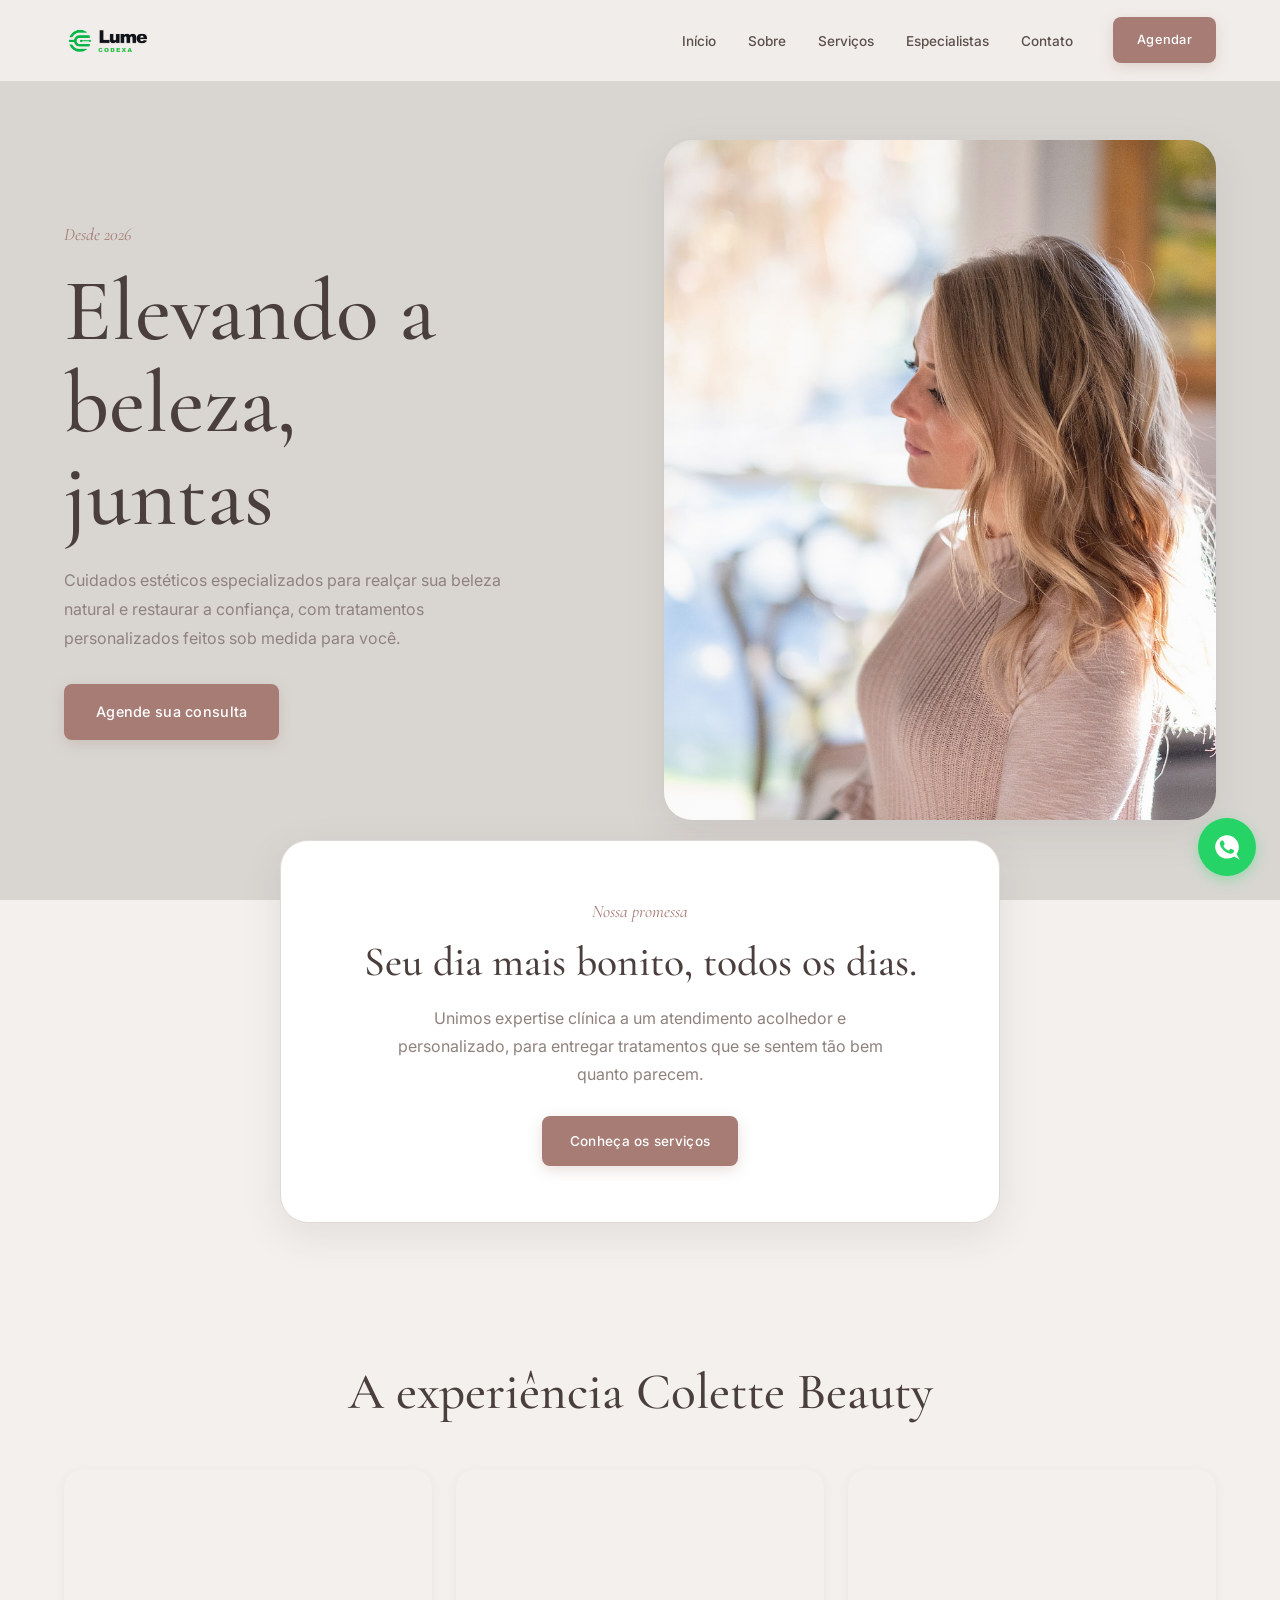
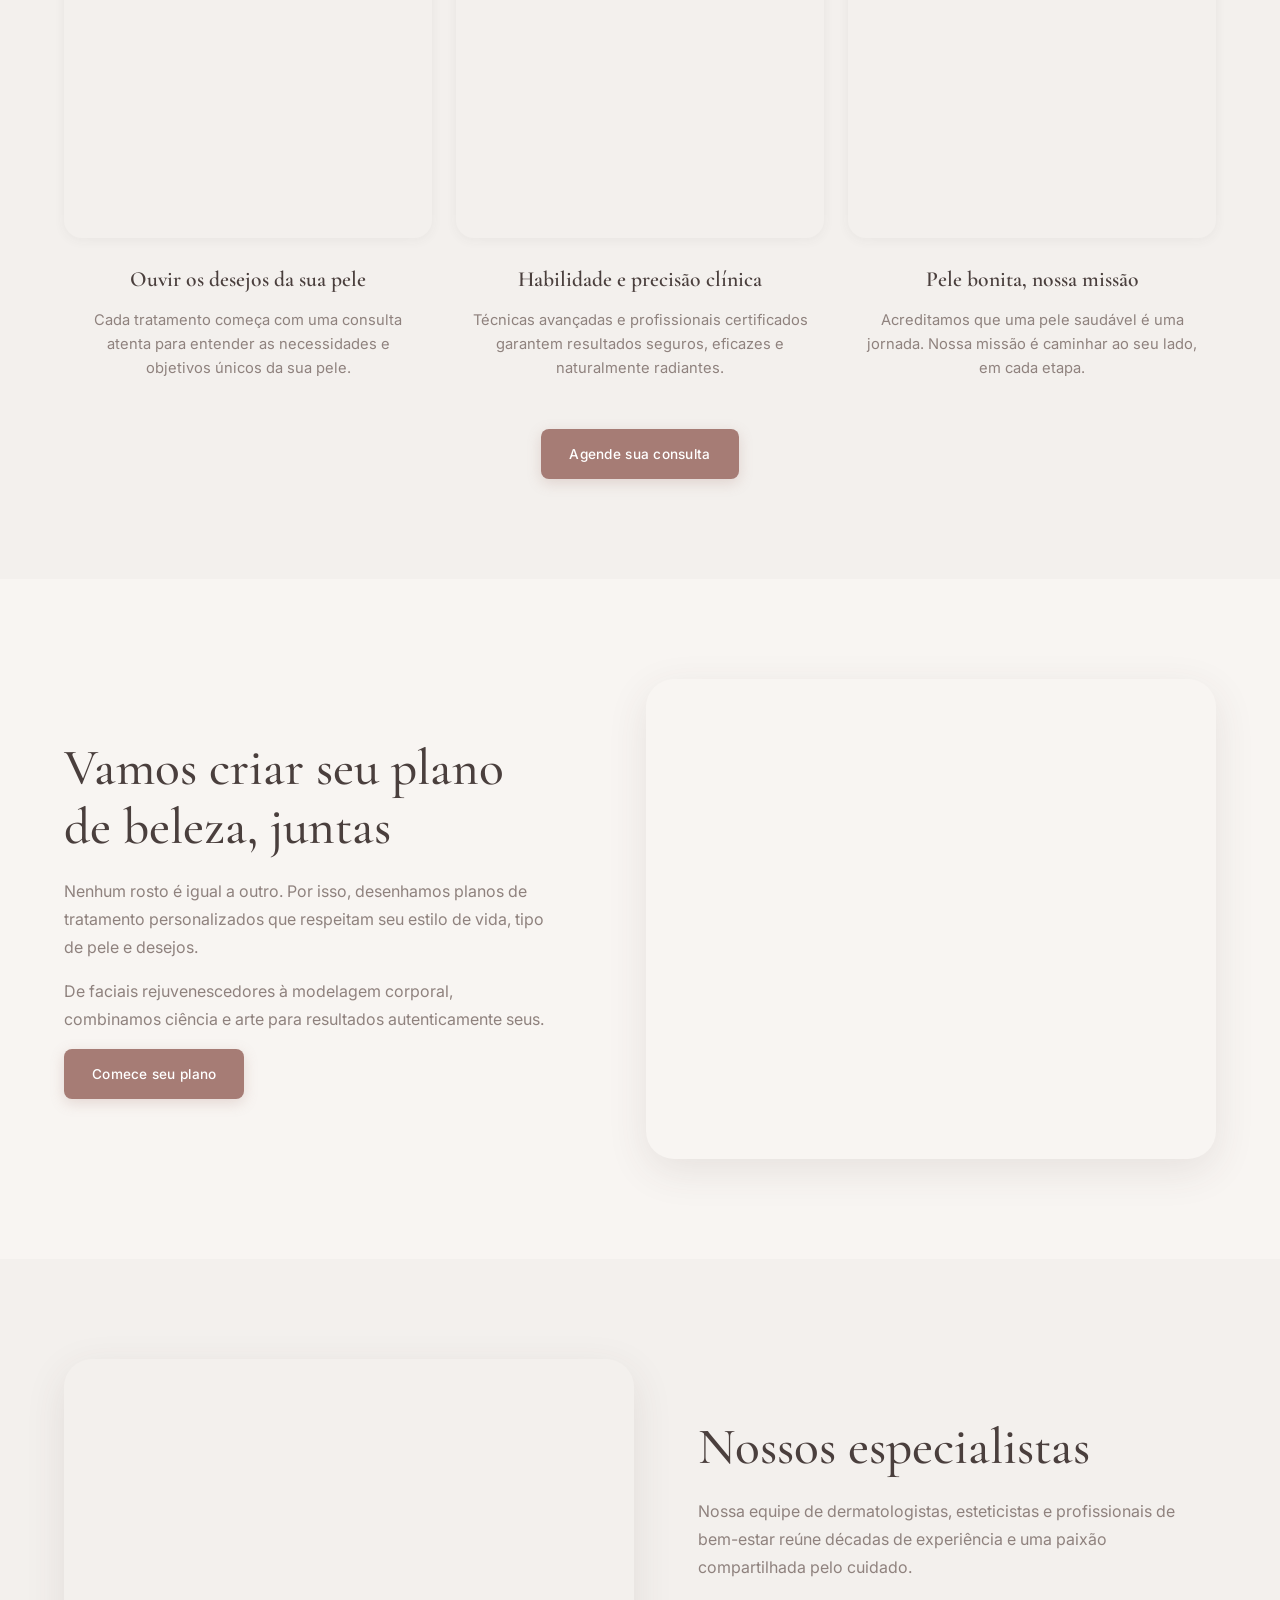
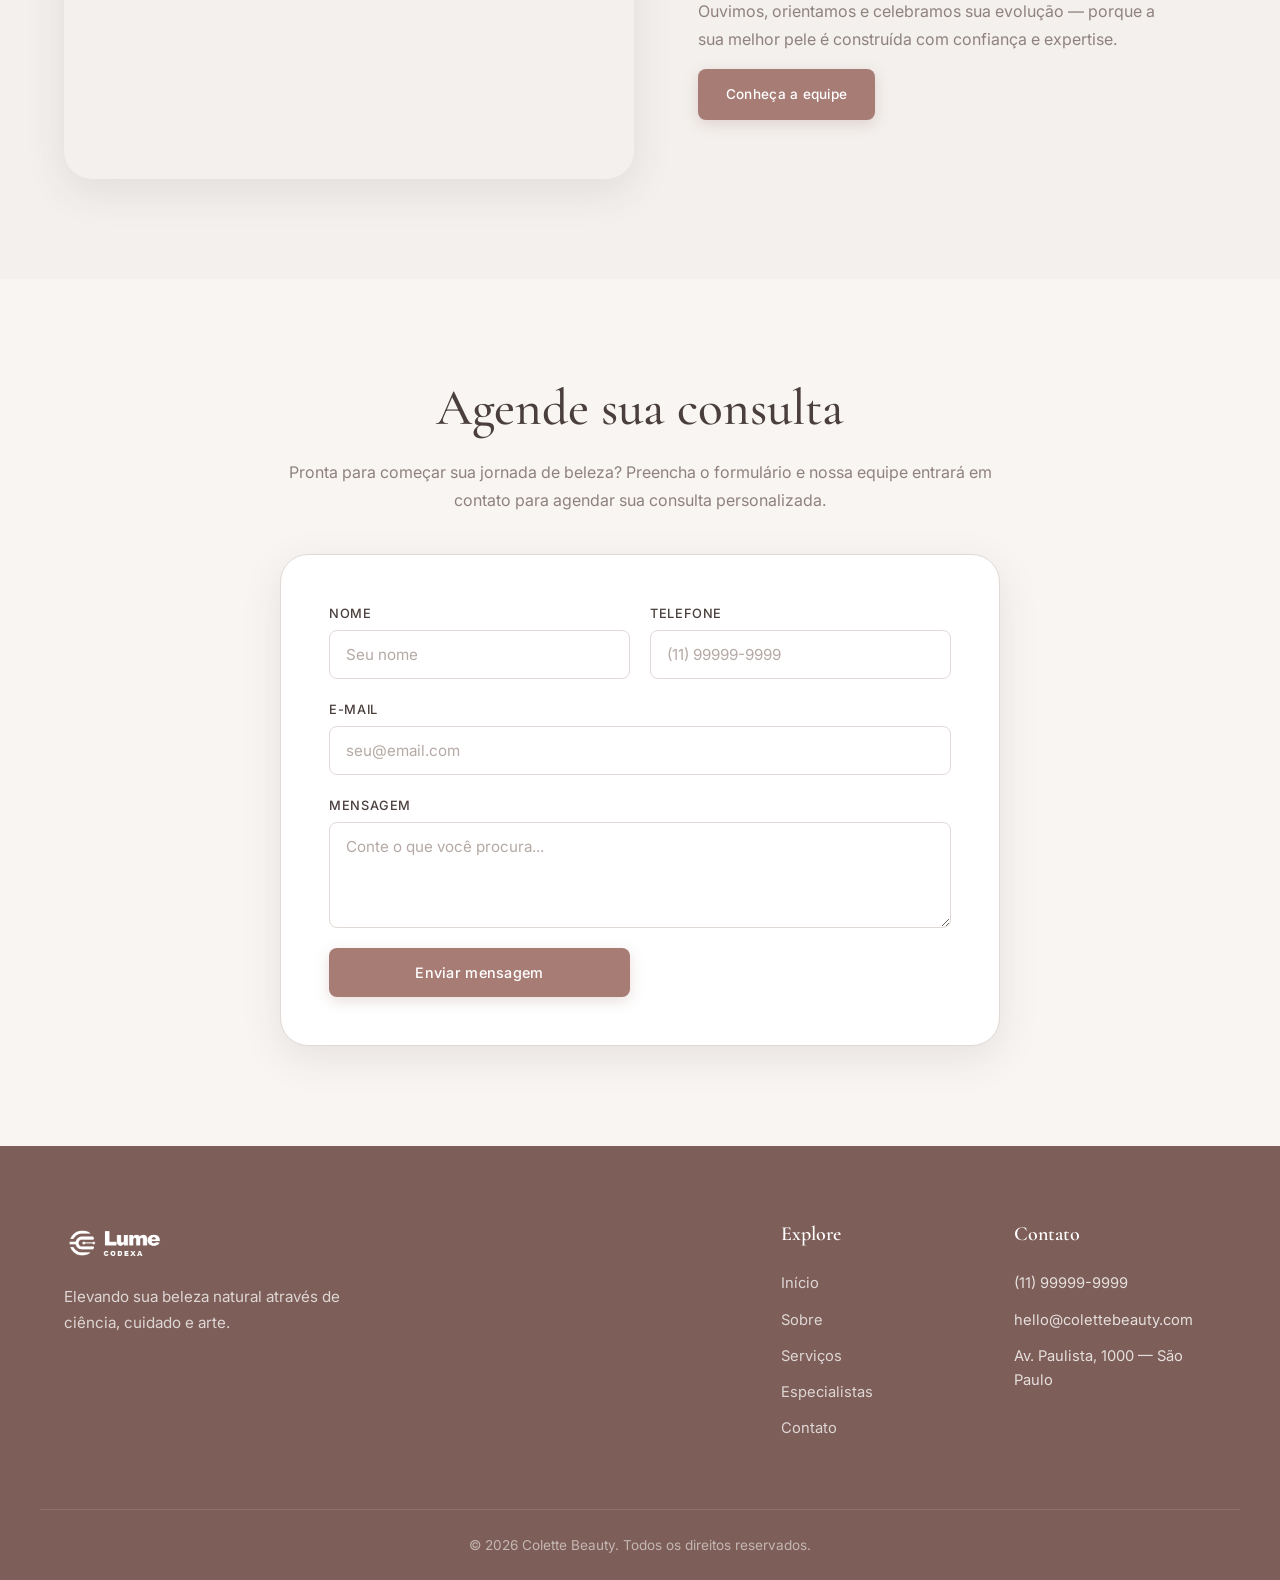
==== index.html @ 3c8026d6 "Initial commit: landing page editorial template for Colette Beauty. Built with HTML, CSS and JavaScr" ====
<!DOCTYPE html>
<html lang="pt-BR">
<head>
    <meta charset="UTF-8">
    <meta name="viewport" content="width=device-width, initial-scale=1.0">
    <title>Colette Beauty | Clínica de Estética</title>
    <meta name="description" content="Clínica de estética premium. Cuidados faciais, corporais e tratamentos personalizados para elevar sua beleza.">
    <link rel="preconnect" href="https://fonts.googleapis.com">
    <link rel="preconnect" href="https://fonts.gstatic.com" crossorigin>
    <link href="https://fonts.googleapis.com/css2?family=Cormorant+Garamond:ital,wght@0,400;0,500;0,600;0,700;1,400&family=Inter:wght@300;400;500;600&display=swap" rel="stylesheet">
    <link rel="stylesheet" href="css/style.css">
</head>
<body>
    <header class="header" id="header">
        <div class="container header__container">
            <a href="#" class="logo">
                <img src="images/logo-lume-mono.png" alt="Lume Codexa" class="logo__img">
            </a>

            <nav class="nav" id="nav">
                <ul class="nav__list">
                    <li><a href="#home" class="nav__link">Início</a></li>
                    <li><a href="#about" class="nav__link">Sobre</a></li>
                    <li><a href="#services" class="nav__link">Serviços</a></li>
                    <li><a href="#experts" class="nav__link">Especialistas</a></li>
                    <li><a href="#contact" class="nav__link">Contato</a></li>
                </ul>
                <a href="#contact" class="btn btn--primary nav__cta">Agendar</a>
            </nav>

            <button class="menu-toggle" id="menuToggle" aria-label="Abrir menu">
                <span></span>
                <span></span>
                <span></span>
            </button>
        </div>
    </header>

    <main>
        <section class="hero" id="home">
            <div class="container hero__container">
                <div class="hero__content">
                    <p class="hero__eyebrow">Desde 2026</p>
                    <h1 class="hero__title">Elevando a beleza,<br>juntas</h1>
                    <p class="hero__text">Cuidados estéticos especializados para realçar sua beleza natural e restaurar a confiança, com tratamentos personalizados feitos sob medida para você.</p>
                    <a href="#contact" class="btn btn--primary btn--lg">Agende sua consulta</a>
                </div>
                <div class="hero__visual">
                    <div class="hero__image" role="img" aria-label="Mulher elegante em tratamento estético"></div>
                </div>
            </div>
        </section>

        <section class="highlight">
            <div class="container">
                <div class="highlight__box">
                    <p class="highlight__eyebrow">Nossa promessa</p>
                    <h2 class="highlight__title">Seu dia mais bonito, todos os dias.</h2>
                    <p class="highlight__text">Unimos expertise clínica a um atendimento acolhedor e personalizado, para entregar tratamentos que se sentem tão bem quanto parecem.</p>
                    <a href="#services" class="btn btn--primary">Conheça os serviços</a>
                </div>
            </div>
        </section>

        <section class="experience" id="services">
            <div class="container">
                <div class="section__header section__header--center">
                    <h2 class="section__title">A experiência Colette Beauty</h2>
                </div>

                <div class="experience__grid">
                    <article class="experience-card">
                        <div class="experience-card__image" role="img" aria-label="Profissional cuidando de cliente"></div>
                        <h3 class="experience-card__title">Ouvir os desejos da sua pele</h3>
                        <p class="experience-card__text">Cada tratamento começa com uma consulta atenta para entender as necessidades e objetivos únicos da sua pele.</p>
                    </article>

                    <article class="experience-card">
                        <div class="experience-card__image" role="img" aria-label="Tratamento facial de precisão"></div>
                        <h3 class="experience-card__title">Habilidade e precisão clínica</h3>
                        <p class="experience-card__text">Técnicas avançadas e profissionais certificados garantem resultados seguros, eficazes e naturalmente radiantes.</p>
                    </article>

                    <article class="experience-card">
                        <div class="experience-card__image" role="img" aria-label="Rosto de mulher com pele saudável"></div>
                        <h3 class="experience-card__title">Pele bonita, nossa missão</h3>
                        <p class="experience-card__text">Acreditamos que uma pele saudável é uma jornada. Nossa missão é caminhar ao seu lado, em cada etapa.</p>
                    </article>
                </div>

                <div class="experience__cta">
                    <a href="#contact" class="btn btn--primary">Agende sua consulta</a>
                </div>
            </div>
        </section>

        <section class="plan" id="about">
            <div class="container plan__container">
                <div class="plan__content">
                    <h2 class="section__title">Vamos criar seu plano de beleza, juntas</h2>
                    <p class="section__text">Nenhum rosto é igual a outro. Por isso, desenhamos planos de tratamento personalizados que respeitam seu estilo de vida, tipo de pele e desejos.</p>
                    <p class="section__text">De faciais rejuvenescedores à modelagem corporal, combinamos ciência e arte para resultados autenticamente seus.</p>
                    <a href="#contact" class="btn btn--primary">Comece seu plano</a>
                </div>
                <div class="plan__visual">
                    <div class="plan__image" role="img" aria-label="Interior moderno e acolhedor da clínica"></div>
                </div>
            </div>
        </section>

        <section class="experts" id="experts">
            <div class="container experts__container">
                <div class="experts__visual">
                    <div class="experts__image" role="img" aria-label="Equipe de especialistas da Colette Beauty"></div>
                </div>
                <div class="experts__content">
                    <h2 class="section__title">Nossos especialistas</h2>
                    <p class="section__text">Nossa equipe de dermatologistas, esteticistas e profissionais de bem-estar reúne décadas de experiência e uma paixão compartilhada pelo cuidado.</p>
                    <p class="section__text">Ouvimos, orientamos e celebramos sua evolução — porque a sua melhor pele é construída com confiança e expertise.</p>
                    <a href="#contact" class="btn btn--primary">Conheça a equipe</a>
                </div>
            </div>
        </section>

        <section class="contact" id="contact">
            <div class="container">
                <div class="contact__box">
                    <div class="contact__intro">
                        <h2 class="section__title">Agende sua consulta</h2>
                        <p class="section__text">Pronta para começar sua jornada de beleza? Preencha o formulário e nossa equipe entrará em contato para agendar sua consulta personalizada.</p>
                    </div>
                    <form class="contact__form" id="contatoForm" novalidate>
                        <div class="form__group">
                            <label for="nome">Nome</label>
                            <input type="text" id="nome" name="nome" placeholder="Seu nome" required>
                            <span class="form__error" id="nomeError">Por favor, informe seu nome.</span>
                        </div>
                        <div class="form__group">
                            <label for="telefone">Telefone</label>
                            <input type="tel" id="telefone" name="telefone" placeholder="(11) 99999-9999" required>
                            <span class="form__error" id="telefoneError">Por favor, informe um telefone válido.</span>
                        </div>
                        <div class="form__group form__group--full">
                            <label for="email">E-mail</label>
                            <input type="email" id="email" name="email" placeholder="seu@email.com" required>
                            <span class="form__error" id="emailError">Por favor, informe um e-mail válido.</span>
                        </div>
                        <div class="form__group form__group--full">
                            <label for="mensagem">Mensagem</label>
                            <textarea id="mensagem" name="mensagem" rows="4" placeholder="Conte o que você procura..."></textarea>
                        </div>
                        <button type="submit" class="btn btn--primary btn--lg btn--full">Enviar mensagem</button>
                        <p class="form__success" id="formSuccess">Mensagem enviada com sucesso! Entraremos em contato em breve.</p>
                    </form>
                </div>
            </div>
        </section>
    </main>

    <footer class="footer">
        <div class="container footer__container">
            <div class="footer__brand">
                <a href="#" class="logo logo--light">
                    <img src="images/logo-lume-mono.png" alt="Lume Codexa" class="logo__img">
                </a>
                <p>Elevando sua beleza natural através de ciência, cuidado e arte.</p>
            </div>
            <div class="footer__links">
                <div class="footer__col">
                    <h4>Explore</h4>
                    <ul>
                        <li><a href="#home">Início</a></li>
                        <li><a href="#about">Sobre</a></li>
                        <li><a href="#services">Serviços</a></li>
                        <li><a href="#experts">Especialistas</a></li>
                        <li><a href="#contact">Contato</a></li>
                    </ul>
                </div>
                <div class="footer__col">
                    <h4>Contato</h4>
                    <ul>
                        <li>(11) 99999-9999</li>
                        <li>hello@colettebeauty.com</li>
                        <li>Av. Paulista, 1000 — São Paulo</li>
                    </ul>
                </div>
            </div>
        </div>
        <div class="footer__bottom">
            <div class="container">
                <p>&copy; 2026 Colette Beauty. Todos os direitos reservados.</p>
            </div>
        </div>
    </footer>

    <a href="https://wa.me/5511999999999?text=Ol%C3%A1%21%20Gostaria%20de%20agendar%20uma%20avalia%C3%A7%C3%A3o%20na%20Colette%20Beauty." class="whatsapp" target="_blank" rel="noopener" aria-label="Fale conosco pelo WhatsApp">
        <svg width="28" height="28" viewBox="0 0 24 24" fill="currentColor"><path d="M17.5 14.472c-.302-.15-1.78-.878-2.054-.979-.274-.1-.474-.15-.675.15-.2.3-.78.979-.956 1.18-.176.2-.352.225-.653.075-.302-.15-1.273-.468-2.425-1.493-.896-.796-1.502-1.78-1.678-2.08-.176-.3-.019-.462.132-.612.136-.136.301-.35.451-.525.15-.175.2-.3.3-.5.1-.2.05-.375-.025-.525-.075-.15-.675-1.627-.925-2.227-.244-.587-.49-.507-.675-.517l-.575-.01c-.2 0-.525.075-.8.375-.274.3-1.05 1.025-1.05 2.5s1.075 2.9 1.225 3.1c.15.2 2.113 3.225 5.123 4.522 3.009 1.297 3.009.866 3.547.812.538-.055 1.78-.725 2.029-1.425.25-.7.25-1.3.175-1.425-.075-.125-.276-.2-.578-.35zM12 1.85c5.606 0 10.15 4.544 10.15 10.15 0 2.282-.756 4.39-2.033 6.088L23 23l-4.855-2.858A10.09 10.09 0 0 1 12 21.85 10.15 10.15 0 0 1 1.85 12C1.85 6.394 6.394 1.85 12 1.85z"/></svg>
    </a>

    <script src="js/main.js"></script>
</body>
</html>
---- css/style.css ----
/* ==========================================
   Colette Beauty - Landing Page
   Layout inspirado na referência enviada
   ========================================== */

:root {
    --color-primary: #a67c75;
    --color-primary-dark: #8f6660;
    --color-primary-light: #d8c4c1;
    --color-bg: #f3f0ed;
    --color-hero: #d9d6d2;
    --color-dark: #4a3f3d;
    --color-dark-soft: #5c504d;
    --color-text: #6b5f5c;
    --color-text-light: #8f827e;
    --color-white: #ffffff;
    --color-cream: #f8f5f2;
    --color-border: #e0d9d5;
    --color-footer: #7d5e58;
    --shadow-sm: 0 2px 12px rgba(74, 63, 61, 0.06);
    --shadow-md: 0 12px 40px rgba(74, 63, 61, 0.1);
    --radius-sm: 8px;
    --radius-md: 18px;
    --radius-lg: 28px;
    --radius-full: 999px;
    --transition: 0.3s ease;
    --font-title: 'Cormorant Garamond', Georgia, serif;
    --font-body: 'Inter', -apple-system, BlinkMacSystemFont, 'Segoe UI', sans-serif;
}

* {
    margin: 0;
    padding: 0;
    box-sizing: border-box;
}

html {
    scroll-behavior: smooth;
    scroll-padding-top: 90px;
}

body {
    font-family: var(--font-body);
    font-size: 16px;
    line-height: 1.65;
    color: var(--color-text);
    background-color: var(--color-bg);
    -webkit-font-smoothing: antialiased;
}

a {
    color: inherit;
    text-decoration: none;
}

ul {
    list-style: none;
}

img {
    max-width: 100%;
    display: block;
}

.container {
    width: 100%;
    max-width: 1200px;
    margin: 0 auto;
    padding: 0 24px;
}

.section__title {
    font-family: var(--font-title);
    font-size: clamp(2.2rem, 5vw, 3.2rem);
    font-weight: 500;
    line-height: 1.15;
    color: var(--color-dark);
    margin-bottom: 20px;
}

.section__text {
    color: var(--color-text-light);
    line-height: 1.75;
    margin-bottom: 16px;
}

.section__header {
    margin-bottom: 48px;
    text-align: center;
}

/* ==========================================
   Buttons
   ========================================== */

.btn {
    display: inline-flex;
    align-items: center;
    justify-content: center;
    gap: 8px;
    font-family: var(--font-body);
    font-size: 0.85rem;
    font-weight: 500;
    letter-spacing: 0.02em;
    padding: 14px 28px;
    border-radius: var(--radius-sm);
    border: none;
    cursor: pointer;
    transition: all var(--transition);
    white-space: nowrap;
}

.btn--primary {
    background-color: var(--color-primary);
    color: var(--color-white);
    box-shadow: 0 4px 14px rgba(166, 124, 117, 0.25);
}

.btn--primary:hover {
    background-color: var(--color-primary-dark);
    transform: translateY(-2px);
    box-shadow: 0 6px 18px rgba(166, 124, 117, 0.35);
}

.btn--outline {
    background-color: transparent;
    color: var(--color-dark);
    border: 1.5px solid var(--color-border);
}

.btn--outline:hover {
    border-color: var(--color-primary);
    color: var(--color-primary);
    background-color: var(--color-cream);
}

.btn--lg {
    padding: 16px 32px;
    font-size: 0.9rem;
}

.btn--full {
    width: 100%;
}

/* ==========================================
   Header
   ========================================== */

.header {
    position: fixed;
    top: 0;
    left: 0;
    width: 100%;
    z-index: 100;
    background-color: rgba(243, 240, 237, 0.9);
    backdrop-filter: blur(12px);
    border-bottom: 1px solid transparent;
    transition: all var(--transition);
}

.header--scrolled {
    border-bottom-color: var(--color-border);
    box-shadow: var(--shadow-sm);
}

.header__container {
    display: flex;
    align-items: center;
    justify-content: space-between;
    height: 80px;
}

.logo {
    display: flex;
    align-items: center;
    gap: 10px;
    color: var(--color-dark);
}

.logo__img {
    height: 42px;
    width: auto;
    display: block;
}

.logo--light {
    color: var(--color-white);
}

.nav {
    display: flex;
    align-items: center;
    gap: 40px;
}

.nav__list {
    display: flex;
    gap: 32px;
}

.nav__link {
    font-size: 0.85rem;
    font-weight: 500;
    color: var(--color-dark-soft);
    position: relative;
    padding: 4px 0;
    transition: color var(--transition);
}

.nav__link::after {
    content: '';
    position: absolute;
    bottom: -2px;
    left: 0;
    width: 0;
    height: 1.5px;
    background-color: var(--color-primary);
    transition: width var(--transition);
    border-radius: 2px;
}

.nav__link:hover {
    color: var(--color-primary);
}

.nav__link:hover::after {
    width: 100%;
}

.nav__cta {
    padding: 12px 24px;
    font-size: 0.8rem;
}

.menu-toggle {
    display: none;
    flex-direction: column;
    gap: 5px;
    background: transparent;
    border: none;
    cursor: pointer;
    padding: 8px;
    z-index: 110;
}

.menu-toggle span {
    display: block;
    width: 26px;
    height: 2px;
    background-color: var(--color-dark);
    border-radius: 2px;
    transition: all var(--transition);
}

.menu-toggle.active span:nth-child(1) {
    transform: rotate(45deg) translate(5px, 5px);
}

.menu-toggle.active span:nth-child(2) {
    opacity: 0;
}

.menu-toggle.active span:nth-child(3) {
    transform: rotate(-45deg) translate(5px, -5px);
}

/* ==========================================
   Hero
   ========================================== */

.hero {
    position: relative;
    min-height: 100vh;
    padding: 140px 0 80px;
    background-color: var(--color-hero);
    overflow: hidden;
    display: flex;
    align-items: center;
}

.hero__container {
    display: grid;
    grid-template-columns: 1fr 1fr;
    gap: 48px;
    align-items: center;
    position: relative;
    z-index: 1;
}

.hero__content {
    max-width: 520px;
}

.hero__eyebrow {
    font-family: var(--font-title);
    font-size: 1.1rem;
    font-style: italic;
    color: var(--color-primary);
    margin-bottom: 16px;
}

.hero__title {
    font-family: var(--font-title);
    font-size: clamp(3rem, 7vw, 5.5rem);
    font-weight: 500;
    line-height: 1.05;
    color: var(--color-dark);
    margin-bottom: 24px;
}

.hero__text {
    font-size: 1rem;
    color: var(--color-text-light);
    line-height: 1.8;
    margin-bottom: 32px;
    max-width: 440px;
}

.hero__visual {
    position: relative;
    height: 680px;
    display: flex;
    justify-content: center;
    align-items: center;
}

.hero__image {
    width: 100%;
    height: 100%;
    background-image: linear-gradient(135deg, rgba(217, 214, 210, 0.15) 0%, rgba(217, 214, 210, 0.05) 100%), url('../images/hero-main.jpg');
    background-size: cover;
    background-position: 65% center;
    border-radius: var(--radius-lg);
    box-shadow: var(--shadow-md);
}

/* ==========================================
   Highlight Box
   ========================================== */

.highlight {
    padding: 80px 0;
    background-color: var(--color-bg);
    position: relative;
    z-index: 2;
}

.highlight__box {
    max-width: 720px;
    margin: -140px auto 0;
    padding: 56px 64px;
    background-color: var(--color-white);
    border-radius: var(--radius-lg);
    box-shadow: var(--shadow-md);
    text-align: center;
    border: 1px solid var(--color-border);
}

.highlight__eyebrow {
    font-family: var(--font-title);
    font-size: 1.1rem;
    font-style: italic;
    color: var(--color-primary);
    margin-bottom: 12px;
}

.highlight__title {
    font-family: var(--font-title);
    font-size: clamp(1.8rem, 4vw, 2.6rem);
    font-weight: 500;
    color: var(--color-dark);
    line-height: 1.2;
    margin-bottom: 16px;
}

.highlight__text {
    color: var(--color-text-light);
    line-height: 1.75;
    margin-bottom: 28px;
    max-width: 520px;
    margin-left: auto;
    margin-right: auto;
}

/* ==========================================
   Experience
   ========================================== */

.experience {
    padding: 60px 0 100px;
    background-color: var(--color-bg);
}

.experience__grid {
    display: grid;
    grid-template-columns: repeat(3, 1fr);
    gap: 24px;
    margin-bottom: 48px;
}

.experience-card {
    text-align: center;
}

.experience-card__image {
    width: 100%;
    aspect-ratio: 1 / 1;
    border-radius: var(--radius-md);
    background-size: cover;
    background-position: center;
    margin-bottom: 24px;
    box-shadow: var(--shadow-sm);
}

.experience-card:nth-child(1) .experience-card__image {
    background-image: url('https://images.unsplash.com/photo-1570172619644-dfd03ed5d881?auto=format&fit=crop&w=600&q=80');
}

.experience-card:nth-child(2) .experience-card__image {
    background-image: url('https://images.unsplash.com/photo-1512290923902-8a9f81dc236c?auto=format&fit=crop&w=600&q=80');
}

.experience-card:nth-child(3) .experience-card__image {
    background-image: url('https://images.unsplash.com/photo-1596755389378-c31d21fd1273?auto=format&fit=crop&w=600&q=80');
}

.experience-card__title {
    font-family: var(--font-title);
    font-size: 1.35rem;
    font-weight: 600;
    color: var(--color-dark);
    margin-bottom: 10px;
}

.experience-card__text {
    font-size: 0.92rem;
    color: var(--color-text-light);
    line-height: 1.65;
    padding: 0 12px;
}

.experience__cta {
    text-align: center;
}

/* ==========================================
   Plan
   ========================================== */

.plan {
    padding: 100px 0;
    background-color: var(--color-cream);
}

.plan__container {
    display: grid;
    grid-template-columns: 1fr 1.1fr;
    gap: 64px;
    align-items: center;
}

.plan__content {
    max-width: 480px;
}

.plan__visual {
    position: relative;
}

.plan__image {
    width: 100%;
    height: 480px;
    border-radius: var(--radius-lg);
    background-image: url('https://images.unsplash.com/photo-1600334129128-685c2585bace?auto=format&fit=crop&w=900&q=80');
    background-size: cover;
    background-position: center;
    box-shadow: var(--shadow-md);
}

/* ==========================================
   Experts
   ========================================== */

.experts {
    padding: 100px 0;
    background-color: var(--color-bg);
}

.experts__container {
    display: grid;
    grid-template-columns: 1.1fr 1fr;
    gap: 64px;
    align-items: center;
}

.experts__visual {
    position: relative;
}

.experts__image {
    width: 100%;
    height: 420px;
    border-radius: var(--radius-lg);
    background-image: url('https://images.unsplash.com/photo-1559839734-2b71ea197ec2?auto=format&fit=crop&w=900&q=80');
    background-size: cover;
    background-position: center;
    box-shadow: var(--shadow-md);
}

.experts__content {
    max-width: 480px;
}

/* ==========================================
   Contact
   ========================================== */

.contact {
    padding: 100px 0;
    background-color: var(--color-cream);
}

.contact__box {
    max-width: 720px;
    margin: 0 auto;
    text-align: center;
}

.contact__intro {
    margin-bottom: 40px;
}

.contact__form {
    background-color: var(--color-white);
    padding: 48px;
    border-radius: var(--radius-lg);
    box-shadow: var(--shadow-md);
    border: 1px solid var(--color-border);
    display: grid;
    grid-template-columns: 1fr 1fr;
    gap: 20px;
    text-align: left;
}

.form__group {
    display: flex;
    flex-direction: column;
    gap: 6px;
}

.form__group--full {
    grid-column: 1 / -1;
}

.form__group label {
    font-size: 0.8rem;
    font-weight: 500;
    color: var(--color-dark);
    text-transform: uppercase;
    letter-spacing: 0.05em;
}

.form__group input,
.form__group select,
.form__group textarea {
    width: 100%;
    padding: 14px 16px;
    border: 1.5px solid var(--color-border);
    border-radius: var(--radius-sm);
    font-family: var(--font-body);
    font-size: 0.95rem;
    color: var(--color-dark);
    background-color: var(--color-white);
    transition: border-color var(--transition), box-shadow var(--transition);
}

.form__group input:focus,
.form__group select:focus,
.form__group textarea:focus {
    outline: none;
    border-color: var(--color-primary);
    box-shadow: 0 0 0 4px rgba(166, 124, 117, 0.12);
}

.form__group input::placeholder,
.form__group textarea::placeholder {
    color: #b5a9a5;
}

.form__error {
    font-size: 0.78rem;
    color: #b85c5c;
    display: none;
}

.form__group.error input,
.form__group.error select,
.form__group.error textarea {
    border-color: #b85c5c;
}

.form__group.error .form__error {
    display: block;
}

.form__success {
    grid-column: 1 / -1;
    padding: 16px;
    background-color: rgba(166, 124, 117, 0.1);
    color: var(--color-primary-dark);
    border-radius: var(--radius-sm);
    font-size: 0.95rem;
    text-align: center;
    display: none;
}

.form__success.visible {
    display: block;
    animation: fadeIn 0.4s ease;
}

/* ==========================================
   Footer
   ========================================== */

.footer {
    background-color: var(--color-footer);
    color: rgba(255, 255, 255, 0.8);
    padding-top: 72px;
}

.footer__container {
    display: grid;
    grid-template-columns: 1.5fr 1fr;
    gap: 64px;
    padding-bottom: 56px;
    border-bottom: 1px solid rgba(255, 255, 255, 0.12);
}

.footer__brand .logo__img {
    height: 48px;
    filter: brightness(0) invert(1);
}

.footer__brand p {
    max-width: 320px;
    margin-top: 18px;
    font-size: 0.95rem;
    line-height: 1.7;
    color: rgba(255, 255, 255, 0.75);
}

.footer__links {
    display: grid;
    grid-template-columns: 1fr 1fr;
    gap: 32px;
}

.footer__col h4 {
    color: var(--color-white);
    font-family: var(--font-title);
    font-size: 1.25rem;
    margin-bottom: 20px;
    font-weight: 600;
}

.footer__col li {
    margin-bottom: 12px;
    font-size: 0.92rem;
}

.footer__col a {
    color: rgba(255, 255, 255, 0.75);
    transition: color var(--transition);
}

.footer__col a:hover {
    color: var(--color-white);
}

.footer__bottom {
    padding: 24px 0;
    text-align: center;
    font-size: 0.85rem;
    color: rgba(255, 255, 255, 0.55);
}

/* ==========================================
   WhatsApp Float
   ========================================== */

.whatsapp {
    position: fixed;
    bottom: 24px;
    right: 24px;
    z-index: 90;
    display: flex;
    align-items: center;
    justify-content: center;
    width: 58px;
    height: 58px;
    background-color: #25d366;
    color: var(--color-white);
    border-radius: 50%;
    box-shadow: 0 4px 14px rgba(37, 211, 102, 0.35);
    transition: transform var(--transition), box-shadow var(--transition);
}

.whatsapp:hover {
    transform: scale(1.06) translateY(-2px);
    box-shadow: 0 6px 20px rgba(37, 211, 102, 0.45);
}

/* ==========================================
   Utilities
   ========================================== */

@keyframes fadeIn {
    from { opacity: 0; transform: translateY(-10px); }
    to { opacity: 1; transform: translateY(0); }
}

/* ==========================================
   Responsive
   ========================================== */

@media (max-width: 1024px) {
    .hero__container,
    .plan__container,
    .experts__container {
        grid-template-columns: 1fr;
        gap: 48px;
    }

    .hero__visual {
        order: -1;
        height: 560px;
    }

    .hero__image {
        background-position: 55% center;
    }

    .hero__content {
        text-align: center;
        margin: 0 auto;
    }

    .hero__text {
        margin-left: auto;
        margin-right: auto;
    }

    .experience__grid {
        grid-template-columns: repeat(2, 1fr);
    }

    .plan__image,
    .experts__image {
        max-width: 640px;
        margin: 0 auto;
    }

    .plan__content,
    .experts__content {
        max-width: 560px;
        margin: 0 auto;
        text-align: center;
    }
}

@media (max-width: 768px) {
    .header__container {
        height: 72px;
    }

    .nav {
        position: fixed;
        top: 0;
        right: -100%;
        width: 100%;
        max-width: 320px;
        height: 100vh;
        background-color: var(--color-bg);
        flex-direction: column;
        align-items: flex-start;
        padding: 96px 32px 32px;
        gap: 24px;
        box-shadow: var(--shadow-md);
        transition: right var(--transition);
    }

    .nav.active {
        right: 0;
    }

    .nav__list {
        flex-direction: column;
        gap: 20px;
    }

    .nav__cta {
        display: inline-flex;
        margin-top: 8px;
    }

    .menu-toggle {
        display: flex;
    }

    .hero {
        min-height: auto;
        padding: 120px 0 60px;
    }

    .hero__visual {
        height: 460px;
    }

    .hero__image {
        background-position: 50% center;
    }

    .hero__title {
        font-size: 2.75rem;
    }

    .highlight {
        padding: 60px 0;
    }

    .highlight__box {
        margin-top: -80px;
        padding: 40px 28px;
    }

    .experience__grid {
        grid-template-columns: 1fr;
    }

    .experience-card__image {
        max-width: 320px;
        margin: 0 auto 24px;
    }

    .plan,
    .experts,
    .contact {
        padding: 72px 0;
    }

    .plan__image,
    .experts__image {
        height: 360px;
    }

    .contact__form {
        grid-template-columns: 1fr;
        padding: 32px;
    }

    .footer__container {
        grid-template-columns: 1fr;
        gap: 40px;
    }

    .footer__links {
        gap: 24px;
    }
}

@media (max-width: 480px) {
    .container {
        padding: 0 16px;
    }

    .hero__title {
        font-size: 2.25rem;
    }

    .section__title {
        font-size: 1.85rem;
    }

    .highlight__box {
        padding: 32px 22px;
    }
}
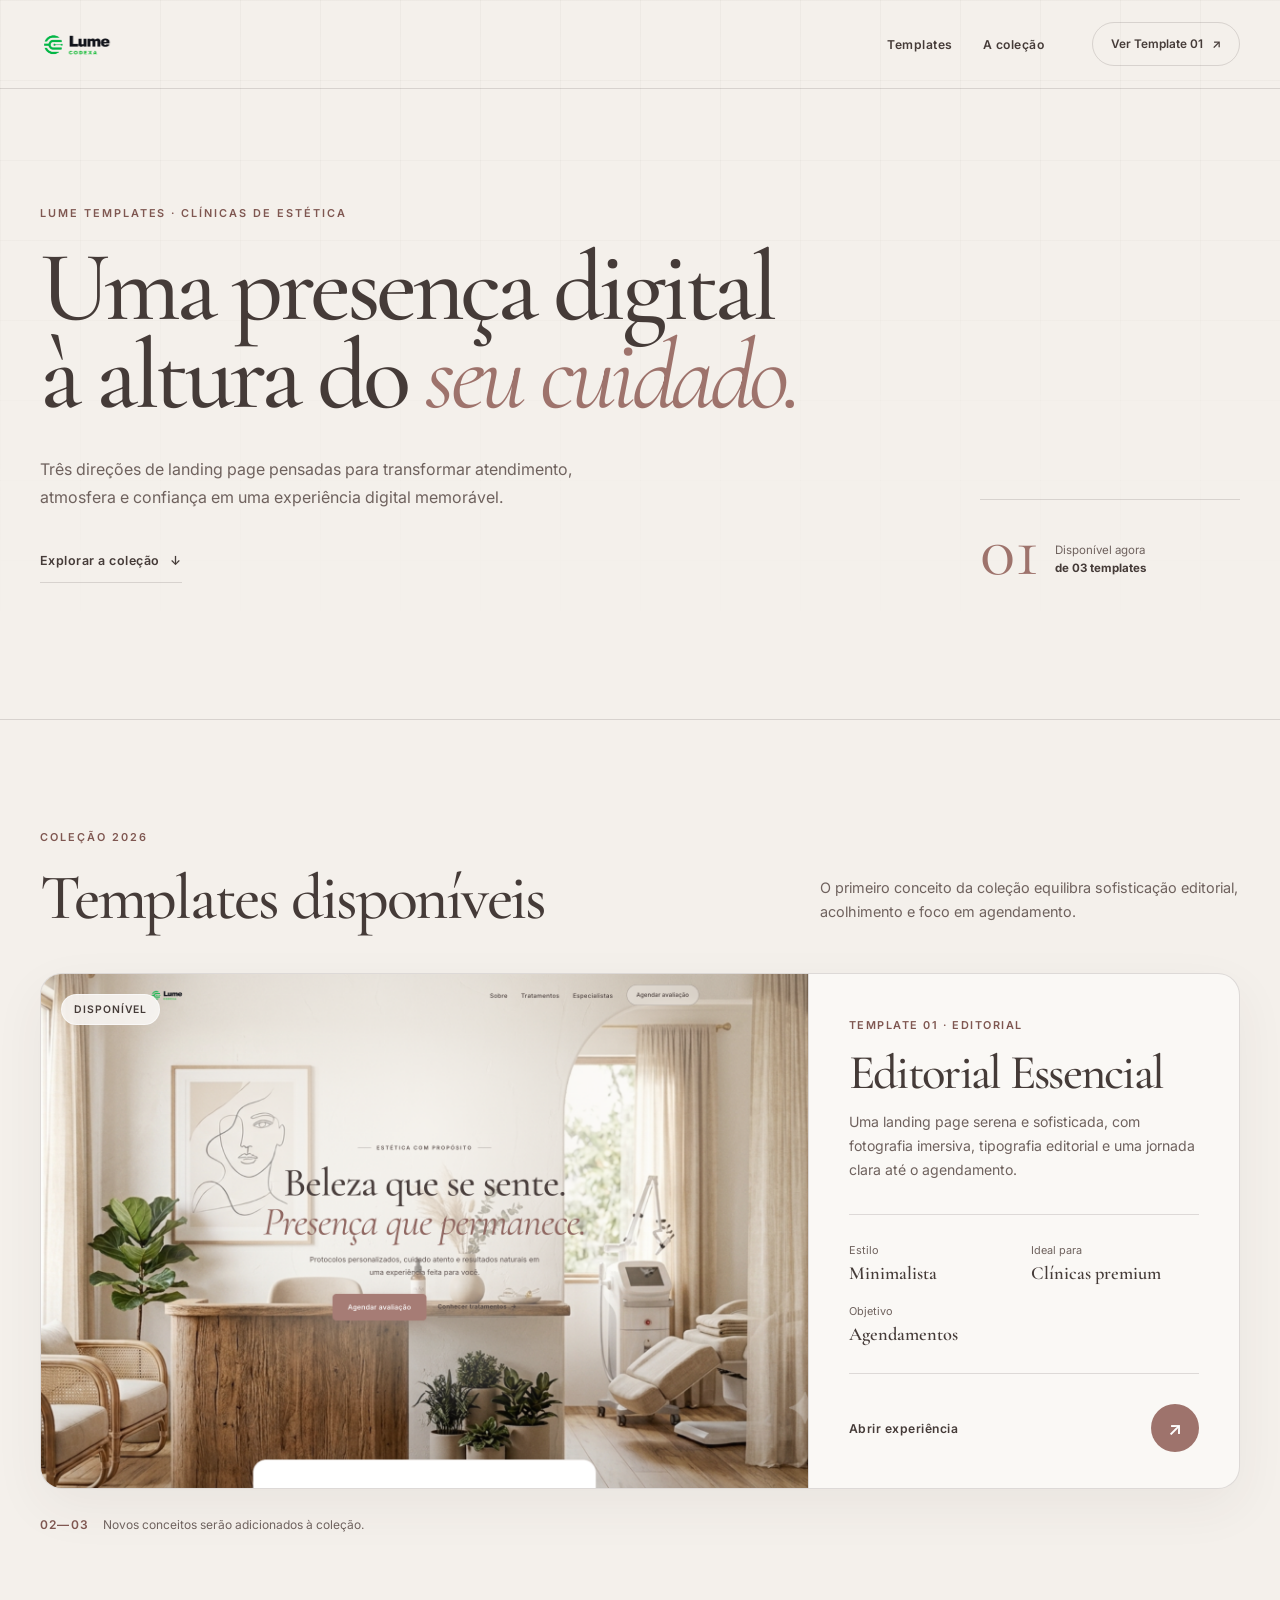
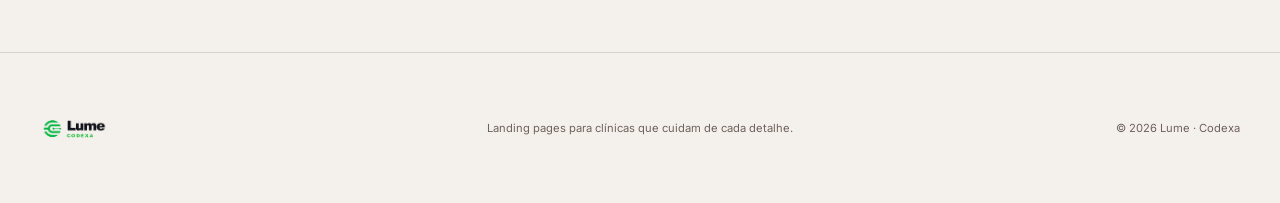
==== commit 25bdc5de: "feat: add Lume template gallery" ====
--- a/index.html
+++ b/index.html
@@ -3,200 +3,107 @@
 <head>
     <meta charset="UTF-8">
     <meta name="viewport" content="width=device-width, initial-scale=1.0">
-    <title>Colette Beauty | Clínica de Estética</title>
-    <meta name="description" content="Clínica de estética premium. Cuidados faciais, corporais e tratamentos personalizados para elevar sua beleza.">
+    <title>Lume Templates | Landing pages para clínicas</title>
+    <meta name="description" content="Uma coleção de landing pages premium para clínicas de estética apresentarem sua marca, seus tratamentos e sua experiência com mais presença.">
+    <meta name="theme-color" content="#f4f0eb">
+    <link rel="icon" type="image/png" href="images/logo-lume-mono.png">
     <link rel="preconnect" href="https://fonts.googleapis.com">
     <link rel="preconnect" href="https://fonts.gstatic.com" crossorigin>
-    <link href="https://fonts.googleapis.com/css2?family=Cormorant+Garamond:ital,wght@0,400;0,500;0,600;0,700;1,400&family=Inter:wght@300;400;500;600&display=swap" rel="stylesheet">
-    <link rel="stylesheet" href="css/style.css">
+    <link href="https://fonts.googleapis.com/css2?family=Cormorant+Garamond:ital,wght@0,400;0,500;0,600;1,400&family=Inter:wght@400;500;600&display=swap" rel="stylesheet">
+    <link rel="stylesheet" href="css/home.css">
 </head>
 <body>
-    <header class="header" id="header">
-        <div class="container header__container">
-            <a href="#" class="logo">
-                <img src="images/logo-lume-mono.png" alt="Lume Codexa" class="logo__img">
+    <a class="skip-link" href="#main-content">Pular para o conteúdo</a>
+
+    <header class="site-header">
+        <div class="shell header__inner">
+            <a class="brand" href="#inicio" aria-label="Lume Templates — início">
+                <img src="images/logo-lume-mono.png" alt="Lume Codexa" width="708" height="282">
             </a>
 
-            <nav class="nav" id="nav">
-                <ul class="nav__list">
-                    <li><a href="#home" class="nav__link">Início</a></li>
-                    <li><a href="#about" class="nav__link">Sobre</a></li>
-                    <li><a href="#services" class="nav__link">Serviços</a></li>
-                    <li><a href="#experts" class="nav__link">Especialistas</a></li>
-                    <li><a href="#contact" class="nav__link">Contato</a></li>
-                </ul>
-                <a href="#contact" class="btn btn--primary nav__cta">Agendar</a>
+            <nav class="header__nav" aria-label="Navegação principal">
+                <a href="#templates">Templates</a>
+                <a href="#colecao">A coleção</a>
             </nav>
 
-            <button class="menu-toggle" id="menuToggle" aria-label="Abrir menu">
-                <span></span>
-                <span></span>
-                <span></span>
-            </button>
+            <a class="header__cta" href="template-1/">Ver Template 01 <span aria-hidden="true">↗</span></a>
         </div>
     </header>
 
-    <main>
-        <section class="hero" id="home">
-            <div class="container hero__container">
-                <div class="hero__content">
-                    <p class="hero__eyebrow">Desde 2026</p>
-                    <h1 class="hero__title">Elevando a beleza,<br>juntas</h1>
-                    <p class="hero__text">Cuidados estéticos especializados para realçar sua beleza natural e restaurar a confiança, com tratamentos personalizados feitos sob medida para você.</p>
-                    <a href="#contact" class="btn btn--primary btn--lg">Agende sua consulta</a>
+    <main id="main-content">
+        <section class="intro" id="inicio" aria-labelledby="intro-title">
+            <div class="shell intro__grid">
+                <div class="intro__content">
+                    <p class="eyebrow">Lume Templates · Clínicas de estética</p>
+                    <h1 id="intro-title">Uma presença digital<br>à altura do <em>seu cuidado.</em></h1>
+                    <p class="intro__copy">Três direções de landing page pensadas para transformar atendimento, atmosfera e confiança em uma experiência digital memorável.</p>
+                    <a class="text-link" href="#templates">Explorar a coleção <span aria-hidden="true">↓</span></a>
                 </div>
-                <div class="hero__visual">
-                    <div class="hero__image" role="img" aria-label="Mulher elegante em tratamento estético"></div>
-                </div>
+
+                <aside class="collection-index" id="colecao" aria-label="Resumo da coleção">
+                    <span class="collection-index__number">01</span>
+                    <div>
+                        <p>Disponível agora</p>
+                        <strong>de 03 templates</strong>
+                    </div>
+                </aside>
             </div>
         </section>
 
-        <section class="highlight">
-            <div class="container">
-                <div class="highlight__box">
-                    <p class="highlight__eyebrow">Nossa promessa</p>
-                    <h2 class="highlight__title">Seu dia mais bonito, todos os dias.</h2>
-                    <p class="highlight__text">Unimos expertise clínica a um atendimento acolhedor e personalizado, para entregar tratamentos que se sentem tão bem quanto parecem.</p>
-                    <a href="#services" class="btn btn--primary">Conheça os serviços</a>
-                </div>
-            </div>
-        </section>
-
-        <section class="experience" id="services">
-            <div class="container">
-                <div class="section__header section__header--center">
-                    <h2 class="section__title">A experiência Colette Beauty</h2>
+        <section class="templates" id="templates" aria-labelledby="templates-title">
+            <div class="shell">
+                <div class="section-heading">
+                    <div>
+                        <p class="eyebrow">Coleção 2026</p>
+                        <h2 id="templates-title">Templates disponíveis</h2>
+                    </div>
+                    <p>O primeiro conceito da coleção equilibra sofisticação editorial, acolhimento e foco em agendamento.</p>
                 </div>
 
-                <div class="experience__grid">
-                    <article class="experience-card">
-                        <div class="experience-card__image" role="img" aria-label="Profissional cuidando de cliente"></div>
-                        <h3 class="experience-card__title">Ouvir os desejos da sua pele</h3>
-                        <p class="experience-card__text">Cada tratamento começa com uma consulta atenta para entender as necessidades e objetivos únicos da sua pele.</p>
-                    </article>
+                <a class="template-card" href="template-1/" aria-describedby="template-1-description">
+                    <figure class="template-card__media">
+                        <img src="images/preview-template-1.png" alt="Prévia do Template Editorial Essencial aplicado a uma clínica de estética" width="1920" height="1080">
+                        <span class="template-card__status">Disponível</span>
+                    </figure>
 
-                    <article class="experience-card">
-                        <div class="experience-card__image" role="img" aria-label="Tratamento facial de precisão"></div>
-                        <h3 class="experience-card__title">Habilidade e precisão clínica</h3>
-                        <p class="experience-card__text">Técnicas avançadas e profissionais certificados garantem resultados seguros, eficazes e naturalmente radiantes.</p>
-                    </article>
+                    <div class="template-card__content">
+                        <p class="template-card__label">Template 01 · Editorial</p>
+                        <h3>Editorial Essencial</h3>
+                        <p id="template-1-description" class="template-card__description">Uma landing page serena e sofisticada, com fotografia imersiva, tipografia editorial e uma jornada clara até o agendamento.</p>
 
-                    <article class="experience-card">
-                        <div class="experience-card__image" role="img" aria-label="Rosto de mulher com pele saudável"></div>
-                        <h3 class="experience-card__title">Pele bonita, nossa missão</h3>
-                        <p class="experience-card__text">Acreditamos que uma pele saudável é uma jornada. Nossa missão é caminhar ao seu lado, em cada etapa.</p>
-                    </article>
-                </div>
+                        <dl class="template-card__facts">
+                            <div>
+                                <dt>Estilo</dt>
+                                <dd>Minimalista</dd>
+                            </div>
+                            <div>
+                                <dt>Ideal para</dt>
+                                <dd>Clínicas premium</dd>
+                            </div>
+                            <div>
+                                <dt>Objetivo</dt>
+                                <dd>Agendamentos</dd>
+                            </div>
+                        </dl>
 
-                <div class="experience__cta">
-                    <a href="#contact" class="btn btn--primary">Agende sua consulta</a>
-                </div>
-            </div>
-        </section>
+                        <div class="template-card__footer">
+                            <span>Abrir experiência</span>
+                            <span class="template-card__arrow" aria-hidden="true">↗</span>
+                        </div>
+                    </div>
+                </a>
 
-        <section class="plan" id="about">
-            <div class="container plan__container">
-                <div class="plan__content">
-                    <h2 class="section__title">Vamos criar seu plano de beleza, juntas</h2>
-                    <p class="section__text">Nenhum rosto é igual a outro. Por isso, desenhamos planos de tratamento personalizados que respeitam seu estilo de vida, tipo de pele e desejos.</p>
-                    <p class="section__text">De faciais rejuvenescedores à modelagem corporal, combinamos ciência e arte para resultados autenticamente seus.</p>
-                    <a href="#contact" class="btn btn--primary">Comece seu plano</a>
-                </div>
-                <div class="plan__visual">
-                    <div class="plan__image" role="img" aria-label="Interior moderno e acolhedor da clínica"></div>
-                </div>
-            </div>
-        </section>
-
-        <section class="experts" id="experts">
-            <div class="container experts__container">
-                <div class="experts__visual">
-                    <div class="experts__image" role="img" aria-label="Equipe de especialistas da Colette Beauty"></div>
-                </div>
-                <div class="experts__content">
-                    <h2 class="section__title">Nossos especialistas</h2>
-                    <p class="section__text">Nossa equipe de dermatologistas, esteticistas e profissionais de bem-estar reúne décadas de experiência e uma paixão compartilhada pelo cuidado.</p>
-                    <p class="section__text">Ouvimos, orientamos e celebramos sua evolução — porque a sua melhor pele é construída com confiança e expertise.</p>
-                    <a href="#contact" class="btn btn--primary">Conheça a equipe</a>
-                </div>
-            </div>
-        </section>
-
-        <section class="contact" id="contact">
-            <div class="container">
-                <div class="contact__box">
-                    <div class="contact__intro">
-                        <h2 class="section__title">Agende sua consulta</h2>
-                        <p class="section__text">Pronta para começar sua jornada de beleza? Preencha o formulário e nossa equipe entrará em contato para agendar sua consulta personalizada.</p>
-                    </div>
-                    <form class="contact__form" id="contatoForm" novalidate>
-                        <div class="form__group">
-                            <label for="nome">Nome</label>
-                            <input type="text" id="nome" name="nome" placeholder="Seu nome" required>
-                            <span class="form__error" id="nomeError">Por favor, informe seu nome.</span>
-                        </div>
-                        <div class="form__group">
-                            <label for="telefone">Telefone</label>
-                            <input type="tel" id="telefone" name="telefone" placeholder="(11) 99999-9999" required>
-                            <span class="form__error" id="telefoneError">Por favor, informe um telefone válido.</span>
-                        </div>
-                        <div class="form__group form__group--full">
-                            <label for="email">E-mail</label>
-                            <input type="email" id="email" name="email" placeholder="seu@email.com" required>
-                            <span class="form__error" id="emailError">Por favor, informe um e-mail válido.</span>
-                        </div>
-                        <div class="form__group form__group--full">
-                            <label for="mensagem">Mensagem</label>
-                            <textarea id="mensagem" name="mensagem" rows="4" placeholder="Conte o que você procura..."></textarea>
-                        </div>
-                        <button type="submit" class="btn btn--primary btn--lg btn--full">Enviar mensagem</button>
-                        <p class="form__success" id="formSuccess">Mensagem enviada com sucesso! Entraremos em contato em breve.</p>
-                    </form>
-                </div>
+                <p class="collection-note"><span>02—03</span> Novos conceitos serão adicionados à coleção.</p>
             </div>
         </section>
     </main>
 
-    <footer class="footer">
-        <div class="container footer__container">
-            <div class="footer__brand">
-                <a href="#" class="logo logo--light">
-                    <img src="images/logo-lume-mono.png" alt="Lume Codexa" class="logo__img">
-                </a>
-                <p>Elevando sua beleza natural através de ciência, cuidado e arte.</p>
-            </div>
-            <div class="footer__links">
-                <div class="footer__col">
-                    <h4>Explore</h4>
-                    <ul>
-                        <li><a href="#home">Início</a></li>
-                        <li><a href="#about">Sobre</a></li>
-                        <li><a href="#services">Serviços</a></li>
-                        <li><a href="#experts">Especialistas</a></li>
-                        <li><a href="#contact">Contato</a></li>
-                    </ul>
-                </div>
-                <div class="footer__col">
-                    <h4>Contato</h4>
-                    <ul>
-                        <li>(11) 99999-9999</li>
-                        <li>hello@colettebeauty.com</li>
-                        <li>Av. Paulista, 1000 — São Paulo</li>
-                    </ul>
-                </div>
-            </div>
-        </div>
-        <div class="footer__bottom">
-            <div class="container">
-                <p>&copy; 2026 Colette Beauty. Todos os direitos reservados.</p>
-            </div>
+    <footer class="site-footer">
+        <div class="shell footer__inner">
+            <img src="images/logo-lume-mono.png" alt="Lume Codexa" width="708" height="282">
+            <p>Landing pages para clínicas que cuidam de cada detalhe.</p>
+            <span>© 2026 Lume · Codexa</span>
         </div>
     </footer>
-
-    <a href="https://wa.me/5511999999999?text=Ol%C3%A1%21%20Gostaria%20de%20agendar%20uma%20avalia%C3%A7%C3%A3o%20na%20Colette%20Beauty." class="whatsapp" target="_blank" rel="noopener" aria-label="Fale conosco pelo WhatsApp">
-        <svg width="28" height="28" viewBox="0 0 24 24" fill="currentColor"><path d="M17.5 14.472c-.302-.15-1.78-.878-2.054-.979-.274-.1-.474-.15-.675.15-.2.3-.78.979-.956 1.18-.176.2-.352.225-.653.075-.302-.15-1.273-.468-2.425-1.493-.896-.796-1.502-1.78-1.678-2.08-.176-.3-.019-.462.132-.612.136-.136.301-.35.451-.525.15-.175.2-.3.3-.5.1-.2.05-.375-.025-.525-.075-.15-.675-1.627-.925-2.227-.244-.587-.49-.507-.675-.517l-.575-.01c-.2 0-.525.075-.8.375-.274.3-1.05 1.025-1.05 2.5s1.075 2.9 1.225 3.1c.15.2 2.113 3.225 5.123 4.522 3.009 1.297 3.009.866 3.547.812.538-.055 1.78-.725 2.029-1.425.25-.7.25-1.3.175-1.425-.075-.125-.276-.2-.578-.35zM12 1.85c5.606 0 10.15 4.544 10.15 10.15 0 2.282-.756 4.39-2.033 6.088L23 23l-4.855-2.858A10.09 10.09 0 0 1 12 21.85 10.15 10.15 0 0 1 1.85 12C1.85 6.394 6.394 1.85 12 1.85z"/></svg>
-    </a>
-
-    <script src="js/main.js"></script>
 </body>
 </html>
--- a/css/home.css
+++ b/css/home.css
@@ -0,0 +1,593 @@
+:root {
+    --page: #f4f0eb;
+    --surface: #faf8f5;
+    --ink: #453b38;
+    --ink-soft: #6f625e;
+    --accent: #9e736c;
+    --accent-dark: #7f5751;
+    --line: rgba(69, 59, 56, 0.16);
+    --white: #ffffff;
+    --font-display: 'Cormorant Garamond', Georgia, serif;
+    --font-body: 'Inter', -apple-system, BlinkMacSystemFont, 'Segoe UI', sans-serif;
+    --shell: 1200px;
+    --ease: 220ms ease;
+}
+
+*,
+*::before,
+*::after {
+    box-sizing: border-box;
+}
+
+html {
+    scroll-behavior: smooth;
+}
+
+body {
+    margin: 0;
+    color: var(--ink);
+    background: var(--page);
+    font-family: var(--font-body);
+    -webkit-font-smoothing: antialiased;
+}
+
+body::before {
+    content: '';
+    position: fixed;
+    inset: 0;
+    z-index: -1;
+    pointer-events: none;
+    background-image: linear-gradient(rgba(69, 59, 56, 0.035) 1px, transparent 1px), linear-gradient(90deg, rgba(69, 59, 56, 0.035) 1px, transparent 1px);
+    background-size: 80px 80px;
+    mask-image: linear-gradient(to bottom, black, transparent 72%);
+}
+
+a {
+    color: inherit;
+    text-decoration: none;
+}
+
+img {
+    display: block;
+    max-width: 100%;
+}
+
+a:focus-visible {
+    outline: 2px solid var(--accent-dark);
+    outline-offset: 4px;
+}
+
+.shell {
+    width: min(calc(100% - 48px), var(--shell));
+    margin-inline: auto;
+}
+
+.skip-link {
+    position: fixed;
+    top: 12px;
+    left: 12px;
+    z-index: 200;
+    padding: 10px 16px;
+    color: var(--white);
+    background: var(--ink);
+    border-radius: 999px;
+    transform: translateY(-160%);
+    transition: transform var(--ease);
+}
+
+.skip-link:focus {
+    transform: translateY(0);
+}
+
+.site-header {
+    position: absolute;
+    inset: 0 0 auto;
+    z-index: 10;
+    border-bottom: 1px solid var(--line);
+}
+
+.header__inner {
+    min-height: 88px;
+    display: flex;
+    align-items: center;
+    gap: 48px;
+}
+
+.brand {
+    display: inline-flex;
+    flex: none;
+}
+
+.brand img {
+    width: 88px;
+    height: auto;
+}
+
+.header__nav {
+    display: flex;
+    align-items: center;
+    gap: 30px;
+    margin-left: auto;
+    font-size: 0.76rem;
+    font-weight: 600;
+    letter-spacing: 0.04em;
+}
+
+.header__nav a,
+.header__cta {
+    transition: color var(--ease), opacity var(--ease), background-color var(--ease);
+}
+
+.header__nav a:hover {
+    color: var(--accent-dark);
+}
+
+.header__cta {
+    min-height: 44px;
+    display: inline-flex;
+    align-items: center;
+    gap: 9px;
+    padding: 0 18px;
+    border: 1px solid var(--line);
+    border-radius: 999px;
+    font-size: 0.74rem;
+    font-weight: 600;
+}
+
+.header__cta:hover {
+    color: var(--white);
+    background: var(--ink);
+}
+
+.intro {
+    min-height: 720px;
+    display: flex;
+    align-items: center;
+    padding: 160px 0 90px;
+    border-bottom: 1px solid var(--line);
+}
+
+.intro__grid {
+    display: grid;
+    grid-template-columns: minmax(0, 1fr) 260px;
+    align-items: end;
+    gap: 72px;
+}
+
+.intro__content {
+    max-width: 880px;
+}
+
+.eyebrow {
+    margin: 0 0 24px;
+    color: var(--accent-dark);
+    font-size: 0.68rem;
+    font-weight: 600;
+    letter-spacing: 0.18em;
+    text-transform: uppercase;
+}
+
+.intro h1 {
+    margin: 0;
+    font-family: var(--font-display);
+    font-size: clamp(4rem, 7.8vw, 7.25rem);
+    font-weight: 500;
+    line-height: 0.88;
+    letter-spacing: -0.045em;
+    text-wrap: balance;
+}
+
+.intro h1 em {
+    color: var(--accent);
+    font-weight: 400;
+}
+
+.intro__copy {
+    max-width: 610px;
+    margin: 36px 0 28px;
+    color: var(--ink-soft);
+    font-size: 1rem;
+    line-height: 1.75;
+}
+
+.text-link {
+    min-height: 44px;
+    display: inline-flex;
+    align-items: center;
+    gap: 10px;
+    border-bottom: 1px solid var(--line);
+    font-size: 0.78rem;
+    font-weight: 600;
+    letter-spacing: 0.04em;
+    transition: gap var(--ease), border-color var(--ease);
+}
+
+.text-link:hover {
+    gap: 14px;
+    border-color: var(--ink);
+}
+
+.collection-index {
+    display: flex;
+    align-items: flex-end;
+    gap: 16px;
+    padding: 24px 0 6px;
+    border-top: 1px solid var(--line);
+}
+
+.collection-index__number {
+    color: var(--accent);
+    font-family: var(--font-display);
+    font-size: 4.6rem;
+    line-height: 0.72;
+}
+
+.collection-index p,
+.collection-index strong {
+    display: block;
+    margin: 0;
+    font-size: 0.72rem;
+    line-height: 1.55;
+}
+
+.collection-index p {
+    color: var(--ink-soft);
+}
+
+.templates {
+    padding: 110px 0 120px;
+}
+
+.section-heading {
+    display: grid;
+    grid-template-columns: 1fr minmax(280px, 420px);
+    align-items: end;
+    gap: 48px;
+    margin-bottom: 44px;
+}
+
+.section-heading h2 {
+    margin: 0;
+    font-family: var(--font-display);
+    font-size: clamp(2.9rem, 5vw, 4.6rem);
+    font-weight: 500;
+    line-height: 0.95;
+    letter-spacing: -0.035em;
+}
+
+.section-heading > p {
+    margin: 0 0 4px;
+    color: var(--ink-soft);
+    font-size: 0.9rem;
+    line-height: 1.7;
+}
+
+.template-card {
+    display: grid;
+    grid-template-columns: minmax(0, 64%) minmax(320px, 36%);
+    overflow: hidden;
+    background: var(--surface);
+    border: 1px solid var(--line);
+    border-radius: 22px;
+    box-shadow: 0 18px 52px rgba(69, 59, 56, 0.06);
+    transition: transform var(--ease), box-shadow var(--ease), border-color var(--ease);
+}
+
+.template-card:hover {
+    transform: translateY(-3px);
+    border-color: rgba(158, 115, 108, 0.55);
+    box-shadow: 0 24px 64px rgba(69, 59, 56, 0.11);
+}
+
+.template-card__media {
+    position: relative;
+    min-height: 500px;
+    margin: 0;
+    overflow: hidden;
+    background: #ddd4cb;
+}
+
+.template-card__media img {
+    position: absolute;
+    inset: 0;
+    width: 100%;
+    height: 100%;
+    object-fit: cover;
+    object-position: center;
+    transition: transform 500ms ease;
+}
+
+.template-card:hover .template-card__media img {
+    transform: scale(1.018);
+}
+
+.template-card__status {
+    position: absolute;
+    top: 20px;
+    left: 20px;
+    z-index: 1;
+    padding: 8px 12px;
+    color: var(--ink);
+    background: rgba(250, 248, 245, 0.88);
+    border: 1px solid rgba(255, 255, 255, 0.55);
+    border-radius: 999px;
+    backdrop-filter: blur(12px);
+    font-size: 0.65rem;
+    font-weight: 600;
+    letter-spacing: 0.09em;
+    text-transform: uppercase;
+}
+
+.template-card__content {
+    min-width: 0;
+    display: flex;
+    flex-direction: column;
+    padding: 44px 40px 36px;
+    border-left: 1px solid var(--line);
+}
+
+.template-card__label {
+    margin: 0;
+    color: var(--accent-dark);
+    font-size: 0.68rem;
+    font-weight: 600;
+    letter-spacing: 0.14em;
+    text-transform: uppercase;
+}
+
+.template-card h3 {
+    margin: 18px 0 14px;
+    font-family: var(--font-display);
+    font-size: clamp(2.4rem, 3.8vw, 3.5rem);
+    font-weight: 500;
+    line-height: 0.94;
+    letter-spacing: -0.035em;
+}
+
+.template-card__description {
+    margin: 0;
+    color: var(--ink-soft);
+    font-size: 0.88rem;
+    line-height: 1.72;
+}
+
+.template-card__facts {
+    display: grid;
+    grid-template-columns: 1fr 1fr;
+    gap: 20px 14px;
+    margin: 32px 0 0;
+    padding: 28px 0;
+    border-top: 1px solid var(--line);
+    border-bottom: 1px solid var(--line);
+}
+
+.template-card__facts div:last-child {
+    grid-column: 1 / -1;
+}
+
+.template-card__facts dt,
+.template-card__facts dd {
+    margin: 0;
+}
+
+.template-card__facts dt {
+    margin-bottom: 5px;
+    color: var(--ink-soft);
+    font-size: 0.68rem;
+}
+
+.template-card__facts dd {
+    font-family: var(--font-display);
+    font-size: 1.15rem;
+    font-weight: 600;
+}
+
+.template-card__footer {
+    display: flex;
+    align-items: center;
+    justify-content: space-between;
+    gap: 18px;
+    margin-top: auto;
+    padding-top: 30px;
+    font-size: 0.76rem;
+    font-weight: 600;
+    letter-spacing: 0.04em;
+}
+
+.template-card__arrow {
+    width: 48px;
+    height: 48px;
+    display: grid;
+    place-items: center;
+    flex: none;
+    color: var(--white);
+    background: var(--accent);
+    border-radius: 50%;
+    font-size: 1.15rem;
+    transition: background-color var(--ease), transform var(--ease);
+}
+
+.template-card:hover .template-card__arrow {
+    background: var(--accent-dark);
+    transform: rotate(6deg);
+}
+
+.collection-note {
+    display: flex;
+    align-items: center;
+    gap: 14px;
+    margin: 28px 0 0;
+    color: var(--ink-soft);
+    font-size: 0.75rem;
+}
+
+.collection-note span {
+    color: var(--accent-dark);
+    font-weight: 600;
+    letter-spacing: 0.1em;
+}
+
+.site-footer {
+    border-top: 1px solid var(--line);
+}
+
+.footer__inner {
+    min-height: 150px;
+    display: grid;
+    grid-template-columns: 1fr auto 1fr;
+    align-items: center;
+    gap: 30px;
+    color: var(--ink-soft);
+    font-size: 0.7rem;
+}
+
+.footer__inner img {
+    width: 82px;
+    height: auto;
+}
+
+.footer__inner p {
+    margin: 0;
+    text-align: center;
+}
+
+.footer__inner > span {
+    text-align: right;
+}
+
+@media (max-width: 900px) {
+    .intro {
+        min-height: 680px;
+    }
+
+    .intro__grid {
+        grid-template-columns: 1fr;
+        gap: 60px;
+    }
+
+    .collection-index {
+        max-width: 280px;
+    }
+
+    .section-heading {
+        grid-template-columns: 1fr;
+        gap: 24px;
+    }
+
+    .section-heading > p {
+        max-width: 520px;
+    }
+
+    .template-card {
+        grid-template-columns: 1fr;
+    }
+
+    .template-card__media {
+        min-height: 430px;
+    }
+
+    .template-card__content {
+        min-height: 440px;
+        border-top: 1px solid var(--line);
+        border-left: 0;
+    }
+}
+
+@media (max-width: 640px) {
+    .shell {
+        width: min(calc(100% - 32px), var(--shell));
+    }
+
+    .header__inner {
+        min-height: 76px;
+        gap: 16px;
+    }
+
+    .brand img {
+        width: 76px;
+    }
+
+    .header__nav {
+        display: none;
+    }
+
+    .header__cta {
+        margin-left: auto;
+        padding: 0 14px;
+    }
+
+    .intro {
+        min-height: 680px;
+        padding: 126px 0 68px;
+    }
+
+    .intro__grid {
+        gap: 54px;
+    }
+
+    .intro h1 {
+        font-size: clamp(3.4rem, 17vw, 5rem);
+        line-height: 0.9;
+    }
+
+    .intro__copy {
+        margin-top: 28px;
+        font-size: 0.9rem;
+    }
+
+    .templates {
+        padding: 78px 0 86px;
+    }
+
+    .section-heading {
+        margin-bottom: 32px;
+    }
+
+    .template-card {
+        border-radius: 17px;
+    }
+
+    .template-card__media {
+        min-height: 240px;
+    }
+
+    .template-card__content {
+        min-height: 0;
+        padding: 30px 24px 24px;
+    }
+
+    .template-card h3 {
+        font-size: 2.75rem;
+    }
+
+    .template-card__footer {
+        padding-top: 28px;
+    }
+
+    .footer__inner {
+        min-height: 210px;
+        grid-template-columns: 1fr;
+        justify-items: start;
+        gap: 14px;
+        padding: 36px 0;
+    }
+
+    .footer__inner p,
+    .footer__inner > span {
+        text-align: left;
+    }
+}
+
+@media (prefers-reduced-motion: reduce) {
+    html {
+        scroll-behavior: auto;
+    }
+
+    *,
+    *::before,
+    *::after {
+        animation-duration: 0.01ms !important;
+        animation-iteration-count: 1 !important;
+        transition-duration: 0.01ms !important;
+    }
+}
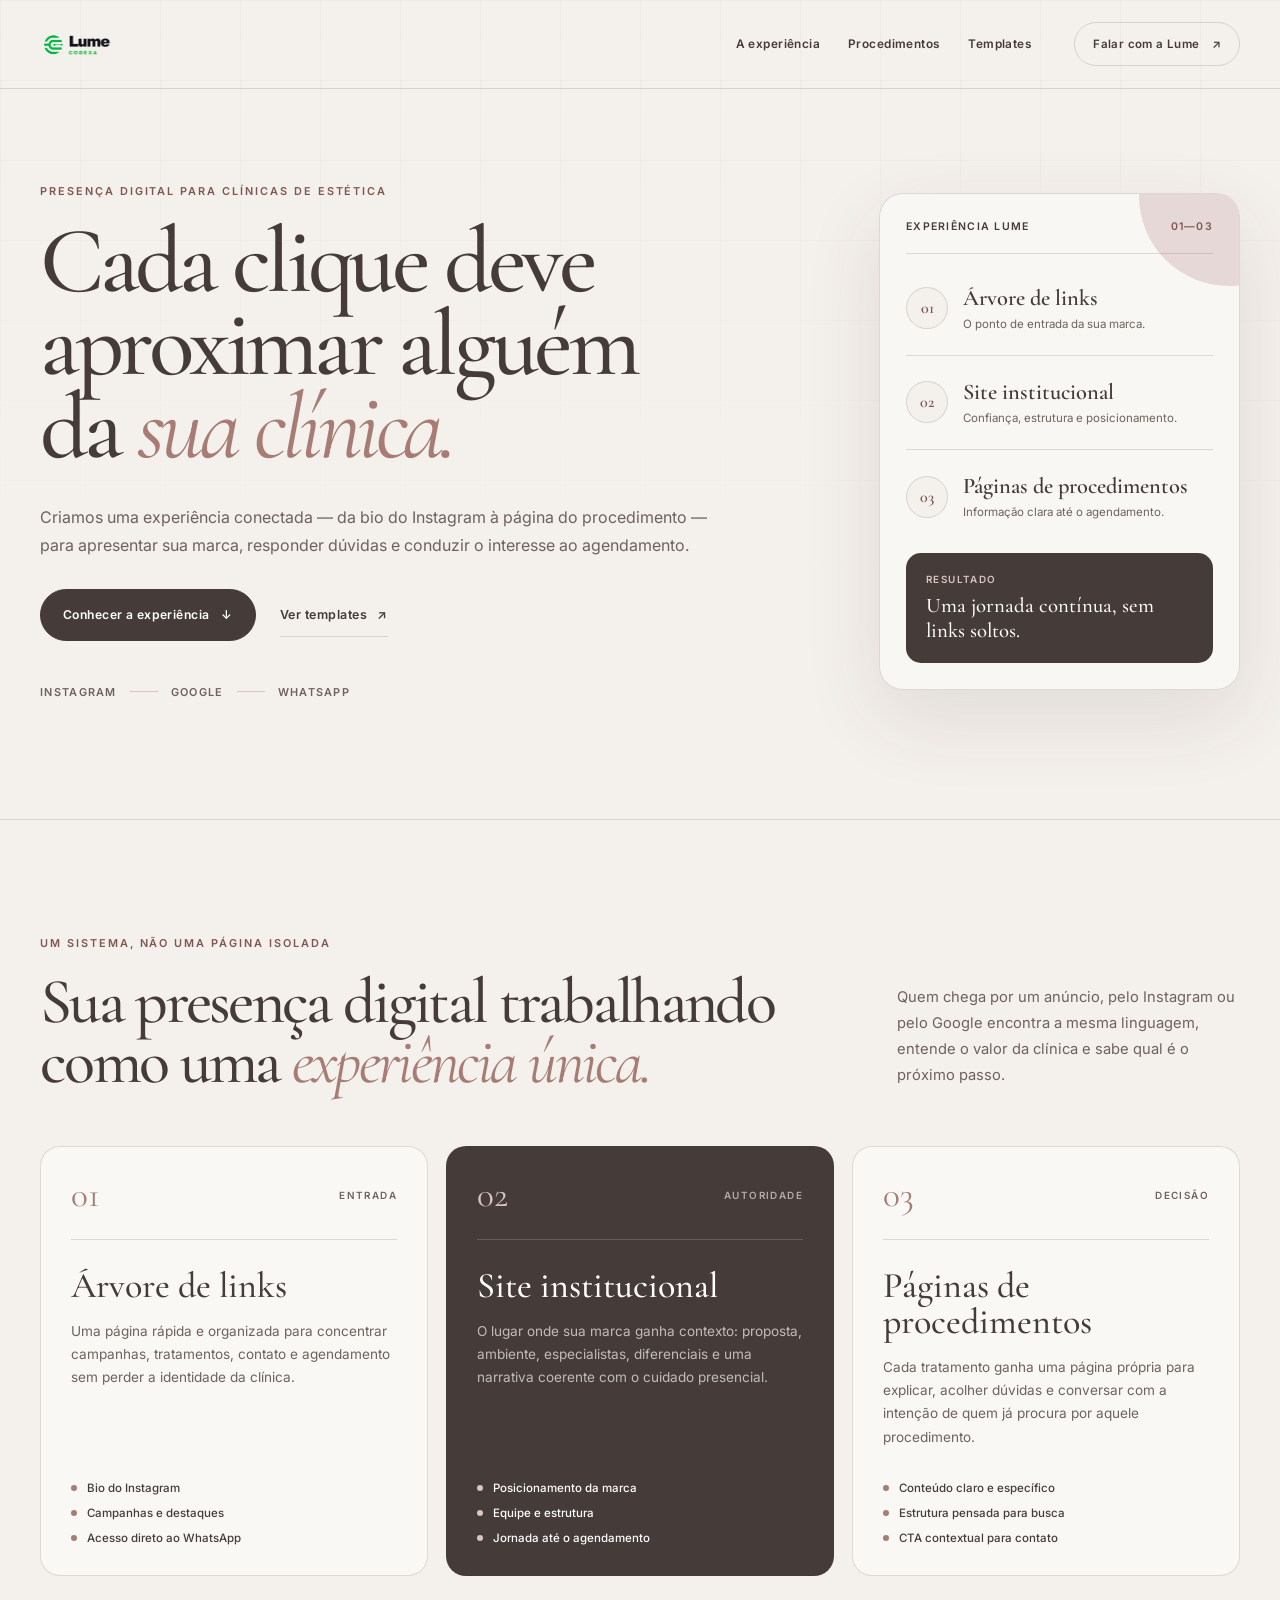
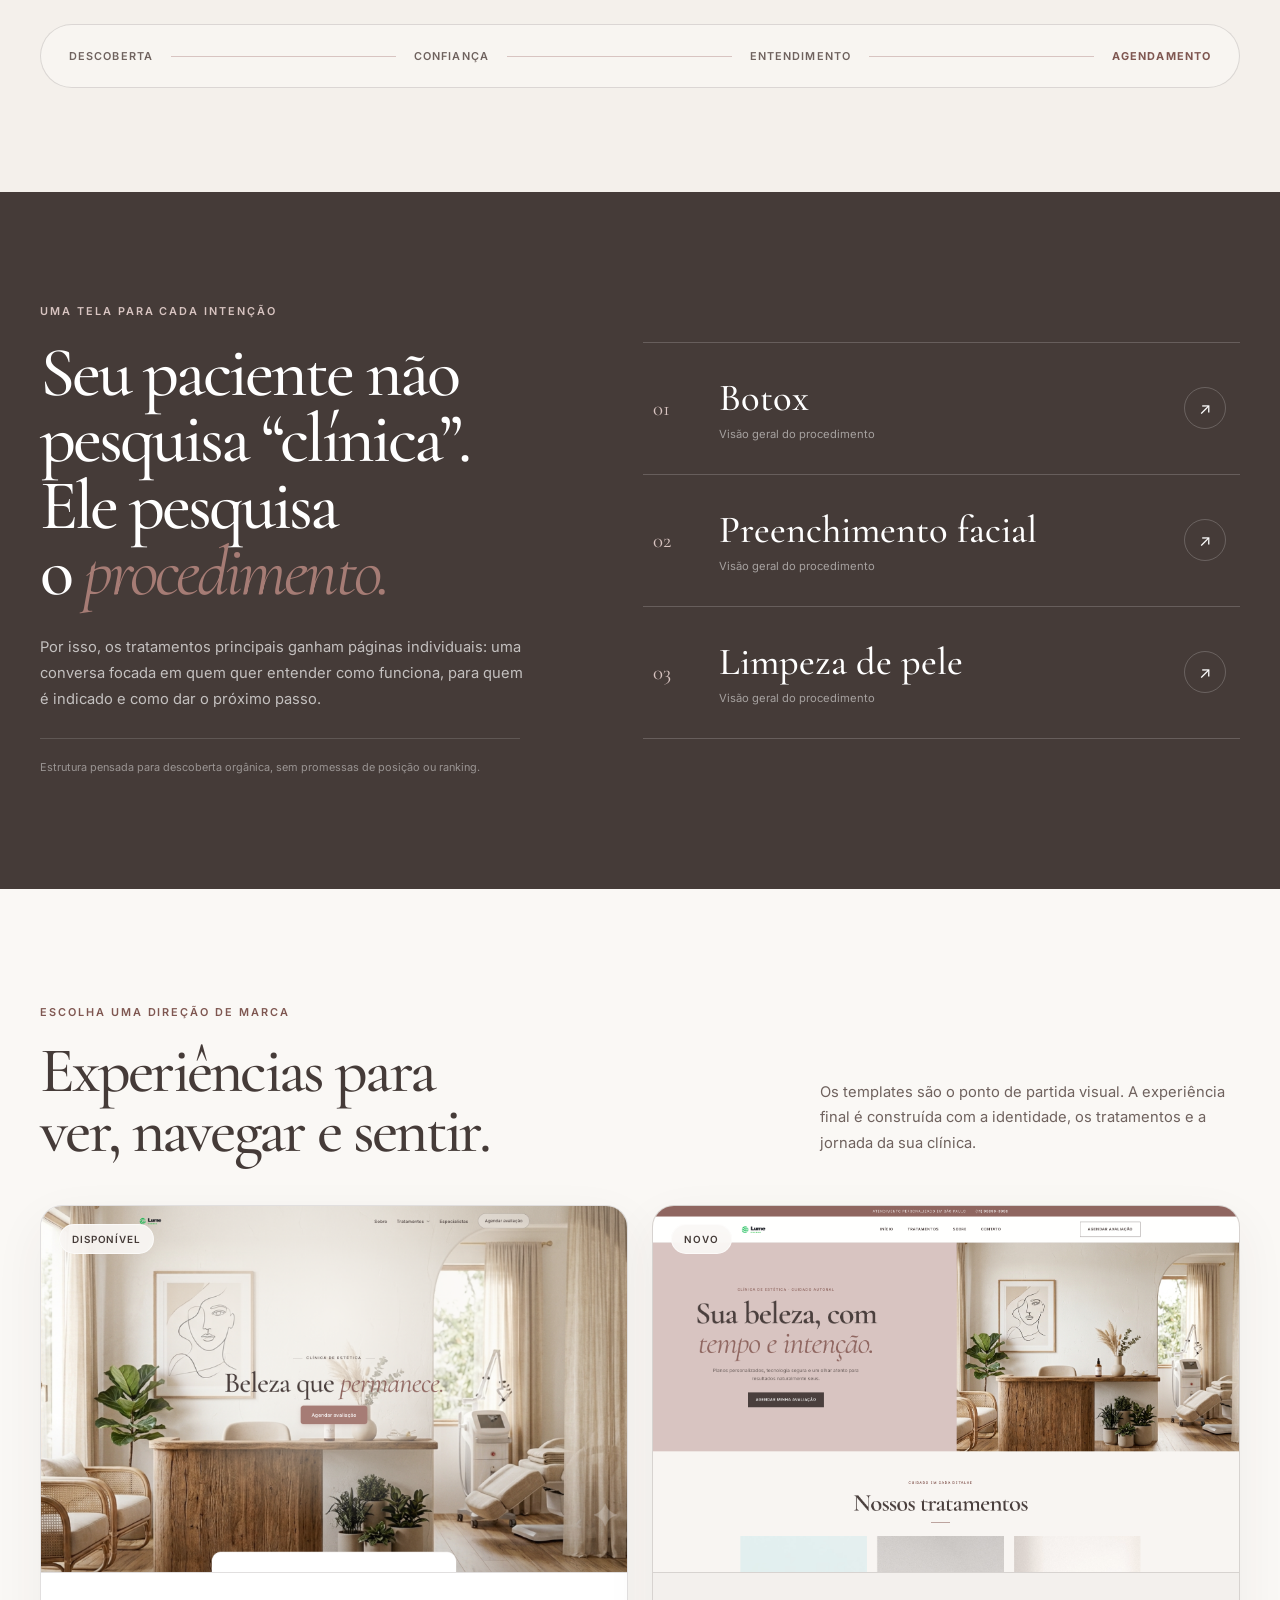
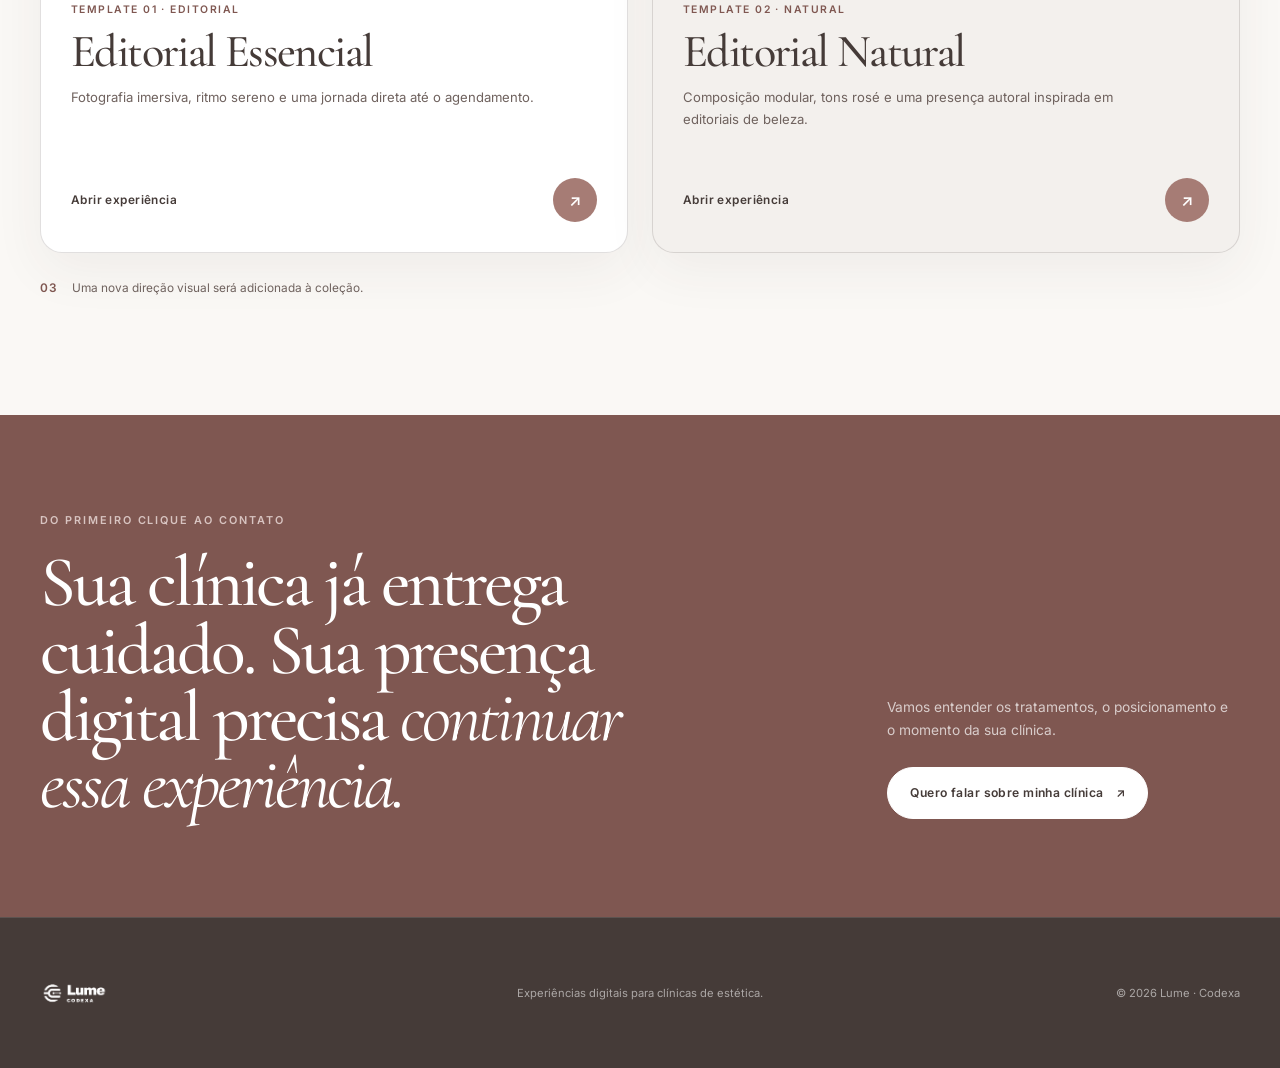
==== commit 8e175c7b: "feat: launch Lume clinic experience showcase" ====
--- a/index.html
+++ b/index.html
@@ -3,8 +3,8 @@
 <head>
     <meta charset="UTF-8">
     <meta name="viewport" content="width=device-width, initial-scale=1.0">
-    <title>Lume Templates | Landing pages para clínicas</title>
-    <meta name="description" content="Uma coleção de landing pages premium para clínicas de estética apresentarem sua marca, seus tratamentos e sua experiência com mais presença.">
+    <title>Lume | Experiências digitais para clínicas de estética</title>
+    <meta name="description" content="Árvore de links, site institucional e páginas individuais de procedimentos para transformar a presença digital da sua clínica em uma jornada clara até o agendamento.">
     <meta name="theme-color" content="#f4f0eb">
     <link rel="icon" type="image/png" href="images/logo-lume-mono.png">
     <link rel="preconnect" href="https://fonts.googleapis.com">
@@ -17,36 +17,179 @@
 
     <header class="site-header">
         <div class="shell header__inner">
-            <a class="brand" href="#inicio" aria-label="Lume Templates — início">
+            <a class="brand" href="#inicio" aria-label="Lume — início">
                 <img src="images/logo-lume-mono.png" alt="Lume Codexa" width="708" height="282">
             </a>
 
             <nav class="header__nav" aria-label="Navegação principal">
+                <a href="#experiencia">A experiência</a>
+                <a href="#procedimentos">Procedimentos</a>
                 <a href="#templates">Templates</a>
-                <a href="#colecao">A coleção</a>
             </nav>
 
-            <a class="header__cta" href="template-1/">Ver Template 01 <span aria-hidden="true">↗</span></a>
+            <a class="button button--small" href="https://wa.me/5548988512030?text=Ola%2C%20quero%20conhecer%20a%20experiencia%20Lume%20para%20minha%20clinica." target="_blank" rel="noopener noreferrer" aria-label="Falar com a Lume pelo WhatsApp (abre em nova aba)">Falar com a Lume <span aria-hidden="true">↗</span></a>
         </div>
     </header>
 
     <main id="main-content">
-        <section class="intro" id="inicio" aria-labelledby="intro-title">
-            <div class="shell intro__grid">
-                <div class="intro__content">
-                    <p class="eyebrow">Lume Templates · Clínicas de estética</p>
-                    <h1 id="intro-title">Uma presença digital<br>à altura do <em>seu cuidado.</em></h1>
-                    <p class="intro__copy">Três direções de landing page pensadas para transformar atendimento, atmosfera e confiança em uma experiência digital memorável.</p>
-                    <a class="text-link" href="#templates">Explorar a coleção <span aria-hidden="true">↓</span></a>
-                </div>
-
-                <aside class="collection-index" id="colecao" aria-label="Resumo da coleção">
-                    <span class="collection-index__number">01</span>
+        <section class="sales-hero" id="inicio" aria-labelledby="hero-title">
+            <div class="shell sales-hero__grid">
+                <div class="sales-hero__content">
+                    <p class="eyebrow">Presença digital para clínicas de estética</p>
+                    <h1 id="hero-title">Cada clique deve aproximar alguém da <em>sua clínica.</em></h1>
+                    <p class="sales-hero__copy">Criamos uma experiência conectada — da bio do Instagram à página do procedimento — para apresentar sua marca, responder dúvidas e conduzir o interesse ao agendamento.</p>
+
+                    <div class="sales-hero__actions">
+                        <a class="button" href="#experiencia">Conhecer a experiência <span aria-hidden="true">↓</span></a>
+                        <a class="text-link" href="#templates">Ver templates <span aria-hidden="true">↗</span></a>
+                    </div>
+
+                    <ul class="channel-list" aria-label="Canais conectados pela experiência Lume">
+                        <li>Instagram</li>
+                        <li>Google</li>
+                        <li>WhatsApp</li>
+                    </ul>
+                </div>
+
+                <aside class="journey-card" aria-label="Jornada digital da clínica">
+                    <div class="journey-card__top">
+                        <p>Experiência Lume</p>
+                        <span>01—03</span>
+                    </div>
+
+                    <ol class="journey-list">
+                        <li>
+                            <span class="journey-list__number">01</span>
+                            <div>
+                                <strong>Árvore de links</strong>
+                                <small>O ponto de entrada da sua marca.</small>
+                            </div>
+                        </li>
+                        <li>
+                            <span class="journey-list__number">02</span>
+                            <div>
+                                <strong>Site institucional</strong>
+                                <small>Confiança, estrutura e posicionamento.</small>
+                            </div>
+                        </li>
+                        <li>
+                            <span class="journey-list__number">03</span>
+                            <div>
+                                <strong>Páginas de procedimentos</strong>
+                                <small>Informação clara até o agendamento.</small>
+                            </div>
+                        </li>
+                    </ol>
+
+                    <div class="journey-card__result">
+                        <span>Resultado</span>
+                        <strong>Uma jornada contínua, sem links soltos.</strong>
+                    </div>
+                </aside>
+            </div>
+        </section>
+
+        <section class="experience" id="experiencia" aria-labelledby="experience-title">
+            <div class="shell">
+                <div class="section-heading section-heading--wide">
                     <div>
-                        <p>Disponível agora</p>
-                        <strong>de 03 templates</strong>
-                    </div>
-                </aside>
+                        <p class="eyebrow">Um sistema, não uma página isolada</p>
+                        <h2 id="experience-title">Sua presença digital trabalhando como uma <em>experiência única.</em></h2>
+                    </div>
+                    <p>Quem chega por um anúncio, pelo Instagram ou pelo Google encontra a mesma linguagem, entende o valor da clínica e sabe qual é o próximo passo.</p>
+                </div>
+
+                <div class="experience-grid">
+                    <article class="experience-card">
+                        <div class="experience-card__head">
+                            <span>01</span>
+                            <p>Entrada</p>
+                        </div>
+                        <h3>Árvore de links</h3>
+                        <p>Uma página rápida e organizada para concentrar campanhas, tratamentos, contato e agendamento sem perder a identidade da clínica.</p>
+                        <ul>
+                            <li>Bio do Instagram</li>
+                            <li>Campanhas e destaques</li>
+                            <li>Acesso direto ao WhatsApp</li>
+                        </ul>
+                    </article>
+
+                    <article class="experience-card experience-card--accent">
+                        <div class="experience-card__head">
+                            <span>02</span>
+                            <p>Autoridade</p>
+                        </div>
+                        <h3>Site institucional</h3>
+                        <p>O lugar onde sua marca ganha contexto: proposta, ambiente, especialistas, diferenciais e uma narrativa coerente com o cuidado presencial.</p>
+                        <ul>
+                            <li>Posicionamento da marca</li>
+                            <li>Equipe e estrutura</li>
+                            <li>Jornada até o agendamento</li>
+                        </ul>
+                    </article>
+
+                    <article class="experience-card">
+                        <div class="experience-card__head">
+                            <span>03</span>
+                            <p>Decisão</p>
+                        </div>
+                        <h3>Páginas de procedimentos</h3>
+                        <p>Cada tratamento ganha uma página própria para explicar, acolher dúvidas e conversar com a intenção de quem já procura por aquele procedimento.</p>
+                        <ul>
+                            <li>Conteúdo claro e específico</li>
+                            <li>Estrutura pensada para busca</li>
+                            <li>CTA contextual para contato</li>
+                        </ul>
+                    </article>
+                </div>
+
+                <div class="conversion-path" aria-label="Caminho da descoberta ao agendamento">
+                    <span>Descoberta</span>
+                    <i aria-hidden="true"></i>
+                    <span>Confiança</span>
+                    <i aria-hidden="true"></i>
+                    <span>Entendimento</span>
+                    <i aria-hidden="true"></i>
+                    <strong>Agendamento</strong>
+                </div>
+            </div>
+        </section>
+
+        <section class="procedures" id="procedimentos" aria-labelledby="procedures-title">
+            <div class="shell procedures__grid">
+                <div class="procedures__content">
+                    <p class="eyebrow">Uma tela para cada intenção</p>
+                    <h2 id="procedures-title">Seu paciente não pesquisa “clínica”. Ele pesquisa o <em>procedimento.</em></h2>
+                    <p>Por isso, os tratamentos principais ganham páginas individuais: uma conversa focada em quem quer entender como funciona, para quem é indicado e como dar o próximo passo.</p>
+                    <p class="procedures__note">Estrutura pensada para descoberta orgânica, sem promessas de posição ou ranking.</p>
+                </div>
+
+                <div class="procedure-links" aria-label="Exemplos de páginas de procedimentos">
+                    <a href="template-1/procedimentos/botox.html">
+                        <span>01</span>
+                        <div>
+                            <strong>Botox</strong>
+                            <small>Visão geral do procedimento</small>
+                        </div>
+                        <b aria-hidden="true">↗</b>
+                    </a>
+                    <a href="template-1/procedimentos/preenchimento-facial.html">
+                        <span>02</span>
+                        <div>
+                            <strong>Preenchimento facial</strong>
+                            <small>Visão geral do procedimento</small>
+                        </div>
+                        <b aria-hidden="true">↗</b>
+                    </a>
+                    <a href="template-1/procedimentos/limpeza-de-pele.html">
+                        <span>03</span>
+                        <div>
+                            <strong>Limpeza de pele</strong>
+                            <small>Visão geral do procedimento</small>
+                        </div>
+                        <b aria-hidden="true">↗</b>
+                    </a>
+                </div>
             </div>
         </section>
 
@@ -54,46 +197,62 @@
             <div class="shell">
                 <div class="section-heading">
                     <div>
-                        <p class="eyebrow">Coleção 2026</p>
-                        <h2 id="templates-title">Templates disponíveis</h2>
-                    </div>
-                    <p>O primeiro conceito da coleção equilibra sofisticação editorial, acolhimento e foco em agendamento.</p>
-                </div>
-
-                <a class="template-card" href="template-1/" aria-describedby="template-1-description">
-                    <figure class="template-card__media">
-                        <img src="images/preview-template-1.png" alt="Prévia do Template Editorial Essencial aplicado a uma clínica de estética" width="1920" height="1080">
-                        <span class="template-card__status">Disponível</span>
-                    </figure>
-
-                    <div class="template-card__content">
-                        <p class="template-card__label">Template 01 · Editorial</p>
-                        <h3>Editorial Essencial</h3>
-                        <p id="template-1-description" class="template-card__description">Uma landing page serena e sofisticada, com fotografia imersiva, tipografia editorial e uma jornada clara até o agendamento.</p>
-
-                        <dl class="template-card__facts">
-                            <div>
-                                <dt>Estilo</dt>
-                                <dd>Minimalista</dd>
-                            </div>
-                            <div>
-                                <dt>Ideal para</dt>
-                                <dd>Clínicas premium</dd>
-                            </div>
-                            <div>
-                                <dt>Objetivo</dt>
-                                <dd>Agendamentos</dd>
-                            </div>
-                        </dl>
-
-                        <div class="template-card__footer">
-                            <span>Abrir experiência</span>
-                            <span class="template-card__arrow" aria-hidden="true">↗</span>
-                        </div>
-                    </div>
-                </a>
-
-                <p class="collection-note"><span>02—03</span> Novos conceitos serão adicionados à coleção.</p>
+                        <p class="eyebrow">Escolha uma direção de marca</p>
+                        <h2 id="templates-title">Experiências para ver, navegar e sentir.</h2>
+                    </div>
+                    <p>Os templates são o ponto de partida visual. A experiência final é construída com a identidade, os tratamentos e a jornada da sua clínica.</p>
+                </div>
+
+                <div class="template-grid">
+                    <a class="template-card" href="template-1/" aria-describedby="template-1-description">
+                        <figure class="template-card__media">
+                            <img src="images/preview-template-1.png" alt="Prévia do Template Editorial Essencial aplicado a uma clínica de estética" width="1920" height="1080">
+                            <span class="template-card__status">Disponível</span>
+                        </figure>
+
+                        <div class="template-card__content">
+                            <p class="template-card__label">Template 01 · Editorial</p>
+                            <h3>Editorial Essencial</h3>
+                            <p id="template-1-description" class="template-card__description">Fotografia imersiva, ritmo sereno e uma jornada direta até o agendamento.</p>
+                            <div class="template-card__footer">
+                                <span>Abrir experiência</span>
+                                <span class="template-card__arrow" aria-hidden="true">↗</span>
+                            </div>
+                        </div>
+                    </a>
+
+                    <a class="template-card template-card--natural" href="template-2/" aria-describedby="template-2-description">
+                        <figure class="template-card__media">
+                            <img src="images/preview-template-2.png" alt="Prévia do Template Editorial Natural aplicado a uma clínica de estética" width="1920" height="1080">
+                            <span class="template-card__status">Novo</span>
+                        </figure>
+
+                        <div class="template-card__content">
+                            <p class="template-card__label">Template 02 · Natural</p>
+                            <h3>Editorial Natural</h3>
+                            <p id="template-2-description" class="template-card__description">Composição modular, tons rosé e uma presença autoral inspirada em editoriais de beleza.</p>
+                            <div class="template-card__footer">
+                                <span>Abrir experiência</span>
+                                <span class="template-card__arrow" aria-hidden="true">↗</span>
+                            </div>
+                        </div>
+                    </a>
+                </div>
+
+                <p class="collection-note"><span>03</span> Uma nova direção visual será adicionada à coleção.</p>
+            </div>
+        </section>
+
+        <section class="final-cta" id="contato" aria-labelledby="cta-title">
+            <div class="shell final-cta__inner">
+                <div>
+                    <p class="eyebrow">Do primeiro clique ao contato</p>
+                    <h2 id="cta-title">Sua clínica já entrega cuidado. Sua presença digital precisa <em>continuar essa experiência.</em></h2>
+                </div>
+                <div class="final-cta__action">
+                    <p>Vamos entender os tratamentos, o posicionamento e o momento da sua clínica.</p>
+                    <a class="button button--light" href="https://wa.me/5548988512030?text=Ola%2C%20quero%20conhecer%20a%20experiencia%20Lume%20para%20minha%20clinica." target="_blank" rel="noopener noreferrer" aria-label="Quero falar sobre minha clínica pelo WhatsApp (abre em nova aba)">Quero falar sobre minha clínica <span aria-hidden="true">↗</span></a>
+                </div>
             </div>
         </section>
     </main>
@@ -101,7 +260,7 @@
     <footer class="site-footer">
         <div class="shell footer__inner">
             <img src="images/logo-lume-mono.png" alt="Lume Codexa" width="708" height="282">
-            <p>Landing pages para clínicas que cuidam de cada detalhe.</p>
+            <p>Experiências digitais para clínicas de estética.</p>
             <span>© 2026 Lume · Codexa</span>
         </div>
     </footer>
--- a/css/home.css
+++ b/css/home.css
@@ -1,10 +1,12 @@
 :root {
     --page: #f4f0eb;
     --surface: #faf8f5;
+    --surface-strong: #ffffff;
     --ink: #453b38;
     --ink-soft: #6f625e;
-    --accent: #9e736c;
+    --accent: #a67c75;
     --accent-dark: #7f5751;
+    --accent-light: #d8c4c1;
     --line: rgba(69, 59, 56, 0.16);
     --white: #ffffff;
     --font-display: 'Cormorant Garamond', Georgia, serif;
@@ -37,9 +39,9 @@
     inset: 0;
     z-index: -1;
     pointer-events: none;
-    background-image: linear-gradient(rgba(69, 59, 56, 0.035) 1px, transparent 1px), linear-gradient(90deg, rgba(69, 59, 56, 0.035) 1px, transparent 1px);
+    background-image: linear-gradient(rgba(69, 59, 56, 0.032) 1px, transparent 1px), linear-gradient(90deg, rgba(69, 59, 56, 0.032) 1px, transparent 1px);
     background-size: 80px 80px;
-    mask-image: linear-gradient(to bottom, black, transparent 72%);
+    mask-image: linear-gradient(to bottom, black, transparent 68%);
 }
 
 a {
@@ -79,6 +81,82 @@
     transform: translateY(0);
 }
 
+.eyebrow {
+    margin: 0 0 22px;
+    color: var(--accent-dark);
+    font-size: 0.68rem;
+    font-weight: 600;
+    letter-spacing: 0.18em;
+    text-transform: uppercase;
+}
+
+.button {
+    min-height: 52px;
+    display: inline-flex;
+    align-items: center;
+    justify-content: center;
+    gap: 12px;
+    padding: 0 22px;
+    color: var(--white);
+    background: var(--ink);
+    border: 1px solid var(--ink);
+    border-radius: 999px;
+    font-size: 0.76rem;
+    font-weight: 600;
+    letter-spacing: 0.035em;
+    transition: color var(--ease), background-color var(--ease), border-color var(--ease), transform var(--ease);
+}
+
+.button:hover {
+    background: var(--accent-dark);
+    border-color: var(--accent-dark);
+    transform: translateY(-2px);
+}
+
+.button--small {
+    min-height: 44px;
+    padding-inline: 18px;
+    color: var(--ink);
+    background: transparent;
+    border-color: var(--line);
+    font-size: 0.72rem;
+}
+
+.button--small:hover {
+    color: var(--white);
+    background: var(--ink);
+    border-color: var(--ink);
+}
+
+.button--light {
+    color: var(--ink);
+    background: var(--white);
+    border-color: var(--white);
+}
+
+.button--light:hover {
+    color: var(--white);
+    background: var(--accent);
+    border-color: var(--accent);
+}
+
+.text-link {
+    min-height: 44px;
+    display: inline-flex;
+    align-items: center;
+    gap: 10px;
+    border-bottom: 1px solid var(--line);
+    font-size: 0.78rem;
+    font-weight: 600;
+    letter-spacing: 0.04em;
+    transition: gap var(--ease), border-color var(--ease);
+}
+
+.text-link:hover {
+    gap: 15px;
+    border-color: var(--ink);
+}
+
 .site-header {
     position: absolute;
     inset: 0 0 auto;
@@ -90,7 +168,7 @@
     min-height: 88px;
     display: flex;
     align-items: center;
-    gap: 48px;
+    gap: 42px;
 }
 
 .brand {
@@ -106,167 +184,507 @@
 .header__nav {
     display: flex;
     align-items: center;
-    gap: 30px;
+    gap: 28px;
     margin-left: auto;
-    font-size: 0.76rem;
-    font-weight: 600;
-    letter-spacing: 0.04em;
-}
-
-.header__nav a,
-.header__cta {
-    transition: color var(--ease), opacity var(--ease), background-color var(--ease);
+    font-size: 0.74rem;
+    font-weight: 600;
+    letter-spacing: 0.035em;
+}
+
+.header__nav a {
+    transition: color var(--ease);
 }
 
 .header__nav a:hover {
     color: var(--accent-dark);
 }
 
-.header__cta {
-    min-height: 44px;
-    display: inline-flex;
-    align-items: center;
-    gap: 9px;
-    padding: 0 18px;
-    border: 1px solid var(--line);
-    border-radius: 999px;
-    font-size: 0.74rem;
-    font-weight: 600;
-}
-
-.header__cta:hover {
-    color: var(--white);
-    background: var(--ink);
-}
-
-.intro {
-    min-height: 720px;
+.sales-hero {
+    min-height: 820px;
     display: flex;
     align-items: center;
-    padding: 160px 0 90px;
+    padding: 160px 0 96px;
     border-bottom: 1px solid var(--line);
 }
 
-.intro__grid {
-    display: grid;
-    grid-template-columns: minmax(0, 1fr) 260px;
-    align-items: end;
-    gap: 72px;
-}
-
-.intro__content {
-    max-width: 880px;
-}
-
-.eyebrow {
-    margin: 0 0 24px;
-    color: var(--accent-dark);
-    font-size: 0.68rem;
-    font-weight: 600;
-    letter-spacing: 0.18em;
-    text-transform: uppercase;
-}
-
-.intro h1 {
+.sales-hero__grid {
+    display: grid;
+    grid-template-columns: minmax(0, 1.35fr) minmax(340px, 0.65fr);
+    align-items: center;
+    gap: clamp(54px, 7vw, 104px);
+}
+
+.sales-hero__content {
+    max-width: 790px;
+}
+
+.sales-hero h1 {
+    max-width: 780px;
     margin: 0;
     font-family: var(--font-display);
-    font-size: clamp(4rem, 7.8vw, 7.25rem);
+    font-size: clamp(4.2rem, 7.35vw, 7rem);
     font-weight: 500;
     line-height: 0.88;
-    letter-spacing: -0.045em;
+    letter-spacing: -0.047em;
     text-wrap: balance;
 }
 
-.intro h1 em {
+.sales-hero h1 em,
+.section-heading h2 em,
+.procedures h2 em,
+.final-cta h2 em {
     color: var(--accent);
     font-weight: 400;
 }
 
-.intro__copy {
-    max-width: 610px;
-    margin: 36px 0 28px;
+.sales-hero__copy {
+    max-width: 680px;
+    margin: 34px 0 0;
     color: var(--ink-soft);
     font-size: 1rem;
     line-height: 1.75;
 }
 
-.text-link {
-    min-height: 44px;
+.sales-hero__actions {
+    display: flex;
+    align-items: center;
+    gap: 24px;
+    margin-top: 30px;
+}
+
+.channel-list {
+    display: flex;
+    align-items: center;
+    gap: 0;
+    margin: 44px 0 0;
+    padding: 0;
+    color: var(--ink-soft);
+    list-style: none;
+    font-size: 0.68rem;
+    font-weight: 600;
+    letter-spacing: 0.12em;
+    text-transform: uppercase;
+}
+
+.channel-list li {
     display: inline-flex;
     align-items: center;
-    gap: 10px;
+}
+
+.channel-list li:not(:last-child)::after {
+    content: '';
+    width: 28px;
+    height: 1px;
+    margin-inline: 13px;
+    background: var(--accent-light);
+}
+
+.journey-card {
+    position: relative;
+    overflow: hidden;
+    padding: 26px;
+    background: rgba(250, 248, 245, 0.9);
+    border: 1px solid var(--line);
+    border-radius: 24px;
+    box-shadow: 0 28px 80px rgba(69, 59, 56, 0.11);
+}
+
+.journey-card::before {
+    content: '';
+    position: absolute;
+    width: 180px;
+    height: 180px;
+    right: -80px;
+    top: -88px;
+    background: var(--accent-light);
+    border-radius: 50%;
+    opacity: 0.6;
+}
+
+.journey-card__top {
+    position: relative;
+    display: flex;
+    justify-content: space-between;
+    gap: 16px;
+    padding-bottom: 20px;
     border-bottom: 1px solid var(--line);
-    font-size: 0.78rem;
-    font-weight: 600;
-    letter-spacing: 0.04em;
-    transition: gap var(--ease), border-color var(--ease);
-}
-
-.text-link:hover {
-    gap: 14px;
-    border-color: var(--ink);
-}
-
-.collection-index {
-    display: flex;
-    align-items: flex-end;
-    gap: 16px;
-    padding: 24px 0 6px;
-    border-top: 1px solid var(--line);
-}
-
-.collection-index__number {
-    color: var(--accent);
+}
+
+.journey-card__top p,
+.journey-card__top span {
+    margin: 0;
+    font-size: 0.66rem;
+    font-weight: 600;
+    letter-spacing: 0.12em;
+    text-transform: uppercase;
+}
+
+.journey-card__top span {
+    color: var(--accent-dark);
+}
+
+.journey-list {
+    position: relative;
+    margin: 0;
+    padding: 8px 0 0;
+    list-style: none;
+}
+
+.journey-list li {
+    position: relative;
+    display: grid;
+    grid-template-columns: 42px 1fr;
+    align-items: center;
+    gap: 15px;
+    padding: 22px 0;
+}
+
+.journey-list li:not(:last-child) {
+    border-bottom: 1px solid var(--line);
+}
+
+.journey-list__number {
+    width: 42px;
+    height: 42px;
+    display: grid;
+    place-items: center;
+    color: var(--accent-dark);
+    background: var(--page);
+    border: 1px solid var(--line);
+    border-radius: 50%;
     font-family: var(--font-display);
-    font-size: 4.6rem;
-    line-height: 0.72;
-}
-
-.collection-index p,
-.collection-index strong {
+    font-size: 1rem;
+    font-weight: 600;
+}
+
+.journey-list strong,
+.journey-list small {
     display: block;
-    margin: 0;
+}
+
+.journey-list strong {
+    margin-bottom: 5px;
+    font-family: var(--font-display);
+    font-size: 1.4rem;
+    font-weight: 600;
+}
+
+.journey-list small {
+    color: var(--ink-soft);
     font-size: 0.72rem;
-    line-height: 1.55;
-}
-
-.collection-index p {
-    color: var(--ink-soft);
-}
-
-.templates {
-    padding: 110px 0 120px;
+    line-height: 1.5;
+}
+
+.journey-card__result {
+    margin-top: 10px;
+    padding: 20px;
+    color: var(--white);
+    background: var(--ink);
+    border-radius: 15px;
+}
+
+.journey-card__result span,
+.journey-card__result strong {
+    display: block;
+}
+
+.journey-card__result span {
+    margin-bottom: 8px;
+    color: var(--accent-light);
+    font-size: 0.62rem;
+    font-weight: 600;
+    letter-spacing: 0.14em;
+    text-transform: uppercase;
+}
+
+.journey-card__result strong {
+    font-family: var(--font-display);
+    font-size: 1.3rem;
+    font-weight: 500;
+}
+
+.experience {
+    padding: 116px 0 104px;
 }
 
 .section-heading {
     display: grid;
-    grid-template-columns: 1fr minmax(280px, 420px);
+    grid-template-columns: minmax(0, 1fr) minmax(280px, 420px);
     align-items: end;
-    gap: 48px;
+    gap: 56px;
     margin-bottom: 44px;
 }
 
-.section-heading h2 {
+.section-heading--wide {
+    grid-template-columns: minmax(0, 1.4fr) minmax(280px, 0.6fr);
+    margin-bottom: 54px;
+}
+
+.section-heading h2,
+.procedures h2,
+.final-cta h2 {
     margin: 0;
     font-family: var(--font-display);
-    font-size: clamp(2.9rem, 5vw, 4.6rem);
+    font-size: clamp(3.1rem, 5vw, 5.1rem);
     font-weight: 500;
-    line-height: 0.95;
-    letter-spacing: -0.035em;
+    line-height: 0.94;
+    letter-spacing: -0.042em;
+    text-wrap: balance;
 }
 
 .section-heading > p {
     margin: 0 0 4px;
     color: var(--ink-soft);
-    font-size: 0.9rem;
-    line-height: 1.7;
+    font-size: 0.92rem;
+    line-height: 1.75;
+}
+
+.experience-grid {
+    display: grid;
+    grid-template-columns: repeat(3, 1fr);
+    gap: 18px;
+}
+
+.experience-card {
+    min-height: 430px;
+    display: flex;
+    flex-direction: column;
+    padding: 30px;
+    background: var(--surface);
+    border: 1px solid var(--line);
+    border-radius: 20px;
+}
+
+.experience-card--accent {
+    color: var(--white);
+    background: var(--ink);
+}
+
+.experience-card__head {
+    display: flex;
+    align-items: center;
+    justify-content: space-between;
+    padding-bottom: 26px;
+    border-bottom: 1px solid var(--line);
+}
+
+.experience-card--accent .experience-card__head {
+    border-color: rgba(255, 255, 255, 0.17);
+}
+
+.experience-card__head span {
+    color: var(--accent);
+    font-family: var(--font-display);
+    font-size: 2.2rem;
+    line-height: 1;
+}
+
+.experience-card--accent .experience-card__head span {
+    color: var(--accent-light);
+}
+
+.experience-card__head p {
+    margin: 0;
+    color: var(--ink-soft);
+    font-size: 0.62rem;
+    font-weight: 600;
+    letter-spacing: 0.14em;
+    text-transform: uppercase;
+}
+
+.experience-card--accent .experience-card__head p {
+    color: rgba(255, 255, 255, 0.58);
+}
+
+.experience-card h3 {
+    margin: 28px 0 16px;
+    font-family: var(--font-display);
+    font-size: 2.25rem;
+    font-weight: 500;
+    line-height: 1;
+}
+
+.experience-card > p {
+    margin: 0;
+    color: var(--ink-soft);
+    font-size: 0.85rem;
+    line-height: 1.72;
+}
+
+.experience-card--accent > p {
+    color: rgba(255, 255, 255, 0.66);
+}
+
+.experience-card ul {
+    display: grid;
+    gap: 11px;
+    margin: auto 0 0;
+    padding: 28px 0 0;
+    list-style: none;
+}
+
+.experience-card li {
+    display: flex;
+    align-items: center;
+    gap: 10px;
+    font-size: 0.72rem;
+    font-weight: 500;
+}
+
+.experience-card li::before {
+    content: '';
+    width: 6px;
+    height: 6px;
+    flex: none;
+    background: var(--accent);
+    border-radius: 50%;
+}
+
+.experience-card--accent li::before {
+    background: var(--accent-light);
+}
+
+.conversion-path {
+    display: grid;
+    grid-template-columns: auto 1fr auto 1fr auto 1fr auto;
+    align-items: center;
+    gap: 18px;
+    margin-top: 48px;
+    padding: 24px 28px;
+    background: rgba(250, 248, 245, 0.62);
+    border: 1px solid var(--line);
+    border-radius: 999px;
+    color: var(--ink-soft);
+    font-size: 0.68rem;
+    font-weight: 600;
+    letter-spacing: 0.1em;
+    text-transform: uppercase;
+}
+
+.conversion-path i {
+    width: 100%;
+    height: 1px;
+    background: var(--accent-light);
+}
+
+.conversion-path strong {
+    color: var(--accent-dark);
+}
+
+.procedures {
+    padding: 112px 0;
+    color: var(--white);
+    background: var(--ink);
+}
+
+.procedures__grid {
+    display: grid;
+    grid-template-columns: minmax(0, 0.9fr) minmax(420px, 1.1fr);
+    align-items: center;
+    gap: clamp(64px, 9vw, 128px);
+}
+
+.procedures .eyebrow {
+    color: var(--accent-light);
+}
+
+.procedures h2 {
+    font-size: clamp(3.2rem, 5.5vw, 5.6rem);
+}
+
+.procedures__content > p:not(.eyebrow):not(.procedures__note) {
+    max-width: 620px;
+    margin: 30px 0 0;
+    color: rgba(255, 255, 255, 0.68);
+    font-size: 0.92rem;
+    line-height: 1.75;
+}
+
+.procedures__note {
+    max-width: 480px;
+    margin: 26px 0 0;
+    padding-top: 20px;
+    color: rgba(255, 255, 255, 0.46);
+    border-top: 1px solid rgba(255, 255, 255, 0.14);
+    font-size: 0.68rem;
+    line-height: 1.6;
+}
+
+.procedure-links {
+    border-top: 1px solid rgba(255, 255, 255, 0.18);
+}
+
+.procedure-links a {
+    min-height: 132px;
+    display: grid;
+    grid-template-columns: 44px 1fr 46px;
+    align-items: center;
+    gap: 22px;
+    padding: 22px 10px;
+    border-bottom: 1px solid rgba(255, 255, 255, 0.18);
+    transition: padding-left var(--ease), background-color var(--ease);
+}
+
+.procedure-links a:hover {
+    padding-left: 22px;
+    background: rgba(255, 255, 255, 0.035);
+}
+
+.procedure-links > a > span {
+    color: var(--accent-light);
+    font-family: var(--font-display);
+    font-size: 1.3rem;
+}
+
+.procedure-links strong,
+.procedure-links small {
+    display: block;
+}
+
+.procedure-links strong {
+    margin-bottom: 6px;
+    font-family: var(--font-display);
+    font-size: clamp(1.8rem, 3vw, 2.6rem);
+    font-weight: 500;
+}
+
+.procedure-links small {
+    color: rgba(255, 255, 255, 0.52);
+    font-size: 0.7rem;
+}
+
+.procedure-links b {
+    width: 42px;
+    height: 42px;
+    display: grid;
+    place-items: center;
+    border: 1px solid rgba(255, 255, 255, 0.2);
+    border-radius: 50%;
+    font-size: 1rem;
+    font-weight: 400;
+    transition: color var(--ease), background-color var(--ease), transform var(--ease);
+}
+
+.procedure-links a:hover b {
+    color: var(--ink);
+    background: var(--white);
+    transform: rotate(6deg);
+}
+
+.templates {
+    padding: 116px 0 120px;
+    background: var(--surface);
+}
+
+.template-grid {
+    display: grid;
+    grid-template-columns: repeat(2, minmax(0, 1fr));
+    gap: 24px;
 }
 
 .template-card {
-    display: grid;
-    grid-template-columns: minmax(0, 64%) minmax(320px, 36%);
     overflow: hidden;
-    background: var(--surface);
+    background: var(--surface-strong);
     border: 1px solid var(--line);
     border-radius: 22px;
     box-shadow: 0 18px 52px rgba(69, 59, 56, 0.06);
@@ -274,22 +692,24 @@
 }
 
 .template-card:hover {
-    transform: translateY(-3px);
+    transform: translateY(-4px);
     border-color: rgba(158, 115, 108, 0.55);
-    box-shadow: 0 24px 64px rgba(69, 59, 56, 0.11);
+    box-shadow: 0 25px 66px rgba(69, 59, 56, 0.12);
+}
+
+.template-card--natural {
+    background: #f3f0ed;
 }
 
 .template-card__media {
     position: relative;
-    min-height: 500px;
+    aspect-ratio: 16 / 10;
     margin: 0;
     overflow: hidden;
     background: #ddd4cb;
 }
 
 .template-card__media img {
-    position: absolute;
-    inset: 0;
     width: 100%;
     height: 100%;
     object-fit: cover;
@@ -297,89 +717,63 @@
     transition: transform 500ms ease;
 }
 
+.template-card--natural .template-card__media img {
+    object-position: 58% center;
+}
+
 .template-card:hover .template-card__media img {
     transform: scale(1.018);
 }
 
 .template-card__status {
     position: absolute;
-    top: 20px;
-    left: 20px;
+    top: 18px;
+    left: 18px;
     z-index: 1;
     padding: 8px 12px;
     color: var(--ink);
-    background: rgba(250, 248, 245, 0.88);
-    border: 1px solid rgba(255, 255, 255, 0.55);
+    background: rgba(250, 248, 245, 0.9);
+    border: 1px solid rgba(255, 255, 255, 0.58);
     border-radius: 999px;
     backdrop-filter: blur(12px);
-    font-size: 0.65rem;
+    font-size: 0.62rem;
     font-weight: 600;
     letter-spacing: 0.09em;
     text-transform: uppercase;
 }
 
 .template-card__content {
-    min-width: 0;
+    min-height: 280px;
     display: flex;
     flex-direction: column;
-    padding: 44px 40px 36px;
-    border-left: 1px solid var(--line);
+    padding: 30px;
+    border-top: 1px solid var(--line);
 }
 
 .template-card__label {
     margin: 0;
     color: var(--accent-dark);
-    font-size: 0.68rem;
+    font-size: 0.65rem;
     font-weight: 600;
     letter-spacing: 0.14em;
     text-transform: uppercase;
 }
 
 .template-card h3 {
-    margin: 18px 0 14px;
+    margin: 14px 0 12px;
     font-family: var(--font-display);
-    font-size: clamp(2.4rem, 3.8vw, 3.5rem);
+    font-size: clamp(2.4rem, 3.6vw, 3.45rem);
     font-weight: 500;
-    line-height: 0.94;
+    line-height: 0.95;
     letter-spacing: -0.035em;
 }
 
 .template-card__description {
+    max-width: 470px;
     margin: 0;
     color: var(--ink-soft);
-    font-size: 0.88rem;
-    line-height: 1.72;
-}
-
-.template-card__facts {
-    display: grid;
-    grid-template-columns: 1fr 1fr;
-    gap: 20px 14px;
-    margin: 32px 0 0;
-    padding: 28px 0;
-    border-top: 1px solid var(--line);
-    border-bottom: 1px solid var(--line);
-}
-
-.template-card__facts div:last-child {
-    grid-column: 1 / -1;
-}
-
-.template-card__facts dt,
-.template-card__facts dd {
-    margin: 0;
-}
-
-.template-card__facts dt {
-    margin-bottom: 5px;
-    color: var(--ink-soft);
-    font-size: 0.68rem;
-}
-
-.template-card__facts dd {
-    font-family: var(--font-display);
-    font-size: 1.15rem;
-    font-weight: 600;
+    font-size: 0.82rem;
+    line-height: 1.68;
 }
 
 .template-card__footer {
@@ -388,22 +782,22 @@
     justify-content: space-between;
     gap: 18px;
     margin-top: auto;
-    padding-top: 30px;
-    font-size: 0.76rem;
-    font-weight: 600;
-    letter-spacing: 0.04em;
+    padding-top: 26px;
+    font-size: 0.74rem;
+    font-weight: 600;
+    letter-spacing: 0.035em;
 }
 
 .template-card__arrow {
-    width: 48px;
-    height: 48px;
+    width: 44px;
+    height: 44px;
     display: grid;
     place-items: center;
     flex: none;
     color: var(--white);
     background: var(--accent);
     border-radius: 50%;
-    font-size: 1.15rem;
+    font-size: 1rem;
     transition: background-color var(--ease), transform var(--ease);
 }
 
@@ -418,7 +812,7 @@
     gap: 14px;
     margin: 28px 0 0;
     color: var(--ink-soft);
-    font-size: 0.75rem;
+    font-size: 0.74rem;
 }
 
 .collection-note span {
@@ -427,8 +821,43 @@
     letter-spacing: 0.1em;
 }
 
+.final-cta {
+    padding: 98px 0;
+    color: var(--white);
+    background: var(--accent-dark);
+}
+
+.final-cta__inner {
+    display: grid;
+    grid-template-columns: minmax(0, 1.35fr) minmax(300px, 0.65fr);
+    align-items: end;
+    gap: clamp(60px, 9vw, 130px);
+}
+
+.final-cta .eyebrow {
+    color: var(--accent-light);
+}
+
+.final-cta h2 {
+    max-width: 760px;
+    font-size: clamp(3.3rem, 5.6vw, 5.8rem);
+}
+
+.final-cta h2 em {
+    color: var(--white);
+}
+
+.final-cta__action p {
+    margin: 0 0 24px;
+    color: rgba(255, 255, 255, 0.7);
+    font-size: 0.86rem;
+    line-height: 1.7;
+}
+
 .site-footer {
-    border-top: 1px solid var(--line);
+    color: var(--white);
+    background: var(--ink);
+    border-top: 1px solid rgba(255, 255, 255, 0.12);
 }
 
 .footer__inner {
@@ -437,13 +866,14 @@
     grid-template-columns: 1fr auto 1fr;
     align-items: center;
     gap: 30px;
-    color: var(--ink-soft);
+    color: rgba(255, 255, 255, 0.55);
     font-size: 0.7rem;
 }
 
 .footer__inner img {
     width: 82px;
     height: auto;
+    filter: brightness(0) invert(1);
 }
 
 .footer__inner p {
@@ -455,41 +885,87 @@
     text-align: right;
 }
 
-@media (max-width: 900px) {
-    .intro {
-        min-height: 680px;
-    }
-
-    .intro__grid {
+@media (max-width: 1020px) {
+    .header__nav {
+        gap: 18px;
+    }
+
+    .sales-hero {
+        min-height: 0;
+    }
+
+    .sales-hero__grid,
+    .procedures__grid,
+    .final-cta__inner {
         grid-template-columns: 1fr;
+    }
+
+    .sales-hero__grid {
+        gap: 64px;
+    }
+
+    .journey-card {
+        max-width: 650px;
+    }
+
+    .experience-grid {
+        grid-template-columns: 1fr;
+    }
+
+    .experience-card {
+        min-height: 0;
+    }
+
+    .experience-card ul {
+        margin-top: 30px;
+    }
+
+    .procedures__grid {
         gap: 60px;
     }
 
-    .collection-index {
-        max-width: 280px;
-    }
-
-    .section-heading {
+    .procedure-links {
+        max-width: 760px;
+    }
+
+    .final-cta__action {
+        max-width: 520px;
+    }
+}
+
+@media (max-width: 780px) {
+    .header__nav {
+        display: none;
+    }
+
+    .header__inner .button {
+        margin-left: auto;
+    }
+
+    .section-heading,
+    .section-heading--wide {
         grid-template-columns: 1fr;
         gap: 24px;
     }
 
     .section-heading > p {
-        max-width: 520px;
-    }
-
-    .template-card {
+        max-width: 580px;
+    }
+
+    .template-grid {
         grid-template-columns: 1fr;
     }
 
-    .template-card__media {
-        min-height: 430px;
-    }
-
-    .template-card__content {
-        min-height: 440px;
-        border-top: 1px solid var(--line);
-        border-left: 0;
+    .conversion-path {
+        grid-template-columns: 1fr;
+        justify-items: start;
+        border-radius: 20px;
+    }
+
+    .conversion-path i {
+        width: 1px;
+        height: 18px;
+        margin-left: 6px;
     }
 }
 
@@ -507,61 +983,121 @@
         width: 76px;
     }
 
-    .header__nav {
-        display: none;
-    }
-
-    .header__cta {
-        margin-left: auto;
-        padding: 0 14px;
-    }
-
-    .intro {
-        min-height: 680px;
-        padding: 126px 0 68px;
-    }
-
-    .intro__grid {
-        gap: 54px;
-    }
-
-    .intro h1 {
-        font-size: clamp(3.4rem, 17vw, 5rem);
+    .button--small {
+        min-height: 42px;
+        padding-inline: 13px;
+        font-size: 0.67rem;
+    }
+
+    .sales-hero {
+        padding: 126px 0 72px;
+    }
+
+    .sales-hero h1 {
+        font-size: clamp(3.5rem, 16.8vw, 5rem);
         line-height: 0.9;
     }
 
-    .intro__copy {
-        margin-top: 28px;
+    .sales-hero__copy {
+        margin-top: 26px;
         font-size: 0.9rem;
     }
 
+    .sales-hero__actions {
+        align-items: flex-start;
+        flex-direction: column;
+        gap: 14px;
+    }
+
+    .channel-list {
+        flex-wrap: wrap;
+        row-gap: 12px;
+        margin-top: 36px;
+    }
+
+    .channel-list li:not(:last-child)::after {
+        width: 16px;
+        margin-inline: 8px;
+    }
+
+    .journey-card {
+        padding: 20px;
+        border-radius: 19px;
+    }
+
+    .journey-list li {
+        padding-block: 18px;
+    }
+
+    .experience,
     .templates {
-        padding: 78px 0 86px;
-    }
-
-    .section-heading {
-        margin-bottom: 32px;
+        padding: 82px 0;
+    }
+
+    .section-heading,
+    .section-heading--wide {
+        margin-bottom: 34px;
+    }
+
+    .section-heading h2,
+    .procedures h2,
+    .final-cta h2 {
+        font-size: clamp(3rem, 14vw, 4.4rem);
+    }
+
+    .experience-card {
+        padding: 24px;
+        border-radius: 17px;
+    }
+
+    .conversion-path {
+        margin-top: 30px;
+        padding: 24px;
+    }
+
+    .procedures {
+        padding: 82px 0;
+    }
+
+    .procedure-links a {
+        min-height: 112px;
+        grid-template-columns: 30px 1fr 40px;
+        gap: 14px;
+        padding-inline: 0;
+    }
+
+    .procedure-links a:hover {
+        padding-left: 8px;
+    }
+
+    .procedure-links strong {
+        font-size: 1.65rem;
     }
 
     .template-card {
         border-radius: 17px;
     }
 
-    .template-card__media {
-        min-height: 240px;
-    }
-
     .template-card__content {
-        min-height: 0;
-        padding: 30px 24px 24px;
+        min-height: 260px;
+        padding: 26px 24px 24px;
     }
 
     .template-card h3 {
-        font-size: 2.75rem;
-    }
-
-    .template-card__footer {
-        padding-top: 28px;
+        font-size: 2.7rem;
+    }
+
+    .final-cta {
+        padding: 80px 0;
+    }
+
+    .final-cta__inner {
+        gap: 44px;
+    }
+
+    .final-cta__action .button {
+        width: 100%;
+        padding-inline: 16px;
     }
 
     .footer__inner {
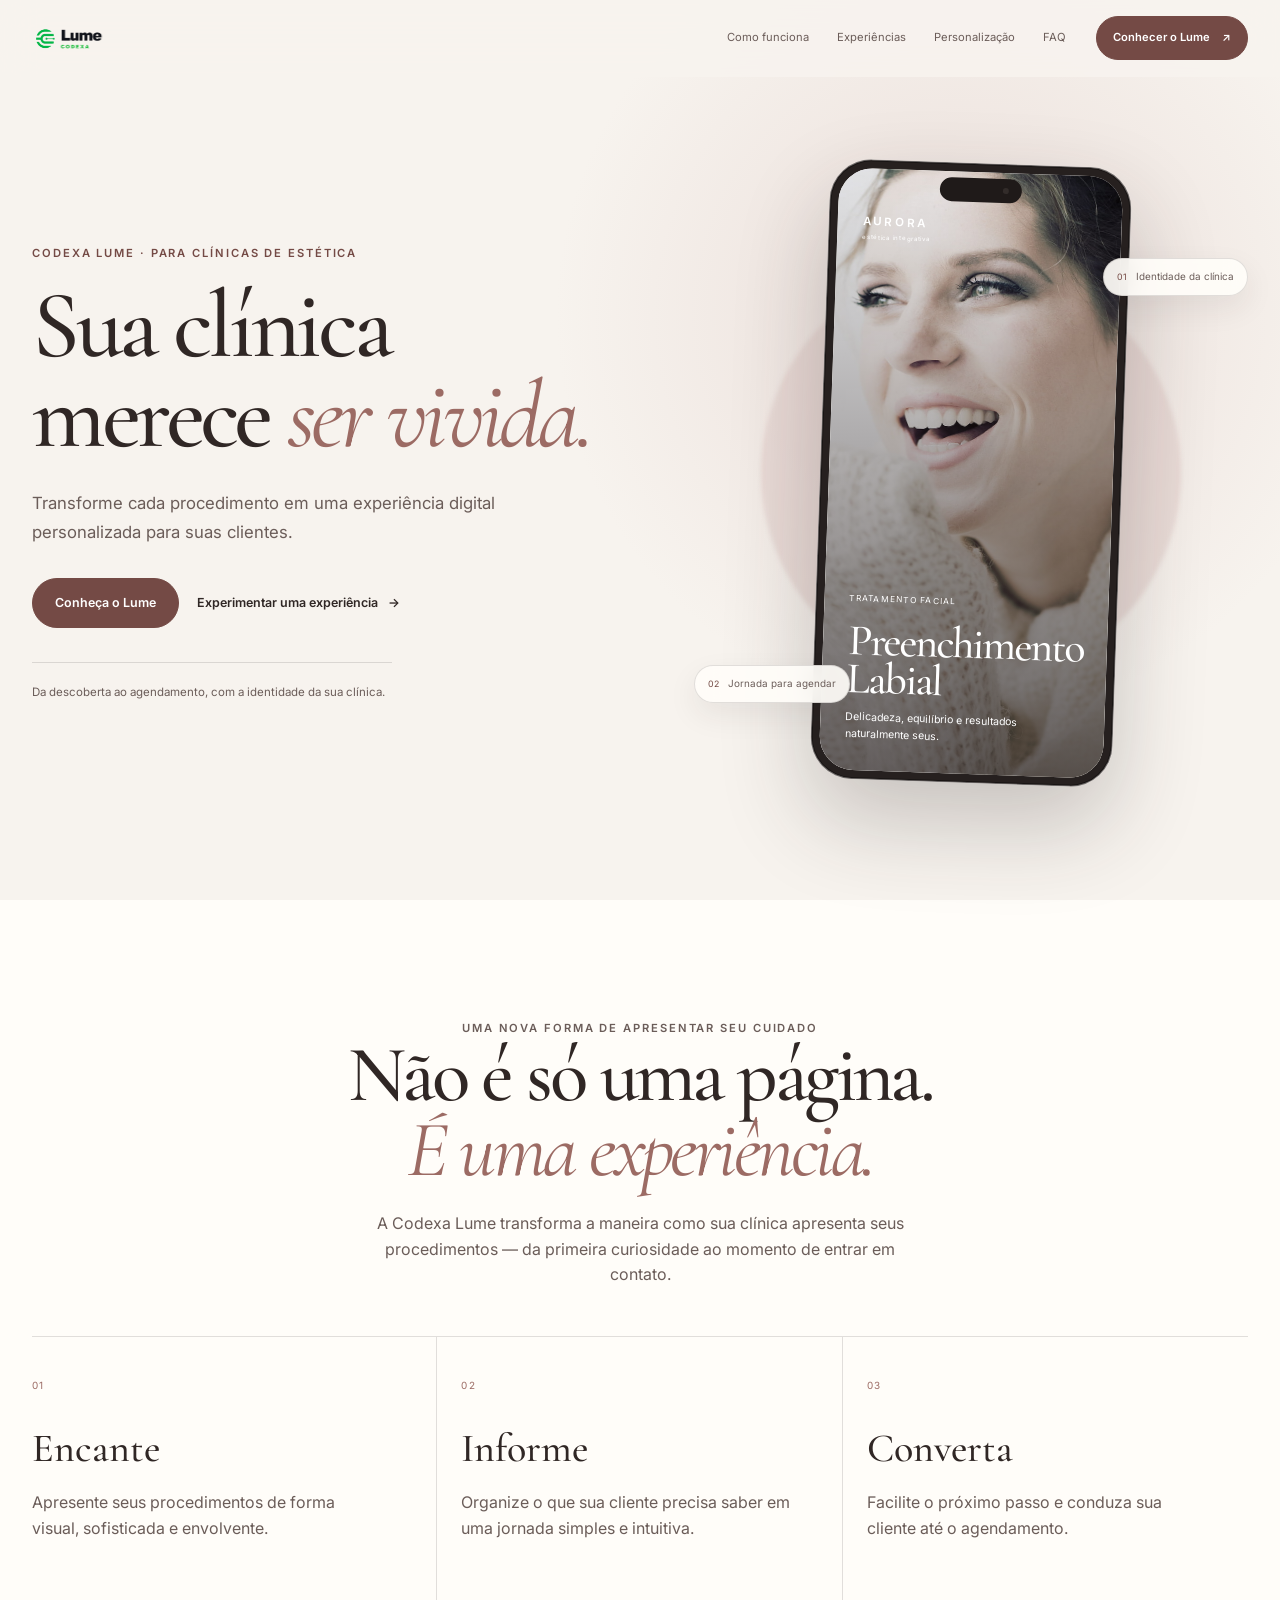
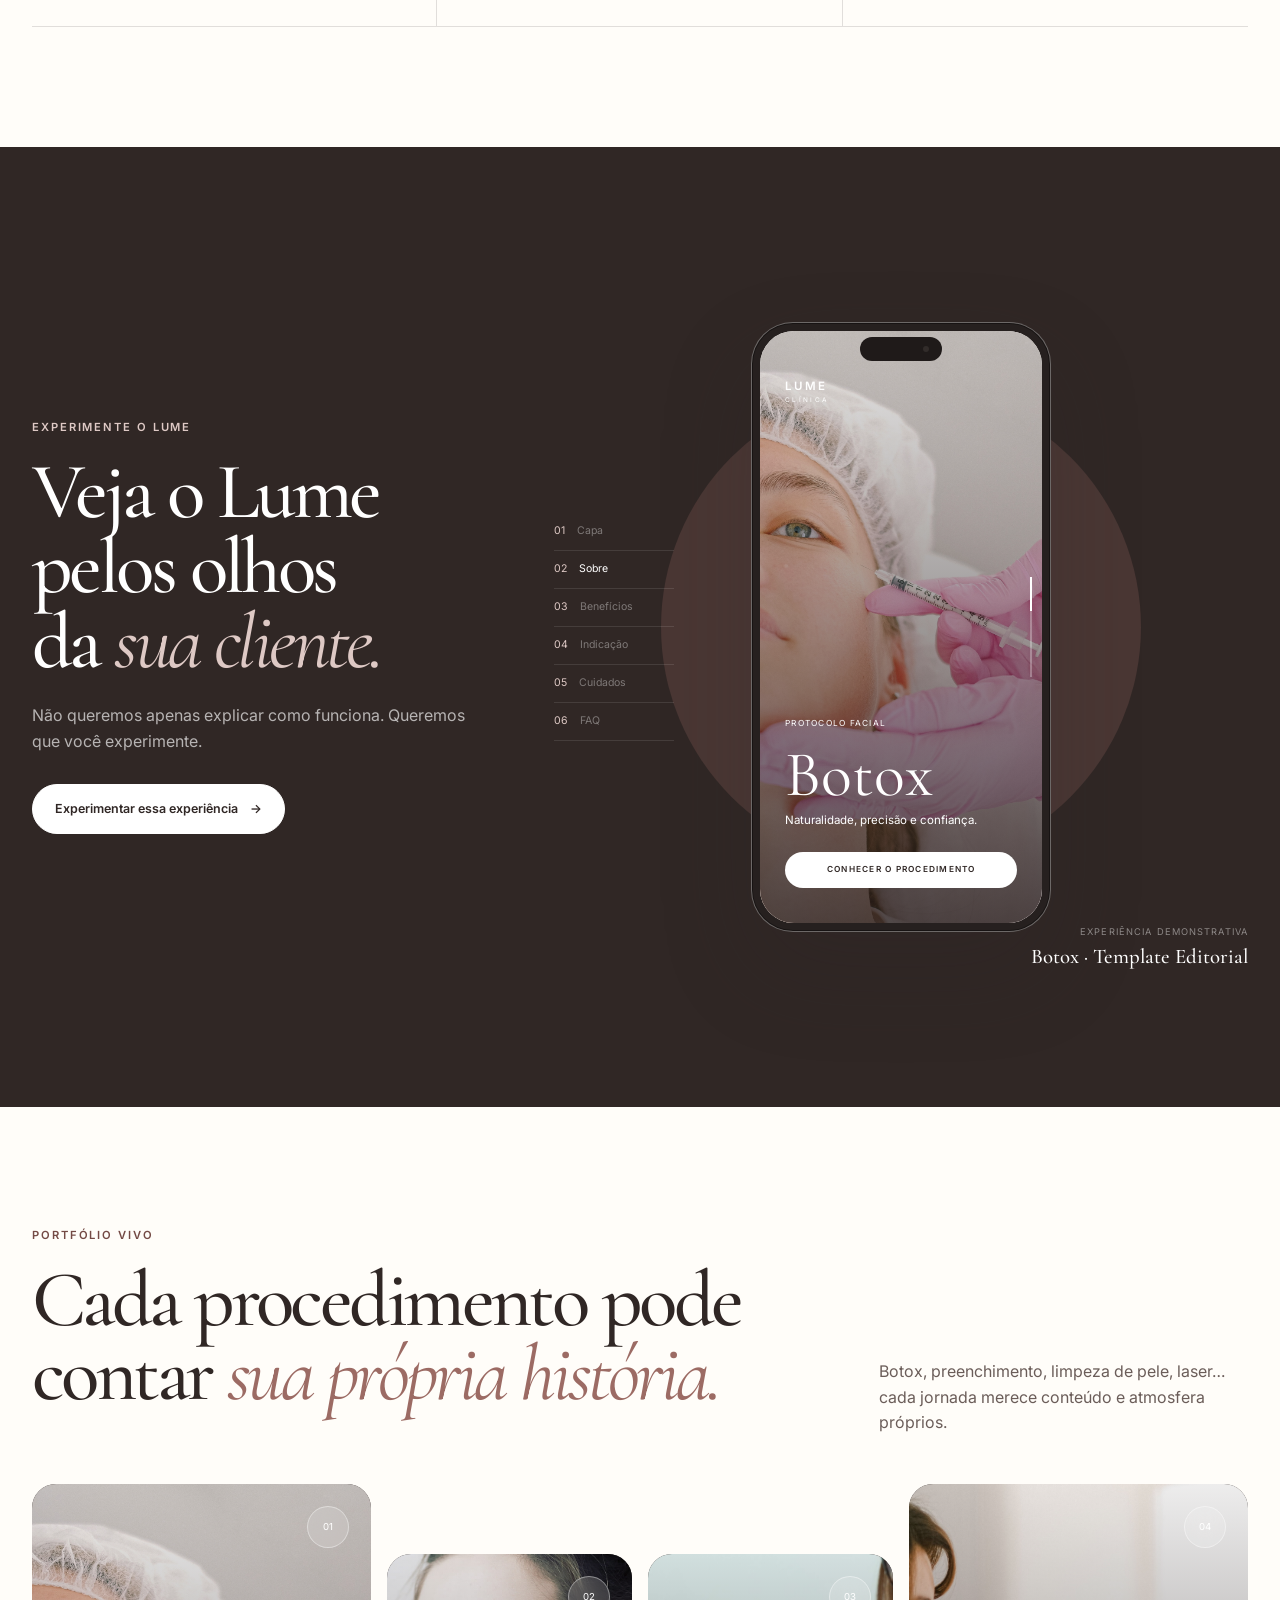
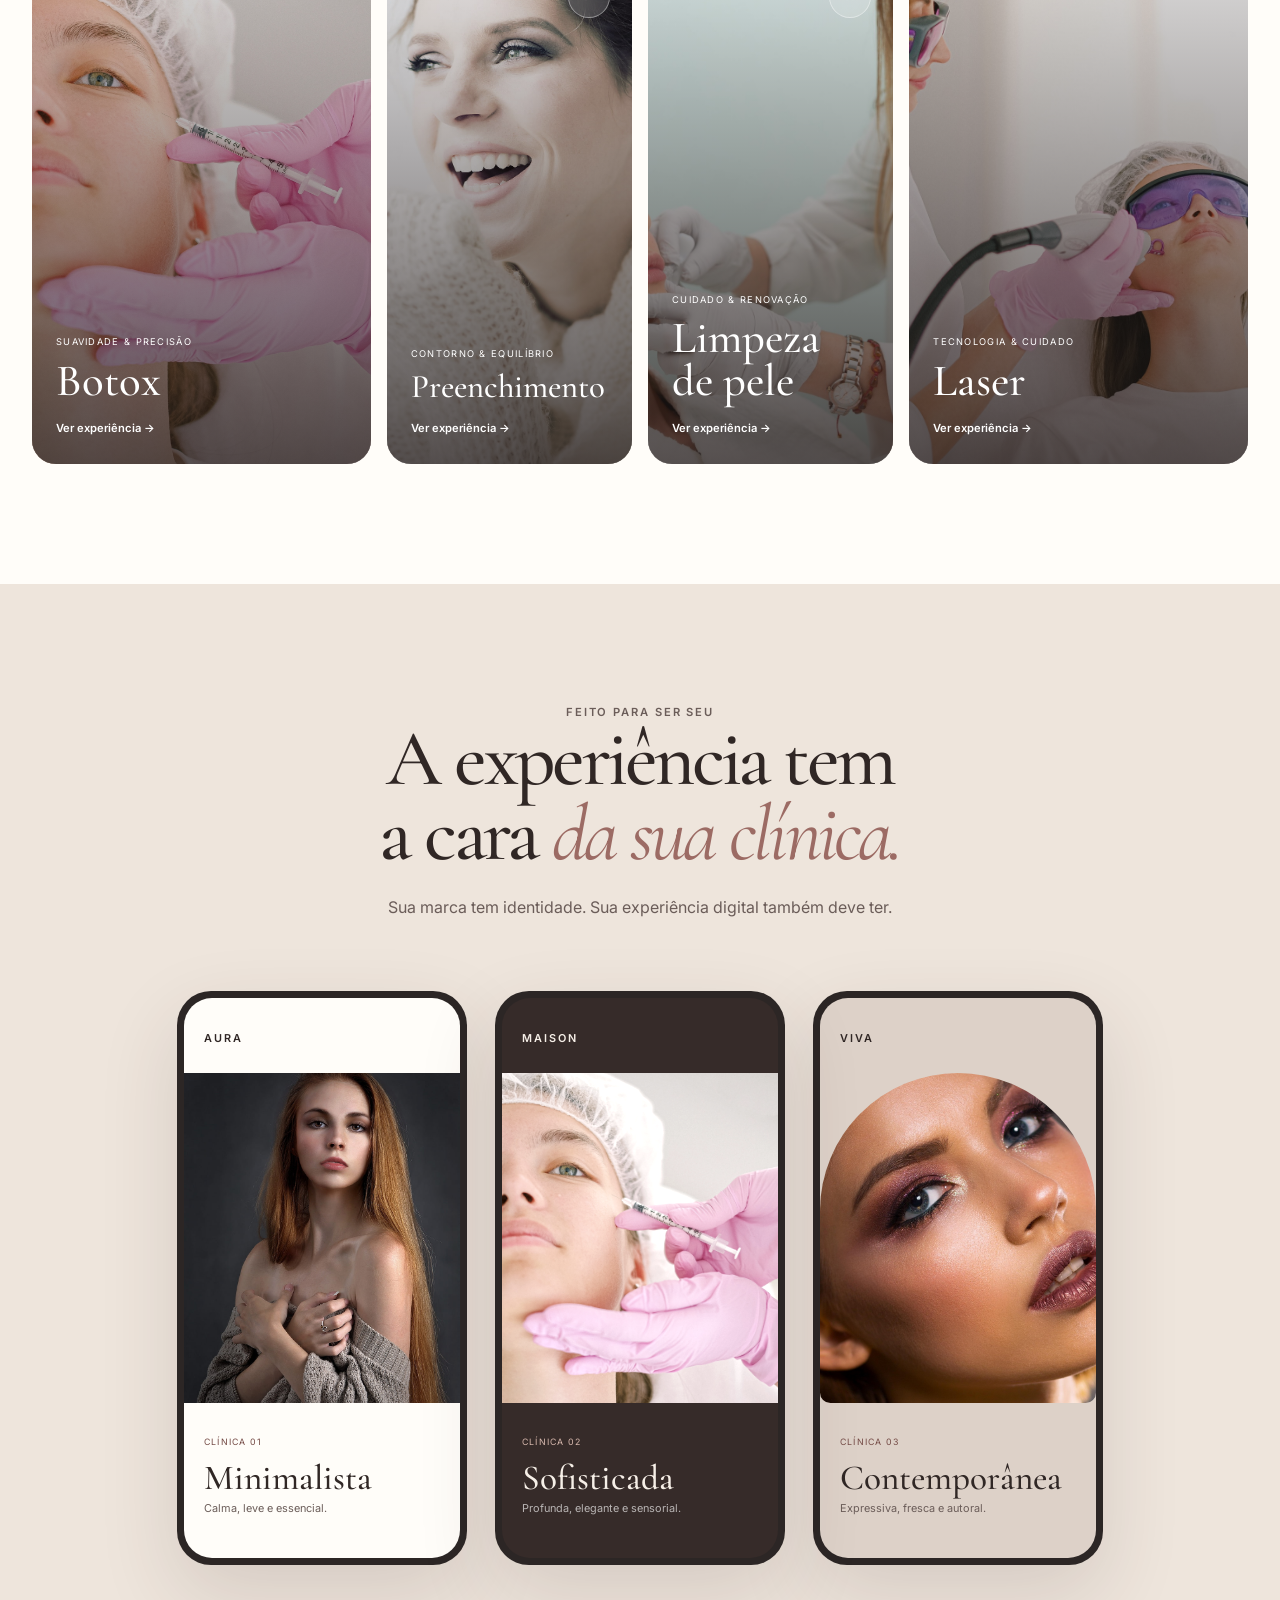
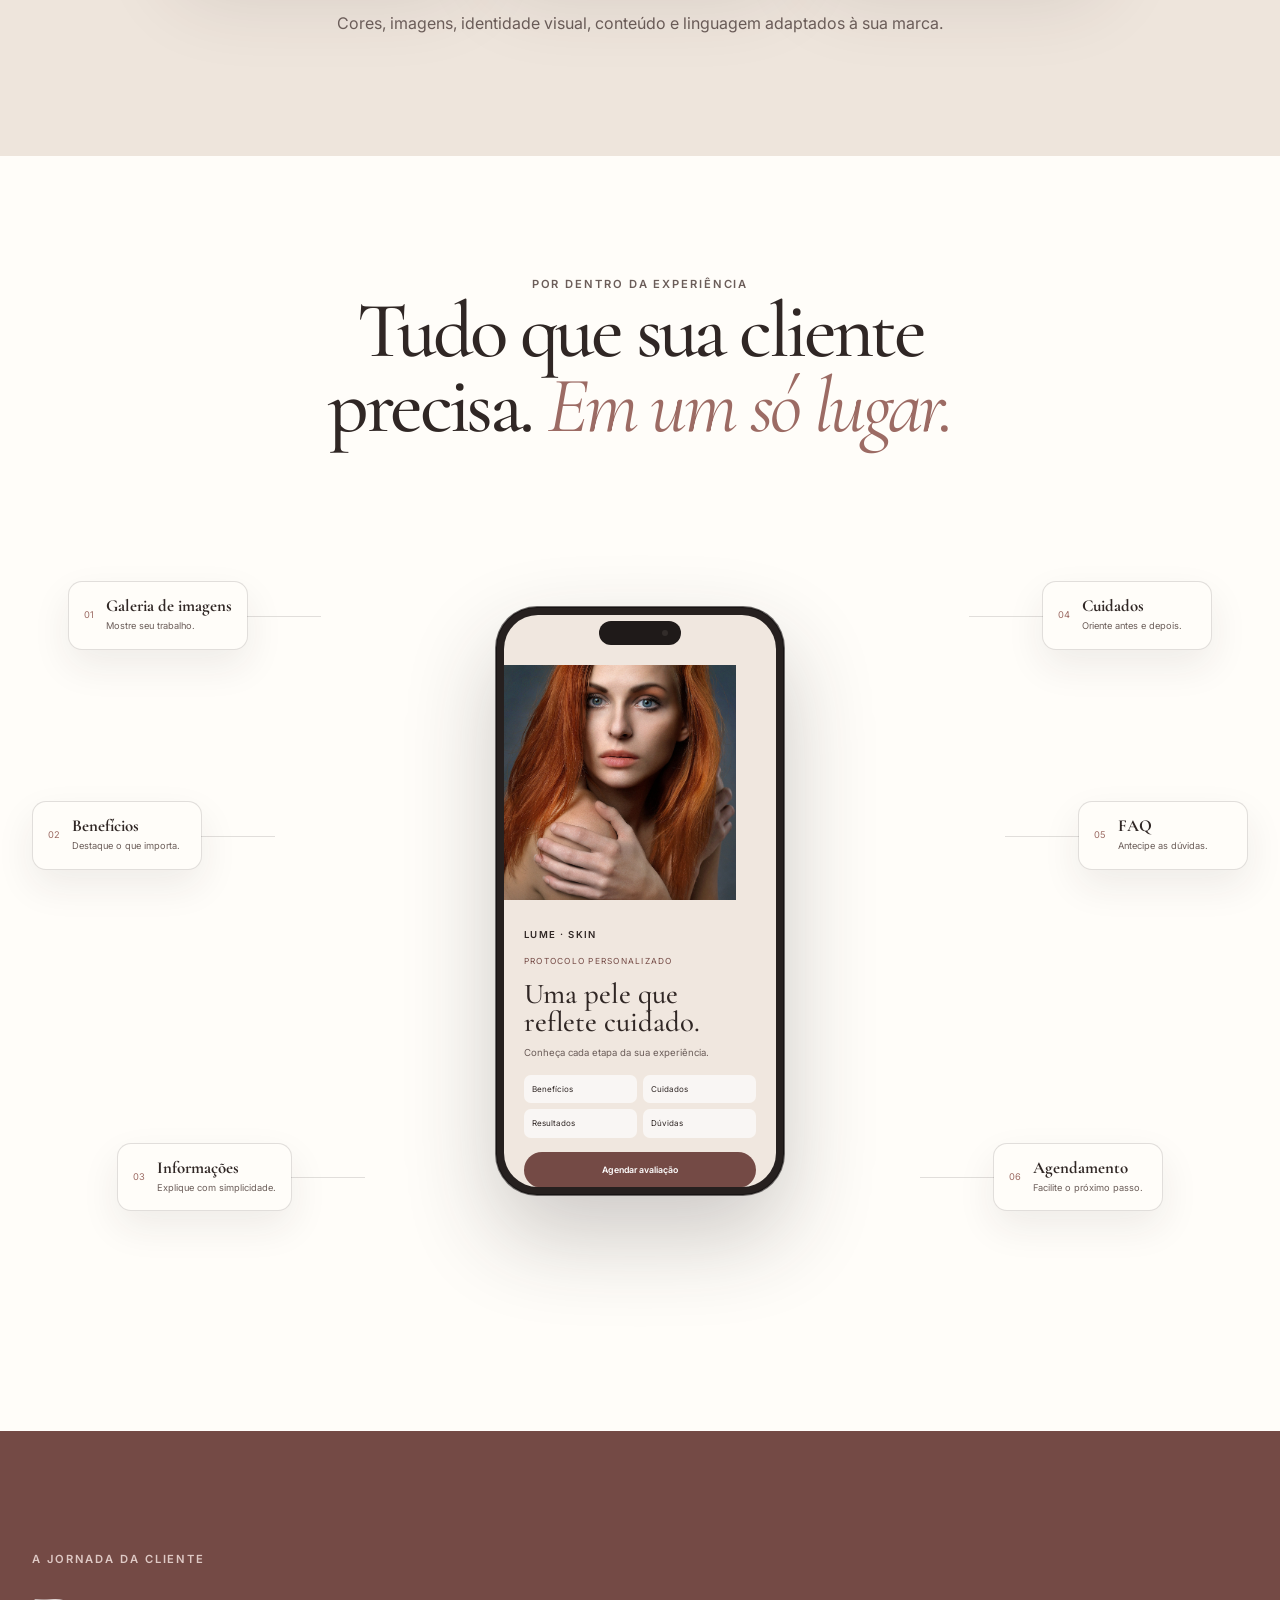
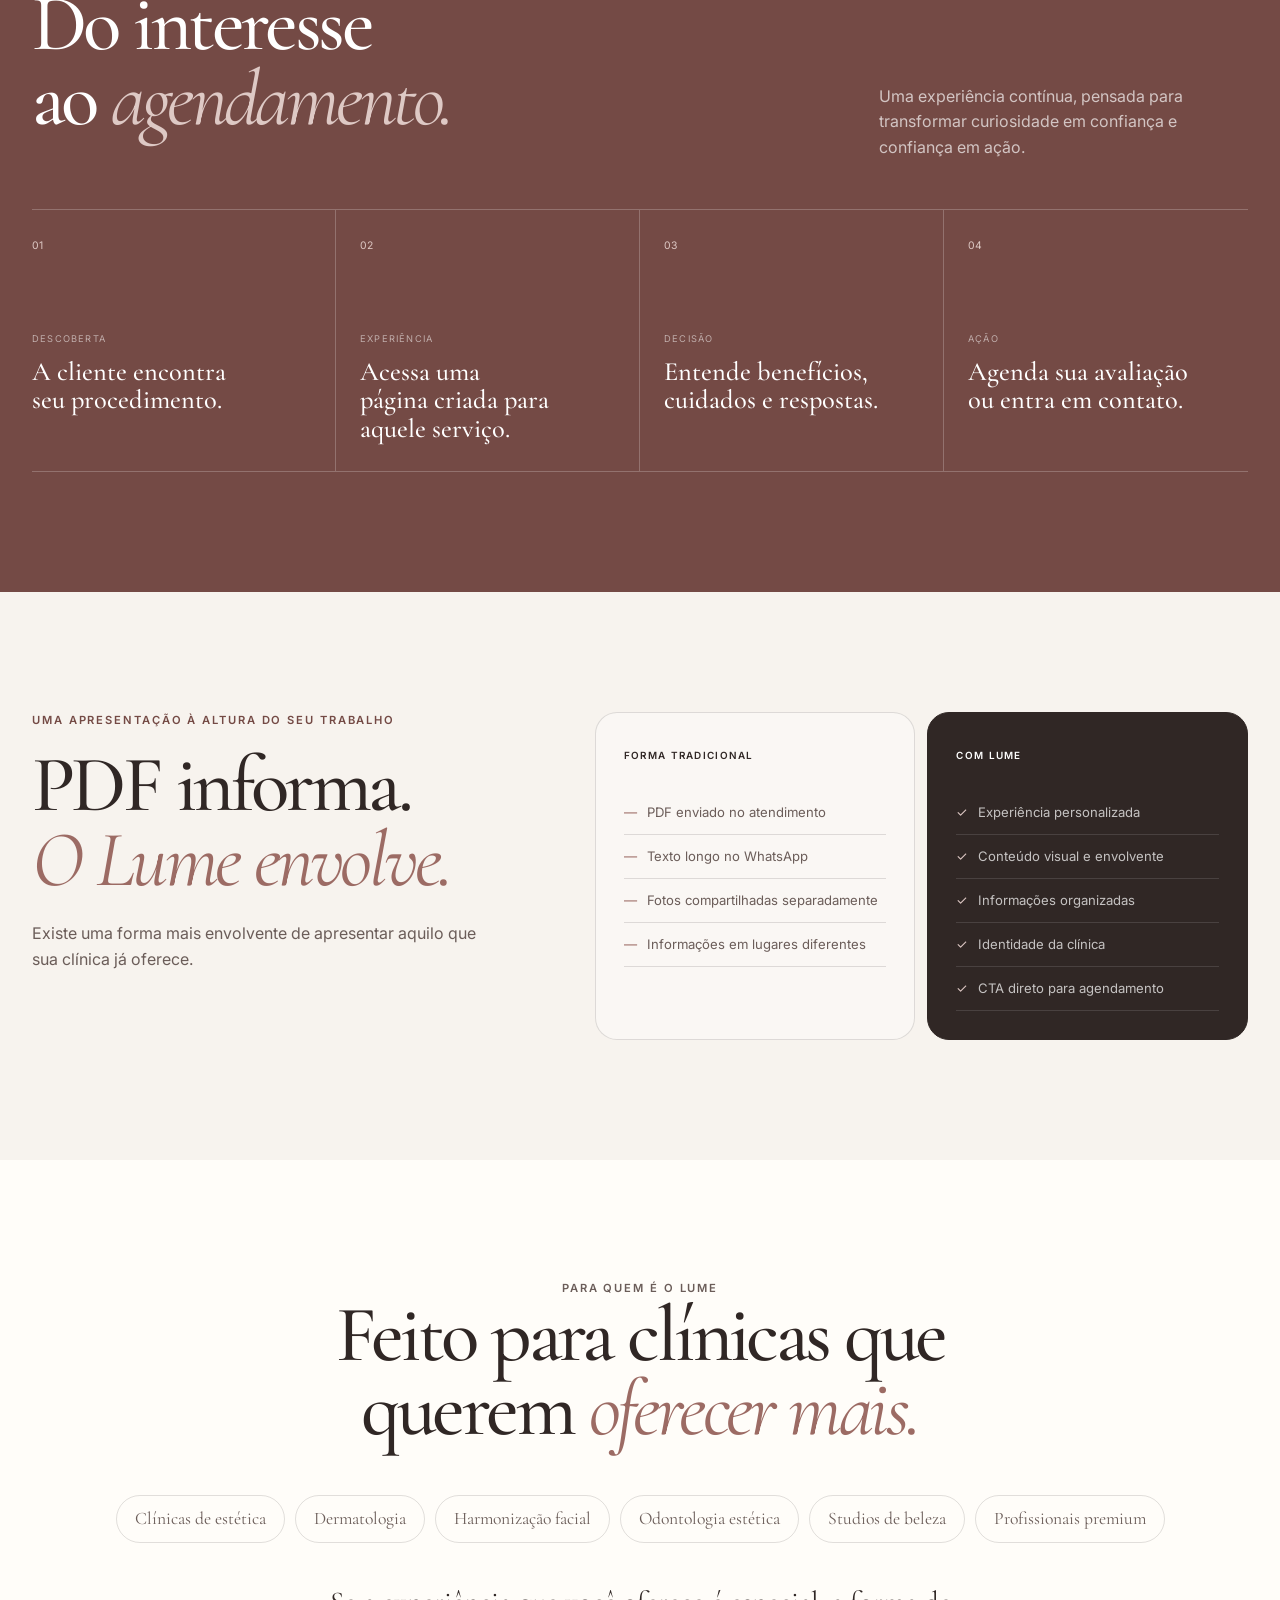
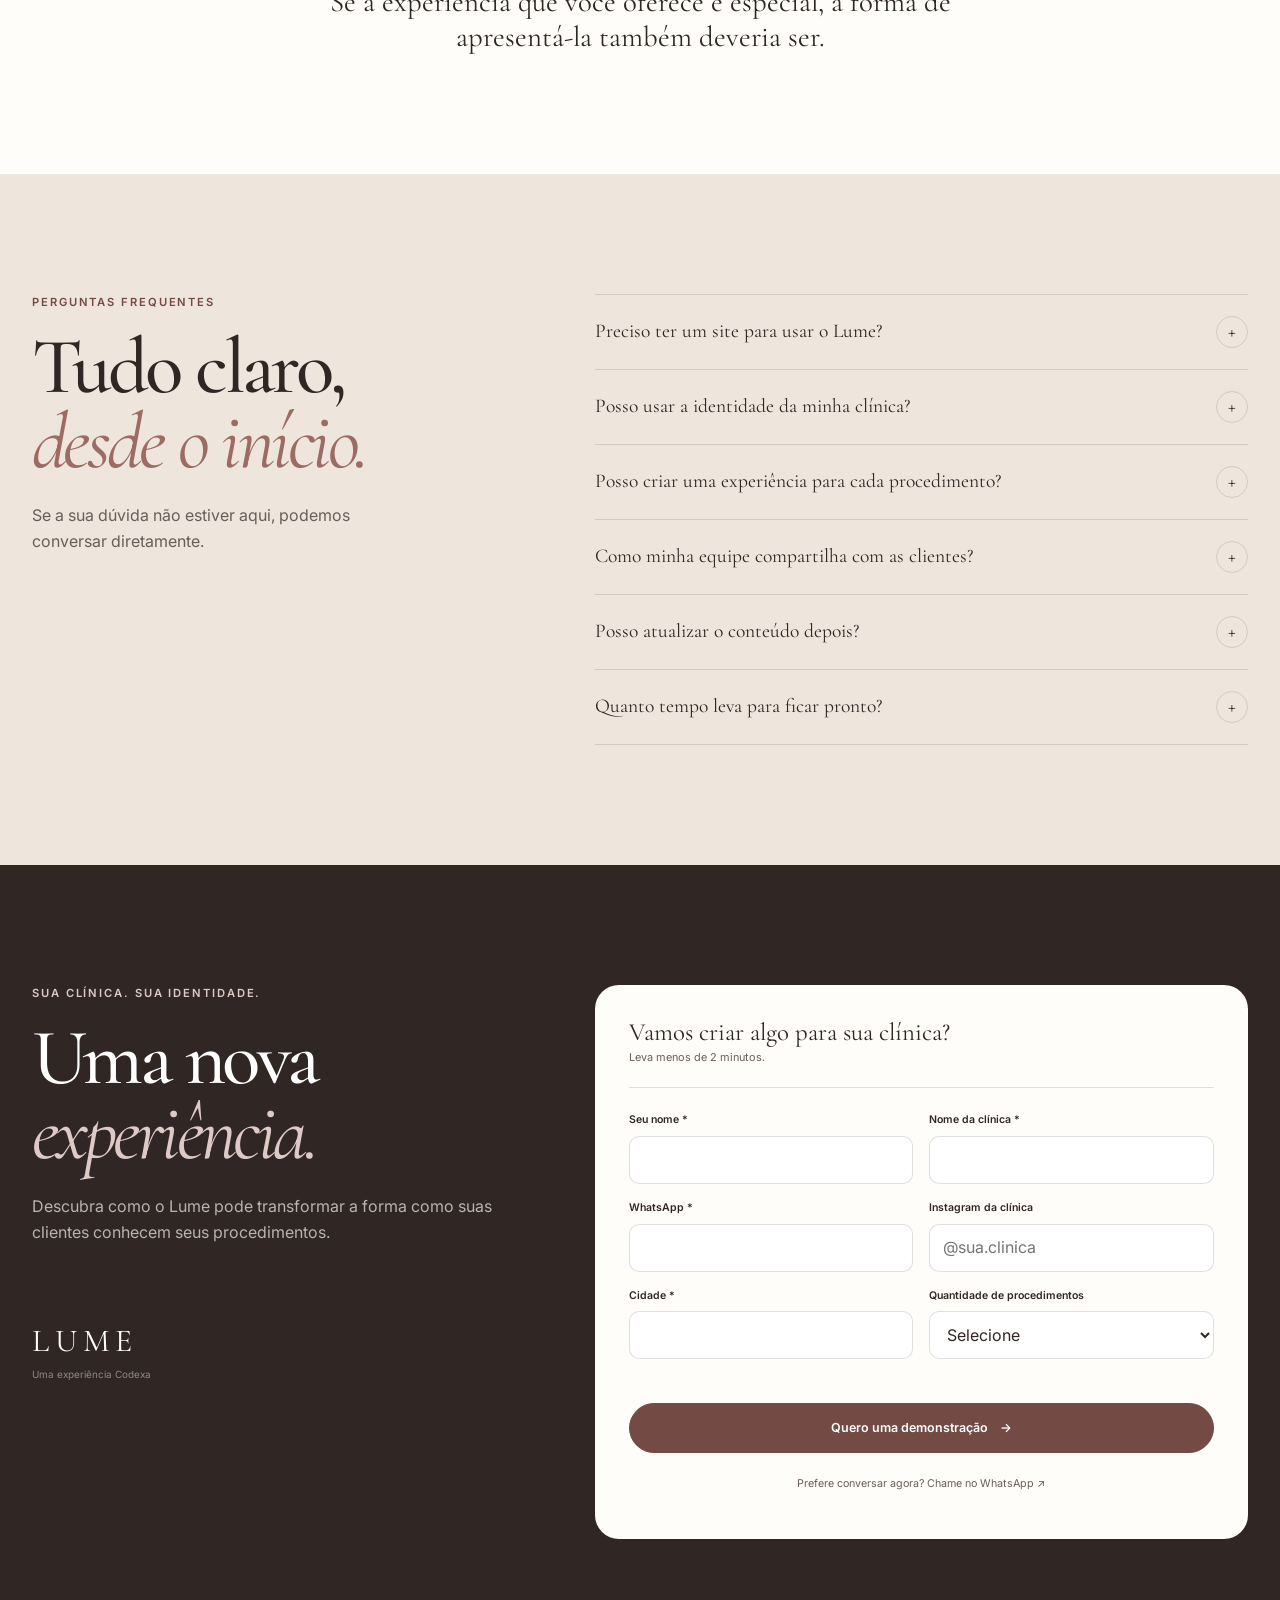
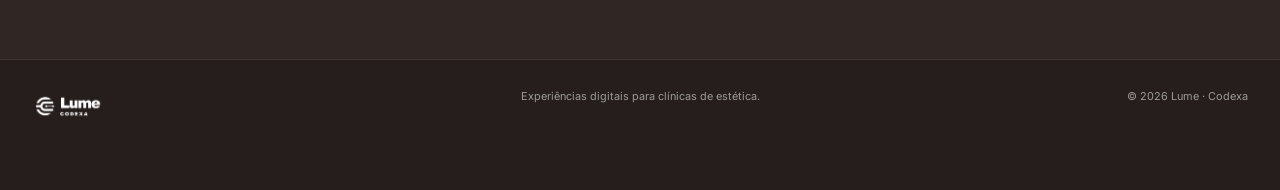
==== commit 876110dc: "feat: redesign Lume as an interactive clinic experience" ====
--- a/index.html
+++ b/index.html
@@ -3,9 +3,9 @@
 <head>
     <meta charset="UTF-8">
     <meta name="viewport" content="width=device-width, initial-scale=1.0">
-    <title>Lume | Experiências digitais para clínicas de estética</title>
-    <meta name="description" content="Árvore de links, site institucional e páginas individuais de procedimentos para transformar a presença digital da sua clínica em uma jornada clara até o agendamento.">
-    <meta name="theme-color" content="#f4f0eb">
+    <title>Codexa Lume | Experiências digitais para clínicas de estética</title>
+    <meta name="description" content="Transforme seus procedimentos em experiências digitais personalizadas para suas clientes com a Codexa Lume.">
+    <meta name="theme-color" content="#f7f3ee">
     <link rel="icon" type="image/png" href="images/logo-lume-mono.png">
     <link rel="preconnect" href="https://fonts.googleapis.com">
     <link rel="preconnect" href="https://fonts.gstatic.com" crossorigin>
@@ -14,255 +14,103 @@
 </head>
 <body>
     <a class="skip-link" href="#main-content">Pular para o conteúdo</a>
-
-    <header class="site-header">
+    <header class="site-header" id="site-header">
         <div class="shell header__inner">
-            <a class="brand" href="#inicio" aria-label="Lume — início">
-                <img src="images/logo-lume-mono.png" alt="Lume Codexa" width="708" height="282">
-            </a>
-
-            <nav class="header__nav" aria-label="Navegação principal">
-                <a href="#experiencia">A experiência</a>
-                <a href="#procedimentos">Procedimentos</a>
-                <a href="#templates">Templates</a>
-            </nav>
-
-            <a class="button button--small" href="https://wa.me/5548988512030?text=Ola%2C%20quero%20conhecer%20a%20experiencia%20Lume%20para%20minha%20clinica." target="_blank" rel="noopener noreferrer" aria-label="Falar com a Lume pelo WhatsApp (abre em nova aba)">Falar com a Lume <span aria-hidden="true">↗</span></a>
+            <a class="brand" href="#inicio" aria-label="Codexa Lume — início"><img src="images/logo-lume-mono.png" alt="Codexa Lume" width="708" height="282"></a>
+            <nav class="desktop-nav" aria-label="Navegação principal"><a href="#como-funciona">Como funciona</a><a href="#experiencias">Experiências</a><a href="#personalizacao">Personalização</a><a href="#faq">FAQ</a></nav>
+            <a class="button button--small header__cta" href="#demonstracao" data-event="click_conhecer_lume">Conhecer o Lume <span aria-hidden="true">↗</span></a>
+            <button class="menu-toggle" type="button" aria-expanded="false" aria-controls="mobile-nav" aria-label="Abrir menu"><span></span><span></span></button>
         </div>
+        <nav class="mobile-nav" id="mobile-nav" aria-label="Navegação mobile" hidden><a href="#como-funciona">Como funciona</a><a href="#experiencias">Experiências</a><a href="#personalizacao">Personalização</a><a href="#faq">FAQ</a><a href="#demonstracao">Conhecer o Lume</a></nav>
     </header>
 
     <main id="main-content">
-        <section class="sales-hero" id="inicio" aria-labelledby="hero-title">
-            <div class="shell sales-hero__grid">
-                <div class="sales-hero__content">
-                    <p class="eyebrow">Presença digital para clínicas de estética</p>
-                    <h1 id="hero-title">Cada clique deve aproximar alguém da <em>sua clínica.</em></h1>
-                    <p class="sales-hero__copy">Criamos uma experiência conectada — da bio do Instagram à página do procedimento — para apresentar sua marca, responder dúvidas e conduzir o interesse ao agendamento.</p>
-
-                    <div class="sales-hero__actions">
-                        <a class="button" href="#experiencia">Conhecer a experiência <span aria-hidden="true">↓</span></a>
-                        <a class="text-link" href="#templates">Ver templates <span aria-hidden="true">↗</span></a>
-                    </div>
-
-                    <ul class="channel-list" aria-label="Canais conectados pela experiência Lume">
-                        <li>Instagram</li>
-                        <li>Google</li>
-                        <li>WhatsApp</li>
-                    </ul>
+        <section class="hero" id="inicio" aria-labelledby="hero-title">
+            <div class="shell hero__grid">
+                <div class="hero__content reveal">
+                    <p class="eyebrow">Codexa Lume · para clínicas de estética</p>
+                    <h1 id="hero-title">Sua clínica merece <em>ser vivida.</em></h1>
+                    <p class="hero__copy">Transforme cada procedimento em uma experiência digital personalizada para suas clientes.</p>
+                    <div class="hero__actions"><a class="button" href="#como-funciona" data-event="click_conhecer_lume">Conheça o Lume</a><a class="text-link" href="template-1/procedimentos/botox.html" data-event="click_experimentar" data-demo="botox">Experimentar uma experiência <span aria-hidden="true">→</span></a></div>
+                    <p class="hero__aside">Da descoberta ao agendamento, com a identidade da sua clínica.</p>
                 </div>
-
-                <aside class="journey-card" aria-label="Jornada digital da clínica">
-                    <div class="journey-card__top">
-                        <p>Experiência Lume</p>
-                        <span>01—03</span>
-                    </div>
-
-                    <ol class="journey-list">
-                        <li>
-                            <span class="journey-list__number">01</span>
-                            <div>
-                                <strong>Árvore de links</strong>
-                                <small>O ponto de entrada da sua marca.</small>
-                            </div>
-                        </li>
-                        <li>
-                            <span class="journey-list__number">02</span>
-                            <div>
-                                <strong>Site institucional</strong>
-                                <small>Confiança, estrutura e posicionamento.</small>
-                            </div>
-                        </li>
-                        <li>
-                            <span class="journey-list__number">03</span>
-                            <div>
-                                <strong>Páginas de procedimentos</strong>
-                                <small>Informação clara até o agendamento.</small>
-                            </div>
-                        </li>
-                    </ol>
-
-                    <div class="journey-card__result">
-                        <span>Resultado</span>
-                        <strong>Uma jornada contínua, sem links soltos.</strong>
-                    </div>
-                </aside>
-            </div>
-        </section>
-
-        <section class="experience" id="experiencia" aria-labelledby="experience-title">
-            <div class="shell">
-                <div class="section-heading section-heading--wide">
-                    <div>
-                        <p class="eyebrow">Um sistema, não uma página isolada</p>
-                        <h2 id="experience-title">Sua presença digital trabalhando como uma <em>experiência única.</em></h2>
-                    </div>
-                    <p>Quem chega por um anúncio, pelo Instagram ou pelo Google encontra a mesma linguagem, entende o valor da clínica e sabe qual é o próximo passo.</p>
-                </div>
-
-                <div class="experience-grid">
-                    <article class="experience-card">
-                        <div class="experience-card__head">
-                            <span>01</span>
-                            <p>Entrada</p>
-                        </div>
-                        <h3>Árvore de links</h3>
-                        <p>Uma página rápida e organizada para concentrar campanhas, tratamentos, contato e agendamento sem perder a identidade da clínica.</p>
-                        <ul>
-                            <li>Bio do Instagram</li>
-                            <li>Campanhas e destaques</li>
-                            <li>Acesso direto ao WhatsApp</li>
-                        </ul>
-                    </article>
-
-                    <article class="experience-card experience-card--accent">
-                        <div class="experience-card__head">
-                            <span>02</span>
-                            <p>Autoridade</p>
-                        </div>
-                        <h3>Site institucional</h3>
-                        <p>O lugar onde sua marca ganha contexto: proposta, ambiente, especialistas, diferenciais e uma narrativa coerente com o cuidado presencial.</p>
-                        <ul>
-                            <li>Posicionamento da marca</li>
-                            <li>Equipe e estrutura</li>
-                            <li>Jornada até o agendamento</li>
-                        </ul>
-                    </article>
-
-                    <article class="experience-card">
-                        <div class="experience-card__head">
-                            <span>03</span>
-                            <p>Decisão</p>
-                        </div>
-                        <h3>Páginas de procedimentos</h3>
-                        <p>Cada tratamento ganha uma página própria para explicar, acolher dúvidas e conversar com a intenção de quem já procura por aquele procedimento.</p>
-                        <ul>
-                            <li>Conteúdo claro e específico</li>
-                            <li>Estrutura pensada para busca</li>
-                            <li>CTA contextual para contato</li>
-                        </ul>
-                    </article>
-                </div>
-
-                <div class="conversion-path" aria-label="Caminho da descoberta ao agendamento">
-                    <span>Descoberta</span>
-                    <i aria-hidden="true"></i>
-                    <span>Confiança</span>
-                    <i aria-hidden="true"></i>
-                    <span>Entendimento</span>
-                    <i aria-hidden="true"></i>
-                    <strong>Agendamento</strong>
+                <div class="hero__visual reveal" aria-label="Demonstração da experiência digital Clínica Aurora">
+                    <div class="hero__halo" aria-hidden="true"></div>
+                    <div class="phone phone--hero"><div class="phone__hardware"><span></span></div><div class="phone__screen"><div class="phone__scroll">
+                        <div class="phone-cover phone-cover--aurora"><div class="phone-brand">AURORA <small>estética integrativa</small></div><div class="phone-cover__copy"><span>Tratamento facial</span><h2>Preenchimento<br>Labial</h2><p>Delicadeza, equilíbrio e resultados naturalmente seus.</p></div></div>
+                        <div class="phone-panel"><span class="phone-kicker">Sobre o procedimento</span><h3>Beleza que respeita seus traços.</h3><p>Um plano cuidadoso para realçar contornos, hidratação e simetria.</p><ul><li>Avaliação personalizada</li><li>Resultado progressivo</li><li>Acompanhamento próximo</li></ul><span class="phone-button">Agendar avaliação</span></div>
+                    </div></div></div>
+                    <div class="hero__note hero__note--top"><span>01</span> Identidade da clínica</div><div class="hero__note hero__note--bottom"><span>02</span> Jornada para agendar</div>
                 </div>
             </div>
         </section>
 
-        <section class="procedures" id="procedimentos" aria-labelledby="procedures-title">
-            <div class="shell procedures__grid">
-                <div class="procedures__content">
-                    <p class="eyebrow">Uma tela para cada intenção</p>
-                    <h2 id="procedures-title">Seu paciente não pesquisa “clínica”. Ele pesquisa o <em>procedimento.</em></h2>
-                    <p>Por isso, os tratamentos principais ganham páginas individuais: uma conversa focada em quem quer entender como funciona, para quem é indicado e como dar o próximo passo.</p>
-                    <p class="procedures__note">Estrutura pensada para descoberta orgânica, sem promessas de posição ou ranking.</p>
-                </div>
+        <section class="definition section" id="como-funciona" aria-labelledby="definition-title"><div class="shell">
+            <header class="section-heading section-heading--center reveal"><p class="eyebrow">Uma nova forma de apresentar seu cuidado</p><h2 id="definition-title">Não é só uma página.<br><em>É uma experiência.</em></h2><p>A Codexa Lume transforma a maneira como sua clínica apresenta seus procedimentos — da primeira curiosidade ao momento de entrar em contato.</p></header>
+            <div class="principles"><article class="principle reveal"><span>01</span><h3>Encante</h3><p>Apresente seus procedimentos de forma visual, sofisticada e envolvente.</p></article><article class="principle reveal"><span>02</span><h3>Informe</h3><p>Organize o que sua cliente precisa saber em uma jornada simples e intuitiva.</p></article><article class="principle reveal"><span>03</span><h3>Converta</h3><p>Facilite o próximo passo e conduza sua cliente até o agendamento.</p></article></div>
+        </div></section>
 
-                <div class="procedure-links" aria-label="Exemplos de páginas de procedimentos">
-                    <a href="template-1/procedimentos/botox.html">
-                        <span>01</span>
-                        <div>
-                            <strong>Botox</strong>
-                            <small>Visão geral do procedimento</small>
-                        </div>
-                        <b aria-hidden="true">↗</b>
-                    </a>
-                    <a href="template-1/procedimentos/preenchimento-facial.html">
-                        <span>02</span>
-                        <div>
-                            <strong>Preenchimento facial</strong>
-                            <small>Visão geral do procedimento</small>
-                        </div>
-                        <b aria-hidden="true">↗</b>
-                    </a>
-                    <a href="template-1/procedimentos/limpeza-de-pele.html">
-                        <span>03</span>
-                        <div>
-                            <strong>Limpeza de pele</strong>
-                            <small>Visão geral do procedimento</small>
-                        </div>
-                        <b aria-hidden="true">↗</b>
-                    </a>
-                </div>
+        <section class="demo section" id="demonstracao" aria-labelledby="demo-title"><div class="shell demo__grid">
+            <div class="demo__intro reveal"><p class="eyebrow">Experimente o Lume</p><h2 id="demo-title">Veja o Lume pelos olhos da <em>sua cliente.</em></h2><p>Não queremos apenas explicar como funciona. Queremos que você experimente.</p><a class="button button--light" href="template-1/procedimentos/botox.html" data-event="open_demo" data-demo="botox">Experimentar essa experiência <span aria-hidden="true">→</span></a></div>
+            <div class="demo__stage reveal">
+                <ol class="demo__chapters" aria-label="Conteúdo da experiência de Botox"><li class="is-active"><span>01</span> Capa</li><li><span>02</span> Sobre</li><li><span>03</span> Benefícios</li><li><span>04</span> Indicação</li><li><span>05</span> Cuidados</li><li><span>06</span> FAQ</li></ol>
+                <div class="phone phone--demo"><div class="phone__hardware"><span></span></div><div class="phone__screen"><div class="demo-screen"><img src="images/clinic-injectable.jpg" alt="Profissional realizando procedimento estético facial" width="1333" height="2000"><div class="demo-screen__overlay"></div><div class="demo-screen__brand">LUME <span>CLÍNICA</span></div><div class="demo-screen__copy"><span>Protocolo facial</span><h3>Botox</h3><p>Naturalidade, precisão e confiança.</p><span class="phone-button phone-button--light">Conhecer o procedimento</span></div><div class="demo-screen__progress"><i></i></div></div></div></div>
+                <div class="demo__caption"><span>Experiência demonstrativa</span><strong>Botox · Template Editorial</strong></div>
             </div>
-        </section>
+        </div></section>
 
-        <section class="templates" id="templates" aria-labelledby="templates-title">
-            <div class="shell">
-                <div class="section-heading">
-                    <div>
-                        <p class="eyebrow">Escolha uma direção de marca</p>
-                        <h2 id="templates-title">Experiências para ver, navegar e sentir.</h2>
-                    </div>
-                    <p>Os templates são o ponto de partida visual. A experiência final é construída com a identidade, os tratamentos e a jornada da sua clínica.</p>
-                </div>
+        <section class="portfolio section" id="experiencias" aria-labelledby="portfolio-title"><div class="shell">
+            <header class="section-heading reveal"><div><p class="eyebrow">Portfólio vivo</p><h2 id="portfolio-title">Cada procedimento pode contar <em>sua própria história.</em></h2></div><p>Botox, preenchimento, limpeza de pele, laser… cada jornada merece conteúdo e atmosfera próprios.</p></header>
+            <div class="experience-gallery">
+                <a class="experience-card experience-card--botox reveal" href="template-1/procedimentos/botox.html" data-event="click_ver_experiencia" data-demo="botox"><img src="images/clinic-injectable.jpg" alt="Demonstração de uma experiência sobre Botox" width="1333" height="2000" loading="lazy"><span class="experience-card__index">01</span><div><small>Suavidade & precisão</small><h3>Botox</h3><span>Ver experiência →</span></div></a>
+                <a class="experience-card experience-card--fill reveal" href="template-1/procedimentos/preenchimento-facial.html" data-event="click_ver_experiencia" data-demo="preenchimento"><img src="images/hero-option-2.jpg" alt="Demonstração de uma experiência sobre preenchimento facial" width="1024" height="1024" loading="lazy"><span class="experience-card__index">02</span><div><small>Contorno & equilíbrio</small><h3>Preenchimento</h3><span>Ver experiência →</span></div></a>
+                <a class="experience-card experience-card--skin reveal" href="template-1/procedimentos/limpeza-de-pele.html" data-event="click_ver_experiencia" data-demo="limpeza-de-pele"><img src="images/clinic-consultation.jpg" alt="Demonstração de uma experiência sobre limpeza de pele" width="2000" height="1334" loading="lazy"><span class="experience-card__index">03</span><div><small>Cuidado & renovação</small><h3>Limpeza de pele</h3><span>Ver experiência →</span></div></a>
+                <a class="experience-card experience-card--laser reveal" href="template-1/procedimentos/laser.html" data-event="click_ver_experiencia" data-demo="laser"><img src="images/clinic-laser-treatment.jpg" alt="Demonstração de uma experiência sobre tratamento a laser" width="2000" height="1333" loading="lazy"><span class="experience-card__index">04</span><div><small>Tecnologia & cuidado</small><h3>Laser</h3><span>Ver experiência →</span></div></a>
+            </div>
+        </div></section>
 
-                <div class="template-grid">
-                    <a class="template-card" href="template-1/" aria-describedby="template-1-description">
-                        <figure class="template-card__media">
-                            <img src="images/preview-template-1.png" alt="Prévia do Template Editorial Essencial aplicado a uma clínica de estética" width="1920" height="1080">
-                            <span class="template-card__status">Disponível</span>
-                        </figure>
+        <section class="personalization section" id="personalizacao" aria-labelledby="personalization-title"><div class="shell">
+            <header class="section-heading section-heading--center reveal"><p class="eyebrow">Feito para ser seu</p><h2 id="personalization-title">A experiência tem a cara <em>da sua clínica.</em></h2><p>Sua marca tem identidade. Sua experiência digital também deve ter.</p></header>
+            <div class="style-showcase" aria-label="Três exemplos de personalização visual">
+                <article class="style-phone style-phone--clean reveal"><div class="style-phone__screen"><span>AURA</span><img src="images/hero-option-1.jpg" alt="Experiência clean da Clínica Aura" width="1024" height="1024" loading="lazy"><div><small>Clínica 01</small><h3>Minimalista</h3><p>Calma, leve e essencial.</p></div></div></article>
+                <article class="style-phone style-phone--luxe reveal"><div class="style-phone__screen"><span>MAISON</span><img src="images/clinic-injectable.jpg" alt="Experiência sofisticada da Clínica Maison" width="1333" height="2000" loading="lazy"><div><small>Clínica 02</small><h3>Sofisticada</h3><p>Profunda, elegante e sensorial.</p></div></div></article>
+                <article class="style-phone style-phone--modern reveal"><div class="style-phone__screen"><span>VIVA</span><img src="images/hero-option-3.jpg" alt="Experiência moderna da Clínica Viva" width="1024" height="1024" loading="lazy"><div><small>Clínica 03</small><h3>Contemporânea</h3><p>Expressiva, fresca e autoral.</p></div></div></article>
+            </div>
+            <p class="personalization__note reveal">Cores, imagens, identidade visual, conteúdo e linguagem adaptados à sua marca.</p>
+        </div></section>
 
-                        <div class="template-card__content">
-                            <p class="template-card__label">Template 01 · Editorial</p>
-                            <h3>Editorial Essencial</h3>
-                            <p id="template-1-description" class="template-card__description">Fotografia imersiva, ritmo sereno e uma jornada direta até o agendamento.</p>
-                            <div class="template-card__footer">
-                                <span>Abrir experiência</span>
-                                <span class="template-card__arrow" aria-hidden="true">↗</span>
-                            </div>
-                        </div>
-                    </a>
+        <section class="inside section" aria-labelledby="inside-title"><div class="shell">
+            <header class="section-heading section-heading--center reveal"><p class="eyebrow">Por dentro da experiência</p><h2 id="inside-title">Tudo que sua cliente precisa. <em>Em um só lugar.</em></h2></header>
+            <div class="inside__composition reveal">
+                <div class="inside-callout inside-callout--gallery"><span>01</span><div><strong>Galeria de imagens</strong><small>Mostre seu trabalho.</small></div></div><div class="inside-callout inside-callout--benefits"><span>02</span><div><strong>Benefícios</strong><small>Destaque o que importa.</small></div></div><div class="inside-callout inside-callout--info"><span>03</span><div><strong>Informações</strong><small>Explique com simplicidade.</small></div></div><div class="inside-callout inside-callout--care"><span>04</span><div><strong>Cuidados</strong><small>Oriente antes e depois.</small></div></div><div class="inside-callout inside-callout--faq"><span>05</span><div><strong>FAQ</strong><small>Antecipe as dúvidas.</small></div></div><div class="inside-callout inside-callout--booking"><span>06</span><div><strong>Agendamento</strong><small>Facilite o próximo passo.</small></div></div>
+                <div class="phone phone--inside"><div class="phone__hardware"><span></span></div><div class="phone__screen"><div class="inside-screen"><img src="images/hero-option-4.jpg" alt="Tela de uma experiência Lume personalizada" width="1024" height="1024" loading="lazy"><span class="inside-screen__brand">LUME · SKIN</span><div class="inside-screen__copy"><small>Protocolo personalizado</small><h3>Uma pele que reflete cuidado.</h3><p>Conheça cada etapa da sua experiência.</p></div><div class="inside-screen__tiles"><span>Benefícios</span><span>Cuidados</span><span>Resultados</span><span>Dúvidas</span></div><span class="phone-button">Agendar avaliação</span></div></div></div>
+            </div>
+        </div></section>
 
-                    <a class="template-card template-card--natural" href="template-2/" aria-describedby="template-2-description">
-                        <figure class="template-card__media">
-                            <img src="images/preview-template-2.png" alt="Prévia do Template Editorial Natural aplicado a uma clínica de estética" width="1920" height="1080">
-                            <span class="template-card__status">Novo</span>
-                        </figure>
+        <section class="journey section" aria-labelledby="journey-title"><div class="shell">
+            <header class="section-heading reveal"><div><p class="eyebrow">A jornada da cliente</p><h2 id="journey-title">Do interesse ao <em>agendamento.</em></h2></div><p>Uma experiência contínua, pensada para transformar curiosidade em confiança e confiança em ação.</p></header>
+            <ol class="journey__path"><li class="reveal"><span>01</span><div><small>Descoberta</small><h3>A cliente encontra seu procedimento.</h3></div></li><li class="reveal"><span>02</span><div><small>Experiência</small><h3>Acessa uma página criada para aquele serviço.</h3></div></li><li class="reveal"><span>03</span><div><small>Decisão</small><h3>Entende benefícios, cuidados e respostas.</h3></div></li><li class="reveal"><span>04</span><div><small>Ação</small><h3>Agenda sua avaliação ou entra em contato.</h3></div></li></ol>
+        </div></section>
 
-                        <div class="template-card__content">
-                            <p class="template-card__label">Template 02 · Natural</p>
-                            <h3>Editorial Natural</h3>
-                            <p id="template-2-description" class="template-card__description">Composição modular, tons rosé e uma presença autoral inspirada em editoriais de beleza.</p>
-                            <div class="template-card__footer">
-                                <span>Abrir experiência</span>
-                                <span class="template-card__arrow" aria-hidden="true">↗</span>
-                            </div>
-                        </div>
-                    </a>
-                </div>
+        <section class="comparison section" aria-labelledby="comparison-title"><div class="shell comparison__grid">
+            <div class="comparison__intro reveal"><p class="eyebrow">Uma apresentação à altura do seu trabalho</p><h2 id="comparison-title">PDF informa.<br><em>O Lume envolve.</em></h2><p>Existe uma forma mais envolvente de apresentar aquilo que sua clínica já oferece.</p></div>
+            <div class="comparison__panels reveal"><article><span>Forma tradicional</span><ul><li>PDF enviado no atendimento</li><li>Texto longo no WhatsApp</li><li>Fotos compartilhadas separadamente</li><li>Informações em lugares diferentes</li></ul></article><article class="comparison__lume"><span>Com Lume</span><ul><li>Experiência personalizada</li><li>Conteúdo visual e envolvente</li><li>Informações organizadas</li><li>Identidade da clínica</li><li>CTA direto para agendamento</li></ul></article></div>
+        </div></section>
 
-                <p class="collection-note"><span>03</span> Uma nova direção visual será adicionada à coleção.</p>
-            </div>
-        </section>
+        <section class="audiences section" aria-labelledby="audiences-title"><div class="shell"><header class="section-heading section-heading--center reveal"><p class="eyebrow">Para quem é o Lume</p><h2 id="audiences-title">Feito para clínicas que querem <em>oferecer mais.</em></h2></header><ul class="audiences__list reveal"><li>Clínicas de estética</li><li>Dermatologia</li><li>Harmonização facial</li><li>Odontologia estética</li><li>Studios de beleza</li><li>Profissionais premium</li></ul><p class="audiences__closing reveal">Se a experiência que você oferece é especial, a forma de apresentá-la também deveria ser.</p></div></section>
 
-        <section class="final-cta" id="contato" aria-labelledby="cta-title">
-            <div class="shell final-cta__inner">
-                <div>
-                    <p class="eyebrow">Do primeiro clique ao contato</p>
-                    <h2 id="cta-title">Sua clínica já entrega cuidado. Sua presença digital precisa <em>continuar essa experiência.</em></h2>
-                </div>
-                <div class="final-cta__action">
-                    <p>Vamos entender os tratamentos, o posicionamento e o momento da sua clínica.</p>
-                    <a class="button button--light" href="https://wa.me/5548988512030?text=Ola%2C%20quero%20conhecer%20a%20experiencia%20Lume%20para%20minha%20clinica." target="_blank" rel="noopener noreferrer" aria-label="Quero falar sobre minha clínica pelo WhatsApp (abre em nova aba)">Quero falar sobre minha clínica <span aria-hidden="true">↗</span></a>
-                </div>
-            </div>
-        </section>
+        <section class="faq section" id="faq" aria-labelledby="faq-title"><div class="shell faq__grid">
+            <div class="faq__intro reveal"><p class="eyebrow">Perguntas frequentes</p><h2 id="faq-title">Tudo claro,<br><em>desde o início.</em></h2><p>Se a sua dúvida não estiver aqui, podemos conversar diretamente.</p></div>
+            <div class="faq__list reveal"><details><summary>Preciso ter um site para usar o Lume?<span aria-hidden="true">+</span></summary><p>Não. A experiência pode funcionar de forma independente e ser compartilhada por link no Instagram, WhatsApp, campanhas e outros canais.</p></details><details><summary>Posso usar a identidade da minha clínica?<span aria-hidden="true">+</span></summary><p>Sim. Cores, tipografia, imagens, conteúdo e linguagem são adaptados para manter a experiência coerente com a sua marca.</p></details><details><summary>Posso criar uma experiência para cada procedimento?<span aria-hidden="true">+</span></summary><p>Sim. Cada serviço pode ganhar uma jornada própria, com informações e chamadas para ação específicas.</p></details><details><summary>Como minha equipe compartilha com as clientes?<span aria-hidden="true">+</span></summary><p>Por um link simples, que pode ser enviado pelo WhatsApp, usado na bio, em QR Codes, campanhas e mensagens de atendimento.</p></details><details><summary>Posso atualizar o conteúdo depois?<span aria-hidden="true">+</span></summary><p>Sim. O formato de atualização é definido na contratação conforme a quantidade de experiências e a frequência necessária.</p></details><details><summary>Quanto tempo leva para ficar pronto?<span aria-hidden="true">+</span></summary><p>O prazo depende do número de procedimentos e dos materiais disponíveis. Após conhecer sua clínica, apresentamos um cronograma claro.</p></details></div>
+        </div></section>
+
+        <section class="conversion" id="contato" aria-labelledby="conversion-title"><div class="shell conversion__grid">
+            <div class="conversion__content reveal"><p class="eyebrow">Sua clínica. Sua identidade.</p><h2 id="conversion-title">Uma nova <em>experiência.</em></h2><p>Descubra como o Lume pode transformar a forma como suas clientes conhecem seus procedimentos.</p><div class="conversion__signature"><span>LUME</span><small>Uma experiência Codexa</small></div></div>
+            <form class="lead-form reveal" id="lead-form" novalidate><div class="lead-form__header"><span>Vamos criar algo para sua clínica?</span><small>Leva menos de 2 minutos.</small></div><div class="form-grid"><label><span>Seu nome *</span><input type="text" name="nome" autocomplete="name" required minlength="2"></label><label><span>Nome da clínica *</span><input type="text" name="clinica" autocomplete="organization" required minlength="2"></label><label><span>WhatsApp *</span><input type="tel" name="whatsapp" autocomplete="tel" inputmode="tel" required></label><label><span>Instagram da clínica</span><input type="text" name="instagram" autocomplete="off" placeholder="@sua.clinica"></label><label><span>Cidade *</span><input type="text" name="cidade" autocomplete="address-level2" required minlength="2"></label><label><span>Quantidade de procedimentos</span><select name="procedimentos"><option value="">Selecione</option><option>Até 5</option><option>De 6 a 10</option><option>Mais de 10</option></select></label></div><p class="form-message" id="form-message" aria-live="polite"></p><button class="button button--full" type="submit" data-event="submit_form">Quero uma demonstração <span aria-hidden="true">→</span></button><a class="whatsapp-link" href="https://wa.me/5548988512030?text=Ola%2C%20quero%20conhecer%20o%20Lume%20para%20minha%20clinica." target="_blank" rel="noopener noreferrer" data-event="click_whatsapp">Prefere conversar agora? Chame no WhatsApp ↗</a></form>
+        </div></section>
     </main>
 
-    <footer class="site-footer">
-        <div class="shell footer__inner">
-            <img src="images/logo-lume-mono.png" alt="Lume Codexa" width="708" height="282">
-            <p>Experiências digitais para clínicas de estética.</p>
-            <span>© 2026 Lume · Codexa</span>
-        </div>
-    </footer>
+    <footer class="site-footer"><div class="shell footer__inner"><img src="images/logo-lume-mono.png" alt="Codexa Lume" width="708" height="282"><p>Experiências digitais para clínicas de estética.</p><span>© 2026 Lume · Codexa</span></div></footer>
+    <script src="js/home.js"></script>
 </body>
 </html>
--- a/css/home.css
+++ b/css/home.css
@@ -1,1129 +1,341 @@
 :root {
-    --page: #f4f0eb;
-    --surface: #faf8f5;
-    --surface-strong: #ffffff;
-    --ink: #453b38;
-    --ink-soft: #6f625e;
-    --accent: #a67c75;
-    --accent-dark: #7f5751;
-    --accent-light: #d8c4c1;
-    --line: rgba(69, 59, 56, 0.16);
-    --white: #ffffff;
-    --font-display: 'Cormorant Garamond', Georgia, serif;
-    --font-body: 'Inter', -apple-system, BlinkMacSystemFont, 'Segoe UI', sans-serif;
-    --shell: 1200px;
-    --ease: 220ms ease;
-}
-
-*,
-*::before,
-*::after {
-    box-sizing: border-box;
-}
-
-html {
-    scroll-behavior: smooth;
-}
-
-body {
-    margin: 0;
-    color: var(--ink);
-    background: var(--page);
-    font-family: var(--font-body);
-    -webkit-font-smoothing: antialiased;
-}
-
-body::before {
-    content: '';
-    position: fixed;
-    inset: 0;
-    z-index: -1;
-    pointer-events: none;
-    background-image: linear-gradient(rgba(69, 59, 56, 0.032) 1px, transparent 1px), linear-gradient(90deg, rgba(69, 59, 56, 0.032) 1px, transparent 1px);
-    background-size: 80px 80px;
-    mask-image: linear-gradient(to bottom, black, transparent 68%);
-}
-
-a {
-    color: inherit;
-    text-decoration: none;
-}
-
-img {
-    display: block;
-    max-width: 100%;
-}
-
-a:focus-visible {
-    outline: 2px solid var(--accent-dark);
-    outline-offset: 4px;
-}
-
-.shell {
-    width: min(calc(100% - 48px), var(--shell));
-    margin-inline: auto;
-}
-
-.skip-link {
-    position: fixed;
-    top: 12px;
-    left: 12px;
-    z-index: 200;
-    padding: 10px 16px;
-    color: var(--white);
-    background: var(--ink);
-    border-radius: 999px;
-    transform: translateY(-160%);
-    transition: transform var(--ease);
-}
-
-.skip-link:focus {
-    transform: translateY(0);
-}
-
-.eyebrow {
-    margin: 0 0 22px;
-    color: var(--accent-dark);
-    font-size: 0.68rem;
-    font-weight: 600;
-    letter-spacing: 0.18em;
-    text-transform: uppercase;
-}
-
-.button {
-    min-height: 52px;
-    display: inline-flex;
-    align-items: center;
-    justify-content: center;
-    gap: 12px;
-    padding: 0 22px;
-    color: var(--white);
-    background: var(--ink);
-    border: 1px solid var(--ink);
-    border-radius: 999px;
-    font-size: 0.76rem;
-    font-weight: 600;
-    letter-spacing: 0.035em;
-    transition: color var(--ease), background-color var(--ease), border-color var(--ease), transform var(--ease);
-}
-
-.button:hover {
-    background: var(--accent-dark);
-    border-color: var(--accent-dark);
-    transform: translateY(-2px);
-}
-
-.button--small {
-    min-height: 44px;
-    padding-inline: 18px;
-    color: var(--ink);
-    background: transparent;
-    border-color: var(--line);
-    font-size: 0.72rem;
-}
-
-.button--small:hover {
-    color: var(--white);
-    background: var(--ink);
-    border-color: var(--ink);
-}
-
-.button--light {
-    color: var(--ink);
-    background: var(--white);
-    border-color: var(--white);
-}
-
-.button--light:hover {
-    color: var(--white);
-    background: var(--accent);
-    border-color: var(--accent);
-}
-
-.text-link {
-    min-height: 44px;
-    display: inline-flex;
-    align-items: center;
-    gap: 10px;
-    border-bottom: 1px solid var(--line);
-    font-size: 0.78rem;
-    font-weight: 600;
-    letter-spacing: 0.04em;
-    transition: gap var(--ease), border-color var(--ease);
-}
-
-.text-link:hover {
-    gap: 15px;
-    border-color: var(--ink);
-}
-
-.site-header {
-    position: absolute;
-    inset: 0 0 auto;
-    z-index: 10;
-    border-bottom: 1px solid var(--line);
-}
-
-.header__inner {
-    min-height: 88px;
-    display: flex;
-    align-items: center;
-    gap: 42px;
-}
-
-.brand {
-    display: inline-flex;
-    flex: none;
-}
-
-.brand img {
-    width: 88px;
-    height: auto;
-}
-
-.header__nav {
-    display: flex;
-    align-items: center;
-    gap: 28px;
-    margin-left: auto;
-    font-size: 0.74rem;
-    font-weight: 600;
-    letter-spacing: 0.035em;
-}
-
-.header__nav a {
-    transition: color var(--ease);
-}
-
-.header__nav a:hover {
-    color: var(--accent-dark);
-}
-
-.sales-hero {
-    min-height: 820px;
-    display: flex;
-    align-items: center;
-    padding: 160px 0 96px;
-    border-bottom: 1px solid var(--line);
-}
-
-.sales-hero__grid {
-    display: grid;
-    grid-template-columns: minmax(0, 1.35fr) minmax(340px, 0.65fr);
-    align-items: center;
-    gap: clamp(54px, 7vw, 104px);
-}
-
-.sales-hero__content {
-    max-width: 790px;
-}
-
-.sales-hero h1 {
-    max-width: 780px;
-    margin: 0;
-    font-family: var(--font-display);
-    font-size: clamp(4.2rem, 7.35vw, 7rem);
-    font-weight: 500;
-    line-height: 0.88;
-    letter-spacing: -0.047em;
-    text-wrap: balance;
-}
-
-.sales-hero h1 em,
-.section-heading h2 em,
-.procedures h2 em,
-.final-cta h2 em {
-    color: var(--accent);
-    font-weight: 400;
-}
-
-.sales-hero__copy {
-    max-width: 680px;
-    margin: 34px 0 0;
-    color: var(--ink-soft);
-    font-size: 1rem;
-    line-height: 1.75;
-}
-
-.sales-hero__actions {
-    display: flex;
-    align-items: center;
-    gap: 24px;
-    margin-top: 30px;
-}
-
-.channel-list {
-    display: flex;
-    align-items: center;
-    gap: 0;
-    margin: 44px 0 0;
-    padding: 0;
-    color: var(--ink-soft);
-    list-style: none;
-    font-size: 0.68rem;
-    font-weight: 600;
-    letter-spacing: 0.12em;
-    text-transform: uppercase;
-}
-
-.channel-list li {
-    display: inline-flex;
-    align-items: center;
-}
-
-.channel-list li:not(:last-child)::after {
-    content: '';
-    width: 28px;
-    height: 1px;
-    margin-inline: 13px;
-    background: var(--accent-light);
-}
-
-.journey-card {
-    position: relative;
-    overflow: hidden;
-    padding: 26px;
-    background: rgba(250, 248, 245, 0.9);
-    border: 1px solid var(--line);
-    border-radius: 24px;
-    box-shadow: 0 28px 80px rgba(69, 59, 56, 0.11);
-}
-
-.journey-card::before {
-    content: '';
-    position: absolute;
-    width: 180px;
-    height: 180px;
-    right: -80px;
-    top: -88px;
-    background: var(--accent-light);
-    border-radius: 50%;
-    opacity: 0.6;
-}
-
-.journey-card__top {
-    position: relative;
-    display: flex;
-    justify-content: space-between;
-    gap: 16px;
-    padding-bottom: 20px;
-    border-bottom: 1px solid var(--line);
-}
-
-.journey-card__top p,
-.journey-card__top span {
-    margin: 0;
-    font-size: 0.66rem;
-    font-weight: 600;
-    letter-spacing: 0.12em;
-    text-transform: uppercase;
-}
-
-.journey-card__top span {
-    color: var(--accent-dark);
-}
-
-.journey-list {
-    position: relative;
-    margin: 0;
-    padding: 8px 0 0;
-    list-style: none;
-}
-
-.journey-list li {
-    position: relative;
-    display: grid;
-    grid-template-columns: 42px 1fr;
-    align-items: center;
-    gap: 15px;
-    padding: 22px 0;
-}
-
-.journey-list li:not(:last-child) {
-    border-bottom: 1px solid var(--line);
-}
-
-.journey-list__number {
-    width: 42px;
-    height: 42px;
-    display: grid;
-    place-items: center;
-    color: var(--accent-dark);
-    background: var(--page);
-    border: 1px solid var(--line);
-    border-radius: 50%;
-    font-family: var(--font-display);
-    font-size: 1rem;
-    font-weight: 600;
-}
-
-.journey-list strong,
-.journey-list small {
-    display: block;
-}
-
-.journey-list strong {
-    margin-bottom: 5px;
-    font-family: var(--font-display);
-    font-size: 1.4rem;
-    font-weight: 600;
-}
-
-.journey-list small {
-    color: var(--ink-soft);
-    font-size: 0.72rem;
-    line-height: 1.5;
-}
-
-.journey-card__result {
-    margin-top: 10px;
-    padding: 20px;
-    color: var(--white);
-    background: var(--ink);
-    border-radius: 15px;
-}
-
-.journey-card__result span,
-.journey-card__result strong {
-    display: block;
-}
-
-.journey-card__result span {
-    margin-bottom: 8px;
-    color: var(--accent-light);
-    font-size: 0.62rem;
-    font-weight: 600;
-    letter-spacing: 0.14em;
-    text-transform: uppercase;
-}
-
-.journey-card__result strong {
-    font-family: var(--font-display);
-    font-size: 1.3rem;
-    font-weight: 500;
-}
-
-.experience {
-    padding: 116px 0 104px;
-}
-
-.section-heading {
-    display: grid;
-    grid-template-columns: minmax(0, 1fr) minmax(280px, 420px);
-    align-items: end;
-    gap: 56px;
-    margin-bottom: 44px;
-}
-
-.section-heading--wide {
-    grid-template-columns: minmax(0, 1.4fr) minmax(280px, 0.6fr);
-    margin-bottom: 54px;
-}
-
-.section-heading h2,
-.procedures h2,
-.final-cta h2 {
-    margin: 0;
-    font-family: var(--font-display);
-    font-size: clamp(3.1rem, 5vw, 5.1rem);
-    font-weight: 500;
-    line-height: 0.94;
-    letter-spacing: -0.042em;
-    text-wrap: balance;
-}
-
-.section-heading > p {
-    margin: 0 0 4px;
-    color: var(--ink-soft);
-    font-size: 0.92rem;
-    line-height: 1.75;
-}
-
-.experience-grid {
-    display: grid;
-    grid-template-columns: repeat(3, 1fr);
-    gap: 18px;
-}
-
-.experience-card {
-    min-height: 430px;
-    display: flex;
-    flex-direction: column;
-    padding: 30px;
-    background: var(--surface);
-    border: 1px solid var(--line);
-    border-radius: 20px;
-}
-
-.experience-card--accent {
-    color: var(--white);
-    background: var(--ink);
-}
-
-.experience-card__head {
-    display: flex;
-    align-items: center;
-    justify-content: space-between;
-    padding-bottom: 26px;
-    border-bottom: 1px solid var(--line);
-}
-
-.experience-card--accent .experience-card__head {
-    border-color: rgba(255, 255, 255, 0.17);
-}
-
-.experience-card__head span {
-    color: var(--accent);
-    font-family: var(--font-display);
-    font-size: 2.2rem;
-    line-height: 1;
-}
-
-.experience-card--accent .experience-card__head span {
-    color: var(--accent-light);
-}
-
-.experience-card__head p {
-    margin: 0;
-    color: var(--ink-soft);
-    font-size: 0.62rem;
-    font-weight: 600;
-    letter-spacing: 0.14em;
-    text-transform: uppercase;
-}
-
-.experience-card--accent .experience-card__head p {
-    color: rgba(255, 255, 255, 0.58);
-}
-
-.experience-card h3 {
-    margin: 28px 0 16px;
-    font-family: var(--font-display);
-    font-size: 2.25rem;
-    font-weight: 500;
-    line-height: 1;
-}
-
-.experience-card > p {
-    margin: 0;
-    color: var(--ink-soft);
-    font-size: 0.85rem;
-    line-height: 1.72;
-}
-
-.experience-card--accent > p {
-    color: rgba(255, 255, 255, 0.66);
-}
-
-.experience-card ul {
-    display: grid;
-    gap: 11px;
-    margin: auto 0 0;
-    padding: 28px 0 0;
-    list-style: none;
-}
-
-.experience-card li {
-    display: flex;
-    align-items: center;
-    gap: 10px;
-    font-size: 0.72rem;
-    font-weight: 500;
-}
-
-.experience-card li::before {
-    content: '';
-    width: 6px;
-    height: 6px;
-    flex: none;
-    background: var(--accent);
-    border-radius: 50%;
-}
-
-.experience-card--accent li::before {
-    background: var(--accent-light);
-}
-
-.conversion-path {
-    display: grid;
-    grid-template-columns: auto 1fr auto 1fr auto 1fr auto;
-    align-items: center;
-    gap: 18px;
-    margin-top: 48px;
-    padding: 24px 28px;
-    background: rgba(250, 248, 245, 0.62);
-    border: 1px solid var(--line);
-    border-radius: 999px;
-    color: var(--ink-soft);
-    font-size: 0.68rem;
-    font-weight: 600;
-    letter-spacing: 0.1em;
-    text-transform: uppercase;
-}
-
-.conversion-path i {
-    width: 100%;
-    height: 1px;
-    background: var(--accent-light);
-}
-
-.conversion-path strong {
-    color: var(--accent-dark);
-}
-
-.procedures {
-    padding: 112px 0;
-    color: var(--white);
-    background: var(--ink);
-}
-
-.procedures__grid {
-    display: grid;
-    grid-template-columns: minmax(0, 0.9fr) minmax(420px, 1.1fr);
-    align-items: center;
-    gap: clamp(64px, 9vw, 128px);
-}
-
-.procedures .eyebrow {
-    color: var(--accent-light);
-}
-
-.procedures h2 {
-    font-size: clamp(3.2rem, 5.5vw, 5.6rem);
-}
-
-.procedures__content > p:not(.eyebrow):not(.procedures__note) {
-    max-width: 620px;
-    margin: 30px 0 0;
-    color: rgba(255, 255, 255, 0.68);
-    font-size: 0.92rem;
-    line-height: 1.75;
-}
-
-.procedures__note {
-    max-width: 480px;
-    margin: 26px 0 0;
-    padding-top: 20px;
-    color: rgba(255, 255, 255, 0.46);
-    border-top: 1px solid rgba(255, 255, 255, 0.14);
-    font-size: 0.68rem;
-    line-height: 1.6;
-}
-
-.procedure-links {
-    border-top: 1px solid rgba(255, 255, 255, 0.18);
-}
-
-.procedure-links a {
-    min-height: 132px;
-    display: grid;
-    grid-template-columns: 44px 1fr 46px;
-    align-items: center;
-    gap: 22px;
-    padding: 22px 10px;
-    border-bottom: 1px solid rgba(255, 255, 255, 0.18);
-    transition: padding-left var(--ease), background-color var(--ease);
-}
-
-.procedure-links a:hover {
-    padding-left: 22px;
-    background: rgba(255, 255, 255, 0.035);
-}
-
-.procedure-links > a > span {
-    color: var(--accent-light);
-    font-family: var(--font-display);
-    font-size: 1.3rem;
-}
-
-.procedure-links strong,
-.procedure-links small {
-    display: block;
-}
-
-.procedure-links strong {
-    margin-bottom: 6px;
-    font-family: var(--font-display);
-    font-size: clamp(1.8rem, 3vw, 2.6rem);
-    font-weight: 500;
-}
-
-.procedure-links small {
-    color: rgba(255, 255, 255, 0.52);
-    font-size: 0.7rem;
-}
-
-.procedure-links b {
-    width: 42px;
-    height: 42px;
-    display: grid;
-    place-items: center;
-    border: 1px solid rgba(255, 255, 255, 0.2);
-    border-radius: 50%;
-    font-size: 1rem;
-    font-weight: 400;
-    transition: color var(--ease), background-color var(--ease), transform var(--ease);
-}
-
-.procedure-links a:hover b {
-    color: var(--ink);
-    background: var(--white);
-    transform: rotate(6deg);
-}
-
-.templates {
-    padding: 116px 0 120px;
-    background: var(--surface);
-}
-
-.template-grid {
-    display: grid;
-    grid-template-columns: repeat(2, minmax(0, 1fr));
-    gap: 24px;
-}
-
-.template-card {
-    overflow: hidden;
-    background: var(--surface-strong);
-    border: 1px solid var(--line);
-    border-radius: 22px;
-    box-shadow: 0 18px 52px rgba(69, 59, 56, 0.06);
-    transition: transform var(--ease), box-shadow var(--ease), border-color var(--ease);
-}
-
-.template-card:hover {
-    transform: translateY(-4px);
-    border-color: rgba(158, 115, 108, 0.55);
-    box-shadow: 0 25px 66px rgba(69, 59, 56, 0.12);
-}
-
-.template-card--natural {
-    background: #f3f0ed;
-}
-
-.template-card__media {
-    position: relative;
-    aspect-ratio: 16 / 10;
-    margin: 0;
-    overflow: hidden;
-    background: #ddd4cb;
-}
-
-.template-card__media img {
-    width: 100%;
-    height: 100%;
-    object-fit: cover;
-    object-position: center;
-    transition: transform 500ms ease;
-}
-
-.template-card--natural .template-card__media img {
-    object-position: 58% center;
-}
-
-.template-card:hover .template-card__media img {
-    transform: scale(1.018);
-}
-
-.template-card__status {
-    position: absolute;
-    top: 18px;
-    left: 18px;
-    z-index: 1;
-    padding: 8px 12px;
-    color: var(--ink);
-    background: rgba(250, 248, 245, 0.9);
-    border: 1px solid rgba(255, 255, 255, 0.58);
-    border-radius: 999px;
-    backdrop-filter: blur(12px);
-    font-size: 0.62rem;
-    font-weight: 600;
-    letter-spacing: 0.09em;
-    text-transform: uppercase;
-}
-
-.template-card__content {
-    min-height: 280px;
-    display: flex;
-    flex-direction: column;
-    padding: 30px;
-    border-top: 1px solid var(--line);
-}
-
-.template-card__label {
-    margin: 0;
-    color: var(--accent-dark);
-    font-size: 0.65rem;
-    font-weight: 600;
-    letter-spacing: 0.14em;
-    text-transform: uppercase;
-}
-
-.template-card h3 {
-    margin: 14px 0 12px;
-    font-family: var(--font-display);
-    font-size: clamp(2.4rem, 3.6vw, 3.45rem);
-    font-weight: 500;
-    line-height: 0.95;
-    letter-spacing: -0.035em;
-}
-
-.template-card__description {
-    max-width: 470px;
-    margin: 0;
-    color: var(--ink-soft);
-    font-size: 0.82rem;
-    line-height: 1.68;
-}
-
-.template-card__footer {
-    display: flex;
-    align-items: center;
-    justify-content: space-between;
-    gap: 18px;
-    margin-top: auto;
-    padding-top: 26px;
-    font-size: 0.74rem;
-    font-weight: 600;
-    letter-spacing: 0.035em;
-}
-
-.template-card__arrow {
-    width: 44px;
-    height: 44px;
-    display: grid;
-    place-items: center;
-    flex: none;
-    color: var(--white);
-    background: var(--accent);
-    border-radius: 50%;
-    font-size: 1rem;
-    transition: background-color var(--ease), transform var(--ease);
-}
-
-.template-card:hover .template-card__arrow {
-    background: var(--accent-dark);
-    transform: rotate(6deg);
-}
-
-.collection-note {
-    display: flex;
-    align-items: center;
-    gap: 14px;
-    margin: 28px 0 0;
-    color: var(--ink-soft);
-    font-size: 0.74rem;
-}
-
-.collection-note span {
-    color: var(--accent-dark);
-    font-weight: 600;
-    letter-spacing: 0.1em;
-}
-
-.final-cta {
-    padding: 98px 0;
-    color: var(--white);
-    background: var(--accent-dark);
-}
-
-.final-cta__inner {
-    display: grid;
-    grid-template-columns: minmax(0, 1.35fr) minmax(300px, 0.65fr);
-    align-items: end;
-    gap: clamp(60px, 9vw, 130px);
-}
-
-.final-cta .eyebrow {
-    color: var(--accent-light);
-}
-
-.final-cta h2 {
-    max-width: 760px;
-    font-size: clamp(3.3rem, 5.6vw, 5.8rem);
-}
-
-.final-cta h2 em {
-    color: var(--white);
-}
-
-.final-cta__action p {
-    margin: 0 0 24px;
-    color: rgba(255, 255, 255, 0.7);
-    font-size: 0.86rem;
-    line-height: 1.7;
-}
-
-.site-footer {
-    color: var(--white);
-    background: var(--ink);
-    border-top: 1px solid rgba(255, 255, 255, 0.12);
-}
-
-.footer__inner {
-    min-height: 150px;
-    display: grid;
-    grid-template-columns: 1fr auto 1fr;
-    align-items: center;
-    gap: 30px;
-    color: rgba(255, 255, 255, 0.55);
-    font-size: 0.7rem;
-}
-
-.footer__inner img {
-    width: 82px;
-    height: auto;
-    filter: brightness(0) invert(1);
-}
-
-.footer__inner p {
-    margin: 0;
-    text-align: center;
-}
-
-.footer__inner > span {
-    text-align: right;
-}
-
-@media (max-width: 1020px) {
-    .header__nav {
-        gap: 18px;
-    }
-
-    .sales-hero {
-        min-height: 0;
-    }
-
-    .sales-hero__grid,
-    .procedures__grid,
-    .final-cta__inner {
-        grid-template-columns: 1fr;
-    }
-
-    .sales-hero__grid {
-        gap: 64px;
-    }
-
-    .journey-card {
-        max-width: 650px;
-    }
-
-    .experience-grid {
-        grid-template-columns: 1fr;
-    }
-
-    .experience-card {
-        min-height: 0;
-    }
-
-    .experience-card ul {
-        margin-top: 30px;
-    }
-
-    .procedures__grid {
-        gap: 60px;
-    }
-
-    .procedure-links {
-        max-width: 760px;
-    }
-
-    .final-cta__action {
-        max-width: 520px;
-    }
-}
-
-@media (max-width: 780px) {
-    .header__nav {
-        display: none;
-    }
-
-    .header__inner .button {
-        margin-left: auto;
-    }
-
-    .section-heading,
-    .section-heading--wide {
-        grid-template-columns: 1fr;
-        gap: 24px;
-    }
-
-    .section-heading > p {
-        max-width: 580px;
-    }
-
-    .template-grid {
-        grid-template-columns: 1fr;
-    }
-
-    .conversion-path {
-        grid-template-columns: 1fr;
-        justify-items: start;
-        border-radius: 20px;
-    }
-
-    .conversion-path i {
-        width: 1px;
-        height: 18px;
-        margin-left: 6px;
-    }
-}
-
-@media (max-width: 640px) {
-    .shell {
-        width: min(calc(100% - 32px), var(--shell));
-    }
-
-    .header__inner {
-        min-height: 76px;
-        gap: 16px;
-    }
-
-    .brand img {
-        width: 76px;
-    }
-
-    .button--small {
-        min-height: 42px;
-        padding-inline: 13px;
-        font-size: 0.67rem;
-    }
-
-    .sales-hero {
-        padding: 126px 0 72px;
-    }
-
-    .sales-hero h1 {
-        font-size: clamp(3.5rem, 16.8vw, 5rem);
-        line-height: 0.9;
-    }
-
-    .sales-hero__copy {
-        margin-top: 26px;
-        font-size: 0.9rem;
-    }
-
-    .sales-hero__actions {
-        align-items: flex-start;
-        flex-direction: column;
-        gap: 14px;
-    }
-
-    .channel-list {
-        flex-wrap: wrap;
-        row-gap: 12px;
-        margin-top: 36px;
-    }
-
-    .channel-list li:not(:last-child)::after {
-        width: 16px;
-        margin-inline: 8px;
-    }
-
-    .journey-card {
-        padding: 20px;
-        border-radius: 19px;
-    }
-
-    .journey-list li {
-        padding-block: 18px;
-    }
-
-    .experience,
-    .templates {
-        padding: 82px 0;
-    }
-
-    .section-heading,
-    .section-heading--wide {
-        margin-bottom: 34px;
-    }
-
-    .section-heading h2,
-    .procedures h2,
-    .final-cta h2 {
-        font-size: clamp(3rem, 14vw, 4.4rem);
-    }
-
-    .experience-card {
-        padding: 24px;
-        border-radius: 17px;
-    }
-
-    .conversion-path {
-        margin-top: 30px;
-        padding: 24px;
-    }
-
-    .procedures {
-        padding: 82px 0;
-    }
-
-    .procedure-links a {
-        min-height: 112px;
-        grid-template-columns: 30px 1fr 40px;
-        gap: 14px;
-        padding-inline: 0;
-    }
-
-    .procedure-links a:hover {
-        padding-left: 8px;
-    }
-
-    .procedure-links strong {
-        font-size: 1.65rem;
-    }
-
-    .template-card {
-        border-radius: 17px;
-    }
-
-    .template-card__content {
-        min-height: 260px;
-        padding: 26px 24px 24px;
-    }
-
-    .template-card h3 {
-        font-size: 2.7rem;
-    }
-
-    .final-cta {
-        padding: 80px 0;
-    }
-
-    .final-cta__inner {
-        gap: 44px;
-    }
-
-    .final-cta__action .button {
-        width: 100%;
-        padding-inline: 16px;
-    }
-
-    .footer__inner {
-        min-height: 210px;
-        grid-template-columns: 1fr;
-        justify-items: start;
-        gap: 14px;
-        padding: 36px 0;
-    }
-
-    .footer__inner p,
-    .footer__inner > span {
-        text-align: left;
-    }
+    --page: #f7f3ee;
+    --paper: #fffdf9;
+    --paper-2: #eee5dc;
+    --ink: #302725;
+    --muted: #6b5d59;
+    --accent: #9c6b64;
+    --accent-dark: #744a45;
+    --accent-soft: #dec9c5;
+    --line: rgba(48, 39, 37, 0.14);
+    --white: #fff;
+    --display: 'Cormorant Garamond', Georgia, serif;
+    --sans: 'Inter', Arial, sans-serif;
+    --shadow: 0 30px 80px rgba(62, 43, 39, 0.14);
+    --ease: 240ms cubic-bezier(.22, 1, .36, 1);
+}
+
+* { box-sizing: border-box; }
+html { scroll-behavior: smooth; }
+body { margin: 0; color: var(--ink); background: var(--page); font-family: var(--sans); font-size: 16px; line-height: 1.6; overflow-x: hidden; }
+body.menu-open { overflow: hidden; }
+img { display: block; max-width: 100%; }
+a { color: inherit; text-decoration: none; }
+button, input, select { font: inherit; }
+button, a, summary, select { touch-action: manipulation; }
+a:focus-visible, button:focus-visible, input:focus-visible, select:focus-visible, summary:focus-visible { outline: 3px solid var(--accent); outline-offset: 4px; }
+
+.skip-link { position: fixed; top: 12px; left: 12px; z-index: 100; padding: 12px 16px; color: var(--white); background: var(--ink); border-radius: 999px; transform: translateY(-150%); transition: transform var(--ease); }
+.skip-link:focus { transform: translateY(0); }
+.shell { width: min(100% - 40px, 1220px); margin-inline: auto; }
+.section { padding: 88px 0; scroll-margin-top: 76px; }
+.eyebrow { margin: 0 0 18px; color: var(--accent-dark); font-size: .7rem; font-weight: 600; letter-spacing: .17em; text-transform: uppercase; }
+h1, h2, h3, p { margin-top: 0; }
+h1, h2, h3 { text-wrap: balance; }
+h1, h2 { font-family: var(--display); font-weight: 500; letter-spacing: -.045em; line-height: .94; }
+h1 em, h2 em { color: var(--accent); font-weight: 400; }
+h2 { margin-bottom: 24px; font-size: clamp(3rem, 14vw, 4.7rem); }
+.button { min-height: 50px; display: inline-flex; align-items: center; justify-content: center; gap: 12px; padding: 0 22px; color: var(--white); background: var(--accent-dark); border: 1px solid var(--accent-dark); border-radius: 999px; font-size: .78rem; font-weight: 600; cursor: pointer; transition: color var(--ease), background var(--ease), border-color var(--ease), transform var(--ease), box-shadow var(--ease); }
+.button:hover { background: var(--ink); border-color: var(--ink); box-shadow: 0 12px 30px rgba(48, 39, 37, .16); transform: translateY(-2px); }
+.button:active { transform: scale(.98); }
+.button--small { min-height: 44px; padding-inline: 16px; font-size: .7rem; }
+.button--light { color: var(--ink); background: var(--white); border-color: var(--white); }
+.button--light:hover { color: var(--white); background: transparent; border-color: rgba(255,255,255,.6); }
+.button--full { width: 100%; }
+.text-link { min-height: 48px; display: inline-flex; align-items: center; gap: 10px; color: var(--ink); font-size: .78rem; font-weight: 600; }
+.text-link span { transition: transform var(--ease); }
+.text-link:hover span { transform: translateX(4px); }
+
+.site-header { position: fixed; inset: 0 0 auto; z-index: 40; background: rgba(247, 243, 238, .88); border-bottom: 1px solid transparent; backdrop-filter: blur(18px); transition: border-color var(--ease), background var(--ease); }
+.site-header.is-scrolled { background: rgba(255, 253, 249, .94); border-color: var(--line); }
+.header__inner { min-height: 76px; display: flex; align-items: center; gap: 20px; }
+.brand { width: 88px; min-height: 44px; display: flex; align-items: center; }
+.brand img { width: 100%; height: auto; }
+.desktop-nav { display: none; }
+.header__cta { margin-left: auto; }
+.menu-toggle { width: 44px; height: 44px; display: grid; place-content: center; gap: 6px; padding: 0; color: var(--ink); background: transparent; border: 1px solid var(--line); border-radius: 50%; cursor: pointer; }
+.menu-toggle span { width: 18px; height: 1px; display: block; background: currentColor; transition: transform var(--ease); }
+.menu-toggle[aria-expanded="true"] span:first-child { transform: translateY(3.5px) rotate(45deg); }
+.menu-toggle[aria-expanded="true"] span:last-child { transform: translateY(-3.5px) rotate(-45deg); }
+.mobile-nav { padding: 12px 20px 24px; background: var(--paper); border-bottom: 1px solid var(--line); }
+.mobile-nav a { min-height: 48px; display: flex; align-items: center; justify-content: space-between; border-bottom: 1px solid var(--line); font-family: var(--display); font-size: 1.45rem; }
+.mobile-nav a:last-child { color: var(--accent-dark); border: 0; }
+
+.hero { min-height: 100dvh; display: grid; align-items: center; padding: 126px 0 80px; background: radial-gradient(circle at 75% 35%, rgba(222,201,197,.5), transparent 36%), var(--page); }
+.hero__grid { display: grid; align-items: center; gap: 64px; }
+.hero__content { position: relative; z-index: 2; }
+.hero h1 { max-width: 680px; margin-bottom: 28px; font-size: clamp(4.1rem, 18vw, 7rem); }
+.hero__copy { max-width: 540px; margin-bottom: 30px; color: var(--muted); font-size: 1.05rem; line-height: 1.75; }
+.hero__actions { display: flex; align-items: flex-start; flex-direction: column; gap: 10px; }
+.hero__aside { max-width: 360px; margin: 34px 0 0; padding-top: 20px; color: var(--muted); border-top: 1px solid var(--line); font-size: .72rem; }
+.hero__visual { min-height: 600px; position: relative; display: grid; place-items: center; }
+.hero__halo { position: absolute; width: min(420px, calc(100vw - 32px)); aspect-ratio: 1; background: rgba(222,201,197,.52); border-radius: 50%; filter: blur(2px); }
+.phone { position: relative; z-index: 2; padding: 8px; background: #26201f; border: 1px solid rgba(255,255,255,.32); border-radius: 42px; box-shadow: 0 40px 90px rgba(48,39,37,.24), inset 0 0 0 1px rgba(0,0,0,.4); }
+.phone__hardware { position: absolute; top: 14px; left: 50%; z-index: 5; width: 82px; height: 24px; background: #1f1a19; border-radius: 99px; transform: translateX(-50%); }
+.phone__hardware span { position: absolute; top: 9px; right: 13px; width: 6px; height: 6px; background: #322c2a; border-radius: 50%; }
+.phone__screen { height: 100%; overflow: hidden; background: var(--paper); border-radius: 34px; }
+.phone--hero { width: 278px; height: 568px; transform: rotate(2deg); }
+.phone__scroll { height: 900px; animation: phone-scroll 10s ease-in-out infinite; }
+.phone-cover { height: 552px; position: relative; display: flex; flex-direction: column; justify-content: space-between; padding: 44px 25px 30px; color: var(--white); background: linear-gradient(to bottom, rgba(29,21,20,.05), rgba(29,21,20,.68)), url('../images/hero-option-2.jpg') center/cover; }
+.phone-brand { font-size: .72rem; font-weight: 600; letter-spacing: .24em; }
+.phone-brand small { display: block; margin-top: 2px; font-size: .38rem; font-weight: 400; letter-spacing: .12em; }
+.phone-cover__copy > span, .phone-kicker, .demo-screen__copy > span, .inside-screen__copy small { font-size: .52rem; letter-spacing: .15em; text-transform: uppercase; }
+.phone-cover__copy h2 { margin: 12px 0; color: var(--white); font-size: 2.75rem; line-height: .87; }
+.phone-cover__copy p { margin: 0; font-size: .66rem; line-height: 1.55; }
+.phone-panel { min-height: 348px; padding: 30px 24px; }
+.phone-panel h3 { margin: 12px 0; font-family: var(--display); font-size: 1.8rem; font-weight: 500; line-height: 1; }
+.phone-panel p, .phone-panel li { color: var(--muted); font-size: .62rem; line-height: 1.5; }
+.phone-panel ul { margin: 16px 0 20px; padding: 0; list-style: none; }
+.phone-panel li { padding: 7px 0; border-bottom: 1px solid var(--line); }
+.phone-button { min-height: 36px; display: flex; align-items: center; justify-content: center; padding-inline: 14px; color: var(--white); background: var(--accent-dark); border-radius: 99px; font-size: .55rem; font-weight: 600; }
+.hero__note { position: absolute; z-index: 3; display: none; align-items: center; gap: 9px; padding: 10px 13px; color: var(--muted); background: rgba(255,253,249,.92); border: 1px solid var(--line); border-radius: 99px; box-shadow: 0 12px 30px rgba(48,39,37,.08); backdrop-filter: blur(12px); font-size: .62rem; }
+.hero__note span { color: var(--accent-dark); font-size: .55rem; }
+
+.section-heading { display: grid; gap: 22px; margin-bottom: 48px; }
+.section-heading > p { max-width: 560px; margin: 0; color: var(--muted); }
+.section-heading--center { max-width: 850px; display: block; margin-inline: auto; text-align: center; }
+.section-heading--center > p { margin-inline: auto; }
+.definition { background: var(--paper); }
+.principles { display: grid; border-top: 1px solid var(--line); }
+.principle { padding: 30px 0; border-bottom: 1px solid var(--line); }
+.principle > span { color: var(--accent); font-size: .62rem; letter-spacing: .14em; }
+.principle h3 { margin: 20px 0 10px; font-family: var(--display); font-size: 2.5rem; font-weight: 500; }
+.principle p { max-width: 330px; margin: 0; color: var(--muted); }
+
+.demo { overflow: hidden; color: var(--white); background: var(--ink); }
+.demo__grid { display: grid; align-items: center; gap: 64px; }
+.demo .eyebrow { color: var(--accent-soft); }
+.demo h2 { color: var(--white); }
+.demo h2 em { color: var(--accent-soft); }
+.demo__intro > p:not(.eyebrow) { max-width: 480px; margin-bottom: 30px; color: rgba(255,255,255,.65); }
+.demo__stage { min-height: 650px; position: relative; display: grid; place-items: center; }
+.demo__stage::before { content: ''; position: absolute; width: 480px; height: 480px; background: rgba(156,107,100,.24); border-radius: 50%; }
+.phone--demo { width: 300px; height: 610px; }
+.demo-screen { height: 100%; position: relative; color: var(--white); }
+.demo-screen > img { width: 100%; height: 100%; object-fit: cover; }
+.demo-screen__overlay { position: absolute; inset: 0; background: linear-gradient(to bottom, rgba(32,23,22,.1), rgba(32,23,22,.78)); }
+.demo-screen__brand { position: absolute; top: 46px; left: 25px; font-size: .72rem; font-weight: 600; letter-spacing: .2em; }
+.demo-screen__brand span { display: block; font-size: .4rem; font-weight: 400; }
+.demo-screen__copy { position: absolute; inset: auto 25px 35px; }
+.demo-screen__copy h3 { margin: 10px 0 0; font-family: var(--display); font-size: 4rem; font-weight: 400; line-height: 1; }
+.demo-screen__copy p { margin: 4px 0 22px; font-size: .72rem; }
+.phone-button--light { color: var(--ink); background: var(--white); }
+.demo-screen__progress { position: absolute; right: 10px; top: 50%; width: 2px; height: 100px; background: rgba(255,255,255,.28); transform: translateY(-50%); }
+.demo-screen__progress i { width: 100%; height: 34%; display: block; background: var(--white); animation: demo-progress 6s ease-in-out infinite; }
+.demo__chapters { display: none; position: absolute; left: 0; z-index: 4; margin: 0; padding: 0; list-style: none; }
+.demo__chapters li { min-width: 120px; display: flex; gap: 12px; padding: 10px 0; color: rgba(255,255,255,.38); border-bottom: 1px solid rgba(255,255,255,.1); font-size: .66rem; transition: color var(--ease); }
+.demo__chapters li.is-active { color: var(--white); }
+.demo__chapters span { color: var(--accent-soft); }
+.demo__caption { position: absolute; z-index: 4; right: 0; bottom: 14px; display: none; text-align: right; }
+.demo__caption span, .demo__caption strong { display: block; }
+.demo__caption span { color: rgba(255,255,255,.45); font-size: .58rem; text-transform: uppercase; letter-spacing: .12em; }
+.demo__caption strong { font-family: var(--display); font-size: 1.3rem; font-weight: 500; }
+
+.portfolio { background: var(--paper); }
+.experience-gallery { display: grid; gap: 16px; }
+.experience-card { min-height: 430px; position: relative; overflow: hidden; color: var(--white); background: var(--ink); border-radius: 24px; }
+.experience-card img { position: absolute; inset: 0; width: 100%; height: 100%; object-fit: cover; transition: transform 600ms cubic-bezier(.22,1,.36,1); }
+.experience-card::after { content: ''; position: absolute; inset: 0; background: linear-gradient(to bottom, rgba(30,22,21,.08), rgba(30,22,21,.75)); }
+.experience-card:hover img { transform: scale(1.035); }
+.experience-card__index { position: absolute; top: 22px; right: 22px; z-index: 2; width: 42px; height: 42px; display: grid; place-items: center; background: rgba(255,255,255,.15); border: 1px solid rgba(255,255,255,.4); border-radius: 50%; backdrop-filter: blur(10px); font-size: .6rem; }
+.experience-card > div { position: absolute; z-index: 2; inset: auto 24px 24px; }
+.experience-card small { font-size: .58rem; letter-spacing: .14em; text-transform: uppercase; }
+.experience-card h3 { margin: 7px 0 12px; font-family: var(--display); font-size: 2.8rem; font-weight: 500; line-height: .95; }
+.experience-card > div > span { font-size: .7rem; font-weight: 600; }
+.experience-card--fill img { object-position: center 35%; }
+.experience-card--skin img { object-position: center; }
+
+.personalization { overflow: hidden; background: var(--paper-2); }
+.style-showcase { display: flex; gap: 16px; padding: 22px 0 12px; overflow-x: auto; scroll-snap-type: x mandatory; scrollbar-width: none; }
+.style-showcase::-webkit-scrollbar { display: none; }
+.style-phone { min-width: 82vw; padding: 7px; background: #2c2625; border-radius: 34px; box-shadow: var(--shadow); scroll-snap-align: center; }
+.style-phone__screen { min-height: 560px; position: relative; overflow: hidden; padding: 26px 20px; background: var(--paper); border-radius: 28px; }
+.style-phone__screen > span { position: relative; z-index: 2; font-size: .68rem; font-weight: 600; letter-spacing: .18em; }
+.style-phone__screen img { width: calc(100% + 40px); max-width: none; height: 330px; margin: 24px -20px; object-fit: cover; }
+.style-phone__screen small { color: var(--accent-dark); font-size: .55rem; letter-spacing: .14em; text-transform: uppercase; }
+.style-phone__screen h3 { margin: 7px 0 5px; font-family: var(--display); font-size: 2.2rem; font-weight: 500; line-height: 1; }
+.style-phone__screen p { margin: 0; color: var(--muted); font-size: .68rem; }
+.style-phone--luxe .style-phone__screen { color: #f6efe7; background: #362b29; }
+.style-phone--luxe .style-phone__screen img { filter: saturate(.72) contrast(1.08); }
+.style-phone--luxe .style-phone__screen small { color: #d8b9ae; }
+.style-phone--luxe .style-phone__screen p { color: rgba(255,255,255,.65); }
+.style-phone--modern .style-phone__screen { background: #ddd1c8; }
+.style-phone--modern .style-phone__screen img { border-radius: 160px 160px 12px 12px; }
+.personalization__note { max-width: 650px; margin: 34px auto 0; color: var(--muted); text-align: center; }
+
+.inside { background: var(--paper); }
+.inside__composition { min-height: 720px; position: relative; display: grid; place-items: center; }
+.phone--inside { width: 290px; height: 590px; }
+.inside-screen { height: 100%; padding: 28px 20px 20px; background: #f0e7df; }
+.inside-screen > img { width: calc(100% + 40px); height: 235px; margin: 22px -20px 20px; object-fit: cover; }
+.inside-screen__brand { font-size: .6rem; font-weight: 600; letter-spacing: .15em; }
+.inside-screen__copy small { color: var(--accent-dark); }
+.inside-screen__copy h3 { margin: 8px 0; font-family: var(--display); font-size: 1.8rem; font-weight: 500; line-height: 1; }
+.inside-screen__copy p { margin-bottom: 14px; color: var(--muted); font-size: .6rem; }
+.inside-screen__tiles { display: grid; grid-template-columns: 1fr 1fr; gap: 6px; margin-bottom: 14px; }
+.inside-screen__tiles span { padding: 8px; background: rgba(255,255,255,.65); border-radius: 7px; font-size: .5rem; }
+.inside-callout { position: absolute; z-index: 4; min-width: 170px; display: none; align-items: center; gap: 12px; padding: 15px; background: var(--paper); border: 1px solid var(--line); border-radius: 14px; box-shadow: 0 16px 38px rgba(48,39,37,.08); }
+.inside-callout > span { color: var(--accent); font-size: .58rem; }
+.inside-callout strong, .inside-callout small { display: block; }
+.inside-callout strong { font-family: var(--display); font-size: 1.05rem; line-height: 1.1; }
+.inside-callout small { margin-top: 3px; color: var(--muted); font-size: .58rem; }
+
+.journey { color: var(--white); background: var(--accent-dark); }
+.journey .eyebrow { color: var(--accent-soft); }
+.journey h2 { color: var(--white); }
+.journey h2 em { color: var(--accent-soft); }
+.journey .section-heading > p { color: rgba(255,255,255,.68); }
+.journey__path { margin: 0; padding: 0; list-style: none; border-top: 1px solid rgba(255,255,255,.22); }
+.journey__path li { position: relative; display: grid; grid-template-columns: 54px 1fr; gap: 12px; padding: 28px 0; border-bottom: 1px solid rgba(255,255,255,.22); }
+.journey__path li > span { color: var(--accent-soft); font-size: .65rem; }
+.journey__path small { color: rgba(255,255,255,.55); font-size: .58rem; letter-spacing: .13em; text-transform: uppercase; }
+.journey__path h3 { max-width: 270px; margin: 8px 0 0; font-family: var(--display); font-size: 1.65rem; font-weight: 500; line-height: 1.08; }
+
+.comparison { background: var(--page); }
+.comparison__grid { display: grid; gap: 54px; }
+.comparison__intro > p:last-child { max-width: 470px; color: var(--muted); }
+.comparison__panels { display: grid; gap: 12px; }
+.comparison__panels article { padding: 28px; background: rgba(255,255,255,.36); border: 1px solid var(--line); border-radius: 22px; }
+.comparison__panels article > span { font-size: .62rem; font-weight: 600; letter-spacing: .13em; text-transform: uppercase; }
+.comparison__panels ul { margin: 24px 0 0; padding: 0; list-style: none; }
+.comparison__panels li { padding: 11px 0 11px 22px; color: var(--muted); border-bottom: 1px solid var(--line); font-size: .82rem; }
+.comparison__panels li::before { content: '—'; margin-left: -22px; margin-right: 10px; color: var(--accent); }
+.comparison__lume { color: var(--white); background: var(--ink) !important; border-color: var(--ink) !important; }
+.comparison__lume li { color: rgba(255,255,255,.72); border-color: rgba(255,255,255,.12); }
+.comparison__lume li::before { content: '✓'; color: var(--accent-soft); }
+
+.audiences { background: var(--paper); }
+.audiences__list { display: flex; flex-wrap: wrap; justify-content: center; gap: 10px; margin: 0; padding: 0; list-style: none; }
+.audiences__list li { min-height: 48px; display: flex; align-items: center; padding: 0 18px; color: var(--muted); border: 1px solid var(--line); border-radius: 999px; font-family: var(--display); font-size: 1.1rem; }
+.audiences__closing { max-width: 720px; margin: 42px auto 0; font-family: var(--display); font-size: 1.8rem; line-height: 1.2; text-align: center; }
+
+.faq { background: var(--paper-2); }
+.faq__grid { display: grid; gap: 48px; }
+.faq__intro > p:last-child { max-width: 390px; color: var(--muted); }
+.faq__list { border-top: 1px solid var(--line); }
+.faq details { border-bottom: 1px solid var(--line); }
+.faq summary { min-height: 74px; display: flex; align-items: center; justify-content: space-between; gap: 20px; cursor: pointer; list-style: none; font-family: var(--display); font-size: 1.22rem; line-height: 1.2; }
+.faq summary::-webkit-details-marker { display: none; }
+.faq summary span { width: 32px; height: 32px; display: grid; place-items: center; flex: none; border: 1px solid var(--line); border-radius: 50%; transition: transform var(--ease), background var(--ease); }
+.faq details[open] summary span { color: var(--white); background: var(--accent-dark); transform: rotate(45deg); }
+.faq details p { max-width: 620px; margin: -4px 44px 24px 0; color: var(--muted); font-size: .86rem; }
+
+.conversion { padding: 90px 0; color: var(--white); background: var(--ink); }
+.conversion__grid { display: grid; gap: 56px; }
+.conversion .eyebrow { color: var(--accent-soft); }
+.conversion h2 { color: var(--white); }
+.conversion h2 em { color: var(--accent-soft); }
+.conversion__content > p:not(.eyebrow) { max-width: 500px; color: rgba(255,255,255,.65); }
+.conversion__signature { margin-top: 70px; }
+.conversion__signature span, .conversion__signature small { display: block; }
+.conversion__signature span { font-family: var(--display); font-size: 2rem; letter-spacing: .18em; }
+.conversion__signature small { color: rgba(255,255,255,.45); font-size: .62rem; }
+.lead-form { padding: 24px; color: var(--ink); background: var(--paper); border-radius: 24px; }
+.lead-form__header { display: flex; flex-direction: column; gap: 3px; margin-bottom: 24px; padding-bottom: 20px; border-bottom: 1px solid var(--line); }
+.lead-form__header span { font-family: var(--display); font-size: 1.55rem; line-height: 1.1; }
+.lead-form__header small { color: var(--muted); font-size: .68rem; }
+.form-grid { display: grid; gap: 16px; }
+.form-grid label { display: grid; gap: 7px; }
+.form-grid label > span { font-size: .66rem; font-weight: 600; }
+.form-grid input, .form-grid select { width: 100%; min-height: 48px; padding: 0 13px; color: var(--ink); background: var(--white); border: 1px solid var(--line); border-radius: 10px; font-size: 16px; }
+.form-grid input[aria-invalid="true"], .form-grid select[aria-invalid="true"] { border-color: #9f3838; }
+.form-message { min-height: 24px; margin: 10px 0; color: #873333; font-size: .72rem; }
+.form-message.is-success { color: #28663a; }
+.whatsapp-link { min-height: 44px; display: flex; align-items: center; justify-content: center; margin-top: 8px; color: var(--muted); font-size: .67rem; text-align: center; }
+.site-footer { color: rgba(255,255,255,.55); background: #251e1d; border-top: 1px solid rgba(255,255,255,.1); }
+.footer__inner { min-height: 130px; display: grid; justify-items: center; gap: 14px; padding-block: 28px; font-size: .68rem; text-align: center; }
+.footer__inner img { width: 86px; height: auto; filter: brightness(0) invert(1); }
+.footer__inner p { margin: 0; }
+
+.reveal { opacity: 0; transform: translateY(20px); transition: opacity 600ms ease, transform 600ms cubic-bezier(.22,1,.36,1); }
+.reveal.is-visible { opacity: 1; transform: translateY(0); }
+
+@keyframes phone-scroll { 0%, 40% { transform: translateY(0); } 55%, 85% { transform: translateY(-330px); } 100% { transform: translateY(0); } }
+@keyframes demo-progress { 0%,100% { transform: translateY(0); } 50% { transform: translateY(66px); } }
+
+@media (min-width: 620px) {
+    .shell { width: min(100% - 64px, 1220px); }
+    .hero__actions { flex-direction: row; align-items: center; gap: 18px; }
+    .hero__note { display: flex; }
+    .hero__note--top { top: 120px; right: 0; }
+    .hero__note--bottom { bottom: 105px; left: 0; }
+    .principles { grid-template-columns: repeat(3, 1fr); }
+    .principle { min-height: 290px; padding: 34px 24px; border-right: 1px solid var(--line); }
+    .principle:first-child { padding-left: 0; }
+    .principle:last-child { padding-right: 0; border-right: 0; }
+    .experience-gallery { grid-template-columns: 1fr 1fr; }
+    .style-phone { min-width: 330px; }
+    .comparison__panels { grid-template-columns: 1fr 1fr; }
+    .form-grid { grid-template-columns: 1fr 1fr; }
+    .footer__inner { grid-template-columns: 1fr auto 1fr; justify-items: start; text-align: left; }
+    .footer__inner span { justify-self: end; }
+}
+
+@media (min-width: 860px) {
+    .section { padding: 120px 0; }
+    .menu-toggle, .mobile-nav { display: none !important; }
+    .desktop-nav { display: flex; align-items: center; gap: 28px; margin-left: auto; }
+    .desktop-nav a { min-height: 44px; display: flex; align-items: center; color: var(--muted); font-size: .7rem; transition: color var(--ease); }
+    .desktop-nav a:hover { color: var(--accent-dark); }
+    .header__cta { margin-left: 10px; }
+    .hero__grid { grid-template-columns: minmax(0, 1.05fr) minmax(420px, .95fr); gap: 50px; }
+    .hero__visual { min-height: 670px; }
+    .phone--hero { width: 302px; height: 620px; }
+    .phone-cover { height: 604px; }
+    .phone__scroll { height: 960px; }
+    .phone-panel { min-height: 356px; }
+    .demo__grid { grid-template-columns: minmax(0,.8fr) minmax(480px,1.2fr); gap: 60px; }
+    .demo__stage { min-height: 720px; }
+    .demo__chapters, .demo__caption { display: block; }
+    .experience-card { min-height: 540px; }
+    .style-showcase { justify-content: center; overflow: visible; gap: 28px; }
+    .style-phone { min-width: 0; width: 290px; }
+    .style-phone--clean { transform: translateY(38px) rotate(-2deg); }
+    .style-phone--luxe { z-index: 2; }
+    .style-phone--modern { transform: translateY(38px) rotate(2deg); }
+    .inside__composition { min-height: 820px; }
+    .inside-callout { display: flex; }
+    .inside-callout::after { content: ''; position: absolute; top: 50%; width: 74px; height: 1px; background: var(--line); }
+    .inside-callout--gallery { top: 90px; left: 3%; }
+    .inside-callout--benefits { top: 310px; left: 0; }
+    .inside-callout--info { bottom: 100px; left: 7%; }
+    .inside-callout--care { top: 90px; right: 3%; }
+    .inside-callout--faq { top: 310px; right: 0; }
+    .inside-callout--booking { right: 7%; bottom: 100px; }
+    .inside-callout[class*="--gallery"]::after, .inside-callout[class*="--benefits"]::after, .inside-callout[class*="--info"]::after { left: 100%; }
+    .inside-callout[class*="--care"]::after, .inside-callout[class*="--faq"]::after, .inside-callout[class*="--booking"]::after { right: 100%; }
+    .journey__path { display: grid; grid-template-columns: repeat(4, 1fr); border-bottom: 1px solid rgba(255,255,255,.22); }
+    .journey__path li { min-height: 250px; display: block; padding: 28px 24px; border-right: 1px solid rgba(255,255,255,.22); border-bottom: 0; }
+    .journey__path li:first-child { padding-left: 0; }
+    .journey__path li:last-child { padding-right: 0; border-right: 0; }
+    .journey__path li > span { display: block; margin-bottom: 70px; }
+    .comparison__grid, .faq__grid, .conversion__grid { grid-template-columns: minmax(0,.85fr) minmax(500px,1.15fr); align-items: start; gap: 80px; }
+    .conversion { padding: 120px 0; }
+    .lead-form { padding: 34px; }
+}
+
+@media (min-width: 1120px) {
+    h2 { font-size: clamp(4.5rem, 6.2vw, 6.5rem); }
+    .hero h1 { font-size: clamp(6rem, 7.2vw, 7.5rem); }
+    .section-heading { grid-template-columns: minmax(0,1.35fr) minmax(300px,.65fr); align-items: end; gap: 80px; }
+    .section-heading--center { display: block; }
+    .experience-gallery { grid-template-columns: 1.16fr .84fr .84fr 1.16fr; align-items: stretch; }
+    .experience-card { min-height: 580px; }
+    .experience-card--fill, .experience-card--skin { min-height: 510px; margin-top: 70px; }
+    .experience-card--fill h3 { font-size: 2.05rem; }
+}
+
+@media (max-width: 420px) {
+    .header__cta { display: none; }
+    .menu-toggle { margin-left: auto; }
+    .hero__visual { min-height: 560px; }
+    .phone--hero { width: 258px; height: 528px; }
+    .phone-cover { height: 512px; }
+    .style-phone { min-width: 88vw; }
 }
 
 @media (prefers-reduced-motion: reduce) {
-    html {
-        scroll-behavior: auto;
-    }
-
-    *,
-    *::before,
-    *::after {
-        animation-duration: 0.01ms !important;
-        animation-iteration-count: 1 !important;
-        transition-duration: 0.01ms !important;
-    }
-}
+    html { scroll-behavior: auto; }
+    *, *::before, *::after { animation-duration: .01ms !important; animation-iteration-count: 1 !important; transition-duration: .01ms !important; }
+    .reveal { opacity: 1; transform: none; }
+}
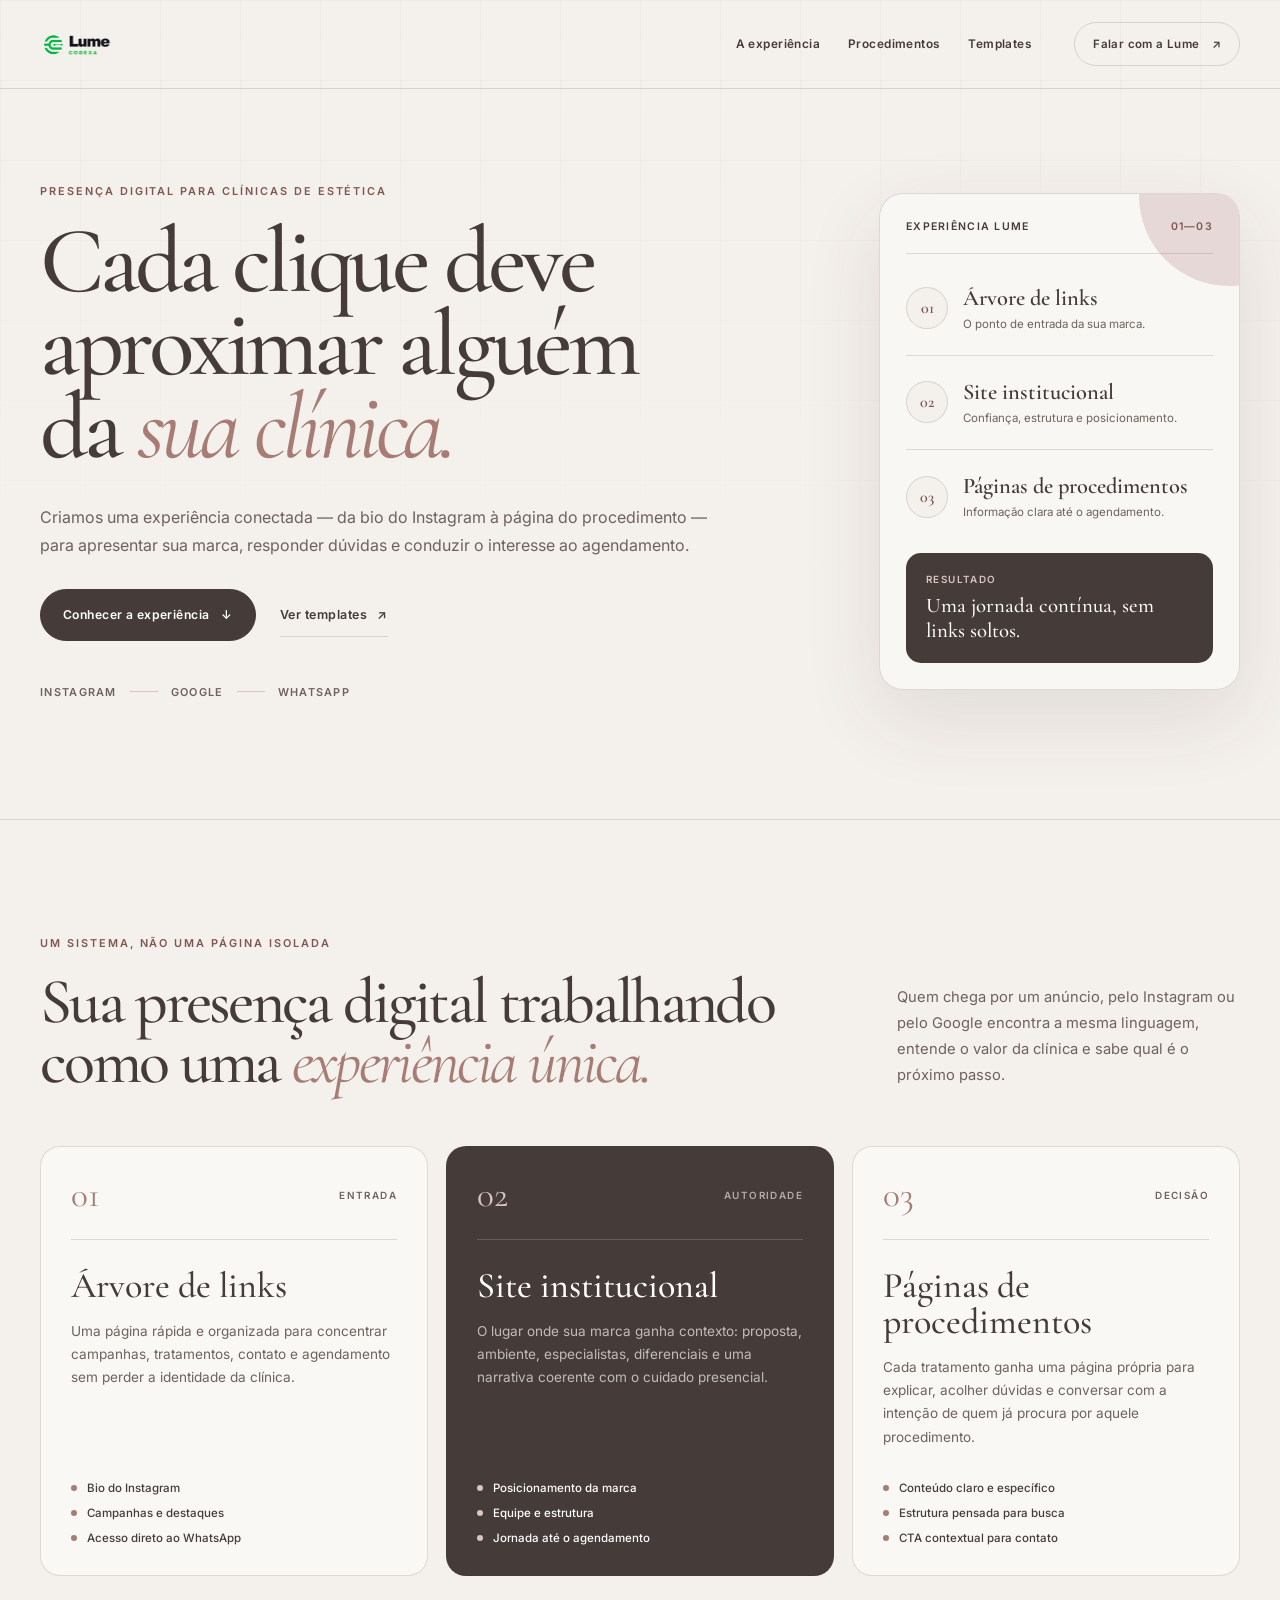
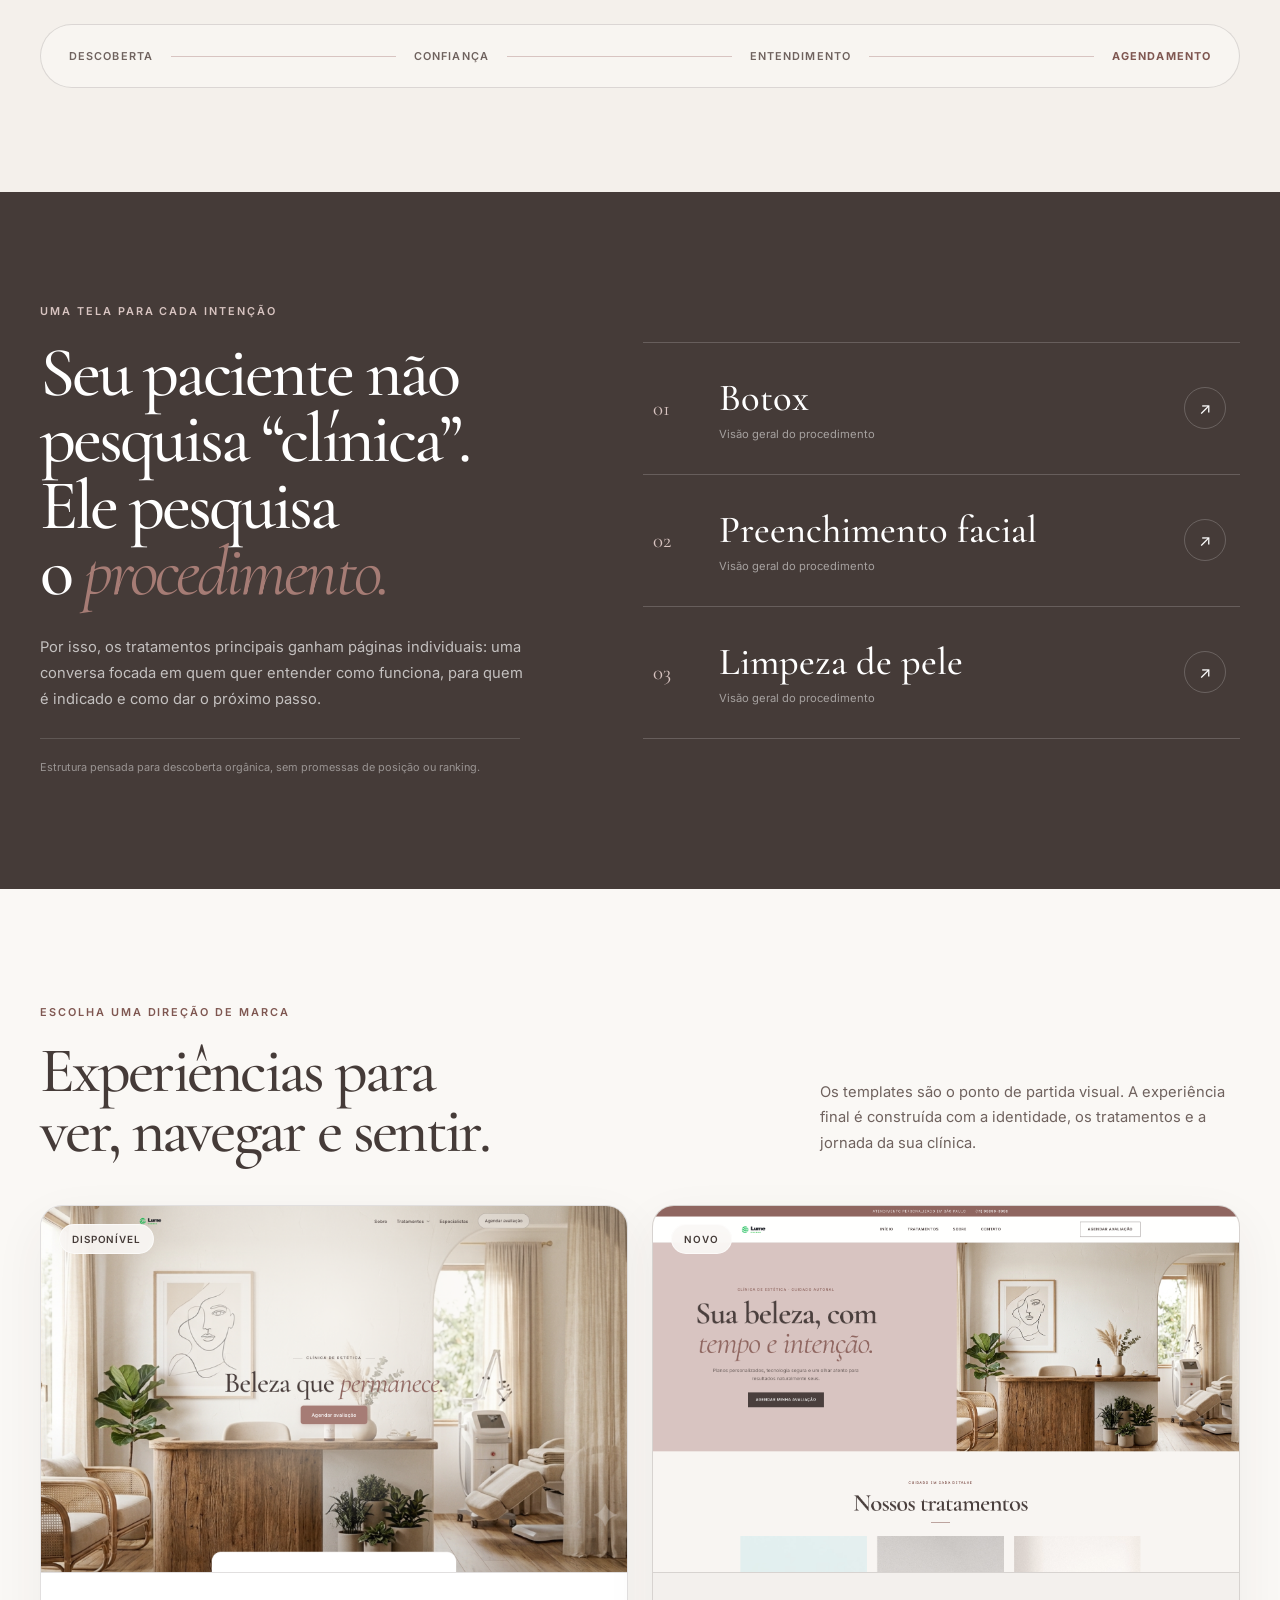
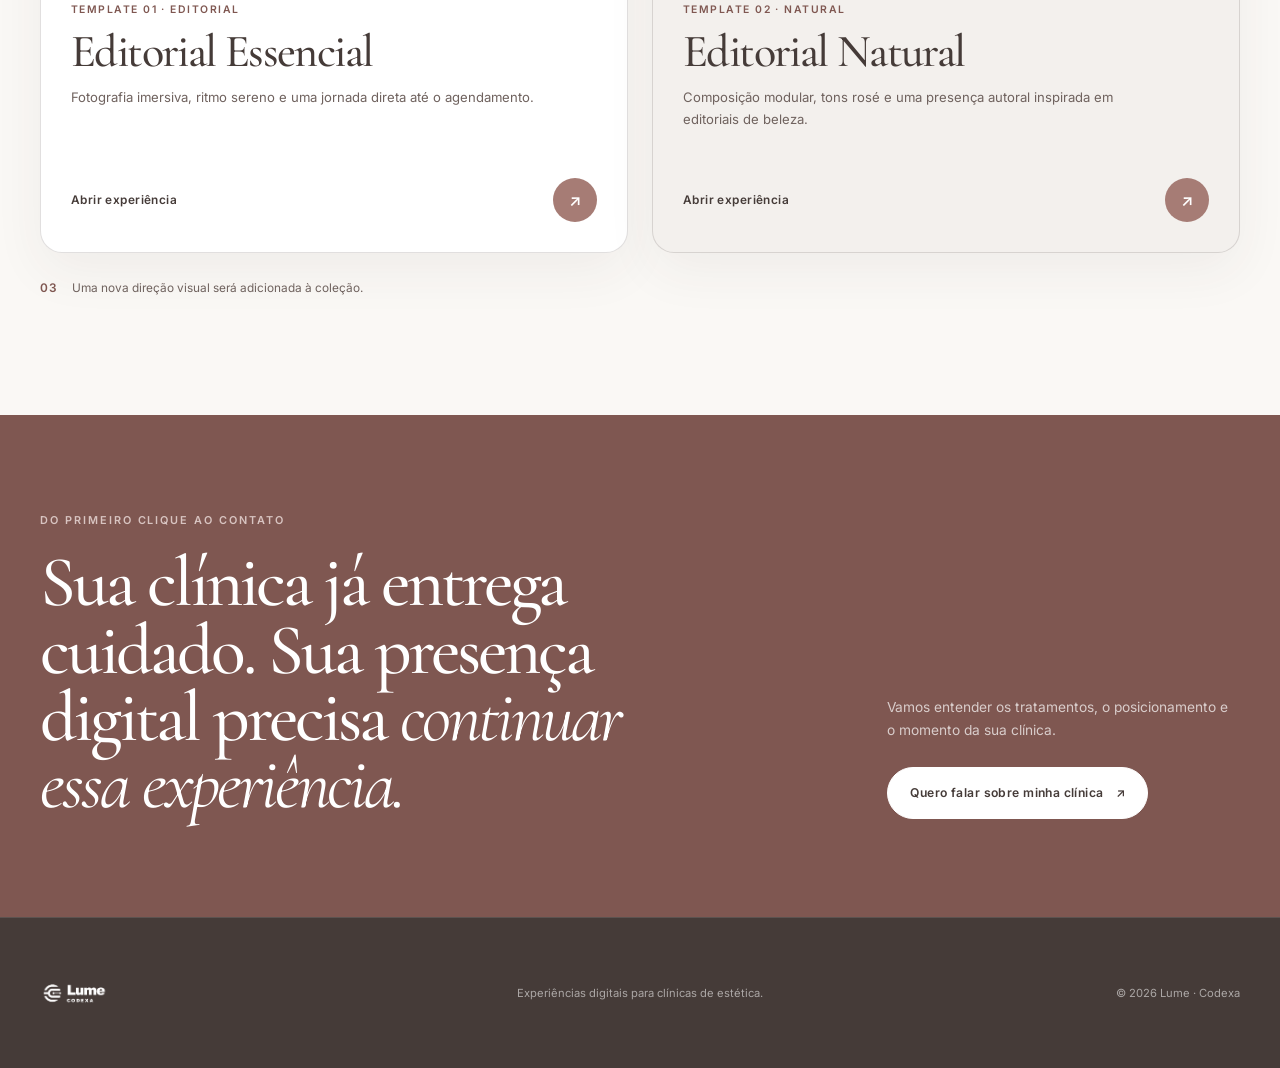
==== commit 2f55c0a2: "Revert "feat: redesign Lume as an interactive clinic experience" This reverts commit 876110dc2ec17ee" ====
--- a/index.html
+++ b/index.html
@@ -3,9 +3,9 @@
 <head>
     <meta charset="UTF-8">
     <meta name="viewport" content="width=device-width, initial-scale=1.0">
-    <title>Codexa Lume | Experiências digitais para clínicas de estética</title>
-    <meta name="description" content="Transforme seus procedimentos em experiências digitais personalizadas para suas clientes com a Codexa Lume.">
-    <meta name="theme-color" content="#f7f3ee">
+    <title>Lume | Experiências digitais para clínicas de estética</title>
+    <meta name="description" content="Árvore de links, site institucional e páginas individuais de procedimentos para transformar a presença digital da sua clínica em uma jornada clara até o agendamento.">
+    <meta name="theme-color" content="#f4f0eb">
     <link rel="icon" type="image/png" href="images/logo-lume-mono.png">
     <link rel="preconnect" href="https://fonts.googleapis.com">
     <link rel="preconnect" href="https://fonts.gstatic.com" crossorigin>
@@ -14,103 +14,255 @@
 </head>
 <body>
     <a class="skip-link" href="#main-content">Pular para o conteúdo</a>
-    <header class="site-header" id="site-header">
+
+    <header class="site-header">
         <div class="shell header__inner">
-            <a class="brand" href="#inicio" aria-label="Codexa Lume — início"><img src="images/logo-lume-mono.png" alt="Codexa Lume" width="708" height="282"></a>
-            <nav class="desktop-nav" aria-label="Navegação principal"><a href="#como-funciona">Como funciona</a><a href="#experiencias">Experiências</a><a href="#personalizacao">Personalização</a><a href="#faq">FAQ</a></nav>
-            <a class="button button--small header__cta" href="#demonstracao" data-event="click_conhecer_lume">Conhecer o Lume <span aria-hidden="true">↗</span></a>
-            <button class="menu-toggle" type="button" aria-expanded="false" aria-controls="mobile-nav" aria-label="Abrir menu"><span></span><span></span></button>
+            <a class="brand" href="#inicio" aria-label="Lume — início">
+                <img src="images/logo-lume-mono.png" alt="Lume Codexa" width="708" height="282">
+            </a>
+
+            <nav class="header__nav" aria-label="Navegação principal">
+                <a href="#experiencia">A experiência</a>
+                <a href="#procedimentos">Procedimentos</a>
+                <a href="#templates">Templates</a>
+            </nav>
+
+            <a class="button button--small" href="https://wa.me/5548988512030?text=Ola%2C%20quero%20conhecer%20a%20experiencia%20Lume%20para%20minha%20clinica." target="_blank" rel="noopener noreferrer" aria-label="Falar com a Lume pelo WhatsApp (abre em nova aba)">Falar com a Lume <span aria-hidden="true">↗</span></a>
         </div>
-        <nav class="mobile-nav" id="mobile-nav" aria-label="Navegação mobile" hidden><a href="#como-funciona">Como funciona</a><a href="#experiencias">Experiências</a><a href="#personalizacao">Personalização</a><a href="#faq">FAQ</a><a href="#demonstracao">Conhecer o Lume</a></nav>
     </header>
 
     <main id="main-content">
-        <section class="hero" id="inicio" aria-labelledby="hero-title">
-            <div class="shell hero__grid">
-                <div class="hero__content reveal">
-                    <p class="eyebrow">Codexa Lume · para clínicas de estética</p>
-                    <h1 id="hero-title">Sua clínica merece <em>ser vivida.</em></h1>
-                    <p class="hero__copy">Transforme cada procedimento em uma experiência digital personalizada para suas clientes.</p>
-                    <div class="hero__actions"><a class="button" href="#como-funciona" data-event="click_conhecer_lume">Conheça o Lume</a><a class="text-link" href="template-1/procedimentos/botox.html" data-event="click_experimentar" data-demo="botox">Experimentar uma experiência <span aria-hidden="true">→</span></a></div>
-                    <p class="hero__aside">Da descoberta ao agendamento, com a identidade da sua clínica.</p>
-                </div>
-                <div class="hero__visual reveal" aria-label="Demonstração da experiência digital Clínica Aurora">
-                    <div class="hero__halo" aria-hidden="true"></div>
-                    <div class="phone phone--hero"><div class="phone__hardware"><span></span></div><div class="phone__screen"><div class="phone__scroll">
-                        <div class="phone-cover phone-cover--aurora"><div class="phone-brand">AURORA <small>estética integrativa</small></div><div class="phone-cover__copy"><span>Tratamento facial</span><h2>Preenchimento<br>Labial</h2><p>Delicadeza, equilíbrio e resultados naturalmente seus.</p></div></div>
-                        <div class="phone-panel"><span class="phone-kicker">Sobre o procedimento</span><h3>Beleza que respeita seus traços.</h3><p>Um plano cuidadoso para realçar contornos, hidratação e simetria.</p><ul><li>Avaliação personalizada</li><li>Resultado progressivo</li><li>Acompanhamento próximo</li></ul><span class="phone-button">Agendar avaliação</span></div>
-                    </div></div></div>
-                    <div class="hero__note hero__note--top"><span>01</span> Identidade da clínica</div><div class="hero__note hero__note--bottom"><span>02</span> Jornada para agendar</div>
-                </div>
-            </div>
-        </section>
-
-        <section class="definition section" id="como-funciona" aria-labelledby="definition-title"><div class="shell">
-            <header class="section-heading section-heading--center reveal"><p class="eyebrow">Uma nova forma de apresentar seu cuidado</p><h2 id="definition-title">Não é só uma página.<br><em>É uma experiência.</em></h2><p>A Codexa Lume transforma a maneira como sua clínica apresenta seus procedimentos — da primeira curiosidade ao momento de entrar em contato.</p></header>
-            <div class="principles"><article class="principle reveal"><span>01</span><h3>Encante</h3><p>Apresente seus procedimentos de forma visual, sofisticada e envolvente.</p></article><article class="principle reveal"><span>02</span><h3>Informe</h3><p>Organize o que sua cliente precisa saber em uma jornada simples e intuitiva.</p></article><article class="principle reveal"><span>03</span><h3>Converta</h3><p>Facilite o próximo passo e conduza sua cliente até o agendamento.</p></article></div>
-        </div></section>
-
-        <section class="demo section" id="demonstracao" aria-labelledby="demo-title"><div class="shell demo__grid">
-            <div class="demo__intro reveal"><p class="eyebrow">Experimente o Lume</p><h2 id="demo-title">Veja o Lume pelos olhos da <em>sua cliente.</em></h2><p>Não queremos apenas explicar como funciona. Queremos que você experimente.</p><a class="button button--light" href="template-1/procedimentos/botox.html" data-event="open_demo" data-demo="botox">Experimentar essa experiência <span aria-hidden="true">→</span></a></div>
-            <div class="demo__stage reveal">
-                <ol class="demo__chapters" aria-label="Conteúdo da experiência de Botox"><li class="is-active"><span>01</span> Capa</li><li><span>02</span> Sobre</li><li><span>03</span> Benefícios</li><li><span>04</span> Indicação</li><li><span>05</span> Cuidados</li><li><span>06</span> FAQ</li></ol>
-                <div class="phone phone--demo"><div class="phone__hardware"><span></span></div><div class="phone__screen"><div class="demo-screen"><img src="images/clinic-injectable.jpg" alt="Profissional realizando procedimento estético facial" width="1333" height="2000"><div class="demo-screen__overlay"></div><div class="demo-screen__brand">LUME <span>CLÍNICA</span></div><div class="demo-screen__copy"><span>Protocolo facial</span><h3>Botox</h3><p>Naturalidade, precisão e confiança.</p><span class="phone-button phone-button--light">Conhecer o procedimento</span></div><div class="demo-screen__progress"><i></i></div></div></div></div>
-                <div class="demo__caption"><span>Experiência demonstrativa</span><strong>Botox · Template Editorial</strong></div>
-            </div>
-        </div></section>
-
-        <section class="portfolio section" id="experiencias" aria-labelledby="portfolio-title"><div class="shell">
-            <header class="section-heading reveal"><div><p class="eyebrow">Portfólio vivo</p><h2 id="portfolio-title">Cada procedimento pode contar <em>sua própria história.</em></h2></div><p>Botox, preenchimento, limpeza de pele, laser… cada jornada merece conteúdo e atmosfera próprios.</p></header>
-            <div class="experience-gallery">
-                <a class="experience-card experience-card--botox reveal" href="template-1/procedimentos/botox.html" data-event="click_ver_experiencia" data-demo="botox"><img src="images/clinic-injectable.jpg" alt="Demonstração de uma experiência sobre Botox" width="1333" height="2000" loading="lazy"><span class="experience-card__index">01</span><div><small>Suavidade & precisão</small><h3>Botox</h3><span>Ver experiência →</span></div></a>
-                <a class="experience-card experience-card--fill reveal" href="template-1/procedimentos/preenchimento-facial.html" data-event="click_ver_experiencia" data-demo="preenchimento"><img src="images/hero-option-2.jpg" alt="Demonstração de uma experiência sobre preenchimento facial" width="1024" height="1024" loading="lazy"><span class="experience-card__index">02</span><div><small>Contorno & equilíbrio</small><h3>Preenchimento</h3><span>Ver experiência →</span></div></a>
-                <a class="experience-card experience-card--skin reveal" href="template-1/procedimentos/limpeza-de-pele.html" data-event="click_ver_experiencia" data-demo="limpeza-de-pele"><img src="images/clinic-consultation.jpg" alt="Demonstração de uma experiência sobre limpeza de pele" width="2000" height="1334" loading="lazy"><span class="experience-card__index">03</span><div><small>Cuidado & renovação</small><h3>Limpeza de pele</h3><span>Ver experiência →</span></div></a>
-                <a class="experience-card experience-card--laser reveal" href="template-1/procedimentos/laser.html" data-event="click_ver_experiencia" data-demo="laser"><img src="images/clinic-laser-treatment.jpg" alt="Demonstração de uma experiência sobre tratamento a laser" width="2000" height="1333" loading="lazy"><span class="experience-card__index">04</span><div><small>Tecnologia & cuidado</small><h3>Laser</h3><span>Ver experiência →</span></div></a>
-            </div>
-        </div></section>
-
-        <section class="personalization section" id="personalizacao" aria-labelledby="personalization-title"><div class="shell">
-            <header class="section-heading section-heading--center reveal"><p class="eyebrow">Feito para ser seu</p><h2 id="personalization-title">A experiência tem a cara <em>da sua clínica.</em></h2><p>Sua marca tem identidade. Sua experiência digital também deve ter.</p></header>
-            <div class="style-showcase" aria-label="Três exemplos de personalização visual">
-                <article class="style-phone style-phone--clean reveal"><div class="style-phone__screen"><span>AURA</span><img src="images/hero-option-1.jpg" alt="Experiência clean da Clínica Aura" width="1024" height="1024" loading="lazy"><div><small>Clínica 01</small><h3>Minimalista</h3><p>Calma, leve e essencial.</p></div></div></article>
-                <article class="style-phone style-phone--luxe reveal"><div class="style-phone__screen"><span>MAISON</span><img src="images/clinic-injectable.jpg" alt="Experiência sofisticada da Clínica Maison" width="1333" height="2000" loading="lazy"><div><small>Clínica 02</small><h3>Sofisticada</h3><p>Profunda, elegante e sensorial.</p></div></div></article>
-                <article class="style-phone style-phone--modern reveal"><div class="style-phone__screen"><span>VIVA</span><img src="images/hero-option-3.jpg" alt="Experiência moderna da Clínica Viva" width="1024" height="1024" loading="lazy"><div><small>Clínica 03</small><h3>Contemporânea</h3><p>Expressiva, fresca e autoral.</p></div></div></article>
-            </div>
-            <p class="personalization__note reveal">Cores, imagens, identidade visual, conteúdo e linguagem adaptados à sua marca.</p>
-        </div></section>
-
-        <section class="inside section" aria-labelledby="inside-title"><div class="shell">
-            <header class="section-heading section-heading--center reveal"><p class="eyebrow">Por dentro da experiência</p><h2 id="inside-title">Tudo que sua cliente precisa. <em>Em um só lugar.</em></h2></header>
-            <div class="inside__composition reveal">
-                <div class="inside-callout inside-callout--gallery"><span>01</span><div><strong>Galeria de imagens</strong><small>Mostre seu trabalho.</small></div></div><div class="inside-callout inside-callout--benefits"><span>02</span><div><strong>Benefícios</strong><small>Destaque o que importa.</small></div></div><div class="inside-callout inside-callout--info"><span>03</span><div><strong>Informações</strong><small>Explique com simplicidade.</small></div></div><div class="inside-callout inside-callout--care"><span>04</span><div><strong>Cuidados</strong><small>Oriente antes e depois.</small></div></div><div class="inside-callout inside-callout--faq"><span>05</span><div><strong>FAQ</strong><small>Antecipe as dúvidas.</small></div></div><div class="inside-callout inside-callout--booking"><span>06</span><div><strong>Agendamento</strong><small>Facilite o próximo passo.</small></div></div>
-                <div class="phone phone--inside"><div class="phone__hardware"><span></span></div><div class="phone__screen"><div class="inside-screen"><img src="images/hero-option-4.jpg" alt="Tela de uma experiência Lume personalizada" width="1024" height="1024" loading="lazy"><span class="inside-screen__brand">LUME · SKIN</span><div class="inside-screen__copy"><small>Protocolo personalizado</small><h3>Uma pele que reflete cuidado.</h3><p>Conheça cada etapa da sua experiência.</p></div><div class="inside-screen__tiles"><span>Benefícios</span><span>Cuidados</span><span>Resultados</span><span>Dúvidas</span></div><span class="phone-button">Agendar avaliação</span></div></div></div>
-            </div>
-        </div></section>
-
-        <section class="journey section" aria-labelledby="journey-title"><div class="shell">
-            <header class="section-heading reveal"><div><p class="eyebrow">A jornada da cliente</p><h2 id="journey-title">Do interesse ao <em>agendamento.</em></h2></div><p>Uma experiência contínua, pensada para transformar curiosidade em confiança e confiança em ação.</p></header>
-            <ol class="journey__path"><li class="reveal"><span>01</span><div><small>Descoberta</small><h3>A cliente encontra seu procedimento.</h3></div></li><li class="reveal"><span>02</span><div><small>Experiência</small><h3>Acessa uma página criada para aquele serviço.</h3></div></li><li class="reveal"><span>03</span><div><small>Decisão</small><h3>Entende benefícios, cuidados e respostas.</h3></div></li><li class="reveal"><span>04</span><div><small>Ação</small><h3>Agenda sua avaliação ou entra em contato.</h3></div></li></ol>
-        </div></section>
-
-        <section class="comparison section" aria-labelledby="comparison-title"><div class="shell comparison__grid">
-            <div class="comparison__intro reveal"><p class="eyebrow">Uma apresentação à altura do seu trabalho</p><h2 id="comparison-title">PDF informa.<br><em>O Lume envolve.</em></h2><p>Existe uma forma mais envolvente de apresentar aquilo que sua clínica já oferece.</p></div>
-            <div class="comparison__panels reveal"><article><span>Forma tradicional</span><ul><li>PDF enviado no atendimento</li><li>Texto longo no WhatsApp</li><li>Fotos compartilhadas separadamente</li><li>Informações em lugares diferentes</li></ul></article><article class="comparison__lume"><span>Com Lume</span><ul><li>Experiência personalizada</li><li>Conteúdo visual e envolvente</li><li>Informações organizadas</li><li>Identidade da clínica</li><li>CTA direto para agendamento</li></ul></article></div>
-        </div></section>
-
-        <section class="audiences section" aria-labelledby="audiences-title"><div class="shell"><header class="section-heading section-heading--center reveal"><p class="eyebrow">Para quem é o Lume</p><h2 id="audiences-title">Feito para clínicas que querem <em>oferecer mais.</em></h2></header><ul class="audiences__list reveal"><li>Clínicas de estética</li><li>Dermatologia</li><li>Harmonização facial</li><li>Odontologia estética</li><li>Studios de beleza</li><li>Profissionais premium</li></ul><p class="audiences__closing reveal">Se a experiência que você oferece é especial, a forma de apresentá-la também deveria ser.</p></div></section>
-
-        <section class="faq section" id="faq" aria-labelledby="faq-title"><div class="shell faq__grid">
-            <div class="faq__intro reveal"><p class="eyebrow">Perguntas frequentes</p><h2 id="faq-title">Tudo claro,<br><em>desde o início.</em></h2><p>Se a sua dúvida não estiver aqui, podemos conversar diretamente.</p></div>
-            <div class="faq__list reveal"><details><summary>Preciso ter um site para usar o Lume?<span aria-hidden="true">+</span></summary><p>Não. A experiência pode funcionar de forma independente e ser compartilhada por link no Instagram, WhatsApp, campanhas e outros canais.</p></details><details><summary>Posso usar a identidade da minha clínica?<span aria-hidden="true">+</span></summary><p>Sim. Cores, tipografia, imagens, conteúdo e linguagem são adaptados para manter a experiência coerente com a sua marca.</p></details><details><summary>Posso criar uma experiência para cada procedimento?<span aria-hidden="true">+</span></summary><p>Sim. Cada serviço pode ganhar uma jornada própria, com informações e chamadas para ação específicas.</p></details><details><summary>Como minha equipe compartilha com as clientes?<span aria-hidden="true">+</span></summary><p>Por um link simples, que pode ser enviado pelo WhatsApp, usado na bio, em QR Codes, campanhas e mensagens de atendimento.</p></details><details><summary>Posso atualizar o conteúdo depois?<span aria-hidden="true">+</span></summary><p>Sim. O formato de atualização é definido na contratação conforme a quantidade de experiências e a frequência necessária.</p></details><details><summary>Quanto tempo leva para ficar pronto?<span aria-hidden="true">+</span></summary><p>O prazo depende do número de procedimentos e dos materiais disponíveis. Após conhecer sua clínica, apresentamos um cronograma claro.</p></details></div>
-        </div></section>
-
-        <section class="conversion" id="contato" aria-labelledby="conversion-title"><div class="shell conversion__grid">
-            <div class="conversion__content reveal"><p class="eyebrow">Sua clínica. Sua identidade.</p><h2 id="conversion-title">Uma nova <em>experiência.</em></h2><p>Descubra como o Lume pode transformar a forma como suas clientes conhecem seus procedimentos.</p><div class="conversion__signature"><span>LUME</span><small>Uma experiência Codexa</small></div></div>
-            <form class="lead-form reveal" id="lead-form" novalidate><div class="lead-form__header"><span>Vamos criar algo para sua clínica?</span><small>Leva menos de 2 minutos.</small></div><div class="form-grid"><label><span>Seu nome *</span><input type="text" name="nome" autocomplete="name" required minlength="2"></label><label><span>Nome da clínica *</span><input type="text" name="clinica" autocomplete="organization" required minlength="2"></label><label><span>WhatsApp *</span><input type="tel" name="whatsapp" autocomplete="tel" inputmode="tel" required></label><label><span>Instagram da clínica</span><input type="text" name="instagram" autocomplete="off" placeholder="@sua.clinica"></label><label><span>Cidade *</span><input type="text" name="cidade" autocomplete="address-level2" required minlength="2"></label><label><span>Quantidade de procedimentos</span><select name="procedimentos"><option value="">Selecione</option><option>Até 5</option><option>De 6 a 10</option><option>Mais de 10</option></select></label></div><p class="form-message" id="form-message" aria-live="polite"></p><button class="button button--full" type="submit" data-event="submit_form">Quero uma demonstração <span aria-hidden="true">→</span></button><a class="whatsapp-link" href="https://wa.me/5548988512030?text=Ola%2C%20quero%20conhecer%20o%20Lume%20para%20minha%20clinica." target="_blank" rel="noopener noreferrer" data-event="click_whatsapp">Prefere conversar agora? Chame no WhatsApp ↗</a></form>
-        </div></section>
+        <section class="sales-hero" id="inicio" aria-labelledby="hero-title">
+            <div class="shell sales-hero__grid">
+                <div class="sales-hero__content">
+                    <p class="eyebrow">Presença digital para clínicas de estética</p>
+                    <h1 id="hero-title">Cada clique deve aproximar alguém da <em>sua clínica.</em></h1>
+                    <p class="sales-hero__copy">Criamos uma experiência conectada — da bio do Instagram à página do procedimento — para apresentar sua marca, responder dúvidas e conduzir o interesse ao agendamento.</p>
+
+                    <div class="sales-hero__actions">
+                        <a class="button" href="#experiencia">Conhecer a experiência <span aria-hidden="true">↓</span></a>
+                        <a class="text-link" href="#templates">Ver templates <span aria-hidden="true">↗</span></a>
+                    </div>
+
+                    <ul class="channel-list" aria-label="Canais conectados pela experiência Lume">
+                        <li>Instagram</li>
+                        <li>Google</li>
+                        <li>WhatsApp</li>
+                    </ul>
+                </div>
+
+                <aside class="journey-card" aria-label="Jornada digital da clínica">
+                    <div class="journey-card__top">
+                        <p>Experiência Lume</p>
+                        <span>01—03</span>
+                    </div>
+
+                    <ol class="journey-list">
+                        <li>
+                            <span class="journey-list__number">01</span>
+                            <div>
+                                <strong>Árvore de links</strong>
+                                <small>O ponto de entrada da sua marca.</small>
+                            </div>
+                        </li>
+                        <li>
+                            <span class="journey-list__number">02</span>
+                            <div>
+                                <strong>Site institucional</strong>
+                                <small>Confiança, estrutura e posicionamento.</small>
+                            </div>
+                        </li>
+                        <li>
+                            <span class="journey-list__number">03</span>
+                            <div>
+                                <strong>Páginas de procedimentos</strong>
+                                <small>Informação clara até o agendamento.</small>
+                            </div>
+                        </li>
+                    </ol>
+
+                    <div class="journey-card__result">
+                        <span>Resultado</span>
+                        <strong>Uma jornada contínua, sem links soltos.</strong>
+                    </div>
+                </aside>
+            </div>
+        </section>
+
+        <section class="experience" id="experiencia" aria-labelledby="experience-title">
+            <div class="shell">
+                <div class="section-heading section-heading--wide">
+                    <div>
+                        <p class="eyebrow">Um sistema, não uma página isolada</p>
+                        <h2 id="experience-title">Sua presença digital trabalhando como uma <em>experiência única.</em></h2>
+                    </div>
+                    <p>Quem chega por um anúncio, pelo Instagram ou pelo Google encontra a mesma linguagem, entende o valor da clínica e sabe qual é o próximo passo.</p>
+                </div>
+
+                <div class="experience-grid">
+                    <article class="experience-card">
+                        <div class="experience-card__head">
+                            <span>01</span>
+                            <p>Entrada</p>
+                        </div>
+                        <h3>Árvore de links</h3>
+                        <p>Uma página rápida e organizada para concentrar campanhas, tratamentos, contato e agendamento sem perder a identidade da clínica.</p>
+                        <ul>
+                            <li>Bio do Instagram</li>
+                            <li>Campanhas e destaques</li>
+                            <li>Acesso direto ao WhatsApp</li>
+                        </ul>
+                    </article>
+
+                    <article class="experience-card experience-card--accent">
+                        <div class="experience-card__head">
+                            <span>02</span>
+                            <p>Autoridade</p>
+                        </div>
+                        <h3>Site institucional</h3>
+                        <p>O lugar onde sua marca ganha contexto: proposta, ambiente, especialistas, diferenciais e uma narrativa coerente com o cuidado presencial.</p>
+                        <ul>
+                            <li>Posicionamento da marca</li>
+                            <li>Equipe e estrutura</li>
+                            <li>Jornada até o agendamento</li>
+                        </ul>
+                    </article>
+
+                    <article class="experience-card">
+                        <div class="experience-card__head">
+                            <span>03</span>
+                            <p>Decisão</p>
+                        </div>
+                        <h3>Páginas de procedimentos</h3>
+                        <p>Cada tratamento ganha uma página própria para explicar, acolher dúvidas e conversar com a intenção de quem já procura por aquele procedimento.</p>
+                        <ul>
+                            <li>Conteúdo claro e específico</li>
+                            <li>Estrutura pensada para busca</li>
+                            <li>CTA contextual para contato</li>
+                        </ul>
+                    </article>
+                </div>
+
+                <div class="conversion-path" aria-label="Caminho da descoberta ao agendamento">
+                    <span>Descoberta</span>
+                    <i aria-hidden="true"></i>
+                    <span>Confiança</span>
+                    <i aria-hidden="true"></i>
+                    <span>Entendimento</span>
+                    <i aria-hidden="true"></i>
+                    <strong>Agendamento</strong>
+                </div>
+            </div>
+        </section>
+
+        <section class="procedures" id="procedimentos" aria-labelledby="procedures-title">
+            <div class="shell procedures__grid">
+                <div class="procedures__content">
+                    <p class="eyebrow">Uma tela para cada intenção</p>
+                    <h2 id="procedures-title">Seu paciente não pesquisa “clínica”. Ele pesquisa o <em>procedimento.</em></h2>
+                    <p>Por isso, os tratamentos principais ganham páginas individuais: uma conversa focada em quem quer entender como funciona, para quem é indicado e como dar o próximo passo.</p>
+                    <p class="procedures__note">Estrutura pensada para descoberta orgânica, sem promessas de posição ou ranking.</p>
+                </div>
+
+                <div class="procedure-links" aria-label="Exemplos de páginas de procedimentos">
+                    <a href="template-1/procedimentos/botox.html">
+                        <span>01</span>
+                        <div>
+                            <strong>Botox</strong>
+                            <small>Visão geral do procedimento</small>
+                        </div>
+                        <b aria-hidden="true">↗</b>
+                    </a>
+                    <a href="template-1/procedimentos/preenchimento-facial.html">
+                        <span>02</span>
+                        <div>
+                            <strong>Preenchimento facial</strong>
+                            <small>Visão geral do procedimento</small>
+                        </div>
+                        <b aria-hidden="true">↗</b>
+                    </a>
+                    <a href="template-1/procedimentos/limpeza-de-pele.html">
+                        <span>03</span>
+                        <div>
+                            <strong>Limpeza de pele</strong>
+                            <small>Visão geral do procedimento</small>
+                        </div>
+                        <b aria-hidden="true">↗</b>
+                    </a>
+                </div>
+            </div>
+        </section>
+
+        <section class="templates" id="templates" aria-labelledby="templates-title">
+            <div class="shell">
+                <div class="section-heading">
+                    <div>
+                        <p class="eyebrow">Escolha uma direção de marca</p>
+                        <h2 id="templates-title">Experiências para ver, navegar e sentir.</h2>
+                    </div>
+                    <p>Os templates são o ponto de partida visual. A experiência final é construída com a identidade, os tratamentos e a jornada da sua clínica.</p>
+                </div>
+
+                <div class="template-grid">
+                    <a class="template-card" href="template-1/" aria-describedby="template-1-description">
+                        <figure class="template-card__media">
+                            <img src="images/preview-template-1.png" alt="Prévia do Template Editorial Essencial aplicado a uma clínica de estética" width="1920" height="1080">
+                            <span class="template-card__status">Disponível</span>
+                        </figure>
+
+                        <div class="template-card__content">
+                            <p class="template-card__label">Template 01 · Editorial</p>
+                            <h3>Editorial Essencial</h3>
+                            <p id="template-1-description" class="template-card__description">Fotografia imersiva, ritmo sereno e uma jornada direta até o agendamento.</p>
+                            <div class="template-card__footer">
+                                <span>Abrir experiência</span>
+                                <span class="template-card__arrow" aria-hidden="true">↗</span>
+                            </div>
+                        </div>
+                    </a>
+
+                    <a class="template-card template-card--natural" href="template-2/" aria-describedby="template-2-description">
+                        <figure class="template-card__media">
+                            <img src="images/preview-template-2.png" alt="Prévia do Template Editorial Natural aplicado a uma clínica de estética" width="1920" height="1080">
+                            <span class="template-card__status">Novo</span>
+                        </figure>
+
+                        <div class="template-card__content">
+                            <p class="template-card__label">Template 02 · Natural</p>
+                            <h3>Editorial Natural</h3>
+                            <p id="template-2-description" class="template-card__description">Composição modular, tons rosé e uma presença autoral inspirada em editoriais de beleza.</p>
+                            <div class="template-card__footer">
+                                <span>Abrir experiência</span>
+                                <span class="template-card__arrow" aria-hidden="true">↗</span>
+                            </div>
+                        </div>
+                    </a>
+                </div>
+
+                <p class="collection-note"><span>03</span> Uma nova direção visual será adicionada à coleção.</p>
+            </div>
+        </section>
+
+        <section class="final-cta" id="contato" aria-labelledby="cta-title">
+            <div class="shell final-cta__inner">
+                <div>
+                    <p class="eyebrow">Do primeiro clique ao contato</p>
+                    <h2 id="cta-title">Sua clínica já entrega cuidado. Sua presença digital precisa <em>continuar essa experiência.</em></h2>
+                </div>
+                <div class="final-cta__action">
+                    <p>Vamos entender os tratamentos, o posicionamento e o momento da sua clínica.</p>
+                    <a class="button button--light" href="https://wa.me/5548988512030?text=Ola%2C%20quero%20conhecer%20a%20experiencia%20Lume%20para%20minha%20clinica." target="_blank" rel="noopener noreferrer" aria-label="Quero falar sobre minha clínica pelo WhatsApp (abre em nova aba)">Quero falar sobre minha clínica <span aria-hidden="true">↗</span></a>
+                </div>
+            </div>
+        </section>
     </main>
 
-    <footer class="site-footer"><div class="shell footer__inner"><img src="images/logo-lume-mono.png" alt="Codexa Lume" width="708" height="282"><p>Experiências digitais para clínicas de estética.</p><span>© 2026 Lume · Codexa</span></div></footer>
-    <script src="js/home.js"></script>
+    <footer class="site-footer">
+        <div class="shell footer__inner">
+            <img src="images/logo-lume-mono.png" alt="Lume Codexa" width="708" height="282">
+            <p>Experiências digitais para clínicas de estética.</p>
+            <span>© 2026 Lume · Codexa</span>
+        </div>
+    </footer>
 </body>
 </html>
--- a/css/home.css
+++ b/css/home.css
@@ -1,341 +1,1129 @@
 :root {
-    --page: #f7f3ee;
-    --paper: #fffdf9;
-    --paper-2: #eee5dc;
-    --ink: #302725;
-    --muted: #6b5d59;
-    --accent: #9c6b64;
-    --accent-dark: #744a45;
-    --accent-soft: #dec9c5;
-    --line: rgba(48, 39, 37, 0.14);
-    --white: #fff;
-    --display: 'Cormorant Garamond', Georgia, serif;
-    --sans: 'Inter', Arial, sans-serif;
-    --shadow: 0 30px 80px rgba(62, 43, 39, 0.14);
-    --ease: 240ms cubic-bezier(.22, 1, .36, 1);
-}
-
-* { box-sizing: border-box; }
-html { scroll-behavior: smooth; }
-body { margin: 0; color: var(--ink); background: var(--page); font-family: var(--sans); font-size: 16px; line-height: 1.6; overflow-x: hidden; }
-body.menu-open { overflow: hidden; }
-img { display: block; max-width: 100%; }
-a { color: inherit; text-decoration: none; }
-button, input, select { font: inherit; }
-button, a, summary, select { touch-action: manipulation; }
-a:focus-visible, button:focus-visible, input:focus-visible, select:focus-visible, summary:focus-visible { outline: 3px solid var(--accent); outline-offset: 4px; }
-
-.skip-link { position: fixed; top: 12px; left: 12px; z-index: 100; padding: 12px 16px; color: var(--white); background: var(--ink); border-radius: 999px; transform: translateY(-150%); transition: transform var(--ease); }
-.skip-link:focus { transform: translateY(0); }
-.shell { width: min(100% - 40px, 1220px); margin-inline: auto; }
-.section { padding: 88px 0; scroll-margin-top: 76px; }
-.eyebrow { margin: 0 0 18px; color: var(--accent-dark); font-size: .7rem; font-weight: 600; letter-spacing: .17em; text-transform: uppercase; }
-h1, h2, h3, p { margin-top: 0; }
-h1, h2, h3 { text-wrap: balance; }
-h1, h2 { font-family: var(--display); font-weight: 500; letter-spacing: -.045em; line-height: .94; }
-h1 em, h2 em { color: var(--accent); font-weight: 400; }
-h2 { margin-bottom: 24px; font-size: clamp(3rem, 14vw, 4.7rem); }
-.button { min-height: 50px; display: inline-flex; align-items: center; justify-content: center; gap: 12px; padding: 0 22px; color: var(--white); background: var(--accent-dark); border: 1px solid var(--accent-dark); border-radius: 999px; font-size: .78rem; font-weight: 600; cursor: pointer; transition: color var(--ease), background var(--ease), border-color var(--ease), transform var(--ease), box-shadow var(--ease); }
-.button:hover { background: var(--ink); border-color: var(--ink); box-shadow: 0 12px 30px rgba(48, 39, 37, .16); transform: translateY(-2px); }
-.button:active { transform: scale(.98); }
-.button--small { min-height: 44px; padding-inline: 16px; font-size: .7rem; }
-.button--light { color: var(--ink); background: var(--white); border-color: var(--white); }
-.button--light:hover { color: var(--white); background: transparent; border-color: rgba(255,255,255,.6); }
-.button--full { width: 100%; }
-.text-link { min-height: 48px; display: inline-flex; align-items: center; gap: 10px; color: var(--ink); font-size: .78rem; font-weight: 600; }
-.text-link span { transition: transform var(--ease); }
-.text-link:hover span { transform: translateX(4px); }
-
-.site-header { position: fixed; inset: 0 0 auto; z-index: 40; background: rgba(247, 243, 238, .88); border-bottom: 1px solid transparent; backdrop-filter: blur(18px); transition: border-color var(--ease), background var(--ease); }
-.site-header.is-scrolled { background: rgba(255, 253, 249, .94); border-color: var(--line); }
-.header__inner { min-height: 76px; display: flex; align-items: center; gap: 20px; }
-.brand { width: 88px; min-height: 44px; display: flex; align-items: center; }
-.brand img { width: 100%; height: auto; }
-.desktop-nav { display: none; }
-.header__cta { margin-left: auto; }
-.menu-toggle { width: 44px; height: 44px; display: grid; place-content: center; gap: 6px; padding: 0; color: var(--ink); background: transparent; border: 1px solid var(--line); border-radius: 50%; cursor: pointer; }
-.menu-toggle span { width: 18px; height: 1px; display: block; background: currentColor; transition: transform var(--ease); }
-.menu-toggle[aria-expanded="true"] span:first-child { transform: translateY(3.5px) rotate(45deg); }
-.menu-toggle[aria-expanded="true"] span:last-child { transform: translateY(-3.5px) rotate(-45deg); }
-.mobile-nav { padding: 12px 20px 24px; background: var(--paper); border-bottom: 1px solid var(--line); }
-.mobile-nav a { min-height: 48px; display: flex; align-items: center; justify-content: space-between; border-bottom: 1px solid var(--line); font-family: var(--display); font-size: 1.45rem; }
-.mobile-nav a:last-child { color: var(--accent-dark); border: 0; }
-
-.hero { min-height: 100dvh; display: grid; align-items: center; padding: 126px 0 80px; background: radial-gradient(circle at 75% 35%, rgba(222,201,197,.5), transparent 36%), var(--page); }
-.hero__grid { display: grid; align-items: center; gap: 64px; }
-.hero__content { position: relative; z-index: 2; }
-.hero h1 { max-width: 680px; margin-bottom: 28px; font-size: clamp(4.1rem, 18vw, 7rem); }
-.hero__copy { max-width: 540px; margin-bottom: 30px; color: var(--muted); font-size: 1.05rem; line-height: 1.75; }
-.hero__actions { display: flex; align-items: flex-start; flex-direction: column; gap: 10px; }
-.hero__aside { max-width: 360px; margin: 34px 0 0; padding-top: 20px; color: var(--muted); border-top: 1px solid var(--line); font-size: .72rem; }
-.hero__visual { min-height: 600px; position: relative; display: grid; place-items: center; }
-.hero__halo { position: absolute; width: min(420px, calc(100vw - 32px)); aspect-ratio: 1; background: rgba(222,201,197,.52); border-radius: 50%; filter: blur(2px); }
-.phone { position: relative; z-index: 2; padding: 8px; background: #26201f; border: 1px solid rgba(255,255,255,.32); border-radius: 42px; box-shadow: 0 40px 90px rgba(48,39,37,.24), inset 0 0 0 1px rgba(0,0,0,.4); }
-.phone__hardware { position: absolute; top: 14px; left: 50%; z-index: 5; width: 82px; height: 24px; background: #1f1a19; border-radius: 99px; transform: translateX(-50%); }
-.phone__hardware span { position: absolute; top: 9px; right: 13px; width: 6px; height: 6px; background: #322c2a; border-radius: 50%; }
-.phone__screen { height: 100%; overflow: hidden; background: var(--paper); border-radius: 34px; }
-.phone--hero { width: 278px; height: 568px; transform: rotate(2deg); }
-.phone__scroll { height: 900px; animation: phone-scroll 10s ease-in-out infinite; }
-.phone-cover { height: 552px; position: relative; display: flex; flex-direction: column; justify-content: space-between; padding: 44px 25px 30px; color: var(--white); background: linear-gradient(to bottom, rgba(29,21,20,.05), rgba(29,21,20,.68)), url('../images/hero-option-2.jpg') center/cover; }
-.phone-brand { font-size: .72rem; font-weight: 600; letter-spacing: .24em; }
-.phone-brand small { display: block; margin-top: 2px; font-size: .38rem; font-weight: 400; letter-spacing: .12em; }
-.phone-cover__copy > span, .phone-kicker, .demo-screen__copy > span, .inside-screen__copy small { font-size: .52rem; letter-spacing: .15em; text-transform: uppercase; }
-.phone-cover__copy h2 { margin: 12px 0; color: var(--white); font-size: 2.75rem; line-height: .87; }
-.phone-cover__copy p { margin: 0; font-size: .66rem; line-height: 1.55; }
-.phone-panel { min-height: 348px; padding: 30px 24px; }
-.phone-panel h3 { margin: 12px 0; font-family: var(--display); font-size: 1.8rem; font-weight: 500; line-height: 1; }
-.phone-panel p, .phone-panel li { color: var(--muted); font-size: .62rem; line-height: 1.5; }
-.phone-panel ul { margin: 16px 0 20px; padding: 0; list-style: none; }
-.phone-panel li { padding: 7px 0; border-bottom: 1px solid var(--line); }
-.phone-button { min-height: 36px; display: flex; align-items: center; justify-content: center; padding-inline: 14px; color: var(--white); background: var(--accent-dark); border-radius: 99px; font-size: .55rem; font-weight: 600; }
-.hero__note { position: absolute; z-index: 3; display: none; align-items: center; gap: 9px; padding: 10px 13px; color: var(--muted); background: rgba(255,253,249,.92); border: 1px solid var(--line); border-radius: 99px; box-shadow: 0 12px 30px rgba(48,39,37,.08); backdrop-filter: blur(12px); font-size: .62rem; }
-.hero__note span { color: var(--accent-dark); font-size: .55rem; }
-
-.section-heading { display: grid; gap: 22px; margin-bottom: 48px; }
-.section-heading > p { max-width: 560px; margin: 0; color: var(--muted); }
-.section-heading--center { max-width: 850px; display: block; margin-inline: auto; text-align: center; }
-.section-heading--center > p { margin-inline: auto; }
-.definition { background: var(--paper); }
-.principles { display: grid; border-top: 1px solid var(--line); }
-.principle { padding: 30px 0; border-bottom: 1px solid var(--line); }
-.principle > span { color: var(--accent); font-size: .62rem; letter-spacing: .14em; }
-.principle h3 { margin: 20px 0 10px; font-family: var(--display); font-size: 2.5rem; font-weight: 500; }
-.principle p { max-width: 330px; margin: 0; color: var(--muted); }
-
-.demo { overflow: hidden; color: var(--white); background: var(--ink); }
-.demo__grid { display: grid; align-items: center; gap: 64px; }
-.demo .eyebrow { color: var(--accent-soft); }
-.demo h2 { color: var(--white); }
-.demo h2 em { color: var(--accent-soft); }
-.demo__intro > p:not(.eyebrow) { max-width: 480px; margin-bottom: 30px; color: rgba(255,255,255,.65); }
-.demo__stage { min-height: 650px; position: relative; display: grid; place-items: center; }
-.demo__stage::before { content: ''; position: absolute; width: 480px; height: 480px; background: rgba(156,107,100,.24); border-radius: 50%; }
-.phone--demo { width: 300px; height: 610px; }
-.demo-screen { height: 100%; position: relative; color: var(--white); }
-.demo-screen > img { width: 100%; height: 100%; object-fit: cover; }
-.demo-screen__overlay { position: absolute; inset: 0; background: linear-gradient(to bottom, rgba(32,23,22,.1), rgba(32,23,22,.78)); }
-.demo-screen__brand { position: absolute; top: 46px; left: 25px; font-size: .72rem; font-weight: 600; letter-spacing: .2em; }
-.demo-screen__brand span { display: block; font-size: .4rem; font-weight: 400; }
-.demo-screen__copy { position: absolute; inset: auto 25px 35px; }
-.demo-screen__copy h3 { margin: 10px 0 0; font-family: var(--display); font-size: 4rem; font-weight: 400; line-height: 1; }
-.demo-screen__copy p { margin: 4px 0 22px; font-size: .72rem; }
-.phone-button--light { color: var(--ink); background: var(--white); }
-.demo-screen__progress { position: absolute; right: 10px; top: 50%; width: 2px; height: 100px; background: rgba(255,255,255,.28); transform: translateY(-50%); }
-.demo-screen__progress i { width: 100%; height: 34%; display: block; background: var(--white); animation: demo-progress 6s ease-in-out infinite; }
-.demo__chapters { display: none; position: absolute; left: 0; z-index: 4; margin: 0; padding: 0; list-style: none; }
-.demo__chapters li { min-width: 120px; display: flex; gap: 12px; padding: 10px 0; color: rgba(255,255,255,.38); border-bottom: 1px solid rgba(255,255,255,.1); font-size: .66rem; transition: color var(--ease); }
-.demo__chapters li.is-active { color: var(--white); }
-.demo__chapters span { color: var(--accent-soft); }
-.demo__caption { position: absolute; z-index: 4; right: 0; bottom: 14px; display: none; text-align: right; }
-.demo__caption span, .demo__caption strong { display: block; }
-.demo__caption span { color: rgba(255,255,255,.45); font-size: .58rem; text-transform: uppercase; letter-spacing: .12em; }
-.demo__caption strong { font-family: var(--display); font-size: 1.3rem; font-weight: 500; }
-
-.portfolio { background: var(--paper); }
-.experience-gallery { display: grid; gap: 16px; }
-.experience-card { min-height: 430px; position: relative; overflow: hidden; color: var(--white); background: var(--ink); border-radius: 24px; }
-.experience-card img { position: absolute; inset: 0; width: 100%; height: 100%; object-fit: cover; transition: transform 600ms cubic-bezier(.22,1,.36,1); }
-.experience-card::after { content: ''; position: absolute; inset: 0; background: linear-gradient(to bottom, rgba(30,22,21,.08), rgba(30,22,21,.75)); }
-.experience-card:hover img { transform: scale(1.035); }
-.experience-card__index { position: absolute; top: 22px; right: 22px; z-index: 2; width: 42px; height: 42px; display: grid; place-items: center; background: rgba(255,255,255,.15); border: 1px solid rgba(255,255,255,.4); border-radius: 50%; backdrop-filter: blur(10px); font-size: .6rem; }
-.experience-card > div { position: absolute; z-index: 2; inset: auto 24px 24px; }
-.experience-card small { font-size: .58rem; letter-spacing: .14em; text-transform: uppercase; }
-.experience-card h3 { margin: 7px 0 12px; font-family: var(--display); font-size: 2.8rem; font-weight: 500; line-height: .95; }
-.experience-card > div > span { font-size: .7rem; font-weight: 600; }
-.experience-card--fill img { object-position: center 35%; }
-.experience-card--skin img { object-position: center; }
-
-.personalization { overflow: hidden; background: var(--paper-2); }
-.style-showcase { display: flex; gap: 16px; padding: 22px 0 12px; overflow-x: auto; scroll-snap-type: x mandatory; scrollbar-width: none; }
-.style-showcase::-webkit-scrollbar { display: none; }
-.style-phone { min-width: 82vw; padding: 7px; background: #2c2625; border-radius: 34px; box-shadow: var(--shadow); scroll-snap-align: center; }
-.style-phone__screen { min-height: 560px; position: relative; overflow: hidden; padding: 26px 20px; background: var(--paper); border-radius: 28px; }
-.style-phone__screen > span { position: relative; z-index: 2; font-size: .68rem; font-weight: 600; letter-spacing: .18em; }
-.style-phone__screen img { width: calc(100% + 40px); max-width: none; height: 330px; margin: 24px -20px; object-fit: cover; }
-.style-phone__screen small { color: var(--accent-dark); font-size: .55rem; letter-spacing: .14em; text-transform: uppercase; }
-.style-phone__screen h3 { margin: 7px 0 5px; font-family: var(--display); font-size: 2.2rem; font-weight: 500; line-height: 1; }
-.style-phone__screen p { margin: 0; color: var(--muted); font-size: .68rem; }
-.style-phone--luxe .style-phone__screen { color: #f6efe7; background: #362b29; }
-.style-phone--luxe .style-phone__screen img { filter: saturate(.72) contrast(1.08); }
-.style-phone--luxe .style-phone__screen small { color: #d8b9ae; }
-.style-phone--luxe .style-phone__screen p { color: rgba(255,255,255,.65); }
-.style-phone--modern .style-phone__screen { background: #ddd1c8; }
-.style-phone--modern .style-phone__screen img { border-radius: 160px 160px 12px 12px; }
-.personalization__note { max-width: 650px; margin: 34px auto 0; color: var(--muted); text-align: center; }
-
-.inside { background: var(--paper); }
-.inside__composition { min-height: 720px; position: relative; display: grid; place-items: center; }
-.phone--inside { width: 290px; height: 590px; }
-.inside-screen { height: 100%; padding: 28px 20px 20px; background: #f0e7df; }
-.inside-screen > img { width: calc(100% + 40px); height: 235px; margin: 22px -20px 20px; object-fit: cover; }
-.inside-screen__brand { font-size: .6rem; font-weight: 600; letter-spacing: .15em; }
-.inside-screen__copy small { color: var(--accent-dark); }
-.inside-screen__copy h3 { margin: 8px 0; font-family: var(--display); font-size: 1.8rem; font-weight: 500; line-height: 1; }
-.inside-screen__copy p { margin-bottom: 14px; color: var(--muted); font-size: .6rem; }
-.inside-screen__tiles { display: grid; grid-template-columns: 1fr 1fr; gap: 6px; margin-bottom: 14px; }
-.inside-screen__tiles span { padding: 8px; background: rgba(255,255,255,.65); border-radius: 7px; font-size: .5rem; }
-.inside-callout { position: absolute; z-index: 4; min-width: 170px; display: none; align-items: center; gap: 12px; padding: 15px; background: var(--paper); border: 1px solid var(--line); border-radius: 14px; box-shadow: 0 16px 38px rgba(48,39,37,.08); }
-.inside-callout > span { color: var(--accent); font-size: .58rem; }
-.inside-callout strong, .inside-callout small { display: block; }
-.inside-callout strong { font-family: var(--display); font-size: 1.05rem; line-height: 1.1; }
-.inside-callout small { margin-top: 3px; color: var(--muted); font-size: .58rem; }
-
-.journey { color: var(--white); background: var(--accent-dark); }
-.journey .eyebrow { color: var(--accent-soft); }
-.journey h2 { color: var(--white); }
-.journey h2 em { color: var(--accent-soft); }
-.journey .section-heading > p { color: rgba(255,255,255,.68); }
-.journey__path { margin: 0; padding: 0; list-style: none; border-top: 1px solid rgba(255,255,255,.22); }
-.journey__path li { position: relative; display: grid; grid-template-columns: 54px 1fr; gap: 12px; padding: 28px 0; border-bottom: 1px solid rgba(255,255,255,.22); }
-.journey__path li > span { color: var(--accent-soft); font-size: .65rem; }
-.journey__path small { color: rgba(255,255,255,.55); font-size: .58rem; letter-spacing: .13em; text-transform: uppercase; }
-.journey__path h3 { max-width: 270px; margin: 8px 0 0; font-family: var(--display); font-size: 1.65rem; font-weight: 500; line-height: 1.08; }
-
-.comparison { background: var(--page); }
-.comparison__grid { display: grid; gap: 54px; }
-.comparison__intro > p:last-child { max-width: 470px; color: var(--muted); }
-.comparison__panels { display: grid; gap: 12px; }
-.comparison__panels article { padding: 28px; background: rgba(255,255,255,.36); border: 1px solid var(--line); border-radius: 22px; }
-.comparison__panels article > span { font-size: .62rem; font-weight: 600; letter-spacing: .13em; text-transform: uppercase; }
-.comparison__panels ul { margin: 24px 0 0; padding: 0; list-style: none; }
-.comparison__panels li { padding: 11px 0 11px 22px; color: var(--muted); border-bottom: 1px solid var(--line); font-size: .82rem; }
-.comparison__panels li::before { content: '—'; margin-left: -22px; margin-right: 10px; color: var(--accent); }
-.comparison__lume { color: var(--white); background: var(--ink) !important; border-color: var(--ink) !important; }
-.comparison__lume li { color: rgba(255,255,255,.72); border-color: rgba(255,255,255,.12); }
-.comparison__lume li::before { content: '✓'; color: var(--accent-soft); }
-
-.audiences { background: var(--paper); }
-.audiences__list { display: flex; flex-wrap: wrap; justify-content: center; gap: 10px; margin: 0; padding: 0; list-style: none; }
-.audiences__list li { min-height: 48px; display: flex; align-items: center; padding: 0 18px; color: var(--muted); border: 1px solid var(--line); border-radius: 999px; font-family: var(--display); font-size: 1.1rem; }
-.audiences__closing { max-width: 720px; margin: 42px auto 0; font-family: var(--display); font-size: 1.8rem; line-height: 1.2; text-align: center; }
-
-.faq { background: var(--paper-2); }
-.faq__grid { display: grid; gap: 48px; }
-.faq__intro > p:last-child { max-width: 390px; color: var(--muted); }
-.faq__list { border-top: 1px solid var(--line); }
-.faq details { border-bottom: 1px solid var(--line); }
-.faq summary { min-height: 74px; display: flex; align-items: center; justify-content: space-between; gap: 20px; cursor: pointer; list-style: none; font-family: var(--display); font-size: 1.22rem; line-height: 1.2; }
-.faq summary::-webkit-details-marker { display: none; }
-.faq summary span { width: 32px; height: 32px; display: grid; place-items: center; flex: none; border: 1px solid var(--line); border-radius: 50%; transition: transform var(--ease), background var(--ease); }
-.faq details[open] summary span { color: var(--white); background: var(--accent-dark); transform: rotate(45deg); }
-.faq details p { max-width: 620px; margin: -4px 44px 24px 0; color: var(--muted); font-size: .86rem; }
-
-.conversion { padding: 90px 0; color: var(--white); background: var(--ink); }
-.conversion__grid { display: grid; gap: 56px; }
-.conversion .eyebrow { color: var(--accent-soft); }
-.conversion h2 { color: var(--white); }
-.conversion h2 em { color: var(--accent-soft); }
-.conversion__content > p:not(.eyebrow) { max-width: 500px; color: rgba(255,255,255,.65); }
-.conversion__signature { margin-top: 70px; }
-.conversion__signature span, .conversion__signature small { display: block; }
-.conversion__signature span { font-family: var(--display); font-size: 2rem; letter-spacing: .18em; }
-.conversion__signature small { color: rgba(255,255,255,.45); font-size: .62rem; }
-.lead-form { padding: 24px; color: var(--ink); background: var(--paper); border-radius: 24px; }
-.lead-form__header { display: flex; flex-direction: column; gap: 3px; margin-bottom: 24px; padding-bottom: 20px; border-bottom: 1px solid var(--line); }
-.lead-form__header span { font-family: var(--display); font-size: 1.55rem; line-height: 1.1; }
-.lead-form__header small { color: var(--muted); font-size: .68rem; }
-.form-grid { display: grid; gap: 16px; }
-.form-grid label { display: grid; gap: 7px; }
-.form-grid label > span { font-size: .66rem; font-weight: 600; }
-.form-grid input, .form-grid select { width: 100%; min-height: 48px; padding: 0 13px; color: var(--ink); background: var(--white); border: 1px solid var(--line); border-radius: 10px; font-size: 16px; }
-.form-grid input[aria-invalid="true"], .form-grid select[aria-invalid="true"] { border-color: #9f3838; }
-.form-message { min-height: 24px; margin: 10px 0; color: #873333; font-size: .72rem; }
-.form-message.is-success { color: #28663a; }
-.whatsapp-link { min-height: 44px; display: flex; align-items: center; justify-content: center; margin-top: 8px; color: var(--muted); font-size: .67rem; text-align: center; }
-.site-footer { color: rgba(255,255,255,.55); background: #251e1d; border-top: 1px solid rgba(255,255,255,.1); }
-.footer__inner { min-height: 130px; display: grid; justify-items: center; gap: 14px; padding-block: 28px; font-size: .68rem; text-align: center; }
-.footer__inner img { width: 86px; height: auto; filter: brightness(0) invert(1); }
-.footer__inner p { margin: 0; }
-
-.reveal { opacity: 0; transform: translateY(20px); transition: opacity 600ms ease, transform 600ms cubic-bezier(.22,1,.36,1); }
-.reveal.is-visible { opacity: 1; transform: translateY(0); }
-
-@keyframes phone-scroll { 0%, 40% { transform: translateY(0); } 55%, 85% { transform: translateY(-330px); } 100% { transform: translateY(0); } }
-@keyframes demo-progress { 0%,100% { transform: translateY(0); } 50% { transform: translateY(66px); } }
-
-@media (min-width: 620px) {
-    .shell { width: min(100% - 64px, 1220px); }
-    .hero__actions { flex-direction: row; align-items: center; gap: 18px; }
-    .hero__note { display: flex; }
-    .hero__note--top { top: 120px; right: 0; }
-    .hero__note--bottom { bottom: 105px; left: 0; }
-    .principles { grid-template-columns: repeat(3, 1fr); }
-    .principle { min-height: 290px; padding: 34px 24px; border-right: 1px solid var(--line); }
-    .principle:first-child { padding-left: 0; }
-    .principle:last-child { padding-right: 0; border-right: 0; }
-    .experience-gallery { grid-template-columns: 1fr 1fr; }
-    .style-phone { min-width: 330px; }
-    .comparison__panels { grid-template-columns: 1fr 1fr; }
-    .form-grid { grid-template-columns: 1fr 1fr; }
-    .footer__inner { grid-template-columns: 1fr auto 1fr; justify-items: start; text-align: left; }
-    .footer__inner span { justify-self: end; }
-}
-
-@media (min-width: 860px) {
-    .section { padding: 120px 0; }
-    .menu-toggle, .mobile-nav { display: none !important; }
-    .desktop-nav { display: flex; align-items: center; gap: 28px; margin-left: auto; }
-    .desktop-nav a { min-height: 44px; display: flex; align-items: center; color: var(--muted); font-size: .7rem; transition: color var(--ease); }
-    .desktop-nav a:hover { color: var(--accent-dark); }
-    .header__cta { margin-left: 10px; }
-    .hero__grid { grid-template-columns: minmax(0, 1.05fr) minmax(420px, .95fr); gap: 50px; }
-    .hero__visual { min-height: 670px; }
-    .phone--hero { width: 302px; height: 620px; }
-    .phone-cover { height: 604px; }
-    .phone__scroll { height: 960px; }
-    .phone-panel { min-height: 356px; }
-    .demo__grid { grid-template-columns: minmax(0,.8fr) minmax(480px,1.2fr); gap: 60px; }
-    .demo__stage { min-height: 720px; }
-    .demo__chapters, .demo__caption { display: block; }
-    .experience-card { min-height: 540px; }
-    .style-showcase { justify-content: center; overflow: visible; gap: 28px; }
-    .style-phone { min-width: 0; width: 290px; }
-    .style-phone--clean { transform: translateY(38px) rotate(-2deg); }
-    .style-phone--luxe { z-index: 2; }
-    .style-phone--modern { transform: translateY(38px) rotate(2deg); }
-    .inside__composition { min-height: 820px; }
-    .inside-callout { display: flex; }
-    .inside-callout::after { content: ''; position: absolute; top: 50%; width: 74px; height: 1px; background: var(--line); }
-    .inside-callout--gallery { top: 90px; left: 3%; }
-    .inside-callout--benefits { top: 310px; left: 0; }
-    .inside-callout--info { bottom: 100px; left: 7%; }
-    .inside-callout--care { top: 90px; right: 3%; }
-    .inside-callout--faq { top: 310px; right: 0; }
-    .inside-callout--booking { right: 7%; bottom: 100px; }
-    .inside-callout[class*="--gallery"]::after, .inside-callout[class*="--benefits"]::after, .inside-callout[class*="--info"]::after { left: 100%; }
-    .inside-callout[class*="--care"]::after, .inside-callout[class*="--faq"]::after, .inside-callout[class*="--booking"]::after { right: 100%; }
-    .journey__path { display: grid; grid-template-columns: repeat(4, 1fr); border-bottom: 1px solid rgba(255,255,255,.22); }
-    .journey__path li { min-height: 250px; display: block; padding: 28px 24px; border-right: 1px solid rgba(255,255,255,.22); border-bottom: 0; }
-    .journey__path li:first-child { padding-left: 0; }
-    .journey__path li:last-child { padding-right: 0; border-right: 0; }
-    .journey__path li > span { display: block; margin-bottom: 70px; }
-    .comparison__grid, .faq__grid, .conversion__grid { grid-template-columns: minmax(0,.85fr) minmax(500px,1.15fr); align-items: start; gap: 80px; }
-    .conversion { padding: 120px 0; }
-    .lead-form { padding: 34px; }
-}
-
-@media (min-width: 1120px) {
-    h2 { font-size: clamp(4.5rem, 6.2vw, 6.5rem); }
-    .hero h1 { font-size: clamp(6rem, 7.2vw, 7.5rem); }
-    .section-heading { grid-template-columns: minmax(0,1.35fr) minmax(300px,.65fr); align-items: end; gap: 80px; }
-    .section-heading--center { display: block; }
-    .experience-gallery { grid-template-columns: 1.16fr .84fr .84fr 1.16fr; align-items: stretch; }
-    .experience-card { min-height: 580px; }
-    .experience-card--fill, .experience-card--skin { min-height: 510px; margin-top: 70px; }
-    .experience-card--fill h3 { font-size: 2.05rem; }
-}
-
-@media (max-width: 420px) {
-    .header__cta { display: none; }
-    .menu-toggle { margin-left: auto; }
-    .hero__visual { min-height: 560px; }
-    .phone--hero { width: 258px; height: 528px; }
-    .phone-cover { height: 512px; }
-    .style-phone { min-width: 88vw; }
+    --page: #f4f0eb;
+    --surface: #faf8f5;
+    --surface-strong: #ffffff;
+    --ink: #453b38;
+    --ink-soft: #6f625e;
+    --accent: #a67c75;
+    --accent-dark: #7f5751;
+    --accent-light: #d8c4c1;
+    --line: rgba(69, 59, 56, 0.16);
+    --white: #ffffff;
+    --font-display: 'Cormorant Garamond', Georgia, serif;
+    --font-body: 'Inter', -apple-system, BlinkMacSystemFont, 'Segoe UI', sans-serif;
+    --shell: 1200px;
+    --ease: 220ms ease;
+}
+
+*,
+*::before,
+*::after {
+    box-sizing: border-box;
+}
+
+html {
+    scroll-behavior: smooth;
+}
+
+body {
+    margin: 0;
+    color: var(--ink);
+    background: var(--page);
+    font-family: var(--font-body);
+    -webkit-font-smoothing: antialiased;
+}
+
+body::before {
+    content: '';
+    position: fixed;
+    inset: 0;
+    z-index: -1;
+    pointer-events: none;
+    background-image: linear-gradient(rgba(69, 59, 56, 0.032) 1px, transparent 1px), linear-gradient(90deg, rgba(69, 59, 56, 0.032) 1px, transparent 1px);
+    background-size: 80px 80px;
+    mask-image: linear-gradient(to bottom, black, transparent 68%);
+}
+
+a {
+    color: inherit;
+    text-decoration: none;
+}
+
+img {
+    display: block;
+    max-width: 100%;
+}
+
+a:focus-visible {
+    outline: 2px solid var(--accent-dark);
+    outline-offset: 4px;
+}
+
+.shell {
+    width: min(calc(100% - 48px), var(--shell));
+    margin-inline: auto;
+}
+
+.skip-link {
+    position: fixed;
+    top: 12px;
+    left: 12px;
+    z-index: 200;
+    padding: 10px 16px;
+    color: var(--white);
+    background: var(--ink);
+    border-radius: 999px;
+    transform: translateY(-160%);
+    transition: transform var(--ease);
+}
+
+.skip-link:focus {
+    transform: translateY(0);
+}
+
+.eyebrow {
+    margin: 0 0 22px;
+    color: var(--accent-dark);
+    font-size: 0.68rem;
+    font-weight: 600;
+    letter-spacing: 0.18em;
+    text-transform: uppercase;
+}
+
+.button {
+    min-height: 52px;
+    display: inline-flex;
+    align-items: center;
+    justify-content: center;
+    gap: 12px;
+    padding: 0 22px;
+    color: var(--white);
+    background: var(--ink);
+    border: 1px solid var(--ink);
+    border-radius: 999px;
+    font-size: 0.76rem;
+    font-weight: 600;
+    letter-spacing: 0.035em;
+    transition: color var(--ease), background-color var(--ease), border-color var(--ease), transform var(--ease);
+}
+
+.button:hover {
+    background: var(--accent-dark);
+    border-color: var(--accent-dark);
+    transform: translateY(-2px);
+}
+
+.button--small {
+    min-height: 44px;
+    padding-inline: 18px;
+    color: var(--ink);
+    background: transparent;
+    border-color: var(--line);
+    font-size: 0.72rem;
+}
+
+.button--small:hover {
+    color: var(--white);
+    background: var(--ink);
+    border-color: var(--ink);
+}
+
+.button--light {
+    color: var(--ink);
+    background: var(--white);
+    border-color: var(--white);
+}
+
+.button--light:hover {
+    color: var(--white);
+    background: var(--accent);
+    border-color: var(--accent);
+}
+
+.text-link {
+    min-height: 44px;
+    display: inline-flex;
+    align-items: center;
+    gap: 10px;
+    border-bottom: 1px solid var(--line);
+    font-size: 0.78rem;
+    font-weight: 600;
+    letter-spacing: 0.04em;
+    transition: gap var(--ease), border-color var(--ease);
+}
+
+.text-link:hover {
+    gap: 15px;
+    border-color: var(--ink);
+}
+
+.site-header {
+    position: absolute;
+    inset: 0 0 auto;
+    z-index: 10;
+    border-bottom: 1px solid var(--line);
+}
+
+.header__inner {
+    min-height: 88px;
+    display: flex;
+    align-items: center;
+    gap: 42px;
+}
+
+.brand {
+    display: inline-flex;
+    flex: none;
+}
+
+.brand img {
+    width: 88px;
+    height: auto;
+}
+
+.header__nav {
+    display: flex;
+    align-items: center;
+    gap: 28px;
+    margin-left: auto;
+    font-size: 0.74rem;
+    font-weight: 600;
+    letter-spacing: 0.035em;
+}
+
+.header__nav a {
+    transition: color var(--ease);
+}
+
+.header__nav a:hover {
+    color: var(--accent-dark);
+}
+
+.sales-hero {
+    min-height: 820px;
+    display: flex;
+    align-items: center;
+    padding: 160px 0 96px;
+    border-bottom: 1px solid var(--line);
+}
+
+.sales-hero__grid {
+    display: grid;
+    grid-template-columns: minmax(0, 1.35fr) minmax(340px, 0.65fr);
+    align-items: center;
+    gap: clamp(54px, 7vw, 104px);
+}
+
+.sales-hero__content {
+    max-width: 790px;
+}
+
+.sales-hero h1 {
+    max-width: 780px;
+    margin: 0;
+    font-family: var(--font-display);
+    font-size: clamp(4.2rem, 7.35vw, 7rem);
+    font-weight: 500;
+    line-height: 0.88;
+    letter-spacing: -0.047em;
+    text-wrap: balance;
+}
+
+.sales-hero h1 em,
+.section-heading h2 em,
+.procedures h2 em,
+.final-cta h2 em {
+    color: var(--accent);
+    font-weight: 400;
+}
+
+.sales-hero__copy {
+    max-width: 680px;
+    margin: 34px 0 0;
+    color: var(--ink-soft);
+    font-size: 1rem;
+    line-height: 1.75;
+}
+
+.sales-hero__actions {
+    display: flex;
+    align-items: center;
+    gap: 24px;
+    margin-top: 30px;
+}
+
+.channel-list {
+    display: flex;
+    align-items: center;
+    gap: 0;
+    margin: 44px 0 0;
+    padding: 0;
+    color: var(--ink-soft);
+    list-style: none;
+    font-size: 0.68rem;
+    font-weight: 600;
+    letter-spacing: 0.12em;
+    text-transform: uppercase;
+}
+
+.channel-list li {
+    display: inline-flex;
+    align-items: center;
+}
+
+.channel-list li:not(:last-child)::after {
+    content: '';
+    width: 28px;
+    height: 1px;
+    margin-inline: 13px;
+    background: var(--accent-light);
+}
+
+.journey-card {
+    position: relative;
+    overflow: hidden;
+    padding: 26px;
+    background: rgba(250, 248, 245, 0.9);
+    border: 1px solid var(--line);
+    border-radius: 24px;
+    box-shadow: 0 28px 80px rgba(69, 59, 56, 0.11);
+}
+
+.journey-card::before {
+    content: '';
+    position: absolute;
+    width: 180px;
+    height: 180px;
+    right: -80px;
+    top: -88px;
+    background: var(--accent-light);
+    border-radius: 50%;
+    opacity: 0.6;
+}
+
+.journey-card__top {
+    position: relative;
+    display: flex;
+    justify-content: space-between;
+    gap: 16px;
+    padding-bottom: 20px;
+    border-bottom: 1px solid var(--line);
+}
+
+.journey-card__top p,
+.journey-card__top span {
+    margin: 0;
+    font-size: 0.66rem;
+    font-weight: 600;
+    letter-spacing: 0.12em;
+    text-transform: uppercase;
+}
+
+.journey-card__top span {
+    color: var(--accent-dark);
+}
+
+.journey-list {
+    position: relative;
+    margin: 0;
+    padding: 8px 0 0;
+    list-style: none;
+}
+
+.journey-list li {
+    position: relative;
+    display: grid;
+    grid-template-columns: 42px 1fr;
+    align-items: center;
+    gap: 15px;
+    padding: 22px 0;
+}
+
+.journey-list li:not(:last-child) {
+    border-bottom: 1px solid var(--line);
+}
+
+.journey-list__number {
+    width: 42px;
+    height: 42px;
+    display: grid;
+    place-items: center;
+    color: var(--accent-dark);
+    background: var(--page);
+    border: 1px solid var(--line);
+    border-radius: 50%;
+    font-family: var(--font-display);
+    font-size: 1rem;
+    font-weight: 600;
+}
+
+.journey-list strong,
+.journey-list small {
+    display: block;
+}
+
+.journey-list strong {
+    margin-bottom: 5px;
+    font-family: var(--font-display);
+    font-size: 1.4rem;
+    font-weight: 600;
+}
+
+.journey-list small {
+    color: var(--ink-soft);
+    font-size: 0.72rem;
+    line-height: 1.5;
+}
+
+.journey-card__result {
+    margin-top: 10px;
+    padding: 20px;
+    color: var(--white);
+    background: var(--ink);
+    border-radius: 15px;
+}
+
+.journey-card__result span,
+.journey-card__result strong {
+    display: block;
+}
+
+.journey-card__result span {
+    margin-bottom: 8px;
+    color: var(--accent-light);
+    font-size: 0.62rem;
+    font-weight: 600;
+    letter-spacing: 0.14em;
+    text-transform: uppercase;
+}
+
+.journey-card__result strong {
+    font-family: var(--font-display);
+    font-size: 1.3rem;
+    font-weight: 500;
+}
+
+.experience {
+    padding: 116px 0 104px;
+}
+
+.section-heading {
+    display: grid;
+    grid-template-columns: minmax(0, 1fr) minmax(280px, 420px);
+    align-items: end;
+    gap: 56px;
+    margin-bottom: 44px;
+}
+
+.section-heading--wide {
+    grid-template-columns: minmax(0, 1.4fr) minmax(280px, 0.6fr);
+    margin-bottom: 54px;
+}
+
+.section-heading h2,
+.procedures h2,
+.final-cta h2 {
+    margin: 0;
+    font-family: var(--font-display);
+    font-size: clamp(3.1rem, 5vw, 5.1rem);
+    font-weight: 500;
+    line-height: 0.94;
+    letter-spacing: -0.042em;
+    text-wrap: balance;
+}
+
+.section-heading > p {
+    margin: 0 0 4px;
+    color: var(--ink-soft);
+    font-size: 0.92rem;
+    line-height: 1.75;
+}
+
+.experience-grid {
+    display: grid;
+    grid-template-columns: repeat(3, 1fr);
+    gap: 18px;
+}
+
+.experience-card {
+    min-height: 430px;
+    display: flex;
+    flex-direction: column;
+    padding: 30px;
+    background: var(--surface);
+    border: 1px solid var(--line);
+    border-radius: 20px;
+}
+
+.experience-card--accent {
+    color: var(--white);
+    background: var(--ink);
+}
+
+.experience-card__head {
+    display: flex;
+    align-items: center;
+    justify-content: space-between;
+    padding-bottom: 26px;
+    border-bottom: 1px solid var(--line);
+}
+
+.experience-card--accent .experience-card__head {
+    border-color: rgba(255, 255, 255, 0.17);
+}
+
+.experience-card__head span {
+    color: var(--accent);
+    font-family: var(--font-display);
+    font-size: 2.2rem;
+    line-height: 1;
+}
+
+.experience-card--accent .experience-card__head span {
+    color: var(--accent-light);
+}
+
+.experience-card__head p {
+    margin: 0;
+    color: var(--ink-soft);
+    font-size: 0.62rem;
+    font-weight: 600;
+    letter-spacing: 0.14em;
+    text-transform: uppercase;
+}
+
+.experience-card--accent .experience-card__head p {
+    color: rgba(255, 255, 255, 0.58);
+}
+
+.experience-card h3 {
+    margin: 28px 0 16px;
+    font-family: var(--font-display);
+    font-size: 2.25rem;
+    font-weight: 500;
+    line-height: 1;
+}
+
+.experience-card > p {
+    margin: 0;
+    color: var(--ink-soft);
+    font-size: 0.85rem;
+    line-height: 1.72;
+}
+
+.experience-card--accent > p {
+    color: rgba(255, 255, 255, 0.66);
+}
+
+.experience-card ul {
+    display: grid;
+    gap: 11px;
+    margin: auto 0 0;
+    padding: 28px 0 0;
+    list-style: none;
+}
+
+.experience-card li {
+    display: flex;
+    align-items: center;
+    gap: 10px;
+    font-size: 0.72rem;
+    font-weight: 500;
+}
+
+.experience-card li::before {
+    content: '';
+    width: 6px;
+    height: 6px;
+    flex: none;
+    background: var(--accent);
+    border-radius: 50%;
+}
+
+.experience-card--accent li::before {
+    background: var(--accent-light);
+}
+
+.conversion-path {
+    display: grid;
+    grid-template-columns: auto 1fr auto 1fr auto 1fr auto;
+    align-items: center;
+    gap: 18px;
+    margin-top: 48px;
+    padding: 24px 28px;
+    background: rgba(250, 248, 245, 0.62);
+    border: 1px solid var(--line);
+    border-radius: 999px;
+    color: var(--ink-soft);
+    font-size: 0.68rem;
+    font-weight: 600;
+    letter-spacing: 0.1em;
+    text-transform: uppercase;
+}
+
+.conversion-path i {
+    width: 100%;
+    height: 1px;
+    background: var(--accent-light);
+}
+
+.conversion-path strong {
+    color: var(--accent-dark);
+}
+
+.procedures {
+    padding: 112px 0;
+    color: var(--white);
+    background: var(--ink);
+}
+
+.procedures__grid {
+    display: grid;
+    grid-template-columns: minmax(0, 0.9fr) minmax(420px, 1.1fr);
+    align-items: center;
+    gap: clamp(64px, 9vw, 128px);
+}
+
+.procedures .eyebrow {
+    color: var(--accent-light);
+}
+
+.procedures h2 {
+    font-size: clamp(3.2rem, 5.5vw, 5.6rem);
+}
+
+.procedures__content > p:not(.eyebrow):not(.procedures__note) {
+    max-width: 620px;
+    margin: 30px 0 0;
+    color: rgba(255, 255, 255, 0.68);
+    font-size: 0.92rem;
+    line-height: 1.75;
+}
+
+.procedures__note {
+    max-width: 480px;
+    margin: 26px 0 0;
+    padding-top: 20px;
+    color: rgba(255, 255, 255, 0.46);
+    border-top: 1px solid rgba(255, 255, 255, 0.14);
+    font-size: 0.68rem;
+    line-height: 1.6;
+}
+
+.procedure-links {
+    border-top: 1px solid rgba(255, 255, 255, 0.18);
+}
+
+.procedure-links a {
+    min-height: 132px;
+    display: grid;
+    grid-template-columns: 44px 1fr 46px;
+    align-items: center;
+    gap: 22px;
+    padding: 22px 10px;
+    border-bottom: 1px solid rgba(255, 255, 255, 0.18);
+    transition: padding-left var(--ease), background-color var(--ease);
+}
+
+.procedure-links a:hover {
+    padding-left: 22px;
+    background: rgba(255, 255, 255, 0.035);
+}
+
+.procedure-links > a > span {
+    color: var(--accent-light);
+    font-family: var(--font-display);
+    font-size: 1.3rem;
+}
+
+.procedure-links strong,
+.procedure-links small {
+    display: block;
+}
+
+.procedure-links strong {
+    margin-bottom: 6px;
+    font-family: var(--font-display);
+    font-size: clamp(1.8rem, 3vw, 2.6rem);
+    font-weight: 500;
+}
+
+.procedure-links small {
+    color: rgba(255, 255, 255, 0.52);
+    font-size: 0.7rem;
+}
+
+.procedure-links b {
+    width: 42px;
+    height: 42px;
+    display: grid;
+    place-items: center;
+    border: 1px solid rgba(255, 255, 255, 0.2);
+    border-radius: 50%;
+    font-size: 1rem;
+    font-weight: 400;
+    transition: color var(--ease), background-color var(--ease), transform var(--ease);
+}
+
+.procedure-links a:hover b {
+    color: var(--ink);
+    background: var(--white);
+    transform: rotate(6deg);
+}
+
+.templates {
+    padding: 116px 0 120px;
+    background: var(--surface);
+}
+
+.template-grid {
+    display: grid;
+    grid-template-columns: repeat(2, minmax(0, 1fr));
+    gap: 24px;
+}
+
+.template-card {
+    overflow: hidden;
+    background: var(--surface-strong);
+    border: 1px solid var(--line);
+    border-radius: 22px;
+    box-shadow: 0 18px 52px rgba(69, 59, 56, 0.06);
+    transition: transform var(--ease), box-shadow var(--ease), border-color var(--ease);
+}
+
+.template-card:hover {
+    transform: translateY(-4px);
+    border-color: rgba(158, 115, 108, 0.55);
+    box-shadow: 0 25px 66px rgba(69, 59, 56, 0.12);
+}
+
+.template-card--natural {
+    background: #f3f0ed;
+}
+
+.template-card__media {
+    position: relative;
+    aspect-ratio: 16 / 10;
+    margin: 0;
+    overflow: hidden;
+    background: #ddd4cb;
+}
+
+.template-card__media img {
+    width: 100%;
+    height: 100%;
+    object-fit: cover;
+    object-position: center;
+    transition: transform 500ms ease;
+}
+
+.template-card--natural .template-card__media img {
+    object-position: 58% center;
+}
+
+.template-card:hover .template-card__media img {
+    transform: scale(1.018);
+}
+
+.template-card__status {
+    position: absolute;
+    top: 18px;
+    left: 18px;
+    z-index: 1;
+    padding: 8px 12px;
+    color: var(--ink);
+    background: rgba(250, 248, 245, 0.9);
+    border: 1px solid rgba(255, 255, 255, 0.58);
+    border-radius: 999px;
+    backdrop-filter: blur(12px);
+    font-size: 0.62rem;
+    font-weight: 600;
+    letter-spacing: 0.09em;
+    text-transform: uppercase;
+}
+
+.template-card__content {
+    min-height: 280px;
+    display: flex;
+    flex-direction: column;
+    padding: 30px;
+    border-top: 1px solid var(--line);
+}
+
+.template-card__label {
+    margin: 0;
+    color: var(--accent-dark);
+    font-size: 0.65rem;
+    font-weight: 600;
+    letter-spacing: 0.14em;
+    text-transform: uppercase;
+}
+
+.template-card h3 {
+    margin: 14px 0 12px;
+    font-family: var(--font-display);
+    font-size: clamp(2.4rem, 3.6vw, 3.45rem);
+    font-weight: 500;
+    line-height: 0.95;
+    letter-spacing: -0.035em;
+}
+
+.template-card__description {
+    max-width: 470px;
+    margin: 0;
+    color: var(--ink-soft);
+    font-size: 0.82rem;
+    line-height: 1.68;
+}
+
+.template-card__footer {
+    display: flex;
+    align-items: center;
+    justify-content: space-between;
+    gap: 18px;
+    margin-top: auto;
+    padding-top: 26px;
+    font-size: 0.74rem;
+    font-weight: 600;
+    letter-spacing: 0.035em;
+}
+
+.template-card__arrow {
+    width: 44px;
+    height: 44px;
+    display: grid;
+    place-items: center;
+    flex: none;
+    color: var(--white);
+    background: var(--accent);
+    border-radius: 50%;
+    font-size: 1rem;
+    transition: background-color var(--ease), transform var(--ease);
+}
+
+.template-card:hover .template-card__arrow {
+    background: var(--accent-dark);
+    transform: rotate(6deg);
+}
+
+.collection-note {
+    display: flex;
+    align-items: center;
+    gap: 14px;
+    margin: 28px 0 0;
+    color: var(--ink-soft);
+    font-size: 0.74rem;
+}
+
+.collection-note span {
+    color: var(--accent-dark);
+    font-weight: 600;
+    letter-spacing: 0.1em;
+}
+
+.final-cta {
+    padding: 98px 0;
+    color: var(--white);
+    background: var(--accent-dark);
+}
+
+.final-cta__inner {
+    display: grid;
+    grid-template-columns: minmax(0, 1.35fr) minmax(300px, 0.65fr);
+    align-items: end;
+    gap: clamp(60px, 9vw, 130px);
+}
+
+.final-cta .eyebrow {
+    color: var(--accent-light);
+}
+
+.final-cta h2 {
+    max-width: 760px;
+    font-size: clamp(3.3rem, 5.6vw, 5.8rem);
+}
+
+.final-cta h2 em {
+    color: var(--white);
+}
+
+.final-cta__action p {
+    margin: 0 0 24px;
+    color: rgba(255, 255, 255, 0.7);
+    font-size: 0.86rem;
+    line-height: 1.7;
+}
+
+.site-footer {
+    color: var(--white);
+    background: var(--ink);
+    border-top: 1px solid rgba(255, 255, 255, 0.12);
+}
+
+.footer__inner {
+    min-height: 150px;
+    display: grid;
+    grid-template-columns: 1fr auto 1fr;
+    align-items: center;
+    gap: 30px;
+    color: rgba(255, 255, 255, 0.55);
+    font-size: 0.7rem;
+}
+
+.footer__inner img {
+    width: 82px;
+    height: auto;
+    filter: brightness(0) invert(1);
+}
+
+.footer__inner p {
+    margin: 0;
+    text-align: center;
+}
+
+.footer__inner > span {
+    text-align: right;
+}
+
+@media (max-width: 1020px) {
+    .header__nav {
+        gap: 18px;
+    }
+
+    .sales-hero {
+        min-height: 0;
+    }
+
+    .sales-hero__grid,
+    .procedures__grid,
+    .final-cta__inner {
+        grid-template-columns: 1fr;
+    }
+
+    .sales-hero__grid {
+        gap: 64px;
+    }
+
+    .journey-card {
+        max-width: 650px;
+    }
+
+    .experience-grid {
+        grid-template-columns: 1fr;
+    }
+
+    .experience-card {
+        min-height: 0;
+    }
+
+    .experience-card ul {
+        margin-top: 30px;
+    }
+
+    .procedures__grid {
+        gap: 60px;
+    }
+
+    .procedure-links {
+        max-width: 760px;
+    }
+
+    .final-cta__action {
+        max-width: 520px;
+    }
+}
+
+@media (max-width: 780px) {
+    .header__nav {
+        display: none;
+    }
+
+    .header__inner .button {
+        margin-left: auto;
+    }
+
+    .section-heading,
+    .section-heading--wide {
+        grid-template-columns: 1fr;
+        gap: 24px;
+    }
+
+    .section-heading > p {
+        max-width: 580px;
+    }
+
+    .template-grid {
+        grid-template-columns: 1fr;
+    }
+
+    .conversion-path {
+        grid-template-columns: 1fr;
+        justify-items: start;
+        border-radius: 20px;
+    }
+
+    .conversion-path i {
+        width: 1px;
+        height: 18px;
+        margin-left: 6px;
+    }
+}
+
+@media (max-width: 640px) {
+    .shell {
+        width: min(calc(100% - 32px), var(--shell));
+    }
+
+    .header__inner {
+        min-height: 76px;
+        gap: 16px;
+    }
+
+    .brand img {
+        width: 76px;
+    }
+
+    .button--small {
+        min-height: 42px;
+        padding-inline: 13px;
+        font-size: 0.67rem;
+    }
+
+    .sales-hero {
+        padding: 126px 0 72px;
+    }
+
+    .sales-hero h1 {
+        font-size: clamp(3.5rem, 16.8vw, 5rem);
+        line-height: 0.9;
+    }
+
+    .sales-hero__copy {
+        margin-top: 26px;
+        font-size: 0.9rem;
+    }
+
+    .sales-hero__actions {
+        align-items: flex-start;
+        flex-direction: column;
+        gap: 14px;
+    }
+
+    .channel-list {
+        flex-wrap: wrap;
+        row-gap: 12px;
+        margin-top: 36px;
+    }
+
+    .channel-list li:not(:last-child)::after {
+        width: 16px;
+        margin-inline: 8px;
+    }
+
+    .journey-card {
+        padding: 20px;
+        border-radius: 19px;
+    }
+
+    .journey-list li {
+        padding-block: 18px;
+    }
+
+    .experience,
+    .templates {
+        padding: 82px 0;
+    }
+
+    .section-heading,
+    .section-heading--wide {
+        margin-bottom: 34px;
+    }
+
+    .section-heading h2,
+    .procedures h2,
+    .final-cta h2 {
+        font-size: clamp(3rem, 14vw, 4.4rem);
+    }
+
+    .experience-card {
+        padding: 24px;
+        border-radius: 17px;
+    }
+
+    .conversion-path {
+        margin-top: 30px;
+        padding: 24px;
+    }
+
+    .procedures {
+        padding: 82px 0;
+    }
+
+    .procedure-links a {
+        min-height: 112px;
+        grid-template-columns: 30px 1fr 40px;
+        gap: 14px;
+        padding-inline: 0;
+    }
+
+    .procedure-links a:hover {
+        padding-left: 8px;
+    }
+
+    .procedure-links strong {
+        font-size: 1.65rem;
+    }
+
+    .template-card {
+        border-radius: 17px;
+    }
+
+    .template-card__content {
+        min-height: 260px;
+        padding: 26px 24px 24px;
+    }
+
+    .template-card h3 {
+        font-size: 2.7rem;
+    }
+
+    .final-cta {
+        padding: 80px 0;
+    }
+
+    .final-cta__inner {
+        gap: 44px;
+    }
+
+    .final-cta__action .button {
+        width: 100%;
+        padding-inline: 16px;
+    }
+
+    .footer__inner {
+        min-height: 210px;
+        grid-template-columns: 1fr;
+        justify-items: start;
+        gap: 14px;
+        padding: 36px 0;
+    }
+
+    .footer__inner p,
+    .footer__inner > span {
+        text-align: left;
+    }
 }
 
 @media (prefers-reduced-motion: reduce) {
-    html { scroll-behavior: auto; }
-    *, *::before, *::after { animation-duration: .01ms !important; animation-iteration-count: 1 !important; transition-duration: .01ms !important; }
-    .reveal { opacity: 1; transform: none; }
-}
+    html {
+        scroll-behavior: auto;
+    }
+
+    *,
+    *::before,
+    *::after {
+        animation-duration: 0.01ms !important;
+        animation-iteration-count: 1 !important;
+        transition-duration: 0.01ms !important;
+    }
+}
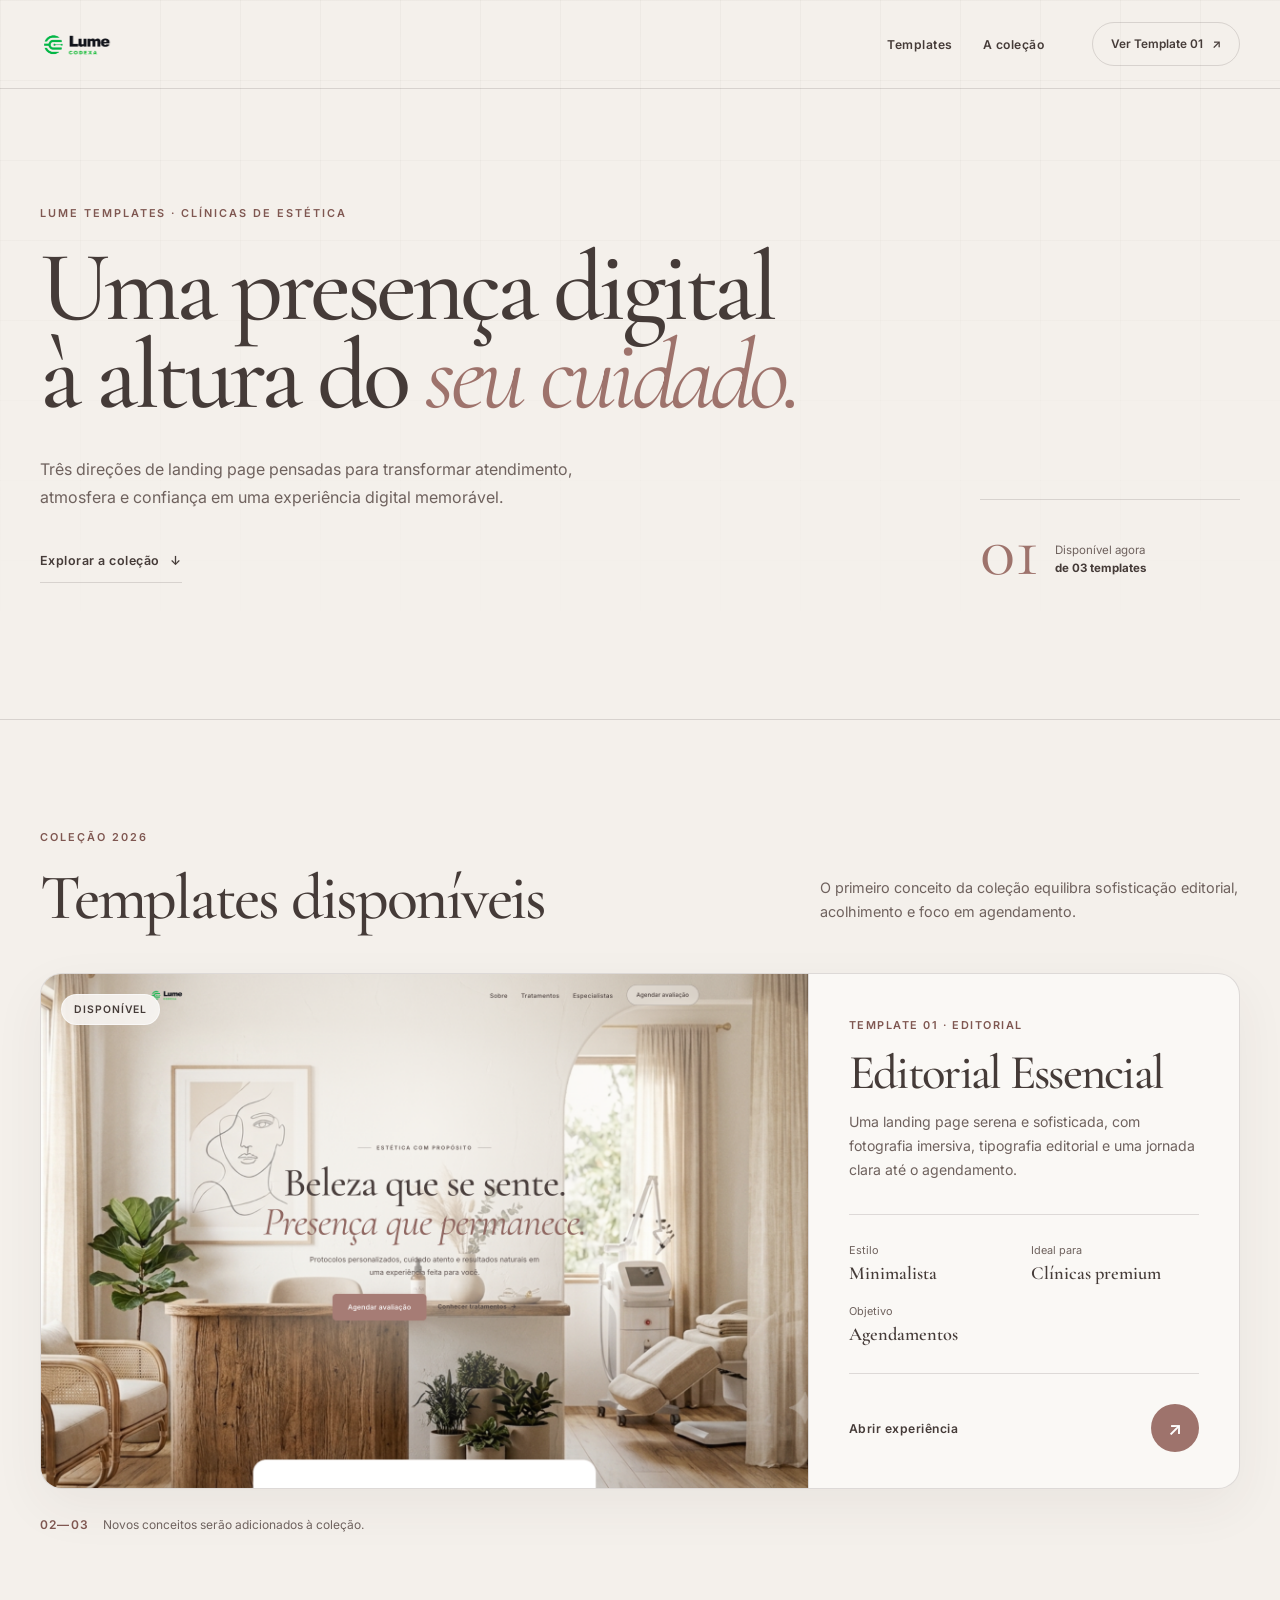
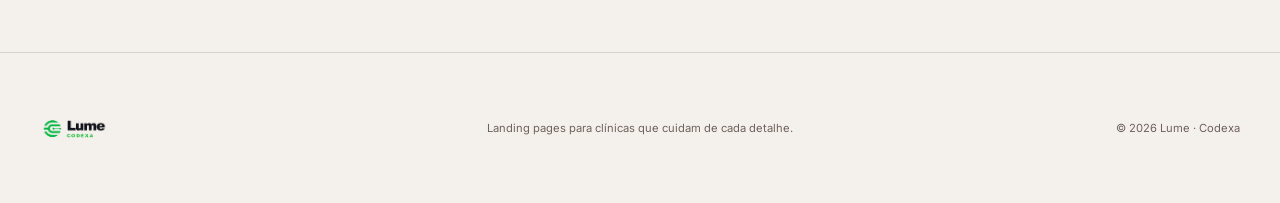
==== commit 69782570: "Revert "feat: launch Lume clinic experience showcase" This reverts commit 8e175c7b803f4a87637ed1abe9" ====
--- a/index.html
+++ b/index.html
@@ -3,8 +3,8 @@
 <head>
     <meta charset="UTF-8">
     <meta name="viewport" content="width=device-width, initial-scale=1.0">
-    <title>Lume | Experiências digitais para clínicas de estética</title>
-    <meta name="description" content="Árvore de links, site institucional e páginas individuais de procedimentos para transformar a presença digital da sua clínica em uma jornada clara até o agendamento.">
+    <title>Lume Templates | Landing pages para clínicas</title>
+    <meta name="description" content="Uma coleção de landing pages premium para clínicas de estética apresentarem sua marca, seus tratamentos e sua experiência com mais presença.">
     <meta name="theme-color" content="#f4f0eb">
     <link rel="icon" type="image/png" href="images/logo-lume-mono.png">
     <link rel="preconnect" href="https://fonts.googleapis.com">
@@ -17,179 +17,36 @@
 
     <header class="site-header">
         <div class="shell header__inner">
-            <a class="brand" href="#inicio" aria-label="Lume — início">
+            <a class="brand" href="#inicio" aria-label="Lume Templates — início">
                 <img src="images/logo-lume-mono.png" alt="Lume Codexa" width="708" height="282">
             </a>
 
             <nav class="header__nav" aria-label="Navegação principal">
-                <a href="#experiencia">A experiência</a>
-                <a href="#procedimentos">Procedimentos</a>
                 <a href="#templates">Templates</a>
+                <a href="#colecao">A coleção</a>
             </nav>
 
-            <a class="button button--small" href="https://wa.me/5548988512030?text=Ola%2C%20quero%20conhecer%20a%20experiencia%20Lume%20para%20minha%20clinica." target="_blank" rel="noopener noreferrer" aria-label="Falar com a Lume pelo WhatsApp (abre em nova aba)">Falar com a Lume <span aria-hidden="true">↗</span></a>
+            <a class="header__cta" href="template-1/">Ver Template 01 <span aria-hidden="true">↗</span></a>
         </div>
     </header>
 
     <main id="main-content">
-        <section class="sales-hero" id="inicio" aria-labelledby="hero-title">
-            <div class="shell sales-hero__grid">
-                <div class="sales-hero__content">
-                    <p class="eyebrow">Presença digital para clínicas de estética</p>
-                    <h1 id="hero-title">Cada clique deve aproximar alguém da <em>sua clínica.</em></h1>
-                    <p class="sales-hero__copy">Criamos uma experiência conectada — da bio do Instagram à página do procedimento — para apresentar sua marca, responder dúvidas e conduzir o interesse ao agendamento.</p>
-
-                    <div class="sales-hero__actions">
-                        <a class="button" href="#experiencia">Conhecer a experiência <span aria-hidden="true">↓</span></a>
-                        <a class="text-link" href="#templates">Ver templates <span aria-hidden="true">↗</span></a>
-                    </div>
-
-                    <ul class="channel-list" aria-label="Canais conectados pela experiência Lume">
-                        <li>Instagram</li>
-                        <li>Google</li>
-                        <li>WhatsApp</li>
-                    </ul>
+        <section class="intro" id="inicio" aria-labelledby="intro-title">
+            <div class="shell intro__grid">
+                <div class="intro__content">
+                    <p class="eyebrow">Lume Templates · Clínicas de estética</p>
+                    <h1 id="intro-title">Uma presença digital<br>à altura do <em>seu cuidado.</em></h1>
+                    <p class="intro__copy">Três direções de landing page pensadas para transformar atendimento, atmosfera e confiança em uma experiência digital memorável.</p>
+                    <a class="text-link" href="#templates">Explorar a coleção <span aria-hidden="true">↓</span></a>
                 </div>
 
-                <aside class="journey-card" aria-label="Jornada digital da clínica">
-                    <div class="journey-card__top">
-                        <p>Experiência Lume</p>
-                        <span>01—03</span>
-                    </div>
-
-                    <ol class="journey-list">
-                        <li>
-                            <span class="journey-list__number">01</span>
-                            <div>
-                                <strong>Árvore de links</strong>
-                                <small>O ponto de entrada da sua marca.</small>
-                            </div>
-                        </li>
-                        <li>
-                            <span class="journey-list__number">02</span>
-                            <div>
-                                <strong>Site institucional</strong>
-                                <small>Confiança, estrutura e posicionamento.</small>
-                            </div>
-                        </li>
-                        <li>
-                            <span class="journey-list__number">03</span>
-                            <div>
-                                <strong>Páginas de procedimentos</strong>
-                                <small>Informação clara até o agendamento.</small>
-                            </div>
-                        </li>
-                    </ol>
-
-                    <div class="journey-card__result">
-                        <span>Resultado</span>
-                        <strong>Uma jornada contínua, sem links soltos.</strong>
+                <aside class="collection-index" id="colecao" aria-label="Resumo da coleção">
+                    <span class="collection-index__number">01</span>
+                    <div>
+                        <p>Disponível agora</p>
+                        <strong>de 03 templates</strong>
                     </div>
                 </aside>
-            </div>
-        </section>
-
-        <section class="experience" id="experiencia" aria-labelledby="experience-title">
-            <div class="shell">
-                <div class="section-heading section-heading--wide">
-                    <div>
-                        <p class="eyebrow">Um sistema, não uma página isolada</p>
-                        <h2 id="experience-title">Sua presença digital trabalhando como uma <em>experiência única.</em></h2>
-                    </div>
-                    <p>Quem chega por um anúncio, pelo Instagram ou pelo Google encontra a mesma linguagem, entende o valor da clínica e sabe qual é o próximo passo.</p>
-                </div>
-
-                <div class="experience-grid">
-                    <article class="experience-card">
-                        <div class="experience-card__head">
-                            <span>01</span>
-                            <p>Entrada</p>
-                        </div>
-                        <h3>Árvore de links</h3>
-                        <p>Uma página rápida e organizada para concentrar campanhas, tratamentos, contato e agendamento sem perder a identidade da clínica.</p>
-                        <ul>
-                            <li>Bio do Instagram</li>
-                            <li>Campanhas e destaques</li>
-                            <li>Acesso direto ao WhatsApp</li>
-                        </ul>
-                    </article>
-
-                    <article class="experience-card experience-card--accent">
-                        <div class="experience-card__head">
-                            <span>02</span>
-                            <p>Autoridade</p>
-                        </div>
-                        <h3>Site institucional</h3>
-                        <p>O lugar onde sua marca ganha contexto: proposta, ambiente, especialistas, diferenciais e uma narrativa coerente com o cuidado presencial.</p>
-                        <ul>
-                            <li>Posicionamento da marca</li>
-                            <li>Equipe e estrutura</li>
-                            <li>Jornada até o agendamento</li>
-                        </ul>
-                    </article>
-
-                    <article class="experience-card">
-                        <div class="experience-card__head">
-                            <span>03</span>
-                            <p>Decisão</p>
-                        </div>
-                        <h3>Páginas de procedimentos</h3>
-                        <p>Cada tratamento ganha uma página própria para explicar, acolher dúvidas e conversar com a intenção de quem já procura por aquele procedimento.</p>
-                        <ul>
-                            <li>Conteúdo claro e específico</li>
-                            <li>Estrutura pensada para busca</li>
-                            <li>CTA contextual para contato</li>
-                        </ul>
-                    </article>
-                </div>
-
-                <div class="conversion-path" aria-label="Caminho da descoberta ao agendamento">
-                    <span>Descoberta</span>
-                    <i aria-hidden="true"></i>
-                    <span>Confiança</span>
-                    <i aria-hidden="true"></i>
-                    <span>Entendimento</span>
-                    <i aria-hidden="true"></i>
-                    <strong>Agendamento</strong>
-                </div>
-            </div>
-        </section>
-
-        <section class="procedures" id="procedimentos" aria-labelledby="procedures-title">
-            <div class="shell procedures__grid">
-                <div class="procedures__content">
-                    <p class="eyebrow">Uma tela para cada intenção</p>
-                    <h2 id="procedures-title">Seu paciente não pesquisa “clínica”. Ele pesquisa o <em>procedimento.</em></h2>
-                    <p>Por isso, os tratamentos principais ganham páginas individuais: uma conversa focada em quem quer entender como funciona, para quem é indicado e como dar o próximo passo.</p>
-                    <p class="procedures__note">Estrutura pensada para descoberta orgânica, sem promessas de posição ou ranking.</p>
-                </div>
-
-                <div class="procedure-links" aria-label="Exemplos de páginas de procedimentos">
-                    <a href="template-1/procedimentos/botox.html">
-                        <span>01</span>
-                        <div>
-                            <strong>Botox</strong>
-                            <small>Visão geral do procedimento</small>
-                        </div>
-                        <b aria-hidden="true">↗</b>
-                    </a>
-                    <a href="template-1/procedimentos/preenchimento-facial.html">
-                        <span>02</span>
-                        <div>
-                            <strong>Preenchimento facial</strong>
-                            <small>Visão geral do procedimento</small>
-                        </div>
-                        <b aria-hidden="true">↗</b>
-                    </a>
-                    <a href="template-1/procedimentos/limpeza-de-pele.html">
-                        <span>03</span>
-                        <div>
-                            <strong>Limpeza de pele</strong>
-                            <small>Visão geral do procedimento</small>
-                        </div>
-                        <b aria-hidden="true">↗</b>
-                    </a>
-                </div>
             </div>
         </section>
 
@@ -197,62 +54,46 @@
             <div class="shell">
                 <div class="section-heading">
                     <div>
-                        <p class="eyebrow">Escolha uma direção de marca</p>
-                        <h2 id="templates-title">Experiências para ver, navegar e sentir.</h2>
+                        <p class="eyebrow">Coleção 2026</p>
+                        <h2 id="templates-title">Templates disponíveis</h2>
                     </div>
-                    <p>Os templates são o ponto de partida visual. A experiência final é construída com a identidade, os tratamentos e a jornada da sua clínica.</p>
+                    <p>O primeiro conceito da coleção equilibra sofisticação editorial, acolhimento e foco em agendamento.</p>
                 </div>
 
-                <div class="template-grid">
-                    <a class="template-card" href="template-1/" aria-describedby="template-1-description">
-                        <figure class="template-card__media">
-                            <img src="images/preview-template-1.png" alt="Prévia do Template Editorial Essencial aplicado a uma clínica de estética" width="1920" height="1080">
-                            <span class="template-card__status">Disponível</span>
-                        </figure>
+                <a class="template-card" href="template-1/" aria-describedby="template-1-description">
+                    <figure class="template-card__media">
+                        <img src="images/preview-template-1.png" alt="Prévia do Template Editorial Essencial aplicado a uma clínica de estética" width="1920" height="1080">
+                        <span class="template-card__status">Disponível</span>
+                    </figure>
 
-                        <div class="template-card__content">
-                            <p class="template-card__label">Template 01 · Editorial</p>
-                            <h3>Editorial Essencial</h3>
-                            <p id="template-1-description" class="template-card__description">Fotografia imersiva, ritmo sereno e uma jornada direta até o agendamento.</p>
-                            <div class="template-card__footer">
-                                <span>Abrir experiência</span>
-                                <span class="template-card__arrow" aria-hidden="true">↗</span>
+                    <div class="template-card__content">
+                        <p class="template-card__label">Template 01 · Editorial</p>
+                        <h3>Editorial Essencial</h3>
+                        <p id="template-1-description" class="template-card__description">Uma landing page serena e sofisticada, com fotografia imersiva, tipografia editorial e uma jornada clara até o agendamento.</p>
+
+                        <dl class="template-card__facts">
+                            <div>
+                                <dt>Estilo</dt>
+                                <dd>Minimalista</dd>
                             </div>
+                            <div>
+                                <dt>Ideal para</dt>
+                                <dd>Clínicas premium</dd>
+                            </div>
+                            <div>
+                                <dt>Objetivo</dt>
+                                <dd>Agendamentos</dd>
+                            </div>
+                        </dl>
+
+                        <div class="template-card__footer">
+                            <span>Abrir experiência</span>
+                            <span class="template-card__arrow" aria-hidden="true">↗</span>
                         </div>
-                    </a>
+                    </div>
+                </a>
 
-                    <a class="template-card template-card--natural" href="template-2/" aria-describedby="template-2-description">
-                        <figure class="template-card__media">
-                            <img src="images/preview-template-2.png" alt="Prévia do Template Editorial Natural aplicado a uma clínica de estética" width="1920" height="1080">
-                            <span class="template-card__status">Novo</span>
-                        </figure>
-
-                        <div class="template-card__content">
-                            <p class="template-card__label">Template 02 · Natural</p>
-                            <h3>Editorial Natural</h3>
-                            <p id="template-2-description" class="template-card__description">Composição modular, tons rosé e uma presença autoral inspirada em editoriais de beleza.</p>
-                            <div class="template-card__footer">
-                                <span>Abrir experiência</span>
-                                <span class="template-card__arrow" aria-hidden="true">↗</span>
-                            </div>
-                        </div>
-                    </a>
-                </div>
-
-                <p class="collection-note"><span>03</span> Uma nova direção visual será adicionada à coleção.</p>
-            </div>
-        </section>
-
-        <section class="final-cta" id="contato" aria-labelledby="cta-title">
-            <div class="shell final-cta__inner">
-                <div>
-                    <p class="eyebrow">Do primeiro clique ao contato</p>
-                    <h2 id="cta-title">Sua clínica já entrega cuidado. Sua presença digital precisa <em>continuar essa experiência.</em></h2>
-                </div>
-                <div class="final-cta__action">
-                    <p>Vamos entender os tratamentos, o posicionamento e o momento da sua clínica.</p>
-                    <a class="button button--light" href="https://wa.me/5548988512030?text=Ola%2C%20quero%20conhecer%20a%20experiencia%20Lume%20para%20minha%20clinica." target="_blank" rel="noopener noreferrer" aria-label="Quero falar sobre minha clínica pelo WhatsApp (abre em nova aba)">Quero falar sobre minha clínica <span aria-hidden="true">↗</span></a>
-                </div>
+                <p class="collection-note"><span>02—03</span> Novos conceitos serão adicionados à coleção.</p>
             </div>
         </section>
     </main>
@@ -260,7 +101,7 @@
     <footer class="site-footer">
         <div class="shell footer__inner">
             <img src="images/logo-lume-mono.png" alt="Lume Codexa" width="708" height="282">
-            <p>Experiências digitais para clínicas de estética.</p>
+            <p>Landing pages para clínicas que cuidam de cada detalhe.</p>
             <span>© 2026 Lume · Codexa</span>
         </div>
     </footer>
--- a/css/home.css
+++ b/css/home.css
@@ -1,12 +1,10 @@
 :root {
     --page: #f4f0eb;
     --surface: #faf8f5;
-    --surface-strong: #ffffff;
     --ink: #453b38;
     --ink-soft: #6f625e;
-    --accent: #a67c75;
+    --accent: #9e736c;
     --accent-dark: #7f5751;
-    --accent-light: #d8c4c1;
     --line: rgba(69, 59, 56, 0.16);
     --white: #ffffff;
     --font-display: 'Cormorant Garamond', Georgia, serif;
@@ -39,9 +37,9 @@
     inset: 0;
     z-index: -1;
     pointer-events: none;
-    background-image: linear-gradient(rgba(69, 59, 56, 0.032) 1px, transparent 1px), linear-gradient(90deg, rgba(69, 59, 56, 0.032) 1px, transparent 1px);
+    background-image: linear-gradient(rgba(69, 59, 56, 0.035) 1px, transparent 1px), linear-gradient(90deg, rgba(69, 59, 56, 0.035) 1px, transparent 1px);
     background-size: 80px 80px;
-    mask-image: linear-gradient(to bottom, black, transparent 68%);
+    mask-image: linear-gradient(to bottom, black, transparent 72%);
 }
 
 a {
@@ -81,82 +79,6 @@
     transform: translateY(0);
 }
 
-.eyebrow {
-    margin: 0 0 22px;
-    color: var(--accent-dark);
-    font-size: 0.68rem;
-    font-weight: 600;
-    letter-spacing: 0.18em;
-    text-transform: uppercase;
-}
-
-.button {
-    min-height: 52px;
-    display: inline-flex;
-    align-items: center;
-    justify-content: center;
-    gap: 12px;
-    padding: 0 22px;
-    color: var(--white);
-    background: var(--ink);
-    border: 1px solid var(--ink);
-    border-radius: 999px;
-    font-size: 0.76rem;
-    font-weight: 600;
-    letter-spacing: 0.035em;
-    transition: color var(--ease), background-color var(--ease), border-color var(--ease), transform var(--ease);
-}
-
-.button:hover {
-    background: var(--accent-dark);
-    border-color: var(--accent-dark);
-    transform: translateY(-2px);
-}
-
-.button--small {
-    min-height: 44px;
-    padding-inline: 18px;
-    color: var(--ink);
-    background: transparent;
-    border-color: var(--line);
-    font-size: 0.72rem;
-}
-
-.button--small:hover {
-    color: var(--white);
-    background: var(--ink);
-    border-color: var(--ink);
-}
-
-.button--light {
-    color: var(--ink);
-    background: var(--white);
-    border-color: var(--white);
-}
-
-.button--light:hover {
-    color: var(--white);
-    background: var(--accent);
-    border-color: var(--accent);
-}
-
-.text-link {
-    min-height: 44px;
-    display: inline-flex;
-    align-items: center;
-    gap: 10px;
-    border-bottom: 1px solid var(--line);
-    font-size: 0.78rem;
-    font-weight: 600;
-    letter-spacing: 0.04em;
-    transition: gap var(--ease), border-color var(--ease);
-}
-
-.text-link:hover {
-    gap: 15px;
-    border-color: var(--ink);
-}
-
 .site-header {
     position: absolute;
     inset: 0 0 auto;
@@ -168,7 +90,7 @@
     min-height: 88px;
     display: flex;
     align-items: center;
-    gap: 42px;
+    gap: 48px;
 }
 
 .brand {
@@ -184,507 +106,167 @@
 .header__nav {
     display: flex;
     align-items: center;
-    gap: 28px;
+    gap: 30px;
     margin-left: auto;
-    font-size: 0.74rem;
-    font-weight: 600;
-    letter-spacing: 0.035em;
-}
-
-.header__nav a {
-    transition: color var(--ease);
+    font-size: 0.76rem;
+    font-weight: 600;
+    letter-spacing: 0.04em;
+}
+
+.header__nav a,
+.header__cta {
+    transition: color var(--ease), opacity var(--ease), background-color var(--ease);
 }
 
 .header__nav a:hover {
     color: var(--accent-dark);
 }
 
-.sales-hero {
-    min-height: 820px;
-    display: flex;
-    align-items: center;
-    padding: 160px 0 96px;
+.header__cta {
+    min-height: 44px;
+    display: inline-flex;
+    align-items: center;
+    gap: 9px;
+    padding: 0 18px;
+    border: 1px solid var(--line);
+    border-radius: 999px;
+    font-size: 0.74rem;
+    font-weight: 600;
+}
+
+.header__cta:hover {
+    color: var(--white);
+    background: var(--ink);
+}
+
+.intro {
+    min-height: 720px;
+    display: flex;
+    align-items: center;
+    padding: 160px 0 90px;
     border-bottom: 1px solid var(--line);
 }
 
-.sales-hero__grid {
+.intro__grid {
     display: grid;
-    grid-template-columns: minmax(0, 1.35fr) minmax(340px, 0.65fr);
-    align-items: center;
-    gap: clamp(54px, 7vw, 104px);
-}
-
-.sales-hero__content {
-    max-width: 790px;
-}
-
-.sales-hero h1 {
-    max-width: 780px;
+    grid-template-columns: minmax(0, 1fr) 260px;
+    align-items: end;
+    gap: 72px;
+}
+
+.intro__content {
+    max-width: 880px;
+}
+
+.eyebrow {
+    margin: 0 0 24px;
+    color: var(--accent-dark);
+    font-size: 0.68rem;
+    font-weight: 600;
+    letter-spacing: 0.18em;
+    text-transform: uppercase;
+}
+
+.intro h1 {
     margin: 0;
     font-family: var(--font-display);
-    font-size: clamp(4.2rem, 7.35vw, 7rem);
+    font-size: clamp(4rem, 7.8vw, 7.25rem);
     font-weight: 500;
     line-height: 0.88;
-    letter-spacing: -0.047em;
+    letter-spacing: -0.045em;
     text-wrap: balance;
 }
 
-.sales-hero h1 em,
-.section-heading h2 em,
-.procedures h2 em,
-.final-cta h2 em {
+.intro h1 em {
     color: var(--accent);
     font-weight: 400;
 }
 
-.sales-hero__copy {
-    max-width: 680px;
-    margin: 34px 0 0;
+.intro__copy {
+    max-width: 610px;
+    margin: 36px 0 28px;
     color: var(--ink-soft);
     font-size: 1rem;
     line-height: 1.75;
 }
 
-.sales-hero__actions {
-    display: flex;
-    align-items: center;
-    gap: 24px;
-    margin-top: 30px;
-}
-
-.channel-list {
-    display: flex;
-    align-items: center;
-    gap: 0;
-    margin: 44px 0 0;
-    padding: 0;
-    color: var(--ink-soft);
-    list-style: none;
-    font-size: 0.68rem;
-    font-weight: 600;
-    letter-spacing: 0.12em;
-    text-transform: uppercase;
-}
-
-.channel-list li {
+.text-link {
+    min-height: 44px;
     display: inline-flex;
     align-items: center;
-}
-
-.channel-list li:not(:last-child)::after {
-    content: '';
-    width: 28px;
-    height: 1px;
-    margin-inline: 13px;
-    background: var(--accent-light);
-}
-
-.journey-card {
-    position: relative;
-    overflow: hidden;
-    padding: 26px;
-    background: rgba(250, 248, 245, 0.9);
-    border: 1px solid var(--line);
-    border-radius: 24px;
-    box-shadow: 0 28px 80px rgba(69, 59, 56, 0.11);
-}
-
-.journey-card::before {
-    content: '';
-    position: absolute;
-    width: 180px;
-    height: 180px;
-    right: -80px;
-    top: -88px;
-    background: var(--accent-light);
-    border-radius: 50%;
-    opacity: 0.6;
-}
-
-.journey-card__top {
-    position: relative;
-    display: flex;
-    justify-content: space-between;
+    gap: 10px;
+    border-bottom: 1px solid var(--line);
+    font-size: 0.78rem;
+    font-weight: 600;
+    letter-spacing: 0.04em;
+    transition: gap var(--ease), border-color var(--ease);
+}
+
+.text-link:hover {
+    gap: 14px;
+    border-color: var(--ink);
+}
+
+.collection-index {
+    display: flex;
+    align-items: flex-end;
     gap: 16px;
-    padding-bottom: 20px;
-    border-bottom: 1px solid var(--line);
-}
-
-.journey-card__top p,
-.journey-card__top span {
-    margin: 0;
-    font-size: 0.66rem;
-    font-weight: 600;
-    letter-spacing: 0.12em;
-    text-transform: uppercase;
-}
-
-.journey-card__top span {
-    color: var(--accent-dark);
-}
-
-.journey-list {
-    position: relative;
-    margin: 0;
-    padding: 8px 0 0;
-    list-style: none;
-}
-
-.journey-list li {
-    position: relative;
-    display: grid;
-    grid-template-columns: 42px 1fr;
-    align-items: center;
-    gap: 15px;
-    padding: 22px 0;
-}
-
-.journey-list li:not(:last-child) {
-    border-bottom: 1px solid var(--line);
-}
-
-.journey-list__number {
-    width: 42px;
-    height: 42px;
-    display: grid;
-    place-items: center;
-    color: var(--accent-dark);
-    background: var(--page);
-    border: 1px solid var(--line);
-    border-radius: 50%;
+    padding: 24px 0 6px;
+    border-top: 1px solid var(--line);
+}
+
+.collection-index__number {
+    color: var(--accent);
     font-family: var(--font-display);
-    font-size: 1rem;
-    font-weight: 600;
-}
-
-.journey-list strong,
-.journey-list small {
+    font-size: 4.6rem;
+    line-height: 0.72;
+}
+
+.collection-index p,
+.collection-index strong {
     display: block;
-}
-
-.journey-list strong {
-    margin-bottom: 5px;
-    font-family: var(--font-display);
-    font-size: 1.4rem;
-    font-weight: 600;
-}
-
-.journey-list small {
-    color: var(--ink-soft);
+    margin: 0;
     font-size: 0.72rem;
-    line-height: 1.5;
-}
-
-.journey-card__result {
-    margin-top: 10px;
-    padding: 20px;
-    color: var(--white);
-    background: var(--ink);
-    border-radius: 15px;
-}
-
-.journey-card__result span,
-.journey-card__result strong {
-    display: block;
-}
-
-.journey-card__result span {
-    margin-bottom: 8px;
-    color: var(--accent-light);
-    font-size: 0.62rem;
-    font-weight: 600;
-    letter-spacing: 0.14em;
-    text-transform: uppercase;
-}
-
-.journey-card__result strong {
-    font-family: var(--font-display);
-    font-size: 1.3rem;
-    font-weight: 500;
-}
-
-.experience {
-    padding: 116px 0 104px;
+    line-height: 1.55;
+}
+
+.collection-index p {
+    color: var(--ink-soft);
+}
+
+.templates {
+    padding: 110px 0 120px;
 }
 
 .section-heading {
     display: grid;
-    grid-template-columns: minmax(0, 1fr) minmax(280px, 420px);
+    grid-template-columns: 1fr minmax(280px, 420px);
     align-items: end;
-    gap: 56px;
+    gap: 48px;
     margin-bottom: 44px;
 }
 
-.section-heading--wide {
-    grid-template-columns: minmax(0, 1.4fr) minmax(280px, 0.6fr);
-    margin-bottom: 54px;
-}
-
-.section-heading h2,
-.procedures h2,
-.final-cta h2 {
+.section-heading h2 {
     margin: 0;
     font-family: var(--font-display);
-    font-size: clamp(3.1rem, 5vw, 5.1rem);
+    font-size: clamp(2.9rem, 5vw, 4.6rem);
     font-weight: 500;
-    line-height: 0.94;
-    letter-spacing: -0.042em;
-    text-wrap: balance;
+    line-height: 0.95;
+    letter-spacing: -0.035em;
 }
 
 .section-heading > p {
     margin: 0 0 4px;
     color: var(--ink-soft);
-    font-size: 0.92rem;
-    line-height: 1.75;
-}
-
-.experience-grid {
+    font-size: 0.9rem;
+    line-height: 1.7;
+}
+
+.template-card {
     display: grid;
-    grid-template-columns: repeat(3, 1fr);
-    gap: 18px;
-}
-
-.experience-card {
-    min-height: 430px;
-    display: flex;
-    flex-direction: column;
-    padding: 30px;
+    grid-template-columns: minmax(0, 64%) minmax(320px, 36%);
+    overflow: hidden;
     background: var(--surface);
-    border: 1px solid var(--line);
-    border-radius: 20px;
-}
-
-.experience-card--accent {
-    color: var(--white);
-    background: var(--ink);
-}
-
-.experience-card__head {
-    display: flex;
-    align-items: center;
-    justify-content: space-between;
-    padding-bottom: 26px;
-    border-bottom: 1px solid var(--line);
-}
-
-.experience-card--accent .experience-card__head {
-    border-color: rgba(255, 255, 255, 0.17);
-}
-
-.experience-card__head span {
-    color: var(--accent);
-    font-family: var(--font-display);
-    font-size: 2.2rem;
-    line-height: 1;
-}
-
-.experience-card--accent .experience-card__head span {
-    color: var(--accent-light);
-}
-
-.experience-card__head p {
-    margin: 0;
-    color: var(--ink-soft);
-    font-size: 0.62rem;
-    font-weight: 600;
-    letter-spacing: 0.14em;
-    text-transform: uppercase;
-}
-
-.experience-card--accent .experience-card__head p {
-    color: rgba(255, 255, 255, 0.58);
-}
-
-.experience-card h3 {
-    margin: 28px 0 16px;
-    font-family: var(--font-display);
-    font-size: 2.25rem;
-    font-weight: 500;
-    line-height: 1;
-}
-
-.experience-card > p {
-    margin: 0;
-    color: var(--ink-soft);
-    font-size: 0.85rem;
-    line-height: 1.72;
-}
-
-.experience-card--accent > p {
-    color: rgba(255, 255, 255, 0.66);
-}
-
-.experience-card ul {
-    display: grid;
-    gap: 11px;
-    margin: auto 0 0;
-    padding: 28px 0 0;
-    list-style: none;
-}
-
-.experience-card li {
-    display: flex;
-    align-items: center;
-    gap: 10px;
-    font-size: 0.72rem;
-    font-weight: 500;
-}
-
-.experience-card li::before {
-    content: '';
-    width: 6px;
-    height: 6px;
-    flex: none;
-    background: var(--accent);
-    border-radius: 50%;
-}
-
-.experience-card--accent li::before {
-    background: var(--accent-light);
-}
-
-.conversion-path {
-    display: grid;
-    grid-template-columns: auto 1fr auto 1fr auto 1fr auto;
-    align-items: center;
-    gap: 18px;
-    margin-top: 48px;
-    padding: 24px 28px;
-    background: rgba(250, 248, 245, 0.62);
-    border: 1px solid var(--line);
-    border-radius: 999px;
-    color: var(--ink-soft);
-    font-size: 0.68rem;
-    font-weight: 600;
-    letter-spacing: 0.1em;
-    text-transform: uppercase;
-}
-
-.conversion-path i {
-    width: 100%;
-    height: 1px;
-    background: var(--accent-light);
-}
-
-.conversion-path strong {
-    color: var(--accent-dark);
-}
-
-.procedures {
-    padding: 112px 0;
-    color: var(--white);
-    background: var(--ink);
-}
-
-.procedures__grid {
-    display: grid;
-    grid-template-columns: minmax(0, 0.9fr) minmax(420px, 1.1fr);
-    align-items: center;
-    gap: clamp(64px, 9vw, 128px);
-}
-
-.procedures .eyebrow {
-    color: var(--accent-light);
-}
-
-.procedures h2 {
-    font-size: clamp(3.2rem, 5.5vw, 5.6rem);
-}
-
-.procedures__content > p:not(.eyebrow):not(.procedures__note) {
-    max-width: 620px;
-    margin: 30px 0 0;
-    color: rgba(255, 255, 255, 0.68);
-    font-size: 0.92rem;
-    line-height: 1.75;
-}
-
-.procedures__note {
-    max-width: 480px;
-    margin: 26px 0 0;
-    padding-top: 20px;
-    color: rgba(255, 255, 255, 0.46);
-    border-top: 1px solid rgba(255, 255, 255, 0.14);
-    font-size: 0.68rem;
-    line-height: 1.6;
-}
-
-.procedure-links {
-    border-top: 1px solid rgba(255, 255, 255, 0.18);
-}
-
-.procedure-links a {
-    min-height: 132px;
-    display: grid;
-    grid-template-columns: 44px 1fr 46px;
-    align-items: center;
-    gap: 22px;
-    padding: 22px 10px;
-    border-bottom: 1px solid rgba(255, 255, 255, 0.18);
-    transition: padding-left var(--ease), background-color var(--ease);
-}
-
-.procedure-links a:hover {
-    padding-left: 22px;
-    background: rgba(255, 255, 255, 0.035);
-}
-
-.procedure-links > a > span {
-    color: var(--accent-light);
-    font-family: var(--font-display);
-    font-size: 1.3rem;
-}
-
-.procedure-links strong,
-.procedure-links small {
-    display: block;
-}
-
-.procedure-links strong {
-    margin-bottom: 6px;
-    font-family: var(--font-display);
-    font-size: clamp(1.8rem, 3vw, 2.6rem);
-    font-weight: 500;
-}
-
-.procedure-links small {
-    color: rgba(255, 255, 255, 0.52);
-    font-size: 0.7rem;
-}
-
-.procedure-links b {
-    width: 42px;
-    height: 42px;
-    display: grid;
-    place-items: center;
-    border: 1px solid rgba(255, 255, 255, 0.2);
-    border-radius: 50%;
-    font-size: 1rem;
-    font-weight: 400;
-    transition: color var(--ease), background-color var(--ease), transform var(--ease);
-}
-
-.procedure-links a:hover b {
-    color: var(--ink);
-    background: var(--white);
-    transform: rotate(6deg);
-}
-
-.templates {
-    padding: 116px 0 120px;
-    background: var(--surface);
-}
-
-.template-grid {
-    display: grid;
-    grid-template-columns: repeat(2, minmax(0, 1fr));
-    gap: 24px;
-}
-
-.template-card {
-    overflow: hidden;
-    background: var(--surface-strong);
     border: 1px solid var(--line);
     border-radius: 22px;
     box-shadow: 0 18px 52px rgba(69, 59, 56, 0.06);
@@ -692,24 +274,22 @@
 }
 
 .template-card:hover {
-    transform: translateY(-4px);
+    transform: translateY(-3px);
     border-color: rgba(158, 115, 108, 0.55);
-    box-shadow: 0 25px 66px rgba(69, 59, 56, 0.12);
-}
-
-.template-card--natural {
-    background: #f3f0ed;
+    box-shadow: 0 24px 64px rgba(69, 59, 56, 0.11);
 }
 
 .template-card__media {
     position: relative;
-    aspect-ratio: 16 / 10;
+    min-height: 500px;
     margin: 0;
     overflow: hidden;
     background: #ddd4cb;
 }
 
 .template-card__media img {
+    position: absolute;
+    inset: 0;
     width: 100%;
     height: 100%;
     object-fit: cover;
@@ -717,63 +297,89 @@
     transition: transform 500ms ease;
 }
 
-.template-card--natural .template-card__media img {
-    object-position: 58% center;
-}
-
 .template-card:hover .template-card__media img {
     transform: scale(1.018);
 }
 
 .template-card__status {
     position: absolute;
-    top: 18px;
-    left: 18px;
+    top: 20px;
+    left: 20px;
     z-index: 1;
     padding: 8px 12px;
     color: var(--ink);
-    background: rgba(250, 248, 245, 0.9);
-    border: 1px solid rgba(255, 255, 255, 0.58);
+    background: rgba(250, 248, 245, 0.88);
+    border: 1px solid rgba(255, 255, 255, 0.55);
     border-radius: 999px;
     backdrop-filter: blur(12px);
-    font-size: 0.62rem;
+    font-size: 0.65rem;
     font-weight: 600;
     letter-spacing: 0.09em;
     text-transform: uppercase;
 }
 
 .template-card__content {
-    min-height: 280px;
+    min-width: 0;
     display: flex;
     flex-direction: column;
-    padding: 30px;
-    border-top: 1px solid var(--line);
+    padding: 44px 40px 36px;
+    border-left: 1px solid var(--line);
 }
 
 .template-card__label {
     margin: 0;
     color: var(--accent-dark);
-    font-size: 0.65rem;
+    font-size: 0.68rem;
     font-weight: 600;
     letter-spacing: 0.14em;
     text-transform: uppercase;
 }
 
 .template-card h3 {
-    margin: 14px 0 12px;
+    margin: 18px 0 14px;
     font-family: var(--font-display);
-    font-size: clamp(2.4rem, 3.6vw, 3.45rem);
+    font-size: clamp(2.4rem, 3.8vw, 3.5rem);
     font-weight: 500;
-    line-height: 0.95;
+    line-height: 0.94;
     letter-spacing: -0.035em;
 }
 
 .template-card__description {
-    max-width: 470px;
-    margin: 0;
-    color: var(--ink-soft);
-    font-size: 0.82rem;
-    line-height: 1.68;
+    margin: 0;
+    color: var(--ink-soft);
+    font-size: 0.88rem;
+    line-height: 1.72;
+}
+
+.template-card__facts {
+    display: grid;
+    grid-template-columns: 1fr 1fr;
+    gap: 20px 14px;
+    margin: 32px 0 0;
+    padding: 28px 0;
+    border-top: 1px solid var(--line);
+    border-bottom: 1px solid var(--line);
+}
+
+.template-card__facts div:last-child {
+    grid-column: 1 / -1;
+}
+
+.template-card__facts dt,
+.template-card__facts dd {
+    margin: 0;
+}
+
+.template-card__facts dt {
+    margin-bottom: 5px;
+    color: var(--ink-soft);
+    font-size: 0.68rem;
+}
+
+.template-card__facts dd {
+    font-family: var(--font-display);
+    font-size: 1.15rem;
+    font-weight: 600;
 }
 
 .template-card__footer {
@@ -782,22 +388,22 @@
     justify-content: space-between;
     gap: 18px;
     margin-top: auto;
-    padding-top: 26px;
-    font-size: 0.74rem;
-    font-weight: 600;
-    letter-spacing: 0.035em;
+    padding-top: 30px;
+    font-size: 0.76rem;
+    font-weight: 600;
+    letter-spacing: 0.04em;
 }
 
 .template-card__arrow {
-    width: 44px;
-    height: 44px;
+    width: 48px;
+    height: 48px;
     display: grid;
     place-items: center;
     flex: none;
     color: var(--white);
     background: var(--accent);
     border-radius: 50%;
-    font-size: 1rem;
+    font-size: 1.15rem;
     transition: background-color var(--ease), transform var(--ease);
 }
 
@@ -812,7 +418,7 @@
     gap: 14px;
     margin: 28px 0 0;
     color: var(--ink-soft);
-    font-size: 0.74rem;
+    font-size: 0.75rem;
 }
 
 .collection-note span {
@@ -821,43 +427,8 @@
     letter-spacing: 0.1em;
 }
 
-.final-cta {
-    padding: 98px 0;
-    color: var(--white);
-    background: var(--accent-dark);
-}
-
-.final-cta__inner {
-    display: grid;
-    grid-template-columns: minmax(0, 1.35fr) minmax(300px, 0.65fr);
-    align-items: end;
-    gap: clamp(60px, 9vw, 130px);
-}
-
-.final-cta .eyebrow {
-    color: var(--accent-light);
-}
-
-.final-cta h2 {
-    max-width: 760px;
-    font-size: clamp(3.3rem, 5.6vw, 5.8rem);
-}
-
-.final-cta h2 em {
-    color: var(--white);
-}
-
-.final-cta__action p {
-    margin: 0 0 24px;
-    color: rgba(255, 255, 255, 0.7);
-    font-size: 0.86rem;
-    line-height: 1.7;
-}
-
 .site-footer {
-    color: var(--white);
-    background: var(--ink);
-    border-top: 1px solid rgba(255, 255, 255, 0.12);
+    border-top: 1px solid var(--line);
 }
 
 .footer__inner {
@@ -866,14 +437,13 @@
     grid-template-columns: 1fr auto 1fr;
     align-items: center;
     gap: 30px;
-    color: rgba(255, 255, 255, 0.55);
+    color: var(--ink-soft);
     font-size: 0.7rem;
 }
 
 .footer__inner img {
     width: 82px;
     height: auto;
-    filter: brightness(0) invert(1);
 }
 
 .footer__inner p {
@@ -885,87 +455,41 @@
     text-align: right;
 }
 
-@media (max-width: 1020px) {
-    .header__nav {
-        gap: 18px;
-    }
-
-    .sales-hero {
-        min-height: 0;
-    }
-
-    .sales-hero__grid,
-    .procedures__grid,
-    .final-cta__inner {
+@media (max-width: 900px) {
+    .intro {
+        min-height: 680px;
+    }
+
+    .intro__grid {
         grid-template-columns: 1fr;
-    }
-
-    .sales-hero__grid {
-        gap: 64px;
-    }
-
-    .journey-card {
-        max-width: 650px;
-    }
-
-    .experience-grid {
-        grid-template-columns: 1fr;
-    }
-
-    .experience-card {
-        min-height: 0;
-    }
-
-    .experience-card ul {
-        margin-top: 30px;
-    }
-
-    .procedures__grid {
         gap: 60px;
     }
 
-    .procedure-links {
-        max-width: 760px;
-    }
-
-    .final-cta__action {
-        max-width: 520px;
-    }
-}
-
-@media (max-width: 780px) {
-    .header__nav {
-        display: none;
-    }
-
-    .header__inner .button {
-        margin-left: auto;
-    }
-
-    .section-heading,
-    .section-heading--wide {
+    .collection-index {
+        max-width: 280px;
+    }
+
+    .section-heading {
         grid-template-columns: 1fr;
         gap: 24px;
     }
 
     .section-heading > p {
-        max-width: 580px;
-    }
-
-    .template-grid {
+        max-width: 520px;
+    }
+
+    .template-card {
         grid-template-columns: 1fr;
     }
 
-    .conversion-path {
-        grid-template-columns: 1fr;
-        justify-items: start;
-        border-radius: 20px;
-    }
-
-    .conversion-path i {
-        width: 1px;
-        height: 18px;
-        margin-left: 6px;
+    .template-card__media {
+        min-height: 430px;
+    }
+
+    .template-card__content {
+        min-height: 440px;
+        border-top: 1px solid var(--line);
+        border-left: 0;
     }
 }
 
@@ -983,121 +507,61 @@
         width: 76px;
     }
 
-    .button--small {
-        min-height: 42px;
-        padding-inline: 13px;
-        font-size: 0.67rem;
-    }
-
-    .sales-hero {
-        padding: 126px 0 72px;
-    }
-
-    .sales-hero h1 {
-        font-size: clamp(3.5rem, 16.8vw, 5rem);
+    .header__nav {
+        display: none;
+    }
+
+    .header__cta {
+        margin-left: auto;
+        padding: 0 14px;
+    }
+
+    .intro {
+        min-height: 680px;
+        padding: 126px 0 68px;
+    }
+
+    .intro__grid {
+        gap: 54px;
+    }
+
+    .intro h1 {
+        font-size: clamp(3.4rem, 17vw, 5rem);
         line-height: 0.9;
     }
 
-    .sales-hero__copy {
-        margin-top: 26px;
+    .intro__copy {
+        margin-top: 28px;
         font-size: 0.9rem;
     }
 
-    .sales-hero__actions {
-        align-items: flex-start;
-        flex-direction: column;
-        gap: 14px;
-    }
-
-    .channel-list {
-        flex-wrap: wrap;
-        row-gap: 12px;
-        margin-top: 36px;
-    }
-
-    .channel-list li:not(:last-child)::after {
-        width: 16px;
-        margin-inline: 8px;
-    }
-
-    .journey-card {
-        padding: 20px;
-        border-radius: 19px;
-    }
-
-    .journey-list li {
-        padding-block: 18px;
-    }
-
-    .experience,
     .templates {
-        padding: 82px 0;
-    }
-
-    .section-heading,
-    .section-heading--wide {
-        margin-bottom: 34px;
-    }
-
-    .section-heading h2,
-    .procedures h2,
-    .final-cta h2 {
-        font-size: clamp(3rem, 14vw, 4.4rem);
-    }
-
-    .experience-card {
-        padding: 24px;
-        border-radius: 17px;
-    }
-
-    .conversion-path {
-        margin-top: 30px;
-        padding: 24px;
-    }
-
-    .procedures {
-        padding: 82px 0;
-    }
-
-    .procedure-links a {
-        min-height: 112px;
-        grid-template-columns: 30px 1fr 40px;
-        gap: 14px;
-        padding-inline: 0;
-    }
-
-    .procedure-links a:hover {
-        padding-left: 8px;
-    }
-
-    .procedure-links strong {
-        font-size: 1.65rem;
+        padding: 78px 0 86px;
+    }
+
+    .section-heading {
+        margin-bottom: 32px;
     }
 
     .template-card {
         border-radius: 17px;
     }
 
+    .template-card__media {
+        min-height: 240px;
+    }
+
     .template-card__content {
-        min-height: 260px;
-        padding: 26px 24px 24px;
+        min-height: 0;
+        padding: 30px 24px 24px;
     }
 
     .template-card h3 {
-        font-size: 2.7rem;
-    }
-
-    .final-cta {
-        padding: 80px 0;
-    }
-
-    .final-cta__inner {
-        gap: 44px;
-    }
-
-    .final-cta__action .button {
-        width: 100%;
-        padding-inline: 16px;
+        font-size: 2.75rem;
+    }
+
+    .template-card__footer {
+        padding-top: 28px;
     }
 
     .footer__inner {
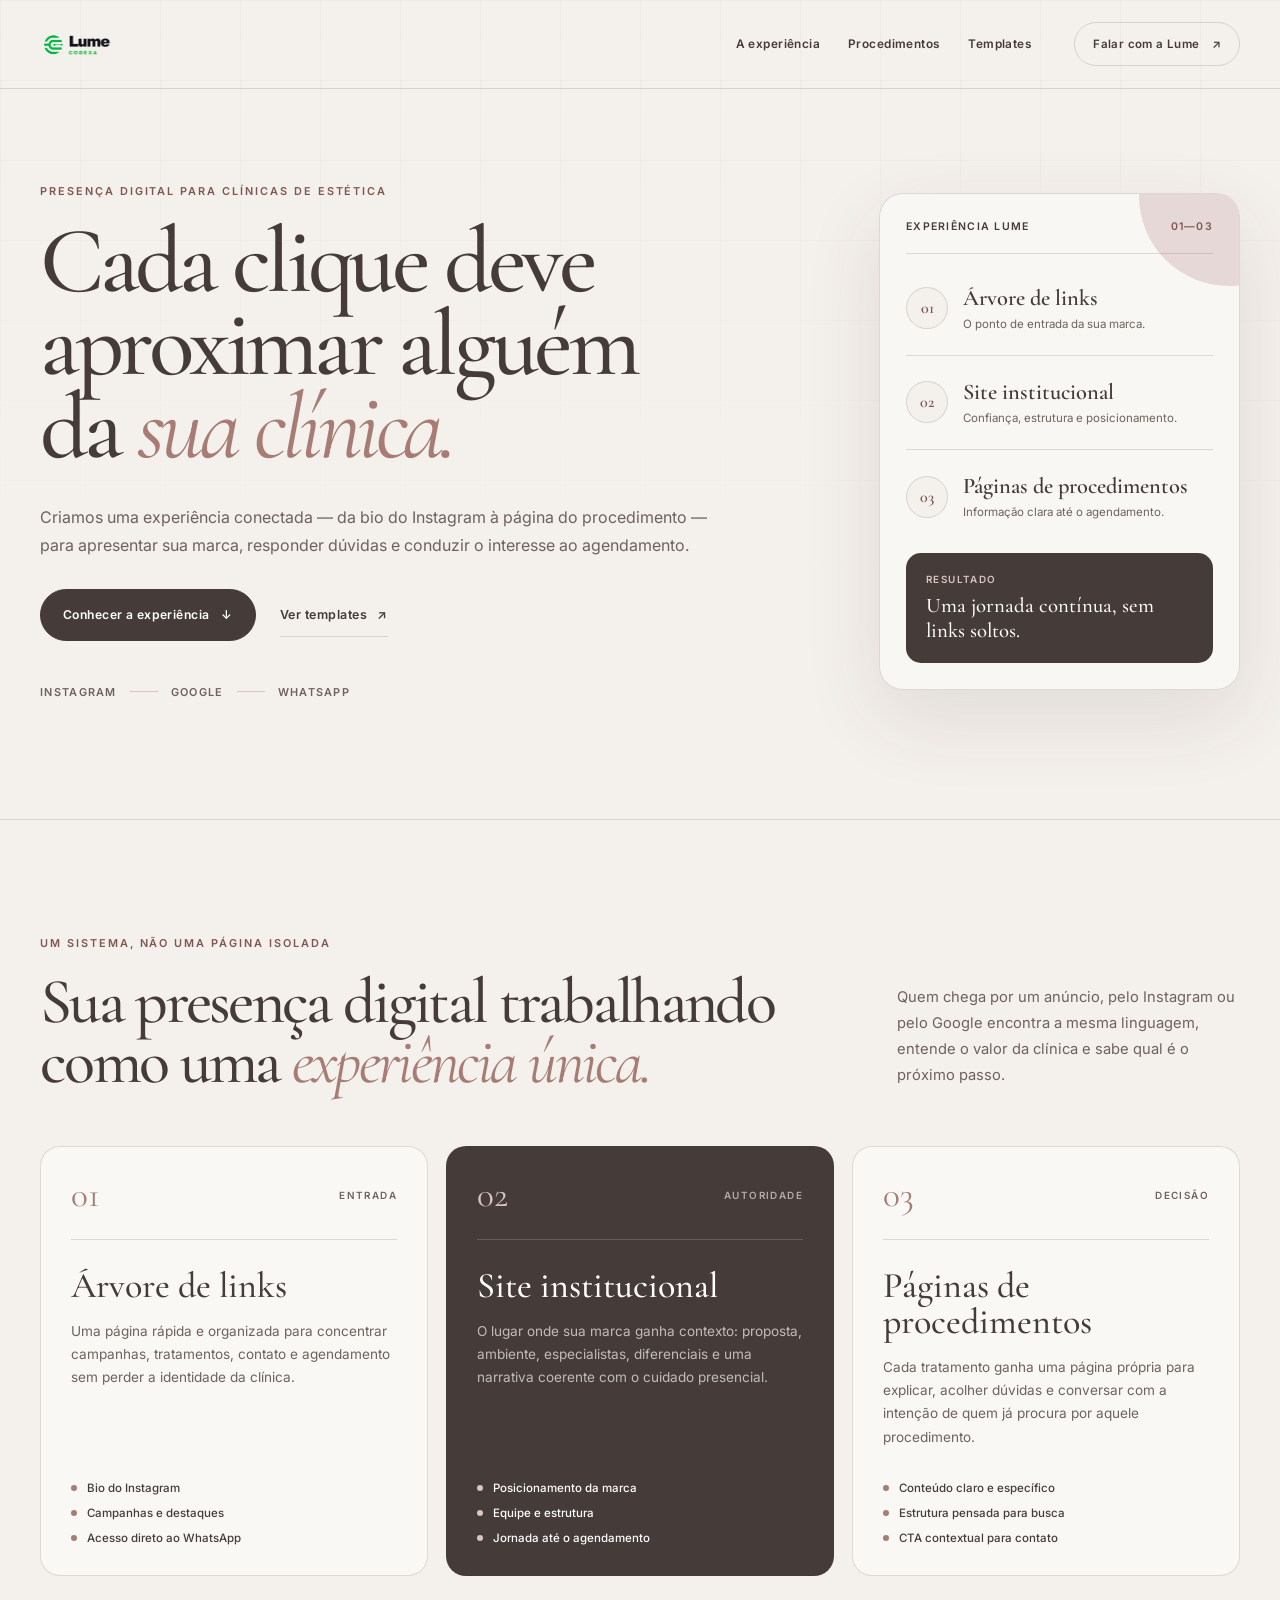
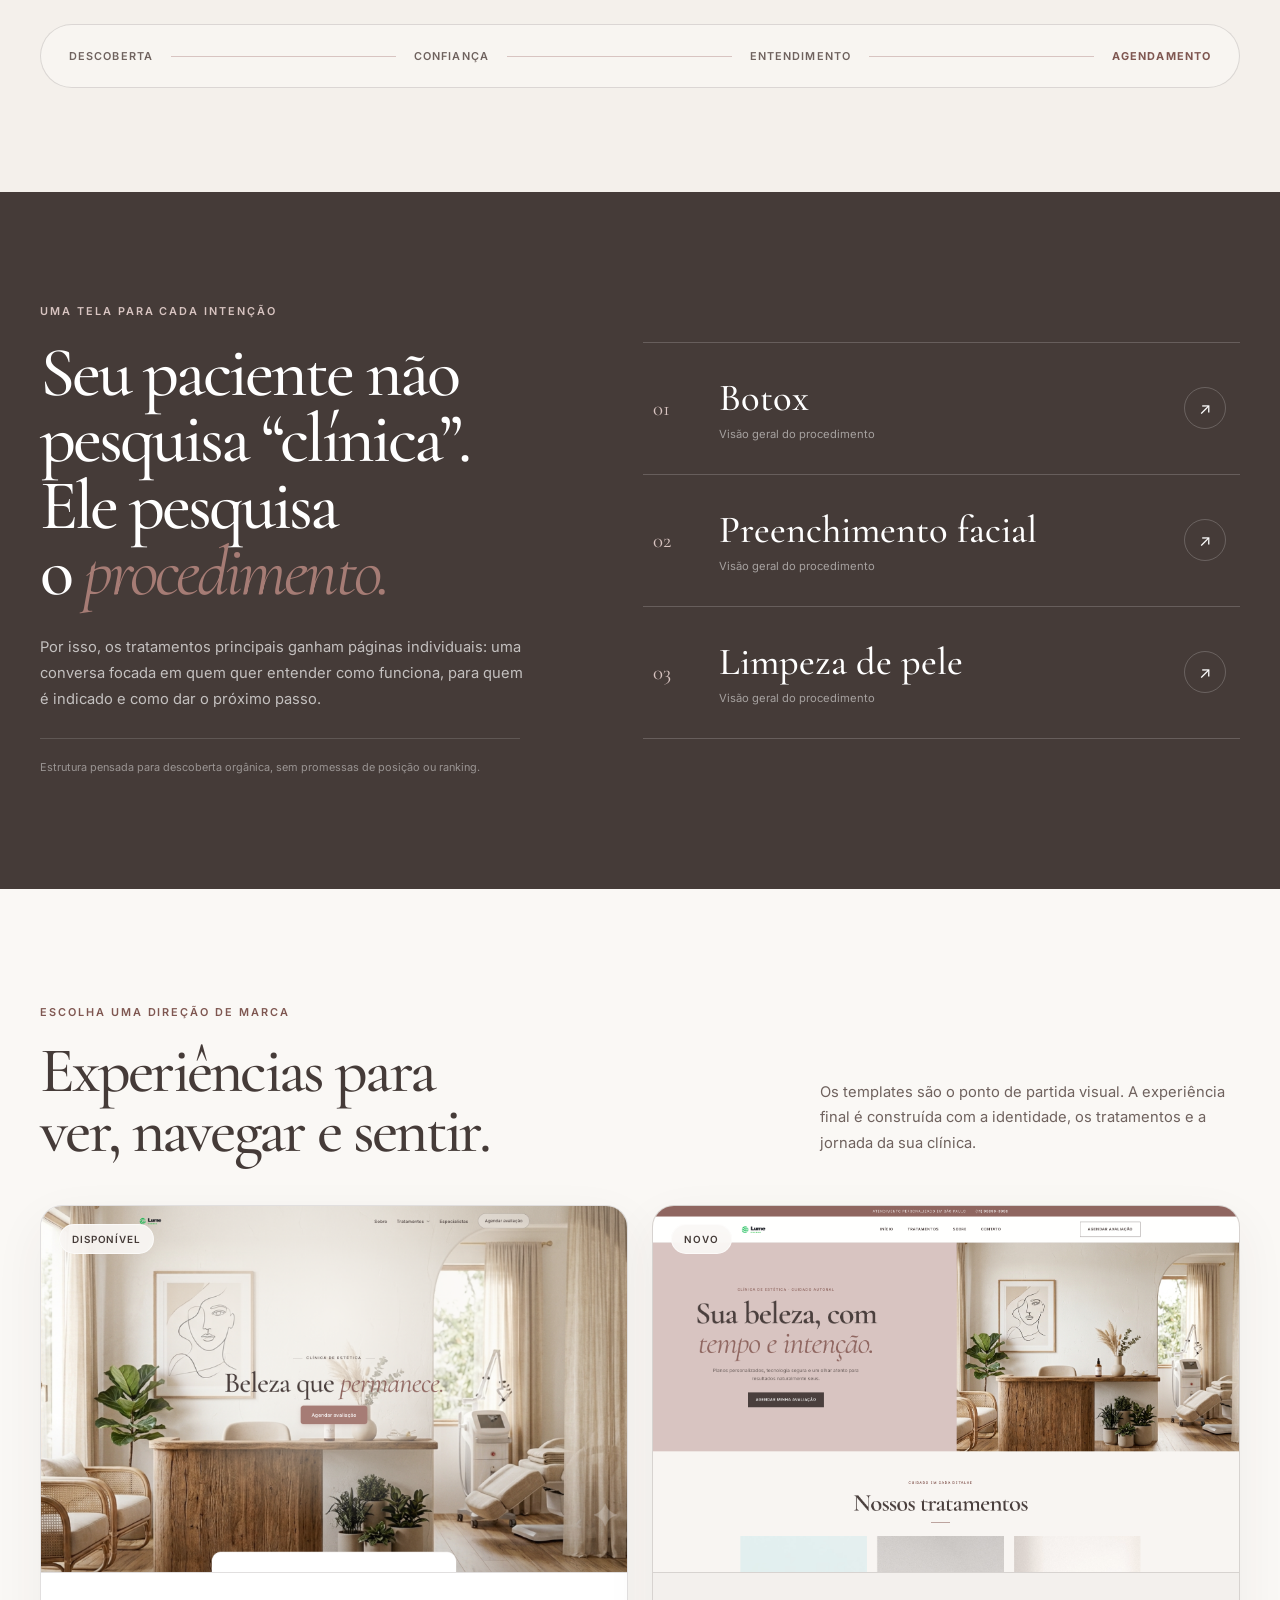
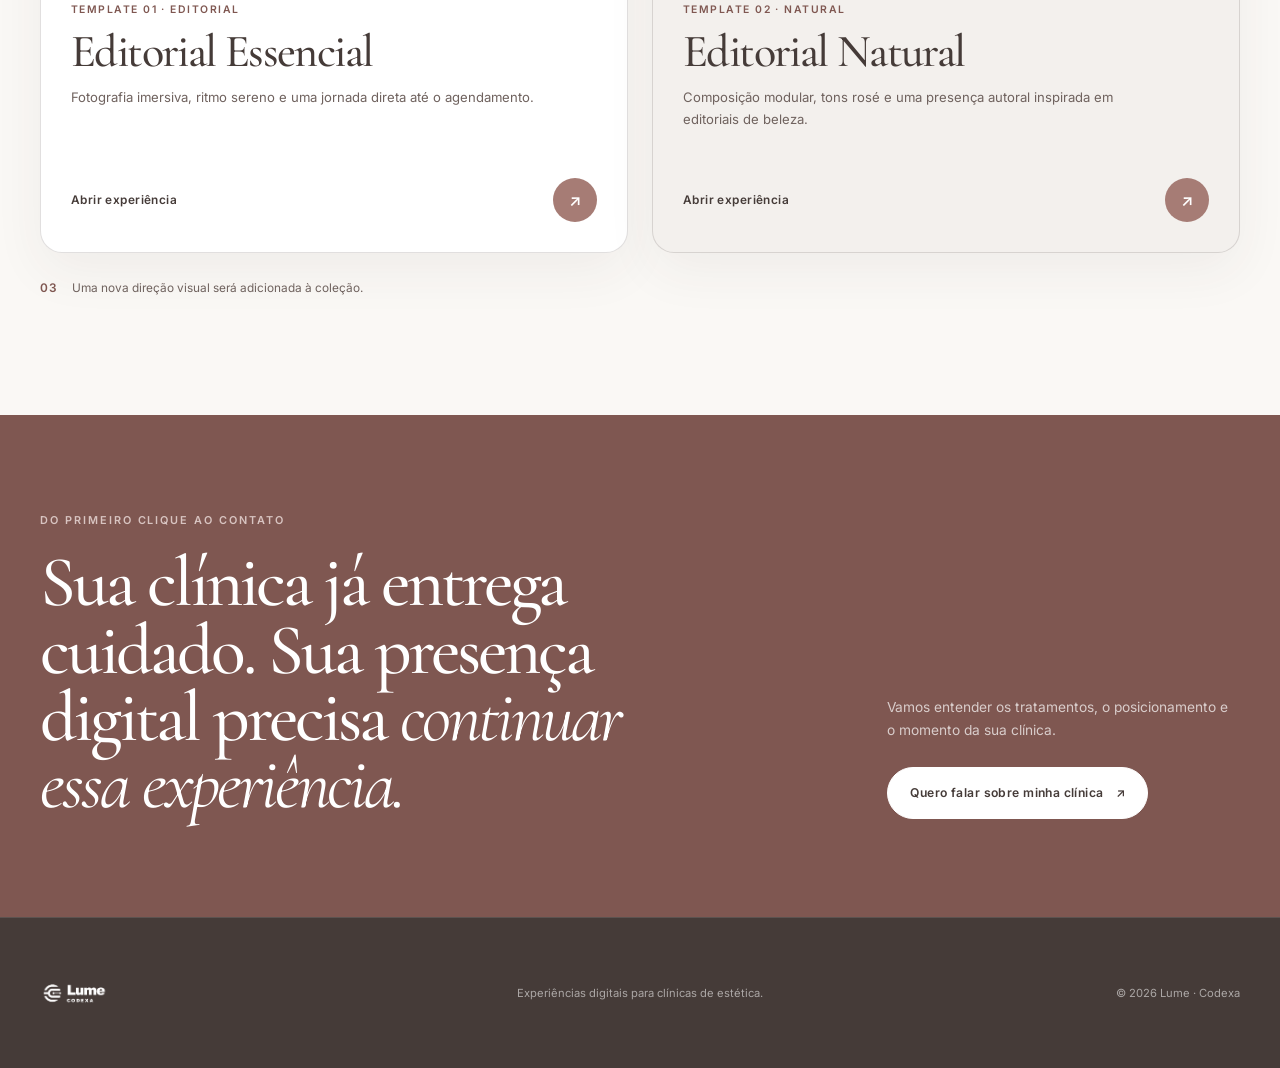
==== commit e1edafaf: "Reapply "feat: launch Lume clinic experience showcase" This reverts commit 69782570fc80c45ecf08c1f15" ====
--- a/index.html
+++ b/index.html
@@ -3,8 +3,8 @@
 <head>
     <meta charset="UTF-8">
     <meta name="viewport" content="width=device-width, initial-scale=1.0">
-    <title>Lume Templates | Landing pages para clínicas</title>
-    <meta name="description" content="Uma coleção de landing pages premium para clínicas de estética apresentarem sua marca, seus tratamentos e sua experiência com mais presença.">
+    <title>Lume | Experiências digitais para clínicas de estética</title>
+    <meta name="description" content="Árvore de links, site institucional e páginas individuais de procedimentos para transformar a presença digital da sua clínica em uma jornada clara até o agendamento.">
     <meta name="theme-color" content="#f4f0eb">
     <link rel="icon" type="image/png" href="images/logo-lume-mono.png">
     <link rel="preconnect" href="https://fonts.googleapis.com">
@@ -17,36 +17,179 @@
 
     <header class="site-header">
         <div class="shell header__inner">
-            <a class="brand" href="#inicio" aria-label="Lume Templates — início">
+            <a class="brand" href="#inicio" aria-label="Lume — início">
                 <img src="images/logo-lume-mono.png" alt="Lume Codexa" width="708" height="282">
             </a>
 
             <nav class="header__nav" aria-label="Navegação principal">
+                <a href="#experiencia">A experiência</a>
+                <a href="#procedimentos">Procedimentos</a>
                 <a href="#templates">Templates</a>
-                <a href="#colecao">A coleção</a>
             </nav>
 
-            <a class="header__cta" href="template-1/">Ver Template 01 <span aria-hidden="true">↗</span></a>
+            <a class="button button--small" href="https://wa.me/5548988512030?text=Ola%2C%20quero%20conhecer%20a%20experiencia%20Lume%20para%20minha%20clinica." target="_blank" rel="noopener noreferrer" aria-label="Falar com a Lume pelo WhatsApp (abre em nova aba)">Falar com a Lume <span aria-hidden="true">↗</span></a>
         </div>
     </header>
 
     <main id="main-content">
-        <section class="intro" id="inicio" aria-labelledby="intro-title">
-            <div class="shell intro__grid">
-                <div class="intro__content">
-                    <p class="eyebrow">Lume Templates · Clínicas de estética</p>
-                    <h1 id="intro-title">Uma presença digital<br>à altura do <em>seu cuidado.</em></h1>
-                    <p class="intro__copy">Três direções de landing page pensadas para transformar atendimento, atmosfera e confiança em uma experiência digital memorável.</p>
-                    <a class="text-link" href="#templates">Explorar a coleção <span aria-hidden="true">↓</span></a>
-                </div>
-
-                <aside class="collection-index" id="colecao" aria-label="Resumo da coleção">
-                    <span class="collection-index__number">01</span>
+        <section class="sales-hero" id="inicio" aria-labelledby="hero-title">
+            <div class="shell sales-hero__grid">
+                <div class="sales-hero__content">
+                    <p class="eyebrow">Presença digital para clínicas de estética</p>
+                    <h1 id="hero-title">Cada clique deve aproximar alguém da <em>sua clínica.</em></h1>
+                    <p class="sales-hero__copy">Criamos uma experiência conectada — da bio do Instagram à página do procedimento — para apresentar sua marca, responder dúvidas e conduzir o interesse ao agendamento.</p>
+
+                    <div class="sales-hero__actions">
+                        <a class="button" href="#experiencia">Conhecer a experiência <span aria-hidden="true">↓</span></a>
+                        <a class="text-link" href="#templates">Ver templates <span aria-hidden="true">↗</span></a>
+                    </div>
+
+                    <ul class="channel-list" aria-label="Canais conectados pela experiência Lume">
+                        <li>Instagram</li>
+                        <li>Google</li>
+                        <li>WhatsApp</li>
+                    </ul>
+                </div>
+
+                <aside class="journey-card" aria-label="Jornada digital da clínica">
+                    <div class="journey-card__top">
+                        <p>Experiência Lume</p>
+                        <span>01—03</span>
+                    </div>
+
+                    <ol class="journey-list">
+                        <li>
+                            <span class="journey-list__number">01</span>
+                            <div>
+                                <strong>Árvore de links</strong>
+                                <small>O ponto de entrada da sua marca.</small>
+                            </div>
+                        </li>
+                        <li>
+                            <span class="journey-list__number">02</span>
+                            <div>
+                                <strong>Site institucional</strong>
+                                <small>Confiança, estrutura e posicionamento.</small>
+                            </div>
+                        </li>
+                        <li>
+                            <span class="journey-list__number">03</span>
+                            <div>
+                                <strong>Páginas de procedimentos</strong>
+                                <small>Informação clara até o agendamento.</small>
+                            </div>
+                        </li>
+                    </ol>
+
+                    <div class="journey-card__result">
+                        <span>Resultado</span>
+                        <strong>Uma jornada contínua, sem links soltos.</strong>
+                    </div>
+                </aside>
+            </div>
+        </section>
+
+        <section class="experience" id="experiencia" aria-labelledby="experience-title">
+            <div class="shell">
+                <div class="section-heading section-heading--wide">
                     <div>
-                        <p>Disponível agora</p>
-                        <strong>de 03 templates</strong>
-                    </div>
-                </aside>
+                        <p class="eyebrow">Um sistema, não uma página isolada</p>
+                        <h2 id="experience-title">Sua presença digital trabalhando como uma <em>experiência única.</em></h2>
+                    </div>
+                    <p>Quem chega por um anúncio, pelo Instagram ou pelo Google encontra a mesma linguagem, entende o valor da clínica e sabe qual é o próximo passo.</p>
+                </div>
+
+                <div class="experience-grid">
+                    <article class="experience-card">
+                        <div class="experience-card__head">
+                            <span>01</span>
+                            <p>Entrada</p>
+                        </div>
+                        <h3>Árvore de links</h3>
+                        <p>Uma página rápida e organizada para concentrar campanhas, tratamentos, contato e agendamento sem perder a identidade da clínica.</p>
+                        <ul>
+                            <li>Bio do Instagram</li>
+                            <li>Campanhas e destaques</li>
+                            <li>Acesso direto ao WhatsApp</li>
+                        </ul>
+                    </article>
+
+                    <article class="experience-card experience-card--accent">
+                        <div class="experience-card__head">
+                            <span>02</span>
+                            <p>Autoridade</p>
+                        </div>
+                        <h3>Site institucional</h3>
+                        <p>O lugar onde sua marca ganha contexto: proposta, ambiente, especialistas, diferenciais e uma narrativa coerente com o cuidado presencial.</p>
+                        <ul>
+                            <li>Posicionamento da marca</li>
+                            <li>Equipe e estrutura</li>
+                            <li>Jornada até o agendamento</li>
+                        </ul>
+                    </article>
+
+                    <article class="experience-card">
+                        <div class="experience-card__head">
+                            <span>03</span>
+                            <p>Decisão</p>
+                        </div>
+                        <h3>Páginas de procedimentos</h3>
+                        <p>Cada tratamento ganha uma página própria para explicar, acolher dúvidas e conversar com a intenção de quem já procura por aquele procedimento.</p>
+                        <ul>
+                            <li>Conteúdo claro e específico</li>
+                            <li>Estrutura pensada para busca</li>
+                            <li>CTA contextual para contato</li>
+                        </ul>
+                    </article>
+                </div>
+
+                <div class="conversion-path" aria-label="Caminho da descoberta ao agendamento">
+                    <span>Descoberta</span>
+                    <i aria-hidden="true"></i>
+                    <span>Confiança</span>
+                    <i aria-hidden="true"></i>
+                    <span>Entendimento</span>
+                    <i aria-hidden="true"></i>
+                    <strong>Agendamento</strong>
+                </div>
+            </div>
+        </section>
+
+        <section class="procedures" id="procedimentos" aria-labelledby="procedures-title">
+            <div class="shell procedures__grid">
+                <div class="procedures__content">
+                    <p class="eyebrow">Uma tela para cada intenção</p>
+                    <h2 id="procedures-title">Seu paciente não pesquisa “clínica”. Ele pesquisa o <em>procedimento.</em></h2>
+                    <p>Por isso, os tratamentos principais ganham páginas individuais: uma conversa focada em quem quer entender como funciona, para quem é indicado e como dar o próximo passo.</p>
+                    <p class="procedures__note">Estrutura pensada para descoberta orgânica, sem promessas de posição ou ranking.</p>
+                </div>
+
+                <div class="procedure-links" aria-label="Exemplos de páginas de procedimentos">
+                    <a href="template-1/procedimentos/botox.html">
+                        <span>01</span>
+                        <div>
+                            <strong>Botox</strong>
+                            <small>Visão geral do procedimento</small>
+                        </div>
+                        <b aria-hidden="true">↗</b>
+                    </a>
+                    <a href="template-1/procedimentos/preenchimento-facial.html">
+                        <span>02</span>
+                        <div>
+                            <strong>Preenchimento facial</strong>
+                            <small>Visão geral do procedimento</small>
+                        </div>
+                        <b aria-hidden="true">↗</b>
+                    </a>
+                    <a href="template-1/procedimentos/limpeza-de-pele.html">
+                        <span>03</span>
+                        <div>
+                            <strong>Limpeza de pele</strong>
+                            <small>Visão geral do procedimento</small>
+                        </div>
+                        <b aria-hidden="true">↗</b>
+                    </a>
+                </div>
             </div>
         </section>
 
@@ -54,46 +197,62 @@
             <div class="shell">
                 <div class="section-heading">
                     <div>
-                        <p class="eyebrow">Coleção 2026</p>
-                        <h2 id="templates-title">Templates disponíveis</h2>
-                    </div>
-                    <p>O primeiro conceito da coleção equilibra sofisticação editorial, acolhimento e foco em agendamento.</p>
-                </div>
-
-                <a class="template-card" href="template-1/" aria-describedby="template-1-description">
-                    <figure class="template-card__media">
-                        <img src="images/preview-template-1.png" alt="Prévia do Template Editorial Essencial aplicado a uma clínica de estética" width="1920" height="1080">
-                        <span class="template-card__status">Disponível</span>
-                    </figure>
-
-                    <div class="template-card__content">
-                        <p class="template-card__label">Template 01 · Editorial</p>
-                        <h3>Editorial Essencial</h3>
-                        <p id="template-1-description" class="template-card__description">Uma landing page serena e sofisticada, com fotografia imersiva, tipografia editorial e uma jornada clara até o agendamento.</p>
-
-                        <dl class="template-card__facts">
-                            <div>
-                                <dt>Estilo</dt>
-                                <dd>Minimalista</dd>
-                            </div>
-                            <div>
-                                <dt>Ideal para</dt>
-                                <dd>Clínicas premium</dd>
-                            </div>
-                            <div>
-                                <dt>Objetivo</dt>
-                                <dd>Agendamentos</dd>
-                            </div>
-                        </dl>
-
-                        <div class="template-card__footer">
-                            <span>Abrir experiência</span>
-                            <span class="template-card__arrow" aria-hidden="true">↗</span>
-                        </div>
-                    </div>
-                </a>
-
-                <p class="collection-note"><span>02—03</span> Novos conceitos serão adicionados à coleção.</p>
+                        <p class="eyebrow">Escolha uma direção de marca</p>
+                        <h2 id="templates-title">Experiências para ver, navegar e sentir.</h2>
+                    </div>
+                    <p>Os templates são o ponto de partida visual. A experiência final é construída com a identidade, os tratamentos e a jornada da sua clínica.</p>
+                </div>
+
+                <div class="template-grid">
+                    <a class="template-card" href="template-1/" aria-describedby="template-1-description">
+                        <figure class="template-card__media">
+                            <img src="images/preview-template-1.png" alt="Prévia do Template Editorial Essencial aplicado a uma clínica de estética" width="1920" height="1080">
+                            <span class="template-card__status">Disponível</span>
+                        </figure>
+
+                        <div class="template-card__content">
+                            <p class="template-card__label">Template 01 · Editorial</p>
+                            <h3>Editorial Essencial</h3>
+                            <p id="template-1-description" class="template-card__description">Fotografia imersiva, ritmo sereno e uma jornada direta até o agendamento.</p>
+                            <div class="template-card__footer">
+                                <span>Abrir experiência</span>
+                                <span class="template-card__arrow" aria-hidden="true">↗</span>
+                            </div>
+                        </div>
+                    </a>
+
+                    <a class="template-card template-card--natural" href="template-2/" aria-describedby="template-2-description">
+                        <figure class="template-card__media">
+                            <img src="images/preview-template-2.png" alt="Prévia do Template Editorial Natural aplicado a uma clínica de estética" width="1920" height="1080">
+                            <span class="template-card__status">Novo</span>
+                        </figure>
+
+                        <div class="template-card__content">
+                            <p class="template-card__label">Template 02 · Natural</p>
+                            <h3>Editorial Natural</h3>
+                            <p id="template-2-description" class="template-card__description">Composição modular, tons rosé e uma presença autoral inspirada em editoriais de beleza.</p>
+                            <div class="template-card__footer">
+                                <span>Abrir experiência</span>
+                                <span class="template-card__arrow" aria-hidden="true">↗</span>
+                            </div>
+                        </div>
+                    </a>
+                </div>
+
+                <p class="collection-note"><span>03</span> Uma nova direção visual será adicionada à coleção.</p>
+            </div>
+        </section>
+
+        <section class="final-cta" id="contato" aria-labelledby="cta-title">
+            <div class="shell final-cta__inner">
+                <div>
+                    <p class="eyebrow">Do primeiro clique ao contato</p>
+                    <h2 id="cta-title">Sua clínica já entrega cuidado. Sua presença digital precisa <em>continuar essa experiência.</em></h2>
+                </div>
+                <div class="final-cta__action">
+                    <p>Vamos entender os tratamentos, o posicionamento e o momento da sua clínica.</p>
+                    <a class="button button--light" href="https://wa.me/5548988512030?text=Ola%2C%20quero%20conhecer%20a%20experiencia%20Lume%20para%20minha%20clinica." target="_blank" rel="noopener noreferrer" aria-label="Quero falar sobre minha clínica pelo WhatsApp (abre em nova aba)">Quero falar sobre minha clínica <span aria-hidden="true">↗</span></a>
+                </div>
             </div>
         </section>
     </main>
@@ -101,7 +260,7 @@
     <footer class="site-footer">
         <div class="shell footer__inner">
             <img src="images/logo-lume-mono.png" alt="Lume Codexa" width="708" height="282">
-            <p>Landing pages para clínicas que cuidam de cada detalhe.</p>
+            <p>Experiências digitais para clínicas de estética.</p>
             <span>© 2026 Lume · Codexa</span>
         </div>
     </footer>
--- a/css/home.css
+++ b/css/home.css
@@ -1,10 +1,12 @@
 :root {
     --page: #f4f0eb;
     --surface: #faf8f5;
+    --surface-strong: #ffffff;
     --ink: #453b38;
     --ink-soft: #6f625e;
-    --accent: #9e736c;
+    --accent: #a67c75;
     --accent-dark: #7f5751;
+    --accent-light: #d8c4c1;
     --line: rgba(69, 59, 56, 0.16);
     --white: #ffffff;
     --font-display: 'Cormorant Garamond', Georgia, serif;
@@ -37,9 +39,9 @@
     inset: 0;
     z-index: -1;
     pointer-events: none;
-    background-image: linear-gradient(rgba(69, 59, 56, 0.035) 1px, transparent 1px), linear-gradient(90deg, rgba(69, 59, 56, 0.035) 1px, transparent 1px);
+    background-image: linear-gradient(rgba(69, 59, 56, 0.032) 1px, transparent 1px), linear-gradient(90deg, rgba(69, 59, 56, 0.032) 1px, transparent 1px);
     background-size: 80px 80px;
-    mask-image: linear-gradient(to bottom, black, transparent 72%);
+    mask-image: linear-gradient(to bottom, black, transparent 68%);
 }
 
 a {
@@ -79,6 +81,82 @@
     transform: translateY(0);
 }
 
+.eyebrow {
+    margin: 0 0 22px;
+    color: var(--accent-dark);
+    font-size: 0.68rem;
+    font-weight: 600;
+    letter-spacing: 0.18em;
+    text-transform: uppercase;
+}
+
+.button {
+    min-height: 52px;
+    display: inline-flex;
+    align-items: center;
+    justify-content: center;
+    gap: 12px;
+    padding: 0 22px;
+    color: var(--white);
+    background: var(--ink);
+    border: 1px solid var(--ink);
+    border-radius: 999px;
+    font-size: 0.76rem;
+    font-weight: 600;
+    letter-spacing: 0.035em;
+    transition: color var(--ease), background-color var(--ease), border-color var(--ease), transform var(--ease);
+}
+
+.button:hover {
+    background: var(--accent-dark);
+    border-color: var(--accent-dark);
+    transform: translateY(-2px);
+}
+
+.button--small {
+    min-height: 44px;
+    padding-inline: 18px;
+    color: var(--ink);
+    background: transparent;
+    border-color: var(--line);
+    font-size: 0.72rem;
+}
+
+.button--small:hover {
+    color: var(--white);
+    background: var(--ink);
+    border-color: var(--ink);
+}
+
+.button--light {
+    color: var(--ink);
+    background: var(--white);
+    border-color: var(--white);
+}
+
+.button--light:hover {
+    color: var(--white);
+    background: var(--accent);
+    border-color: var(--accent);
+}
+
+.text-link {
+    min-height: 44px;
+    display: inline-flex;
+    align-items: center;
+    gap: 10px;
+    border-bottom: 1px solid var(--line);
+    font-size: 0.78rem;
+    font-weight: 600;
+    letter-spacing: 0.04em;
+    transition: gap var(--ease), border-color var(--ease);
+}
+
+.text-link:hover {
+    gap: 15px;
+    border-color: var(--ink);
+}
+
 .site-header {
     position: absolute;
     inset: 0 0 auto;
@@ -90,7 +168,7 @@
     min-height: 88px;
     display: flex;
     align-items: center;
-    gap: 48px;
+    gap: 42px;
 }
 
 .brand {
@@ -106,167 +184,507 @@
 .header__nav {
     display: flex;
     align-items: center;
-    gap: 30px;
+    gap: 28px;
     margin-left: auto;
-    font-size: 0.76rem;
-    font-weight: 600;
-    letter-spacing: 0.04em;
-}
-
-.header__nav a,
-.header__cta {
-    transition: color var(--ease), opacity var(--ease), background-color var(--ease);
+    font-size: 0.74rem;
+    font-weight: 600;
+    letter-spacing: 0.035em;
+}
+
+.header__nav a {
+    transition: color var(--ease);
 }
 
 .header__nav a:hover {
     color: var(--accent-dark);
 }
 
-.header__cta {
-    min-height: 44px;
-    display: inline-flex;
-    align-items: center;
-    gap: 9px;
-    padding: 0 18px;
-    border: 1px solid var(--line);
-    border-radius: 999px;
-    font-size: 0.74rem;
-    font-weight: 600;
-}
-
-.header__cta:hover {
-    color: var(--white);
-    background: var(--ink);
-}
-
-.intro {
-    min-height: 720px;
+.sales-hero {
+    min-height: 820px;
     display: flex;
     align-items: center;
-    padding: 160px 0 90px;
+    padding: 160px 0 96px;
     border-bottom: 1px solid var(--line);
 }
 
-.intro__grid {
-    display: grid;
-    grid-template-columns: minmax(0, 1fr) 260px;
-    align-items: end;
-    gap: 72px;
-}
-
-.intro__content {
-    max-width: 880px;
-}
-
-.eyebrow {
-    margin: 0 0 24px;
-    color: var(--accent-dark);
-    font-size: 0.68rem;
-    font-weight: 600;
-    letter-spacing: 0.18em;
-    text-transform: uppercase;
-}
-
-.intro h1 {
+.sales-hero__grid {
+    display: grid;
+    grid-template-columns: minmax(0, 1.35fr) minmax(340px, 0.65fr);
+    align-items: center;
+    gap: clamp(54px, 7vw, 104px);
+}
+
+.sales-hero__content {
+    max-width: 790px;
+}
+
+.sales-hero h1 {
+    max-width: 780px;
     margin: 0;
     font-family: var(--font-display);
-    font-size: clamp(4rem, 7.8vw, 7.25rem);
+    font-size: clamp(4.2rem, 7.35vw, 7rem);
     font-weight: 500;
     line-height: 0.88;
-    letter-spacing: -0.045em;
+    letter-spacing: -0.047em;
     text-wrap: balance;
 }
 
-.intro h1 em {
+.sales-hero h1 em,
+.section-heading h2 em,
+.procedures h2 em,
+.final-cta h2 em {
     color: var(--accent);
     font-weight: 400;
 }
 
-.intro__copy {
-    max-width: 610px;
-    margin: 36px 0 28px;
+.sales-hero__copy {
+    max-width: 680px;
+    margin: 34px 0 0;
     color: var(--ink-soft);
     font-size: 1rem;
     line-height: 1.75;
 }
 
-.text-link {
-    min-height: 44px;
+.sales-hero__actions {
+    display: flex;
+    align-items: center;
+    gap: 24px;
+    margin-top: 30px;
+}
+
+.channel-list {
+    display: flex;
+    align-items: center;
+    gap: 0;
+    margin: 44px 0 0;
+    padding: 0;
+    color: var(--ink-soft);
+    list-style: none;
+    font-size: 0.68rem;
+    font-weight: 600;
+    letter-spacing: 0.12em;
+    text-transform: uppercase;
+}
+
+.channel-list li {
     display: inline-flex;
     align-items: center;
-    gap: 10px;
+}
+
+.channel-list li:not(:last-child)::after {
+    content: '';
+    width: 28px;
+    height: 1px;
+    margin-inline: 13px;
+    background: var(--accent-light);
+}
+
+.journey-card {
+    position: relative;
+    overflow: hidden;
+    padding: 26px;
+    background: rgba(250, 248, 245, 0.9);
+    border: 1px solid var(--line);
+    border-radius: 24px;
+    box-shadow: 0 28px 80px rgba(69, 59, 56, 0.11);
+}
+
+.journey-card::before {
+    content: '';
+    position: absolute;
+    width: 180px;
+    height: 180px;
+    right: -80px;
+    top: -88px;
+    background: var(--accent-light);
+    border-radius: 50%;
+    opacity: 0.6;
+}
+
+.journey-card__top {
+    position: relative;
+    display: flex;
+    justify-content: space-between;
+    gap: 16px;
+    padding-bottom: 20px;
     border-bottom: 1px solid var(--line);
-    font-size: 0.78rem;
-    font-weight: 600;
-    letter-spacing: 0.04em;
-    transition: gap var(--ease), border-color var(--ease);
-}
-
-.text-link:hover {
-    gap: 14px;
-    border-color: var(--ink);
-}
-
-.collection-index {
-    display: flex;
-    align-items: flex-end;
-    gap: 16px;
-    padding: 24px 0 6px;
-    border-top: 1px solid var(--line);
-}
-
-.collection-index__number {
-    color: var(--accent);
+}
+
+.journey-card__top p,
+.journey-card__top span {
+    margin: 0;
+    font-size: 0.66rem;
+    font-weight: 600;
+    letter-spacing: 0.12em;
+    text-transform: uppercase;
+}
+
+.journey-card__top span {
+    color: var(--accent-dark);
+}
+
+.journey-list {
+    position: relative;
+    margin: 0;
+    padding: 8px 0 0;
+    list-style: none;
+}
+
+.journey-list li {
+    position: relative;
+    display: grid;
+    grid-template-columns: 42px 1fr;
+    align-items: center;
+    gap: 15px;
+    padding: 22px 0;
+}
+
+.journey-list li:not(:last-child) {
+    border-bottom: 1px solid var(--line);
+}
+
+.journey-list__number {
+    width: 42px;
+    height: 42px;
+    display: grid;
+    place-items: center;
+    color: var(--accent-dark);
+    background: var(--page);
+    border: 1px solid var(--line);
+    border-radius: 50%;
     font-family: var(--font-display);
-    font-size: 4.6rem;
-    line-height: 0.72;
-}
-
-.collection-index p,
-.collection-index strong {
+    font-size: 1rem;
+    font-weight: 600;
+}
+
+.journey-list strong,
+.journey-list small {
     display: block;
-    margin: 0;
+}
+
+.journey-list strong {
+    margin-bottom: 5px;
+    font-family: var(--font-display);
+    font-size: 1.4rem;
+    font-weight: 600;
+}
+
+.journey-list small {
+    color: var(--ink-soft);
     font-size: 0.72rem;
-    line-height: 1.55;
-}
-
-.collection-index p {
-    color: var(--ink-soft);
-}
-
-.templates {
-    padding: 110px 0 120px;
+    line-height: 1.5;
+}
+
+.journey-card__result {
+    margin-top: 10px;
+    padding: 20px;
+    color: var(--white);
+    background: var(--ink);
+    border-radius: 15px;
+}
+
+.journey-card__result span,
+.journey-card__result strong {
+    display: block;
+}
+
+.journey-card__result span {
+    margin-bottom: 8px;
+    color: var(--accent-light);
+    font-size: 0.62rem;
+    font-weight: 600;
+    letter-spacing: 0.14em;
+    text-transform: uppercase;
+}
+
+.journey-card__result strong {
+    font-family: var(--font-display);
+    font-size: 1.3rem;
+    font-weight: 500;
+}
+
+.experience {
+    padding: 116px 0 104px;
 }
 
 .section-heading {
     display: grid;
-    grid-template-columns: 1fr minmax(280px, 420px);
+    grid-template-columns: minmax(0, 1fr) minmax(280px, 420px);
     align-items: end;
-    gap: 48px;
+    gap: 56px;
     margin-bottom: 44px;
 }
 
-.section-heading h2 {
+.section-heading--wide {
+    grid-template-columns: minmax(0, 1.4fr) minmax(280px, 0.6fr);
+    margin-bottom: 54px;
+}
+
+.section-heading h2,
+.procedures h2,
+.final-cta h2 {
     margin: 0;
     font-family: var(--font-display);
-    font-size: clamp(2.9rem, 5vw, 4.6rem);
+    font-size: clamp(3.1rem, 5vw, 5.1rem);
     font-weight: 500;
-    line-height: 0.95;
-    letter-spacing: -0.035em;
+    line-height: 0.94;
+    letter-spacing: -0.042em;
+    text-wrap: balance;
 }
 
 .section-heading > p {
     margin: 0 0 4px;
     color: var(--ink-soft);
-    font-size: 0.9rem;
-    line-height: 1.7;
+    font-size: 0.92rem;
+    line-height: 1.75;
+}
+
+.experience-grid {
+    display: grid;
+    grid-template-columns: repeat(3, 1fr);
+    gap: 18px;
+}
+
+.experience-card {
+    min-height: 430px;
+    display: flex;
+    flex-direction: column;
+    padding: 30px;
+    background: var(--surface);
+    border: 1px solid var(--line);
+    border-radius: 20px;
+}
+
+.experience-card--accent {
+    color: var(--white);
+    background: var(--ink);
+}
+
+.experience-card__head {
+    display: flex;
+    align-items: center;
+    justify-content: space-between;
+    padding-bottom: 26px;
+    border-bottom: 1px solid var(--line);
+}
+
+.experience-card--accent .experience-card__head {
+    border-color: rgba(255, 255, 255, 0.17);
+}
+
+.experience-card__head span {
+    color: var(--accent);
+    font-family: var(--font-display);
+    font-size: 2.2rem;
+    line-height: 1;
+}
+
+.experience-card--accent .experience-card__head span {
+    color: var(--accent-light);
+}
+
+.experience-card__head p {
+    margin: 0;
+    color: var(--ink-soft);
+    font-size: 0.62rem;
+    font-weight: 600;
+    letter-spacing: 0.14em;
+    text-transform: uppercase;
+}
+
+.experience-card--accent .experience-card__head p {
+    color: rgba(255, 255, 255, 0.58);
+}
+
+.experience-card h3 {
+    margin: 28px 0 16px;
+    font-family: var(--font-display);
+    font-size: 2.25rem;
+    font-weight: 500;
+    line-height: 1;
+}
+
+.experience-card > p {
+    margin: 0;
+    color: var(--ink-soft);
+    font-size: 0.85rem;
+    line-height: 1.72;
+}
+
+.experience-card--accent > p {
+    color: rgba(255, 255, 255, 0.66);
+}
+
+.experience-card ul {
+    display: grid;
+    gap: 11px;
+    margin: auto 0 0;
+    padding: 28px 0 0;
+    list-style: none;
+}
+
+.experience-card li {
+    display: flex;
+    align-items: center;
+    gap: 10px;
+    font-size: 0.72rem;
+    font-weight: 500;
+}
+
+.experience-card li::before {
+    content: '';
+    width: 6px;
+    height: 6px;
+    flex: none;
+    background: var(--accent);
+    border-radius: 50%;
+}
+
+.experience-card--accent li::before {
+    background: var(--accent-light);
+}
+
+.conversion-path {
+    display: grid;
+    grid-template-columns: auto 1fr auto 1fr auto 1fr auto;
+    align-items: center;
+    gap: 18px;
+    margin-top: 48px;
+    padding: 24px 28px;
+    background: rgba(250, 248, 245, 0.62);
+    border: 1px solid var(--line);
+    border-radius: 999px;
+    color: var(--ink-soft);
+    font-size: 0.68rem;
+    font-weight: 600;
+    letter-spacing: 0.1em;
+    text-transform: uppercase;
+}
+
+.conversion-path i {
+    width: 100%;
+    height: 1px;
+    background: var(--accent-light);
+}
+
+.conversion-path strong {
+    color: var(--accent-dark);
+}
+
+.procedures {
+    padding: 112px 0;
+    color: var(--white);
+    background: var(--ink);
+}
+
+.procedures__grid {
+    display: grid;
+    grid-template-columns: minmax(0, 0.9fr) minmax(420px, 1.1fr);
+    align-items: center;
+    gap: clamp(64px, 9vw, 128px);
+}
+
+.procedures .eyebrow {
+    color: var(--accent-light);
+}
+
+.procedures h2 {
+    font-size: clamp(3.2rem, 5.5vw, 5.6rem);
+}
+
+.procedures__content > p:not(.eyebrow):not(.procedures__note) {
+    max-width: 620px;
+    margin: 30px 0 0;
+    color: rgba(255, 255, 255, 0.68);
+    font-size: 0.92rem;
+    line-height: 1.75;
+}
+
+.procedures__note {
+    max-width: 480px;
+    margin: 26px 0 0;
+    padding-top: 20px;
+    color: rgba(255, 255, 255, 0.46);
+    border-top: 1px solid rgba(255, 255, 255, 0.14);
+    font-size: 0.68rem;
+    line-height: 1.6;
+}
+
+.procedure-links {
+    border-top: 1px solid rgba(255, 255, 255, 0.18);
+}
+
+.procedure-links a {
+    min-height: 132px;
+    display: grid;
+    grid-template-columns: 44px 1fr 46px;
+    align-items: center;
+    gap: 22px;
+    padding: 22px 10px;
+    border-bottom: 1px solid rgba(255, 255, 255, 0.18);
+    transition: padding-left var(--ease), background-color var(--ease);
+}
+
+.procedure-links a:hover {
+    padding-left: 22px;
+    background: rgba(255, 255, 255, 0.035);
+}
+
+.procedure-links > a > span {
+    color: var(--accent-light);
+    font-family: var(--font-display);
+    font-size: 1.3rem;
+}
+
+.procedure-links strong,
+.procedure-links small {
+    display: block;
+}
+
+.procedure-links strong {
+    margin-bottom: 6px;
+    font-family: var(--font-display);
+    font-size: clamp(1.8rem, 3vw, 2.6rem);
+    font-weight: 500;
+}
+
+.procedure-links small {
+    color: rgba(255, 255, 255, 0.52);
+    font-size: 0.7rem;
+}
+
+.procedure-links b {
+    width: 42px;
+    height: 42px;
+    display: grid;
+    place-items: center;
+    border: 1px solid rgba(255, 255, 255, 0.2);
+    border-radius: 50%;
+    font-size: 1rem;
+    font-weight: 400;
+    transition: color var(--ease), background-color var(--ease), transform var(--ease);
+}
+
+.procedure-links a:hover b {
+    color: var(--ink);
+    background: var(--white);
+    transform: rotate(6deg);
+}
+
+.templates {
+    padding: 116px 0 120px;
+    background: var(--surface);
+}
+
+.template-grid {
+    display: grid;
+    grid-template-columns: repeat(2, minmax(0, 1fr));
+    gap: 24px;
 }
 
 .template-card {
-    display: grid;
-    grid-template-columns: minmax(0, 64%) minmax(320px, 36%);
     overflow: hidden;
-    background: var(--surface);
+    background: var(--surface-strong);
     border: 1px solid var(--line);
     border-radius: 22px;
     box-shadow: 0 18px 52px rgba(69, 59, 56, 0.06);
@@ -274,22 +692,24 @@
 }
 
 .template-card:hover {
-    transform: translateY(-3px);
+    transform: translateY(-4px);
     border-color: rgba(158, 115, 108, 0.55);
-    box-shadow: 0 24px 64px rgba(69, 59, 56, 0.11);
+    box-shadow: 0 25px 66px rgba(69, 59, 56, 0.12);
+}
+
+.template-card--natural {
+    background: #f3f0ed;
 }
 
 .template-card__media {
     position: relative;
-    min-height: 500px;
+    aspect-ratio: 16 / 10;
     margin: 0;
     overflow: hidden;
     background: #ddd4cb;
 }
 
 .template-card__media img {
-    position: absolute;
-    inset: 0;
     width: 100%;
     height: 100%;
     object-fit: cover;
@@ -297,89 +717,63 @@
     transition: transform 500ms ease;
 }
 
+.template-card--natural .template-card__media img {
+    object-position: 58% center;
+}
+
 .template-card:hover .template-card__media img {
     transform: scale(1.018);
 }
 
 .template-card__status {
     position: absolute;
-    top: 20px;
-    left: 20px;
+    top: 18px;
+    left: 18px;
     z-index: 1;
     padding: 8px 12px;
     color: var(--ink);
-    background: rgba(250, 248, 245, 0.88);
-    border: 1px solid rgba(255, 255, 255, 0.55);
+    background: rgba(250, 248, 245, 0.9);
+    border: 1px solid rgba(255, 255, 255, 0.58);
     border-radius: 999px;
     backdrop-filter: blur(12px);
-    font-size: 0.65rem;
+    font-size: 0.62rem;
     font-weight: 600;
     letter-spacing: 0.09em;
     text-transform: uppercase;
 }
 
 .template-card__content {
-    min-width: 0;
+    min-height: 280px;
     display: flex;
     flex-direction: column;
-    padding: 44px 40px 36px;
-    border-left: 1px solid var(--line);
+    padding: 30px;
+    border-top: 1px solid var(--line);
 }
 
 .template-card__label {
     margin: 0;
     color: var(--accent-dark);
-    font-size: 0.68rem;
+    font-size: 0.65rem;
     font-weight: 600;
     letter-spacing: 0.14em;
     text-transform: uppercase;
 }
 
 .template-card h3 {
-    margin: 18px 0 14px;
+    margin: 14px 0 12px;
     font-family: var(--font-display);
-    font-size: clamp(2.4rem, 3.8vw, 3.5rem);
+    font-size: clamp(2.4rem, 3.6vw, 3.45rem);
     font-weight: 500;
-    line-height: 0.94;
+    line-height: 0.95;
     letter-spacing: -0.035em;
 }
 
 .template-card__description {
+    max-width: 470px;
     margin: 0;
     color: var(--ink-soft);
-    font-size: 0.88rem;
-    line-height: 1.72;
-}
-
-.template-card__facts {
-    display: grid;
-    grid-template-columns: 1fr 1fr;
-    gap: 20px 14px;
-    margin: 32px 0 0;
-    padding: 28px 0;
-    border-top: 1px solid var(--line);
-    border-bottom: 1px solid var(--line);
-}
-
-.template-card__facts div:last-child {
-    grid-column: 1 / -1;
-}
-
-.template-card__facts dt,
-.template-card__facts dd {
-    margin: 0;
-}
-
-.template-card__facts dt {
-    margin-bottom: 5px;
-    color: var(--ink-soft);
-    font-size: 0.68rem;
-}
-
-.template-card__facts dd {
-    font-family: var(--font-display);
-    font-size: 1.15rem;
-    font-weight: 600;
+    font-size: 0.82rem;
+    line-height: 1.68;
 }
 
 .template-card__footer {
@@ -388,22 +782,22 @@
     justify-content: space-between;
     gap: 18px;
     margin-top: auto;
-    padding-top: 30px;
-    font-size: 0.76rem;
-    font-weight: 600;
-    letter-spacing: 0.04em;
+    padding-top: 26px;
+    font-size: 0.74rem;
+    font-weight: 600;
+    letter-spacing: 0.035em;
 }
 
 .template-card__arrow {
-    width: 48px;
-    height: 48px;
+    width: 44px;
+    height: 44px;
     display: grid;
     place-items: center;
     flex: none;
     color: var(--white);
     background: var(--accent);
     border-radius: 50%;
-    font-size: 1.15rem;
+    font-size: 1rem;
     transition: background-color var(--ease), transform var(--ease);
 }
 
@@ -418,7 +812,7 @@
     gap: 14px;
     margin: 28px 0 0;
     color: var(--ink-soft);
-    font-size: 0.75rem;
+    font-size: 0.74rem;
 }
 
 .collection-note span {
@@ -427,8 +821,43 @@
     letter-spacing: 0.1em;
 }
 
+.final-cta {
+    padding: 98px 0;
+    color: var(--white);
+    background: var(--accent-dark);
+}
+
+.final-cta__inner {
+    display: grid;
+    grid-template-columns: minmax(0, 1.35fr) minmax(300px, 0.65fr);
+    align-items: end;
+    gap: clamp(60px, 9vw, 130px);
+}
+
+.final-cta .eyebrow {
+    color: var(--accent-light);
+}
+
+.final-cta h2 {
+    max-width: 760px;
+    font-size: clamp(3.3rem, 5.6vw, 5.8rem);
+}
+
+.final-cta h2 em {
+    color: var(--white);
+}
+
+.final-cta__action p {
+    margin: 0 0 24px;
+    color: rgba(255, 255, 255, 0.7);
+    font-size: 0.86rem;
+    line-height: 1.7;
+}
+
 .site-footer {
-    border-top: 1px solid var(--line);
+    color: var(--white);
+    background: var(--ink);
+    border-top: 1px solid rgba(255, 255, 255, 0.12);
 }
 
 .footer__inner {
@@ -437,13 +866,14 @@
     grid-template-columns: 1fr auto 1fr;
     align-items: center;
     gap: 30px;
-    color: var(--ink-soft);
+    color: rgba(255, 255, 255, 0.55);
     font-size: 0.7rem;
 }
 
 .footer__inner img {
     width: 82px;
     height: auto;
+    filter: brightness(0) invert(1);
 }
 
 .footer__inner p {
@@ -455,41 +885,87 @@
     text-align: right;
 }
 
-@media (max-width: 900px) {
-    .intro {
-        min-height: 680px;
-    }
-
-    .intro__grid {
+@media (max-width: 1020px) {
+    .header__nav {
+        gap: 18px;
+    }
+
+    .sales-hero {
+        min-height: 0;
+    }
+
+    .sales-hero__grid,
+    .procedures__grid,
+    .final-cta__inner {
         grid-template-columns: 1fr;
+    }
+
+    .sales-hero__grid {
+        gap: 64px;
+    }
+
+    .journey-card {
+        max-width: 650px;
+    }
+
+    .experience-grid {
+        grid-template-columns: 1fr;
+    }
+
+    .experience-card {
+        min-height: 0;
+    }
+
+    .experience-card ul {
+        margin-top: 30px;
+    }
+
+    .procedures__grid {
         gap: 60px;
     }
 
-    .collection-index {
-        max-width: 280px;
-    }
-
-    .section-heading {
+    .procedure-links {
+        max-width: 760px;
+    }
+
+    .final-cta__action {
+        max-width: 520px;
+    }
+}
+
+@media (max-width: 780px) {
+    .header__nav {
+        display: none;
+    }
+
+    .header__inner .button {
+        margin-left: auto;
+    }
+
+    .section-heading,
+    .section-heading--wide {
         grid-template-columns: 1fr;
         gap: 24px;
     }
 
     .section-heading > p {
-        max-width: 520px;
-    }
-
-    .template-card {
+        max-width: 580px;
+    }
+
+    .template-grid {
         grid-template-columns: 1fr;
     }
 
-    .template-card__media {
-        min-height: 430px;
-    }
-
-    .template-card__content {
-        min-height: 440px;
-        border-top: 1px solid var(--line);
-        border-left: 0;
+    .conversion-path {
+        grid-template-columns: 1fr;
+        justify-items: start;
+        border-radius: 20px;
+    }
+
+    .conversion-path i {
+        width: 1px;
+        height: 18px;
+        margin-left: 6px;
     }
 }
 
@@ -507,61 +983,121 @@
         width: 76px;
     }
 
-    .header__nav {
-        display: none;
-    }
-
-    .header__cta {
-        margin-left: auto;
-        padding: 0 14px;
-    }
-
-    .intro {
-        min-height: 680px;
-        padding: 126px 0 68px;
-    }
-
-    .intro__grid {
-        gap: 54px;
-    }
-
-    .intro h1 {
-        font-size: clamp(3.4rem, 17vw, 5rem);
+    .button--small {
+        min-height: 42px;
+        padding-inline: 13px;
+        font-size: 0.67rem;
+    }
+
+    .sales-hero {
+        padding: 126px 0 72px;
+    }
+
+    .sales-hero h1 {
+        font-size: clamp(3.5rem, 16.8vw, 5rem);
         line-height: 0.9;
     }
 
-    .intro__copy {
-        margin-top: 28px;
+    .sales-hero__copy {
+        margin-top: 26px;
         font-size: 0.9rem;
     }
 
+    .sales-hero__actions {
+        align-items: flex-start;
+        flex-direction: column;
+        gap: 14px;
+    }
+
+    .channel-list {
+        flex-wrap: wrap;
+        row-gap: 12px;
+        margin-top: 36px;
+    }
+
+    .channel-list li:not(:last-child)::after {
+        width: 16px;
+        margin-inline: 8px;
+    }
+
+    .journey-card {
+        padding: 20px;
+        border-radius: 19px;
+    }
+
+    .journey-list li {
+        padding-block: 18px;
+    }
+
+    .experience,
     .templates {
-        padding: 78px 0 86px;
-    }
-
-    .section-heading {
-        margin-bottom: 32px;
+        padding: 82px 0;
+    }
+
+    .section-heading,
+    .section-heading--wide {
+        margin-bottom: 34px;
+    }
+
+    .section-heading h2,
+    .procedures h2,
+    .final-cta h2 {
+        font-size: clamp(3rem, 14vw, 4.4rem);
+    }
+
+    .experience-card {
+        padding: 24px;
+        border-radius: 17px;
+    }
+
+    .conversion-path {
+        margin-top: 30px;
+        padding: 24px;
+    }
+
+    .procedures {
+        padding: 82px 0;
+    }
+
+    .procedure-links a {
+        min-height: 112px;
+        grid-template-columns: 30px 1fr 40px;
+        gap: 14px;
+        padding-inline: 0;
+    }
+
+    .procedure-links a:hover {
+        padding-left: 8px;
+    }
+
+    .procedure-links strong {
+        font-size: 1.65rem;
     }
 
     .template-card {
         border-radius: 17px;
     }
 
-    .template-card__media {
-        min-height: 240px;
-    }
-
     .template-card__content {
-        min-height: 0;
-        padding: 30px 24px 24px;
+        min-height: 260px;
+        padding: 26px 24px 24px;
     }
 
     .template-card h3 {
-        font-size: 2.75rem;
-    }
-
-    .template-card__footer {
-        padding-top: 28px;
+        font-size: 2.7rem;
+    }
+
+    .final-cta {
+        padding: 80px 0;
+    }
+
+    .final-cta__inner {
+        gap: 44px;
+    }
+
+    .final-cta__action .button {
+        width: 100%;
+        padding-inline: 16px;
     }
 
     .footer__inner {
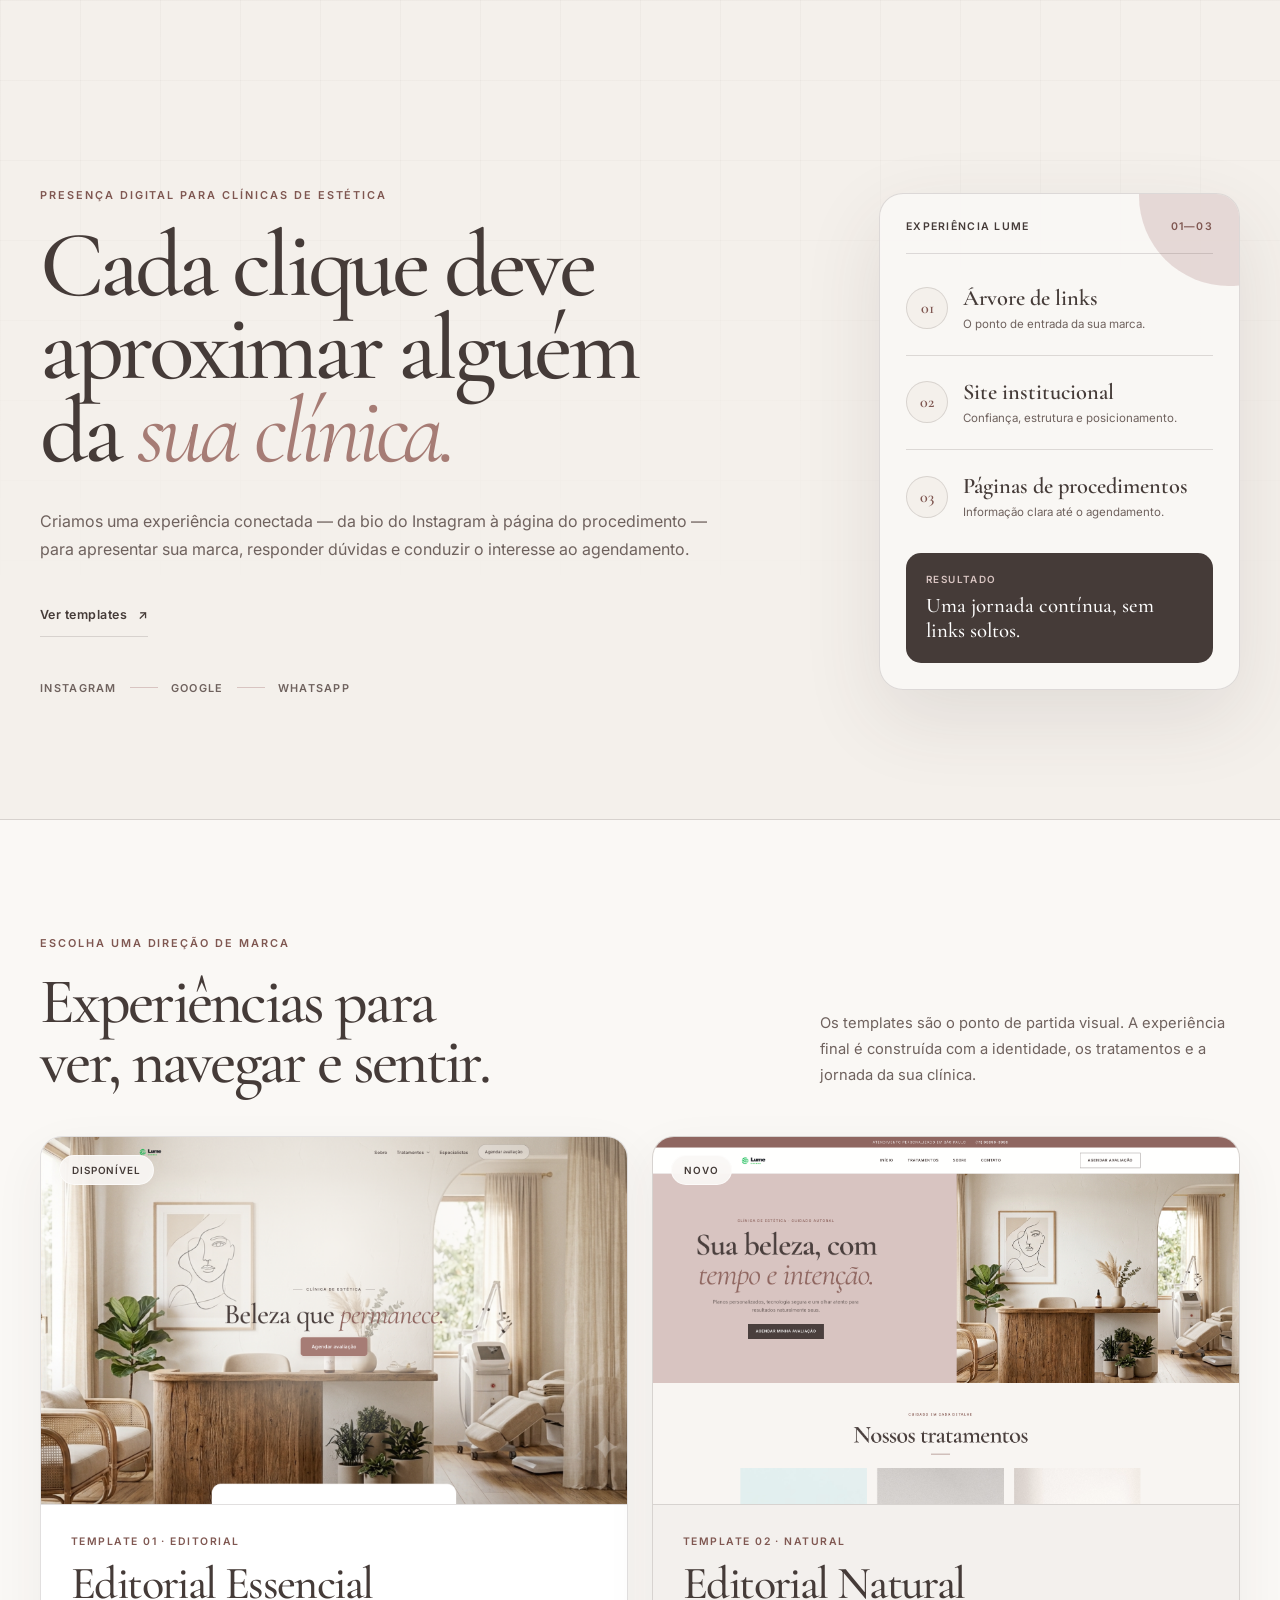
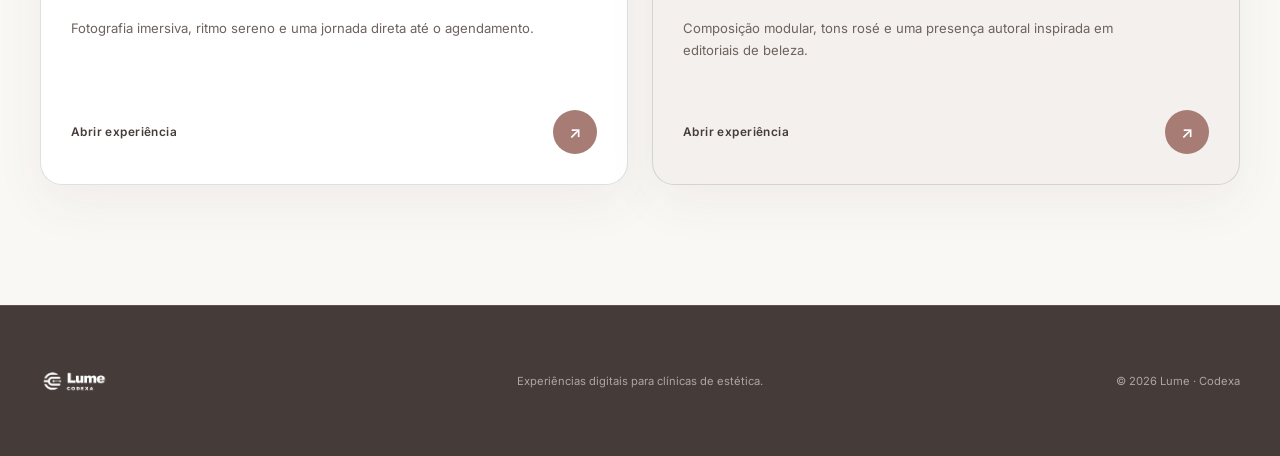
==== commit c28d3db4: "Simplify homepage to hero, template cards and footer. Reduce the landing page to its core showcase: " ====
--- a/index.html
+++ b/index.html
@@ -15,22 +15,6 @@
 <body>
     <a class="skip-link" href="#main-content">Pular para o conteúdo</a>
 
-    <header class="site-header">
-        <div class="shell header__inner">
-            <a class="brand" href="#inicio" aria-label="Lume — início">
-                <img src="images/logo-lume-mono.png" alt="Lume Codexa" width="708" height="282">
-            </a>
-
-            <nav class="header__nav" aria-label="Navegação principal">
-                <a href="#experiencia">A experiência</a>
-                <a href="#procedimentos">Procedimentos</a>
-                <a href="#templates">Templates</a>
-            </nav>
-
-            <a class="button button--small" href="https://wa.me/5548988512030?text=Ola%2C%20quero%20conhecer%20a%20experiencia%20Lume%20para%20minha%20clinica." target="_blank" rel="noopener noreferrer" aria-label="Falar com a Lume pelo WhatsApp (abre em nova aba)">Falar com a Lume <span aria-hidden="true">↗</span></a>
-        </div>
-    </header>
-
     <main id="main-content">
         <section class="sales-hero" id="inicio" aria-labelledby="hero-title">
             <div class="shell sales-hero__grid">
@@ -40,7 +24,6 @@
                     <p class="sales-hero__copy">Criamos uma experiência conectada — da bio do Instagram à página do procedimento — para apresentar sua marca, responder dúvidas e conduzir o interesse ao agendamento.</p>
 
                     <div class="sales-hero__actions">
-                        <a class="button" href="#experiencia">Conhecer a experiência <span aria-hidden="true">↓</span></a>
                         <a class="text-link" href="#templates">Ver templates <span aria-hidden="true">↗</span></a>
                     </div>
 
@@ -89,110 +72,6 @@
             </div>
         </section>
 
-        <section class="experience" id="experiencia" aria-labelledby="experience-title">
-            <div class="shell">
-                <div class="section-heading section-heading--wide">
-                    <div>
-                        <p class="eyebrow">Um sistema, não uma página isolada</p>
-                        <h2 id="experience-title">Sua presença digital trabalhando como uma <em>experiência única.</em></h2>
-                    </div>
-                    <p>Quem chega por um anúncio, pelo Instagram ou pelo Google encontra a mesma linguagem, entende o valor da clínica e sabe qual é o próximo passo.</p>
-                </div>
-
-                <div class="experience-grid">
-                    <article class="experience-card">
-                        <div class="experience-card__head">
-                            <span>01</span>
-                            <p>Entrada</p>
-                        </div>
-                        <h3>Árvore de links</h3>
-                        <p>Uma página rápida e organizada para concentrar campanhas, tratamentos, contato e agendamento sem perder a identidade da clínica.</p>
-                        <ul>
-                            <li>Bio do Instagram</li>
-                            <li>Campanhas e destaques</li>
-                            <li>Acesso direto ao WhatsApp</li>
-                        </ul>
-                    </article>
-
-                    <article class="experience-card experience-card--accent">
-                        <div class="experience-card__head">
-                            <span>02</span>
-                            <p>Autoridade</p>
-                        </div>
-                        <h3>Site institucional</h3>
-                        <p>O lugar onde sua marca ganha contexto: proposta, ambiente, especialistas, diferenciais e uma narrativa coerente com o cuidado presencial.</p>
-                        <ul>
-                            <li>Posicionamento da marca</li>
-                            <li>Equipe e estrutura</li>
-                            <li>Jornada até o agendamento</li>
-                        </ul>
-                    </article>
-
-                    <article class="experience-card">
-                        <div class="experience-card__head">
-                            <span>03</span>
-                            <p>Decisão</p>
-                        </div>
-                        <h3>Páginas de procedimentos</h3>
-                        <p>Cada tratamento ganha uma página própria para explicar, acolher dúvidas e conversar com a intenção de quem já procura por aquele procedimento.</p>
-                        <ul>
-                            <li>Conteúdo claro e específico</li>
-                            <li>Estrutura pensada para busca</li>
-                            <li>CTA contextual para contato</li>
-                        </ul>
-                    </article>
-                </div>
-
-                <div class="conversion-path" aria-label="Caminho da descoberta ao agendamento">
-                    <span>Descoberta</span>
-                    <i aria-hidden="true"></i>
-                    <span>Confiança</span>
-                    <i aria-hidden="true"></i>
-                    <span>Entendimento</span>
-                    <i aria-hidden="true"></i>
-                    <strong>Agendamento</strong>
-                </div>
-            </div>
-        </section>
-
-        <section class="procedures" id="procedimentos" aria-labelledby="procedures-title">
-            <div class="shell procedures__grid">
-                <div class="procedures__content">
-                    <p class="eyebrow">Uma tela para cada intenção</p>
-                    <h2 id="procedures-title">Seu paciente não pesquisa “clínica”. Ele pesquisa o <em>procedimento.</em></h2>
-                    <p>Por isso, os tratamentos principais ganham páginas individuais: uma conversa focada em quem quer entender como funciona, para quem é indicado e como dar o próximo passo.</p>
-                    <p class="procedures__note">Estrutura pensada para descoberta orgânica, sem promessas de posição ou ranking.</p>
-                </div>
-
-                <div class="procedure-links" aria-label="Exemplos de páginas de procedimentos">
-                    <a href="template-1/procedimentos/botox.html">
-                        <span>01</span>
-                        <div>
-                            <strong>Botox</strong>
-                            <small>Visão geral do procedimento</small>
-                        </div>
-                        <b aria-hidden="true">↗</b>
-                    </a>
-                    <a href="template-1/procedimentos/preenchimento-facial.html">
-                        <span>02</span>
-                        <div>
-                            <strong>Preenchimento facial</strong>
-                            <small>Visão geral do procedimento</small>
-                        </div>
-                        <b aria-hidden="true">↗</b>
-                    </a>
-                    <a href="template-1/procedimentos/limpeza-de-pele.html">
-                        <span>03</span>
-                        <div>
-                            <strong>Limpeza de pele</strong>
-                            <small>Visão geral do procedimento</small>
-                        </div>
-                        <b aria-hidden="true">↗</b>
-                    </a>
-                </div>
-            </div>
-        </section>
-
         <section class="templates" id="templates" aria-labelledby="templates-title">
             <div class="shell">
                 <div class="section-heading">
@@ -238,21 +117,6 @@
                         </div>
                     </a>
                 </div>
-
-                <p class="collection-note"><span>03</span> Uma nova direção visual será adicionada à coleção.</p>
-            </div>
-        </section>
-
-        <section class="final-cta" id="contato" aria-labelledby="cta-title">
-            <div class="shell final-cta__inner">
-                <div>
-                    <p class="eyebrow">Do primeiro clique ao contato</p>
-                    <h2 id="cta-title">Sua clínica já entrega cuidado. Sua presença digital precisa <em>continuar essa experiência.</em></h2>
-                </div>
-                <div class="final-cta__action">
-                    <p>Vamos entender os tratamentos, o posicionamento e o momento da sua clínica.</p>
-                    <a class="button button--light" href="https://wa.me/5548988512030?text=Ola%2C%20quero%20conhecer%20a%20experiencia%20Lume%20para%20minha%20clinica." target="_blank" rel="noopener noreferrer" aria-label="Quero falar sobre minha clínica pelo WhatsApp (abre em nova aba)">Quero falar sobre minha clínica <span aria-hidden="true">↗</span></a>
-                </div>
             </div>
         </section>
     </main>
